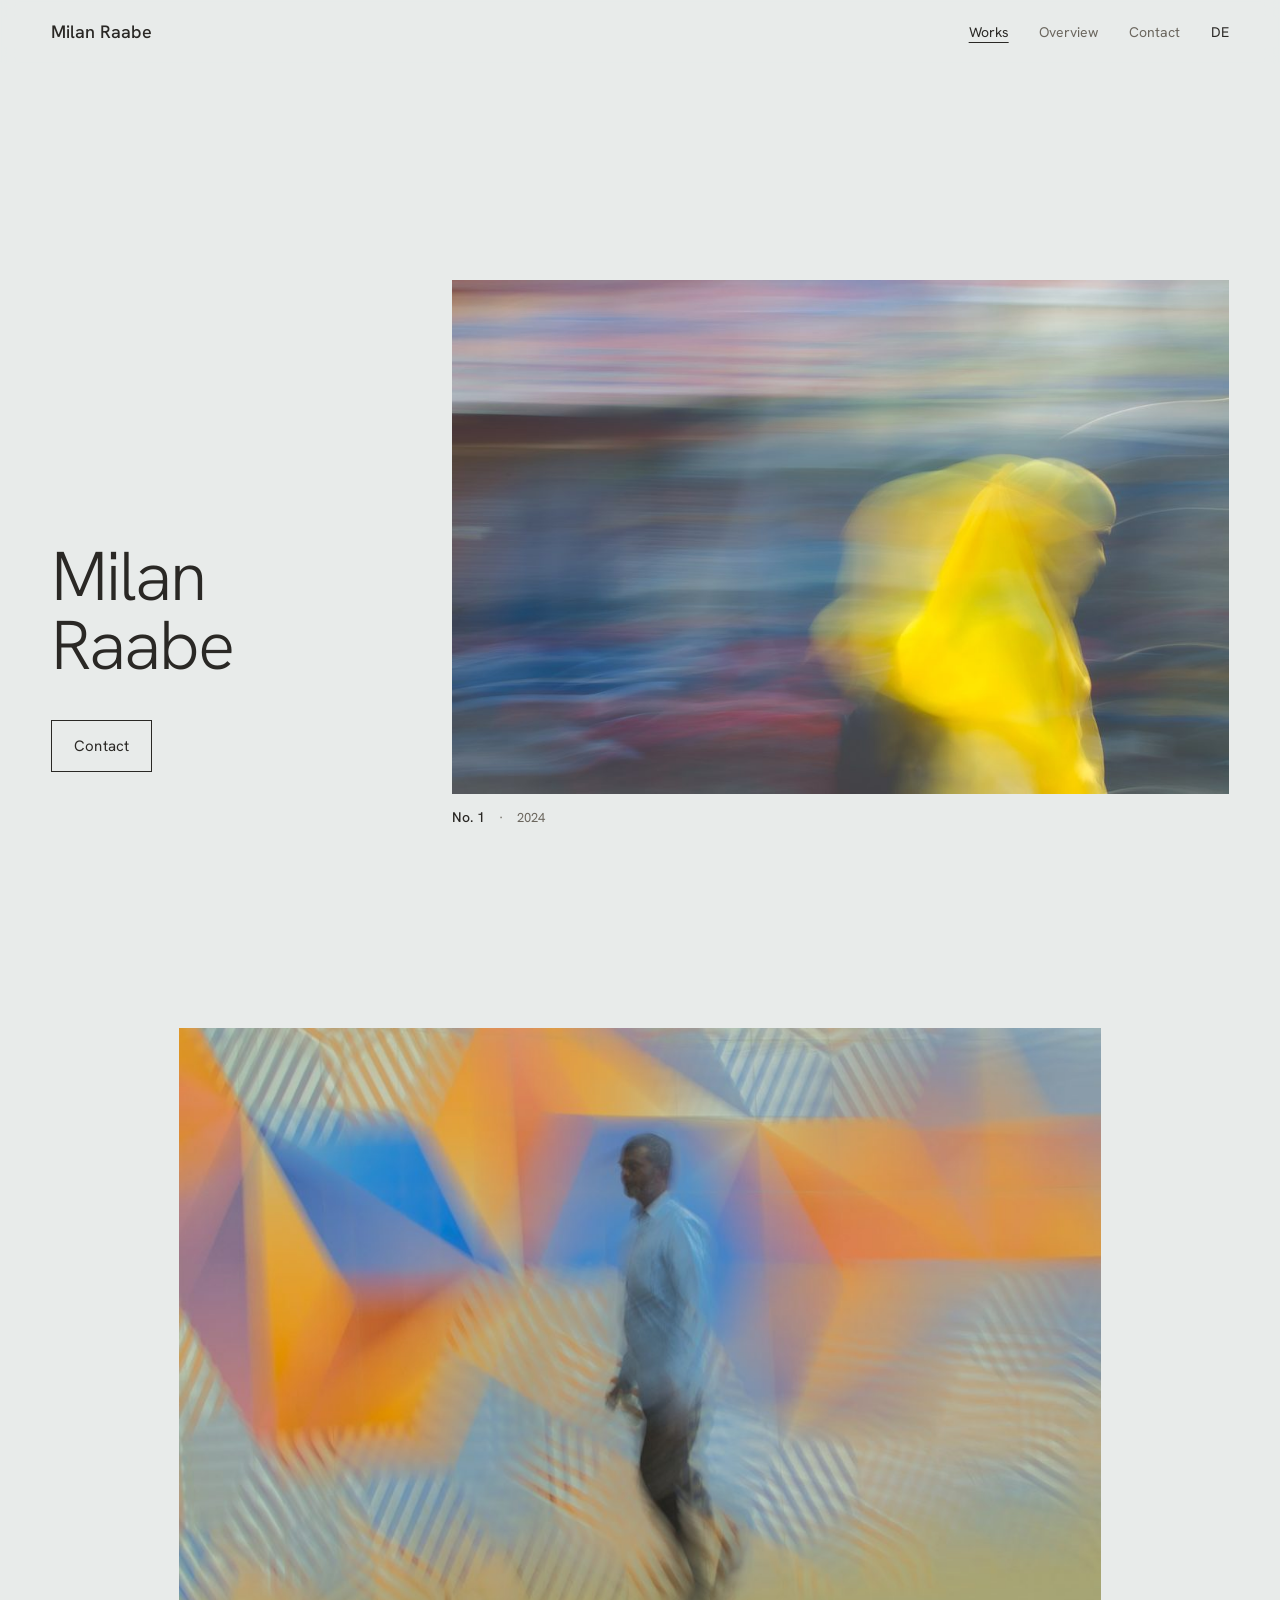
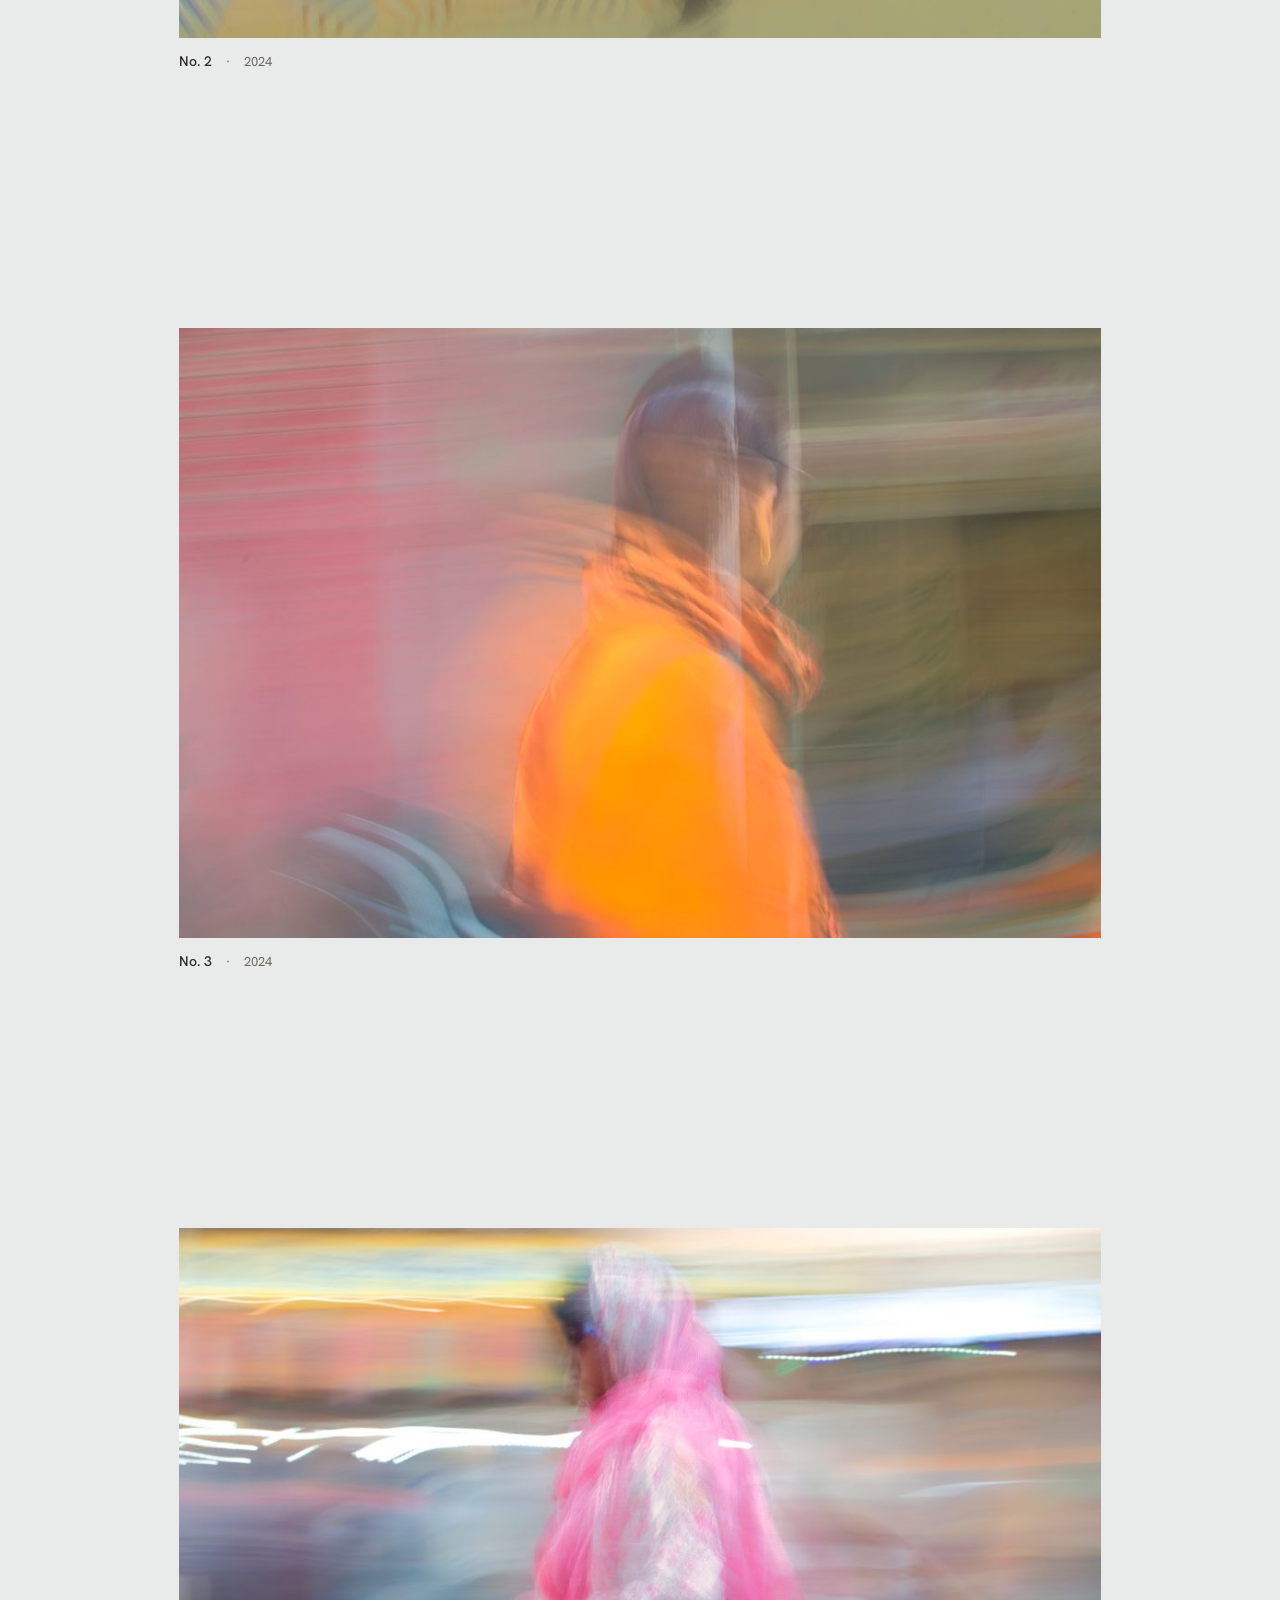
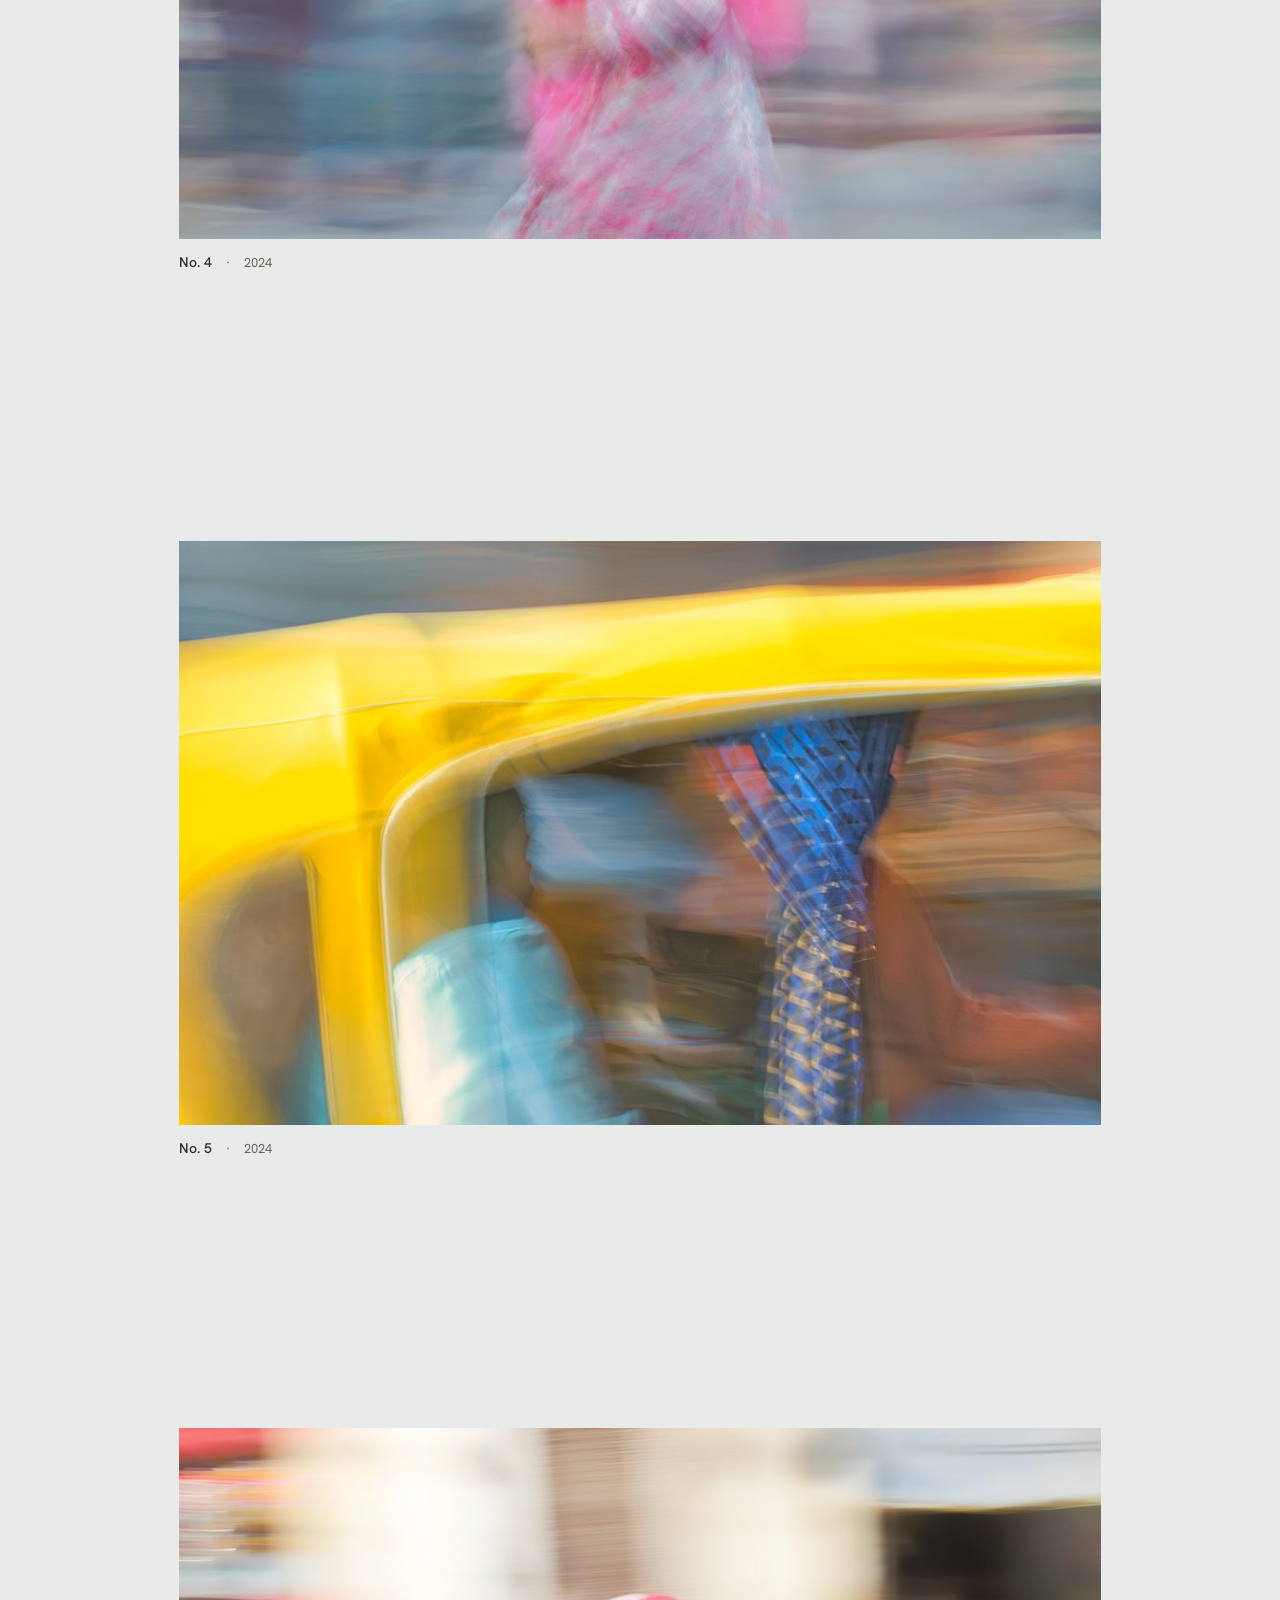
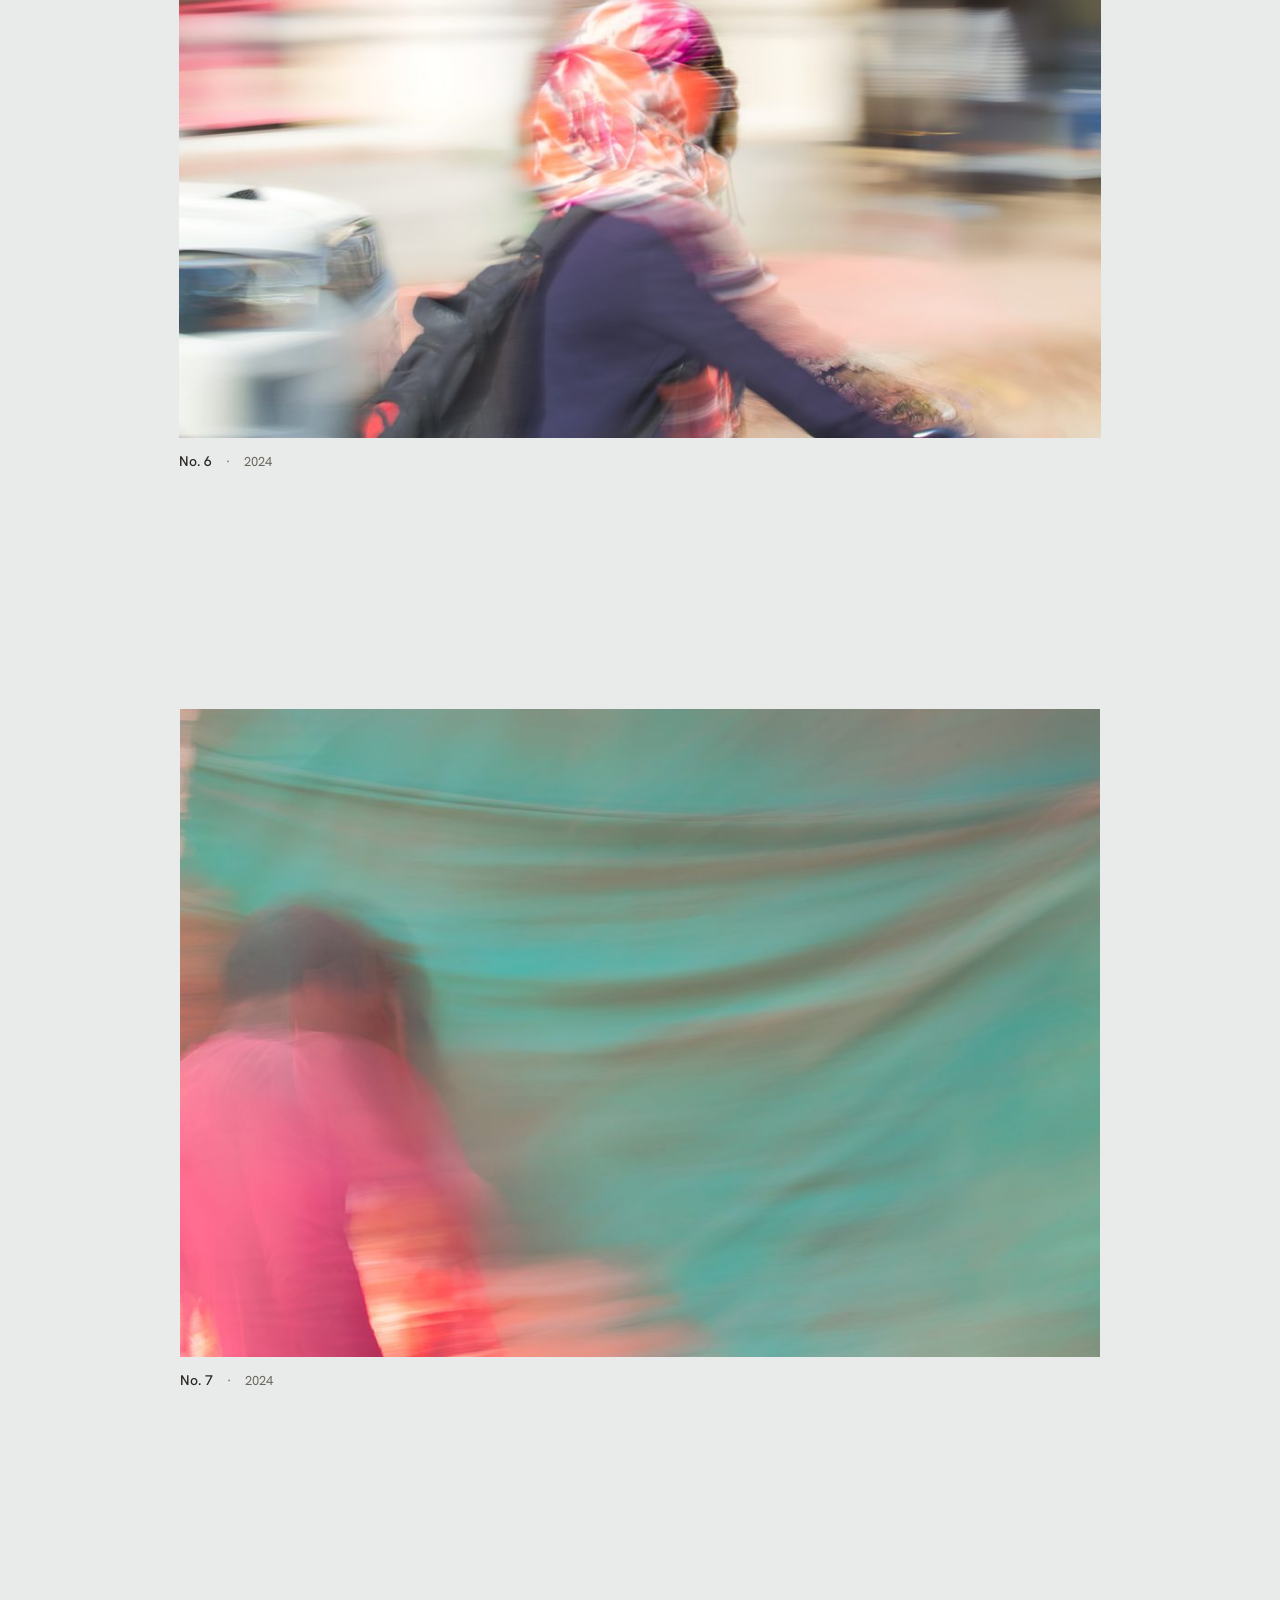
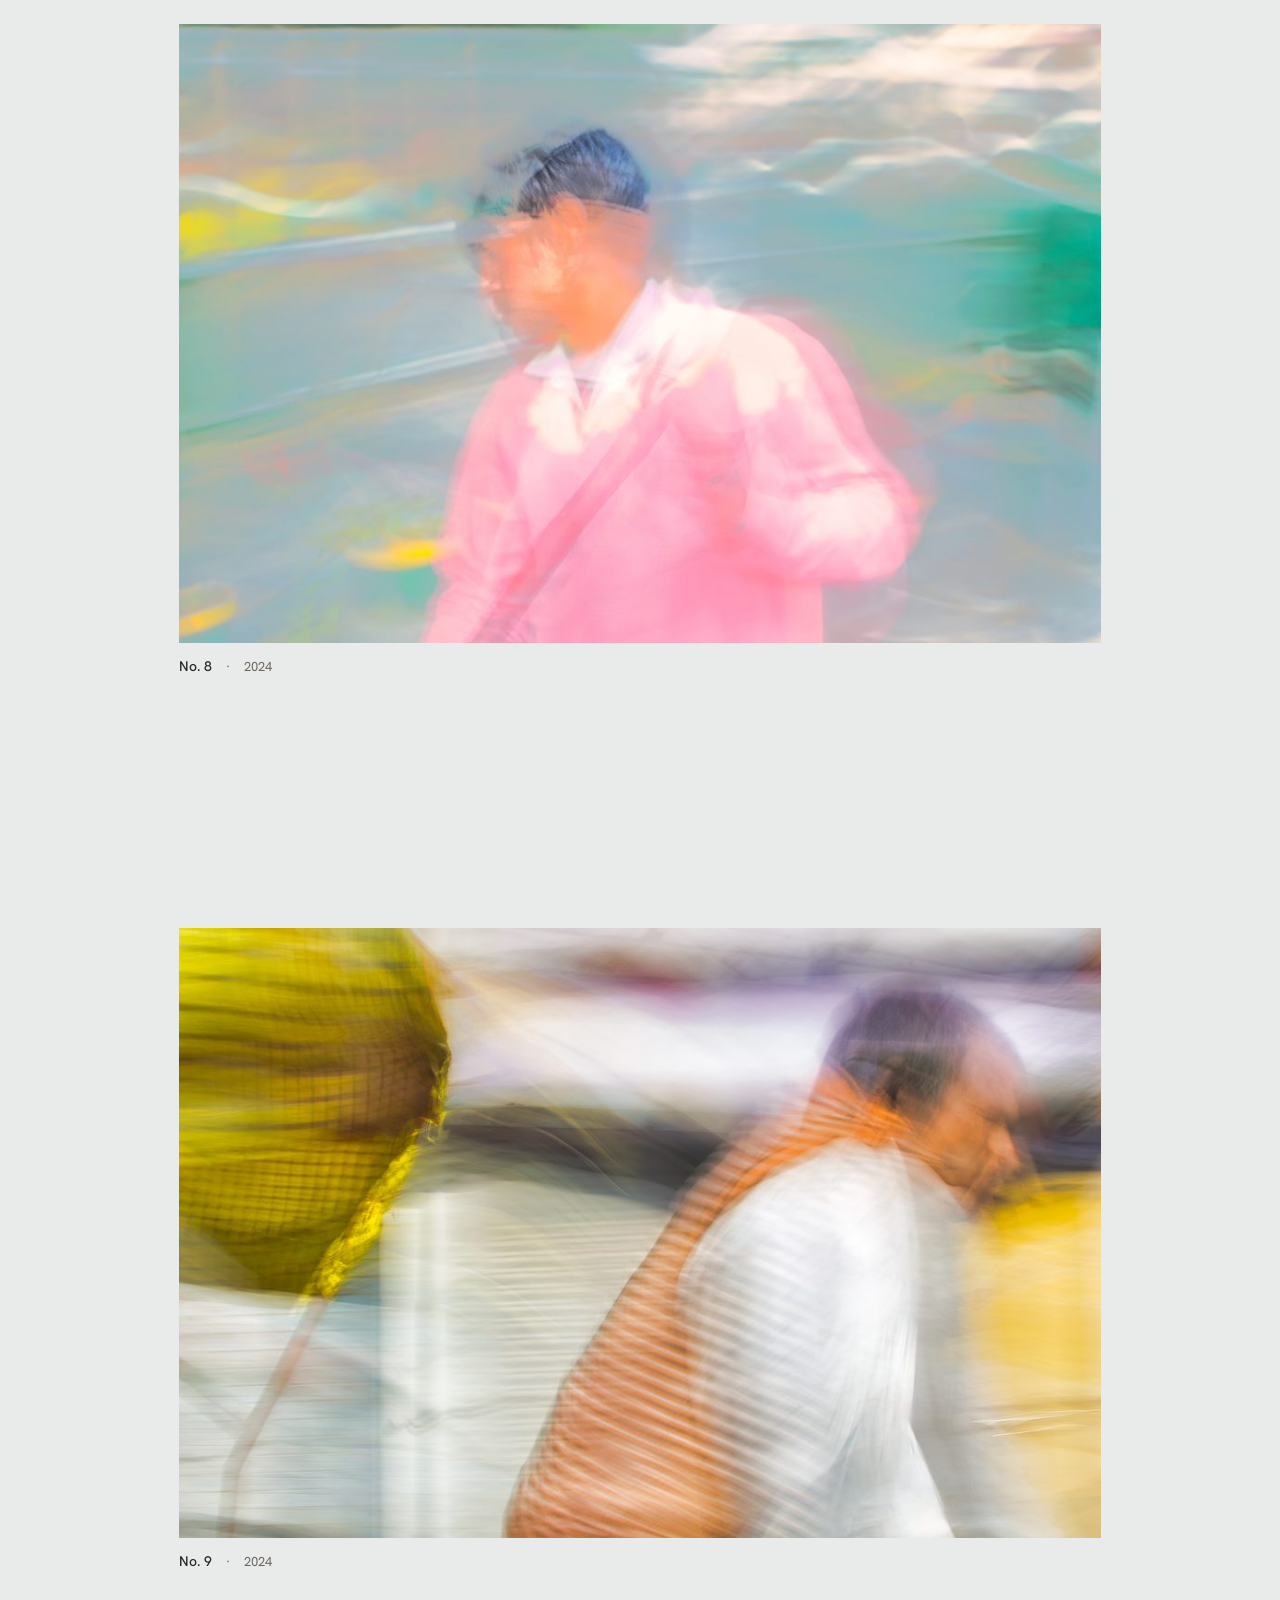
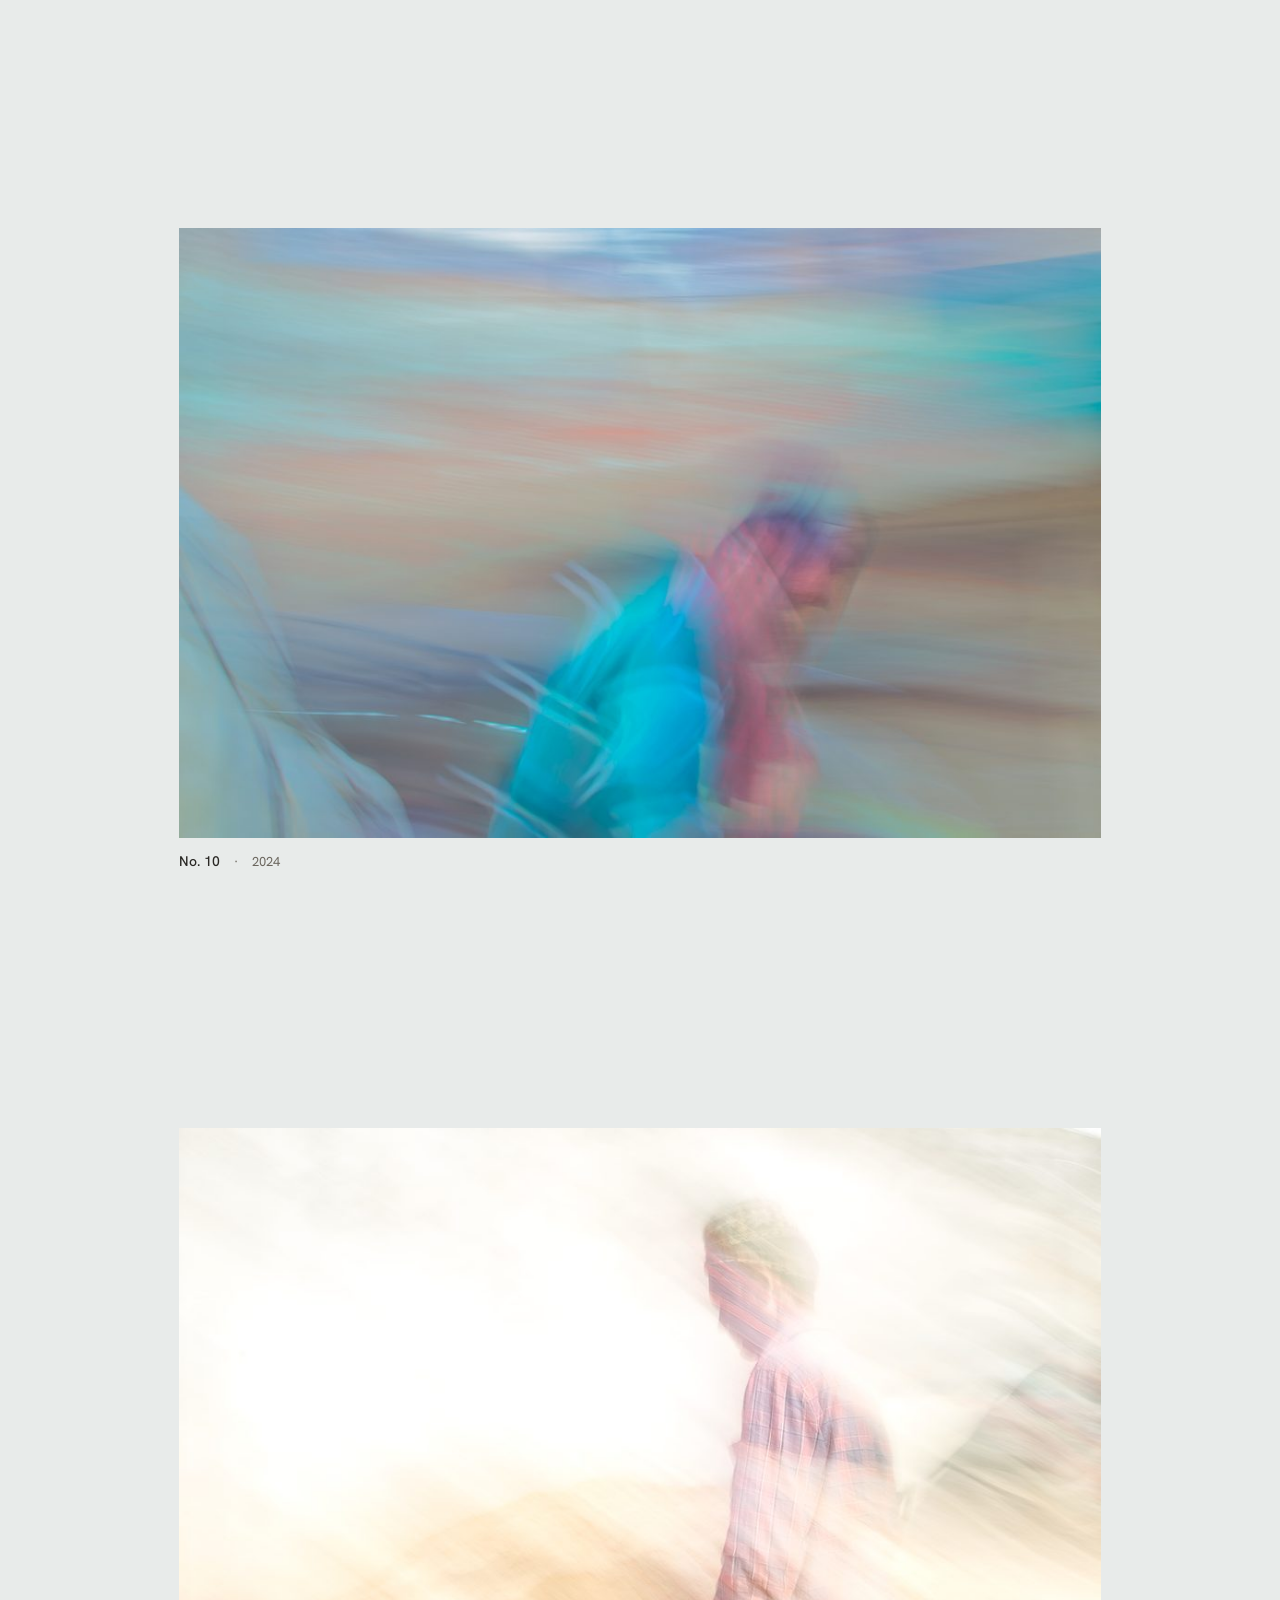
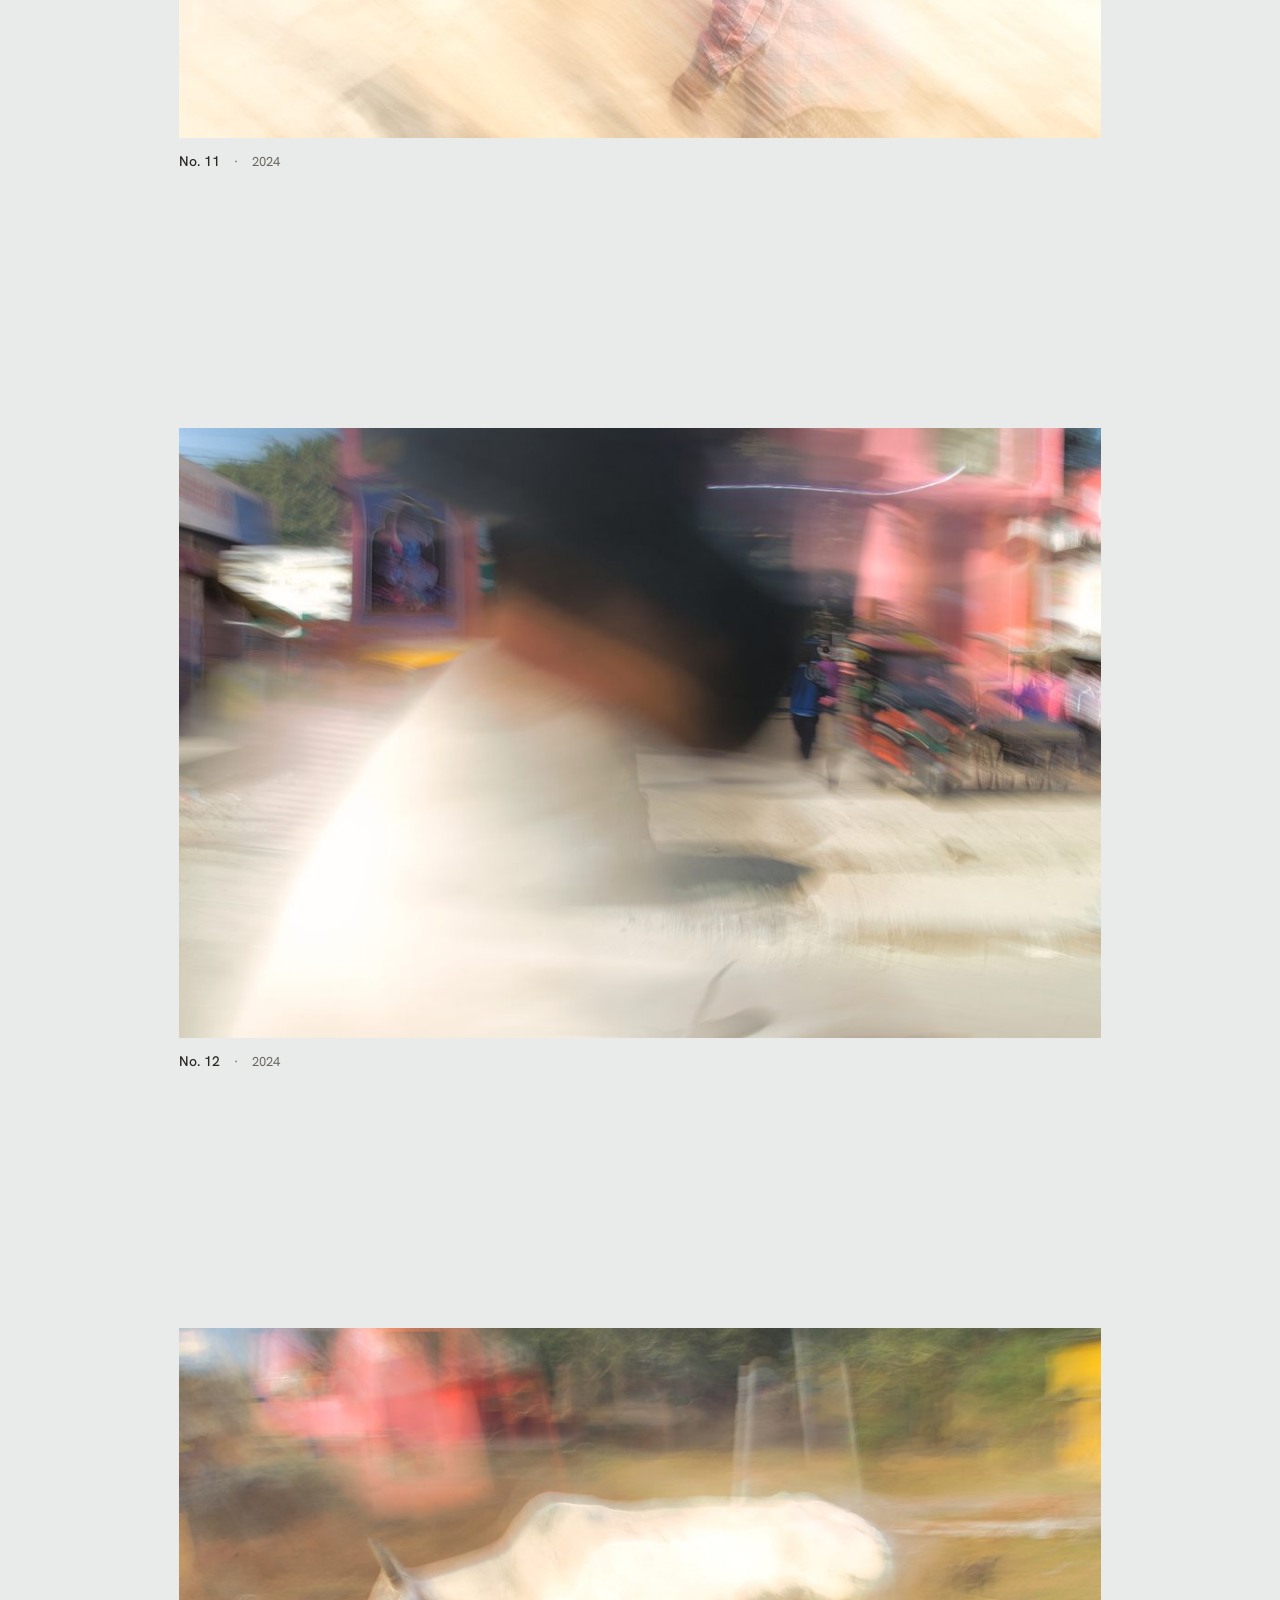
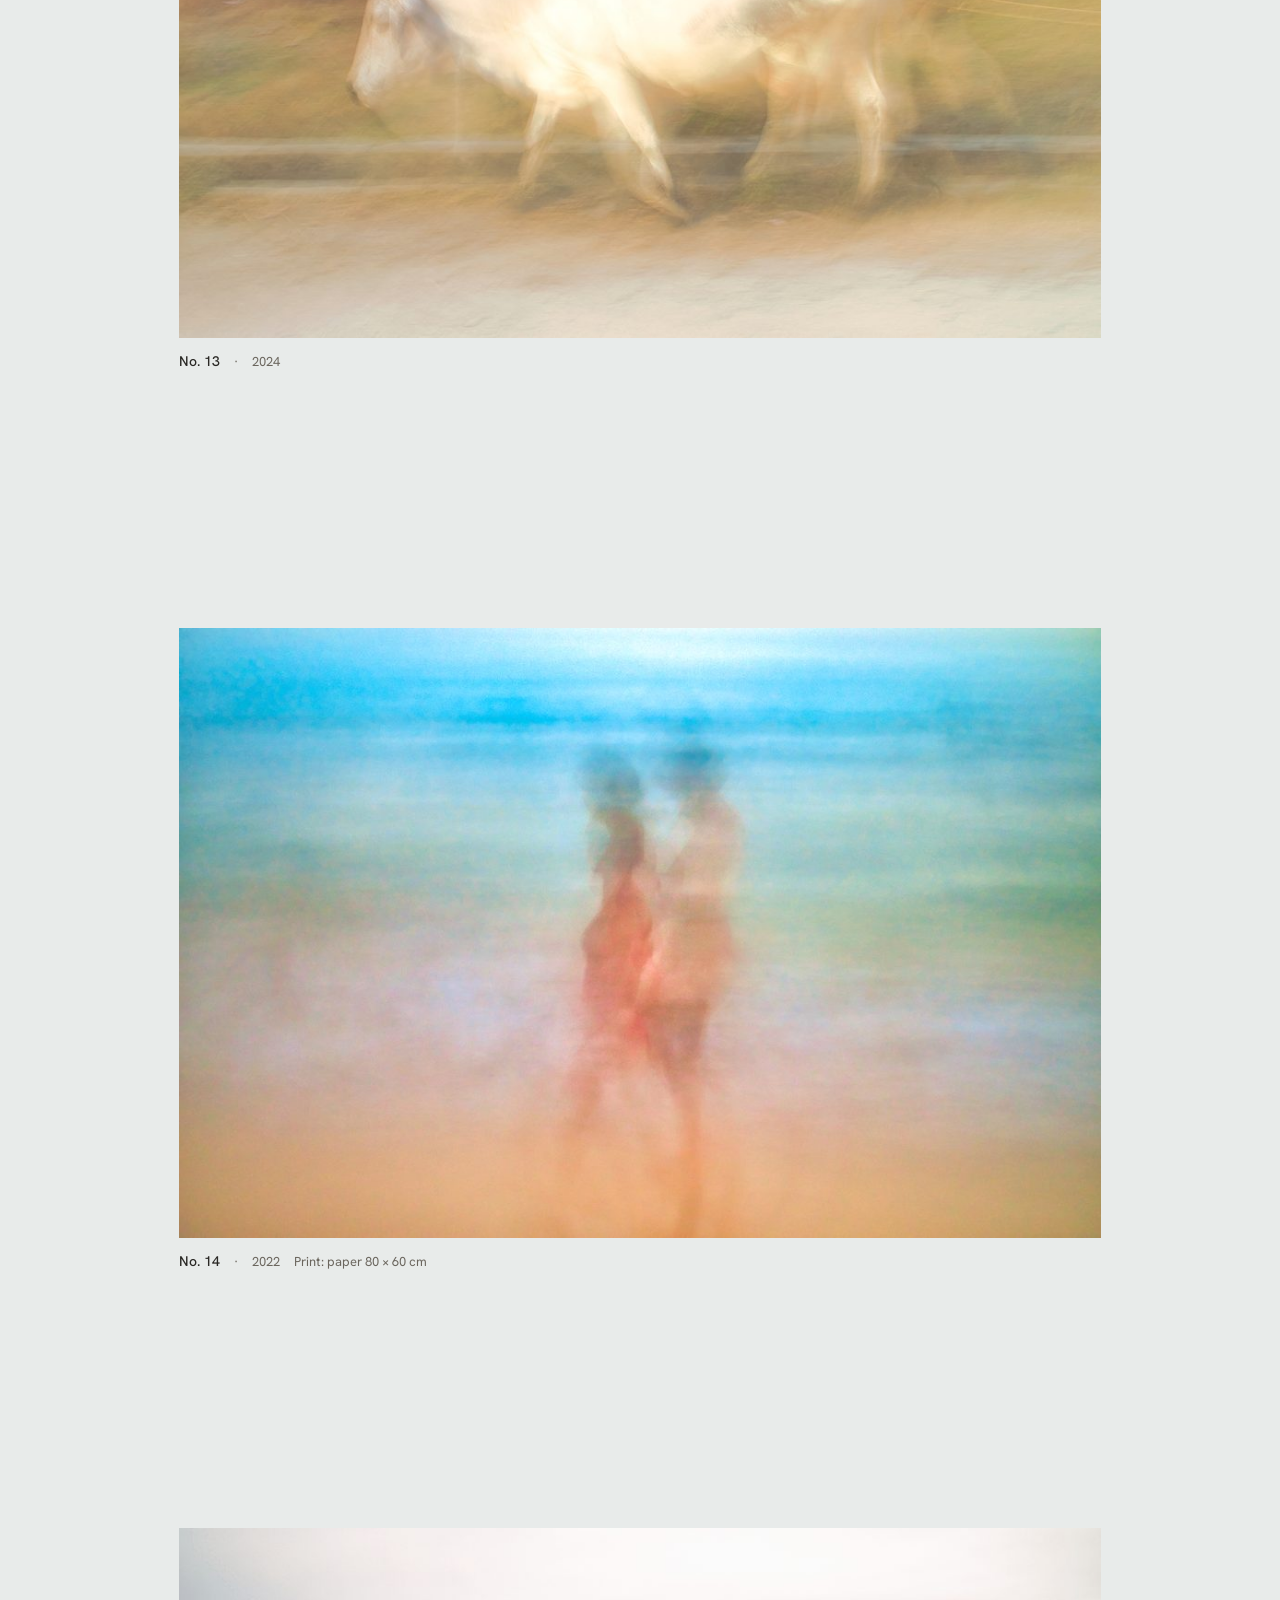
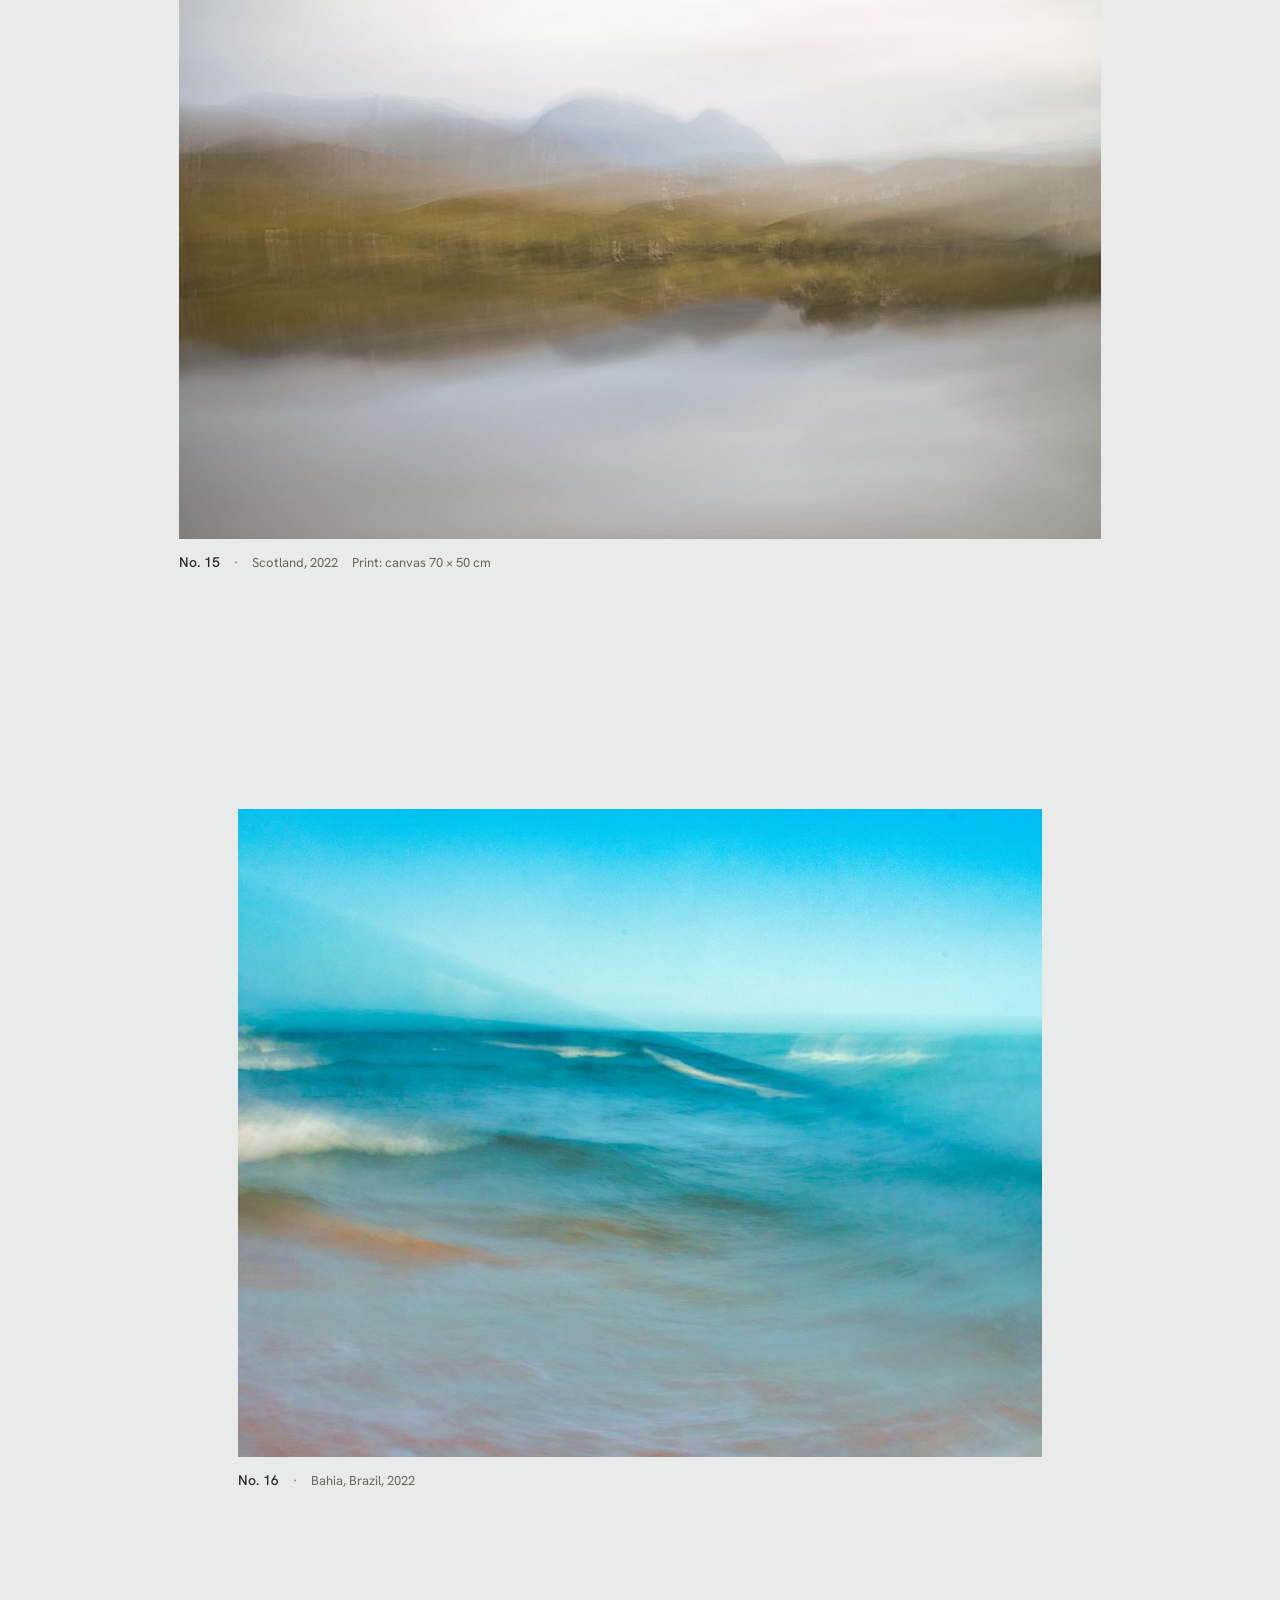
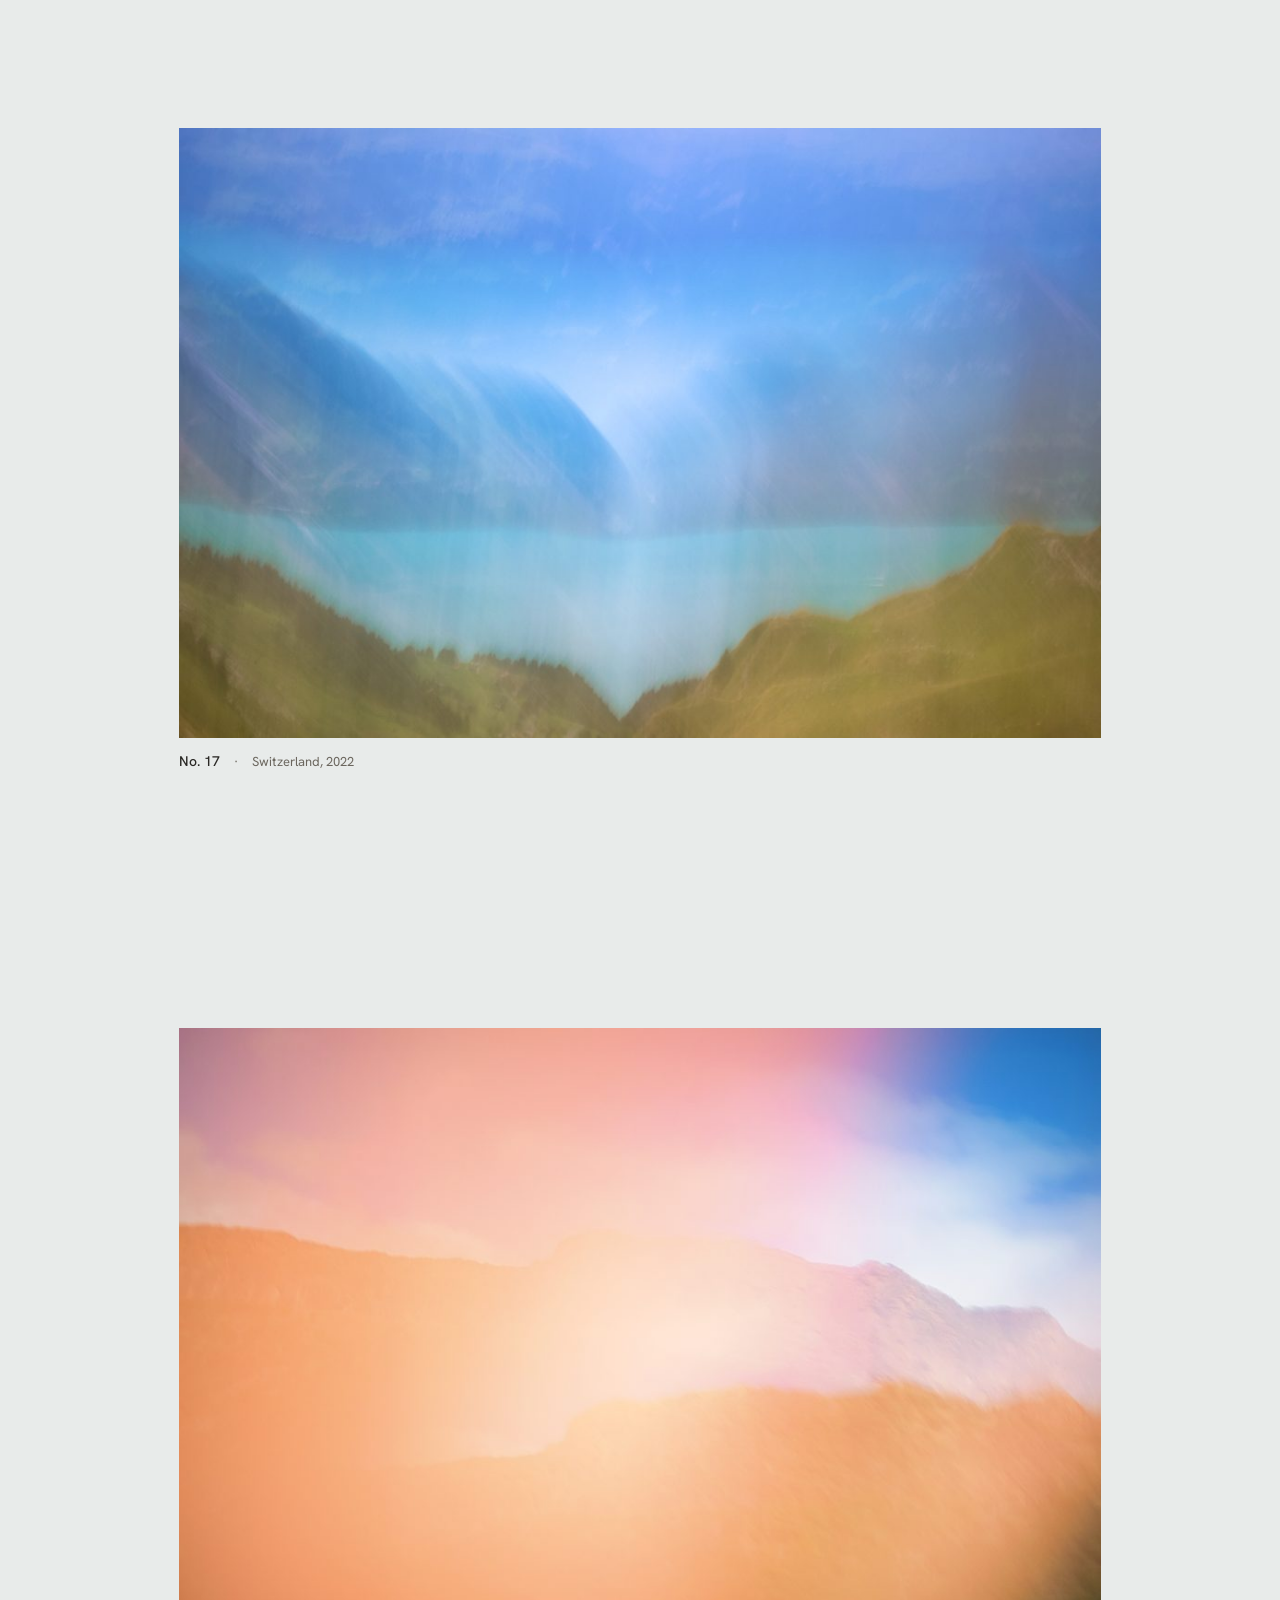
==== en/index.html @ 74ab8ef5 "Neue Reihenfolge, 8 neue Werke (36 statt 28) Neu: Unterwelt, Baum + Busch (Kreta), DSC_1311, DSC_143" ====
<!doctype html>
<html lang="en">
<head>
  <meta charset="utf-8">
  <meta name="viewport" content="width=device-width, initial-scale=1">
  <link rel="icon" href="../assets/icon-32.png?v=95fb1a4e" type="image/png" sizes="32x32">
  <link rel="apple-touch-icon" href="../assets/apple-touch-icon.png?v=d9a503a4">
  <title>Milan Raabe · Photography</title>
  <meta name="description" content="Milan Raabe – photographer from Leipzig. Images in motion.">
  <link rel="canonical" href="https://milanraabe.de/en/">
  <meta property="og:type" content="website">
  <meta property="og:site_name" content="Milan Raabe">
  <meta property="og:locale" content="en_GB">
  <meta property="og:title" content="Milan Raabe · Photography">
  <meta property="og:description" content="Photography">
  <meta property="og:url" content="https://milanraabe.de/en/">
  <meta property="og:image" content="https://milanraabe.de/bilder/vorschau.jpg?v=6bae0de2">
  <meta property="og:image:width" content="1200">
  <meta property="og:image:height" content="630">
  <meta name="twitter:card" content="summary_large_image">
  <link rel="alternate" hreflang="de" href="https://milanraabe.de/">
  <link rel="alternate" hreflang="en" href="https://milanraabe.de/en/">
  <link rel="alternate" hreflang="x-default" href="https://milanraabe.de/">
  <script type="application/ld+json">{"@context": "https://schema.org", "@type": "Person", "name": "Milan Raabe", "jobTitle": "Fotograf", "url": "https://milanraabe.de/", "address": {"@type": "PostalAddress", "addressLocality": "Leipzig", "addressCountry": "DE"}, "sameAs": ["https://www.instagram.com/milan_glatzer/"]}</script>
  <link rel="preload" href="../assets/fonts/hanken-grotesk-latin-300-normal.woff2" as="font" type="font/woff2" crossorigin>
  <link rel="stylesheet" href="../assets/stil.css?v=da9476ae">
</head>
<body>
  <a class="sprung" href="#werke">Skip to works</a>
  <header class="kopf">
    <a class="kopf-name" href="#start">Milan Raabe</a>
    <nav aria-label="Main navigation">
      <a class="nav-werke" href="#werke" aria-current="page">Works</a>
      <a class="nav-uebersicht" href="overview.html">Overview</a>
      <a class="nav-kontakt" href="#kontakt">Contact</a>
      <a class="sprache" href="../" lang="de" hreflang="de" title="Deutsche Version">DE</a>
    </nav>
  </header>
  <main>

  <section class="start" id="start">
    <div class="start-text">
      <h1>Milan Raabe</h1>
      <a class="knopf" href="#kontakt">Contact</a>
    </div>
    <figure class="start-bild" style="--ar:1.5106">
      <img src="../bilder/werk-01-1600.jpg?v=8932e3a2" srcset="../bilder/werk-01-1000.jpg?v=8932e3a2 1000w, ../bilder/werk-01-1600.jpg?v=8932e3a2 1600w, ../bilder/werk-01-2400.jpg?v=8932e3a2 2400w" sizes="(min-width: 900px) 64vw, 100vw" width="1600" height="1059" alt="Photograph No. 1, 2024" loading="eager" decoding="async" fetchpriority="high">
      <figcaption><span class="bu-nr">No. 1</span><span class="bu-meta">2024</span></figcaption>
    </figure>
  </section>
  <section class="werke" id="werke" aria-label="Works">
    
    <figure class="werk werk--mitte" id="werk-2" style="--ar:1.5106">
      <img src="../bilder/werk-02-1600.jpg?v=62897602" srcset="../bilder/werk-02-1000.jpg?v=62897602 1000w, ../bilder/werk-02-1600.jpg?v=62897602 1600w, ../bilder/werk-02-2400.jpg?v=62897602 2400w" sizes="(min-width: 900px) 70vw, 100vw" width="1600" height="1059" alt="Photograph No. 2, 2024" loading="lazy" decoding="async">
      <figcaption><span class="bu-nr">No. 2</span><span class="bu-meta">2024</span></figcaption>
    </figure>
    <figure class="werk werk--mitte" id="werk-3" style="--ar:1.5106">
      <img src="../bilder/werk-03-1600.jpg?v=a82a48ee" srcset="../bilder/werk-03-1000.jpg?v=a82a48ee 1000w, ../bilder/werk-03-1600.jpg?v=a82a48ee 1600w, ../bilder/werk-03-2400.jpg?v=a82a48ee 2400w" sizes="(min-width: 900px) 70vw, 100vw" width="1600" height="1059" alt="Photograph No. 3, 2024" loading="lazy" decoding="async">
      <figcaption><span class="bu-nr">No. 3</span><span class="bu-meta">2024</span></figcaption>
    </figure>
    <figure class="werk werk--mitte" id="werk-4" style="--ar:1.5083">
      <img src="../bilder/werk-04-1600.jpg?v=bfdd6270" srcset="../bilder/werk-04-1000.jpg?v=bfdd6270 1000w, ../bilder/werk-04-1600.jpg?v=bfdd6270 1600w, ../bilder/werk-04-2400.jpg?v=bfdd6270 2400w" sizes="(min-width: 900px) 70vw, 100vw" width="1600" height="1061" alt="Photograph No. 4, 2024" loading="lazy" decoding="async">
      <figcaption><span class="bu-nr">No. 4</span><span class="bu-meta">2024</span></figcaption>
    </figure>
    <figure class="werk werk--mitte" id="werk-5" style="--ar:1.5773">
      <img src="../bilder/werk-05-1600.jpg?v=be8df374" srcset="../bilder/werk-05-1000.jpg?v=be8df374 1000w, ../bilder/werk-05-1600.jpg?v=be8df374 1600w, ../bilder/werk-05-2400.jpg?v=be8df374 2400w" sizes="(min-width: 900px) 70vw, 100vw" width="1600" height="1014" alt="Photograph No. 5, 2024" loading="lazy" decoding="async">
      <figcaption><span class="bu-nr">No. 5</span><span class="bu-meta">2024</span></figcaption>
    </figure>
    <figure class="werk werk--mitte" id="werk-6" style="--ar:1.5106">
      <img src="../bilder/werk-06-1600.jpg?v=18d64680" srcset="../bilder/werk-06-1000.jpg?v=18d64680 1000w, ../bilder/werk-06-1600.jpg?v=18d64680 1600w, ../bilder/werk-06-2400.jpg?v=18d64680 2400w" sizes="(min-width: 900px) 70vw, 100vw" width="1600" height="1059" alt="Photograph No. 6, 2024" loading="lazy" decoding="async">
      <figcaption><span class="bu-nr">No. 6</span><span class="bu-meta">2024</span></figcaption>
    </figure>
    <figure class="werk werk--mitte" id="werk-7" style="--ar:1.4184">
      <img src="../bilder/werk-07-1600.jpg?v=e518cc33" srcset="../bilder/werk-07-1000.jpg?v=e518cc33 1000w, ../bilder/werk-07-1600.jpg?v=e518cc33 1600w, ../bilder/werk-07-2400.jpg?v=e518cc33 2400w" sizes="(min-width: 900px) 70vw, 100vw" width="1600" height="1128" alt="Photograph No. 7, 2024" loading="lazy" decoding="async">
      <figcaption><span class="bu-nr">No. 7</span><span class="bu-meta">2024</span></figcaption>
    </figure>
    <figure class="werk werk--mitte" id="werk-8" style="--ar:1.4881">
      <img src="../bilder/werk-08-1600.jpg?v=3fc90657" srcset="../bilder/werk-08-1000.jpg?v=3fc90657 1000w, ../bilder/werk-08-1600.jpg?v=3fc90657 1600w, ../bilder/werk-08-2400.jpg?v=3fc90657 2400w" sizes="(min-width: 900px) 70vw, 100vw" width="1600" height="1075" alt="Photograph No. 8, 2024" loading="lazy" decoding="async">
      <figcaption><span class="bu-nr">No. 8</span><span class="bu-meta">2024</span></figcaption>
    </figure>
    <figure class="werk werk--mitte" id="werk-9" style="--ar:1.5106">
      <img src="../bilder/werk-09-1600.jpg?v=8a07270a" srcset="../bilder/werk-09-1000.jpg?v=8a07270a 1000w, ../bilder/werk-09-1600.jpg?v=8a07270a 1600w, ../bilder/werk-09-2400.jpg?v=8a07270a 2400w" sizes="(min-width: 900px) 70vw, 100vw" width="1600" height="1059" alt="Photograph No. 9, 2024" loading="lazy" decoding="async">
      <figcaption><span class="bu-nr">No. 9</span><span class="bu-meta">2024</span></figcaption>
    </figure>
    <figure class="werk werk--mitte" id="werk-10" style="--ar:1.5106">
      <img src="../bilder/werk-10-1600.jpg?v=8da341ce" srcset="../bilder/werk-10-1000.jpg?v=8da341ce 1000w, ../bilder/werk-10-1600.jpg?v=8da341ce 1600w, ../bilder/werk-10-2400.jpg?v=8da341ce 2400w" sizes="(min-width: 900px) 70vw, 100vw" width="1600" height="1059" alt="Photograph No. 10, 2024" loading="lazy" decoding="async">
      <figcaption><span class="bu-nr">No. 10</span><span class="bu-meta">2024</span></figcaption>
    </figure>
    <figure class="werk werk--mitte" id="werk-11" style="--ar:1.5106">
      <img src="../bilder/werk-11-1600.jpg?v=5d80c003" srcset="../bilder/werk-11-1000.jpg?v=5d80c003 1000w, ../bilder/werk-11-1600.jpg?v=5d80c003 1600w, ../bilder/werk-11-2400.jpg?v=5d80c003 2400w" sizes="(min-width: 900px) 70vw, 100vw" width="1600" height="1059" alt="Photograph No. 11, 2024" loading="lazy" decoding="async">
      <figcaption><span class="bu-nr">No. 11</span><span class="bu-meta">2024</span></figcaption>
    </figure>
    <figure class="werk werk--mitte" id="werk-12" style="--ar:1.5106">
      <img src="../bilder/werk-12-1600.jpg?v=40446393" srcset="../bilder/werk-12-1000.jpg?v=40446393 1000w, ../bilder/werk-12-1600.jpg?v=40446393 1600w, ../bilder/werk-12-2400.jpg?v=40446393 2400w" sizes="(min-width: 900px) 70vw, 100vw" width="1600" height="1059" alt="Photograph No. 12, 2024" loading="lazy" decoding="async">
      <figcaption><span class="bu-nr">No. 12</span><span class="bu-meta">2024</span></figcaption>
    </figure>
    <figure class="werk werk--mitte" id="werk-13" style="--ar:1.5106">
      <img src="../bilder/werk-13-1600.jpg?v=afa7ebff" srcset="../bilder/werk-13-1000.jpg?v=afa7ebff 1000w, ../bilder/werk-13-1600.jpg?v=afa7ebff 1600w, ../bilder/werk-13-2400.jpg?v=afa7ebff 2400w" sizes="(min-width: 900px) 70vw, 100vw" width="1600" height="1059" alt="Photograph No. 13, 2024" loading="lazy" decoding="async">
      <figcaption><span class="bu-nr">No. 13</span><span class="bu-meta">2024</span></figcaption>
    </figure>
    <figure class="werk werk--mitte" id="werk-14" style="--ar:1.5106">
      <img src="../bilder/werk-14-1600.jpg?v=2a72c47a" srcset="../bilder/werk-14-1000.jpg?v=2a72c47a 1000w, ../bilder/werk-14-1600.jpg?v=2a72c47a 1600w, ../bilder/werk-14-2400.jpg?v=2a72c47a 2400w" sizes="(min-width: 900px) 70vw, 100vw" width="1600" height="1059" alt="Photograph No. 14, 2022" loading="lazy" decoding="async">
      <figcaption><span class="bu-nr">No. 14</span><span class="bu-meta">2022</span><span class="bu-meta">Print: paper 80 × 60 cm</span></figcaption>
    </figure>
    <figure class="werk werk--mitte" id="werk-15" style="--ar:1.5083">
      <img src="../bilder/werk-15-1600.jpg?v=c31e1276" srcset="../bilder/werk-15-1000.jpg?v=c31e1276 1000w, ../bilder/werk-15-1600.jpg?v=c31e1276 1600w, ../bilder/werk-15-2400.jpg?v=c31e1276 2400w" sizes="(min-width: 900px) 70vw, 100vw" width="1600" height="1061" alt="Photograph No. 15, Scotland, 2022" loading="lazy" decoding="async">
      <figcaption><span class="bu-nr">No. 15</span><span class="bu-meta">Scotland, 2022</span><span class="bu-meta">Print: canvas 70 × 50 cm</span></figcaption>
    </figure>
    <figure class="werk werk--mitte" id="werk-16" style="--ar:1.2407">
      <img src="../bilder/werk-16-1600.jpg?v=5716b65f" srcset="../bilder/werk-16-1000.jpg?v=5716b65f 1000w, ../bilder/werk-16-1600.jpg?v=5716b65f 1600w, ../bilder/werk-16-2400.jpg?v=5716b65f 2400w" sizes="(min-width: 900px) 70vw, 100vw" width="1600" height="1290" alt="Photograph No. 16, Bahia, Brazil, 2022" loading="lazy" decoding="async">
      <figcaption><span class="bu-nr">No. 16</span><span class="bu-meta">Bahia, Brazil, 2022</span></figcaption>
    </figure>
    <figure class="werk werk--mitte" id="werk-17" style="--ar:1.5106">
      <img src="../bilder/werk-17-1600.jpg?v=e291123b" srcset="../bilder/werk-17-1000.jpg?v=e291123b 1000w, ../bilder/werk-17-1600.jpg?v=e291123b 1600w, ../bilder/werk-17-2400.jpg?v=e291123b 2400w" sizes="(min-width: 900px) 70vw, 100vw" width="1600" height="1059" alt="Photograph No. 17, Switzerland, 2022" loading="lazy" decoding="async">
      <figcaption><span class="bu-nr">No. 17</span><span class="bu-meta">Switzerland, 2022</span></figcaption>
    </figure>
    <figure class="werk werk--mitte" id="werk-18" style="--ar:1.5106">
      <img src="../bilder/werk-18-1600.jpg?v=93564bbb" srcset="../bilder/werk-18-1000.jpg?v=93564bbb 1000w, ../bilder/werk-18-1600.jpg?v=93564bbb 1600w, ../bilder/werk-18-2400.jpg?v=93564bbb 2400w" sizes="(min-width: 900px) 70vw, 100vw" width="1600" height="1059" alt="Photograph No. 18, Edinburgh, 2022" loading="lazy" decoding="async">
      <figcaption><span class="bu-nr">No. 18</span><span class="bu-meta">Edinburgh, 2022</span></figcaption>
    </figure>
    <figure class="werk werk--mitte" id="werk-19" style="--ar:1.5106">
      <img src="../bilder/werk-19-1600.jpg?v=ad50a526" srcset="../bilder/werk-19-1000.jpg?v=ad50a526 1000w, ../bilder/werk-19-1600.jpg?v=ad50a526 1600w, ../bilder/werk-19-2400.jpg?v=ad50a526 2400w" sizes="(min-width: 900px) 70vw, 100vw" width="1600" height="1059" alt="Photograph No. 19, Scotland, 2022" loading="lazy" decoding="async">
      <figcaption><span class="bu-nr">No. 19</span><span class="bu-meta">Scotland, 2022</span><span class="bu-meta">Print: paper 50 × 40 cm</span></figcaption>
    </figure>
    <figure class="werk werk--mitte" id="werk-20" style="--ar:1.4085">
      <img src="../bilder/werk-20-1600.jpg?v=0132d1e9" srcset="../bilder/werk-20-1000.jpg?v=0132d1e9 1000w, ../bilder/werk-20-1600.jpg?v=0132d1e9 1600w, ../bilder/werk-20-2400.jpg?v=0132d1e9 2400w" sizes="(min-width: 900px) 70vw, 100vw" width="1600" height="1136" alt="Photograph No. 20, Crete, 2025" loading="lazy" decoding="async">
      <figcaption><span class="bu-nr">No. 20</span><span class="bu-meta">Crete, 2025</span></figcaption>
    </figure>
    <figure class="werk werk--mitte" id="werk-21" style="--ar:1.4265">
      <img src="../bilder/werk-21-1600.jpg?v=24803ae1" srcset="../bilder/werk-21-1000.jpg?v=24803ae1 1000w, ../bilder/werk-21-1600.jpg?v=24803ae1 1600w, ../bilder/werk-21-2400.jpg?v=24803ae1 2400w" sizes="(min-width: 900px) 70vw, 100vw" width="1600" height="1122" alt="Photograph No. 21, Crete, 2025" loading="lazy" decoding="async">
      <figcaption><span class="bu-nr">No. 21</span><span class="bu-meta">Crete, 2025</span></figcaption>
    </figure>
    <figure class="werk werk--mitte" id="werk-22" style="--ar:1.5106">
      <img src="../bilder/werk-22-1600.jpg?v=22597dfd" srcset="../bilder/werk-22-1000.jpg?v=22597dfd 1000w, ../bilder/werk-22-1600.jpg?v=22597dfd 1600w, ../bilder/werk-22-2400.jpg?v=22597dfd 2400w" sizes="(min-width: 900px) 70vw, 100vw" width="1600" height="1059" alt="Photograph No. 22, Scotland, 2022" loading="lazy" decoding="async">
      <figcaption><span class="bu-nr">No. 22</span><span class="bu-meta">Scotland, 2022</span></figcaption>
    </figure>
    <figure class="werk werk--mitte" id="werk-23" style="--ar:1.5221">
      <img src="../bilder/werk-23-1600.jpg?v=9ab4393f" srcset="../bilder/werk-23-1000.jpg?v=9ab4393f 1000w, ../bilder/werk-23-1600.jpg?v=9ab4393f 1600w, ../bilder/werk-23-2400.jpg?v=9ab4393f 2400w" sizes="(min-width: 900px) 70vw, 100vw" width="1600" height="1051" alt="Photograph No. 23, 2019" loading="lazy" decoding="async">
      <figcaption><span class="bu-nr">No. 23</span><span class="bu-meta">2019</span></figcaption>
    </figure>
    <figure class="werk werk--mitte" id="werk-24" style="--ar:1.5106">
      <img src="../bilder/werk-24-1600.jpg?v=0d27d765" srcset="../bilder/werk-24-1000.jpg?v=0d27d765 1000w, ../bilder/werk-24-1600.jpg?v=0d27d765 1600w, ../bilder/werk-24-2400.jpg?v=0d27d765 2400w" sizes="(min-width: 900px) 70vw, 100vw" width="1600" height="1059" alt="Photograph No. 24, 2024" loading="lazy" decoding="async">
      <figcaption><span class="bu-nr">No. 24</span><span class="bu-meta">2024</span><span class="bu-meta">Print: canvas 70.5 × 50.5 cm</span></figcaption>
    </figure>
    <figure class="werk werk--mitte" id="werk-25" style="--ar:1.2500">
      <img src="../bilder/werk-25-1600.jpg?v=0e9ec01f" srcset="../bilder/werk-25-1000.jpg?v=0e9ec01f 1000w, ../bilder/werk-25-1600.jpg?v=0e9ec01f 1600w, ../bilder/werk-25-2400.jpg?v=0e9ec01f 2400w" sizes="(min-width: 900px) 70vw, 100vw" width="1600" height="1280" alt="Photograph No. 25, 2024" loading="lazy" decoding="async">
      <figcaption><span class="bu-nr">No. 25</span><span class="bu-meta">2024</span></figcaption>
    </figure>
    <figure class="werk werk--mitte" id="werk-26" style="--ar:1.5083">
      <img src="../bilder/werk-26-1600.jpg?v=5583af35" srcset="../bilder/werk-26-1000.jpg?v=5583af35 1000w, ../bilder/werk-26-1600.jpg?v=5583af35 1600w, ../bilder/werk-26-2400.jpg?v=5583af35 2400w" sizes="(min-width: 900px) 70vw, 100vw" width="1600" height="1061" alt="Photograph No. 26, 2024" loading="lazy" decoding="async">
      <figcaption><span class="bu-nr">No. 26</span><span class="bu-meta">2024</span></figcaption>
    </figure>
    <figure class="werk werk--mitte" id="werk-27" style="--ar:1.5106">
      <img src="../bilder/werk-27-1600.jpg?v=84468ae5" srcset="../bilder/werk-27-1000.jpg?v=84468ae5 1000w, ../bilder/werk-27-1600.jpg?v=84468ae5 1600w, ../bilder/werk-27-2400.jpg?v=84468ae5 2400w" sizes="(min-width: 900px) 70vw, 100vw" width="1600" height="1059" alt="Photograph No. 27, 2024" loading="lazy" decoding="async">
      <figcaption><span class="bu-nr">No. 27</span><span class="bu-meta">2024</span></figcaption>
    </figure>
    <figure class="werk werk--mitte" id="werk-28" style="--ar:1.5106">
      <img src="../bilder/werk-28-1600.jpg?v=edc5dd33" srcset="../bilder/werk-28-1000.jpg?v=edc5dd33 1000w, ../bilder/werk-28-1600.jpg?v=edc5dd33 1600w, ../bilder/werk-28-2400.jpg?v=edc5dd33 2400w" sizes="(min-width: 900px) 70vw, 100vw" width="1600" height="1059" alt="Photograph No. 28, 2024" loading="lazy" decoding="async">
      <figcaption><span class="bu-nr">No. 28</span><span class="bu-meta">2024</span></figcaption>
    </figure>
    <figure class="werk werk--mitte" id="werk-29" style="--ar:1.5106">
      <img src="../bilder/werk-29-1600.jpg?v=29b3d1b3" srcset="../bilder/werk-29-1000.jpg?v=29b3d1b3 1000w, ../bilder/werk-29-1600.jpg?v=29b3d1b3 1600w, ../bilder/werk-29-2400.jpg?v=29b3d1b3 2400w" sizes="(min-width: 900px) 70vw, 100vw" width="1600" height="1059" alt="Photograph No. 29, 2024" loading="lazy" decoding="async">
      <figcaption><span class="bu-nr">No. 29</span><span class="bu-meta">2024</span></figcaption>
    </figure>
    <figure class="werk werk--mitte" id="werk-30" style="--ar:1.5314">
      <img src="../bilder/werk-30-1600.jpg?v=24633c62" srcset="../bilder/werk-30-1000.jpg?v=24633c62 1000w, ../bilder/werk-30-1600.jpg?v=24633c62 1600w, ../bilder/werk-30-2400.jpg?v=24633c62 2400w" sizes="(min-width: 900px) 70vw, 100vw" width="1600" height="1045" alt="Photograph No. 30, 2024" loading="lazy" decoding="async">
      <figcaption><span class="bu-nr">No. 30</span><span class="bu-meta">2024</span></figcaption>
    </figure>
    <figure class="werk werk--mitte" id="werk-31" style="--ar:1.5106">
      <img src="../bilder/werk-31-1600.jpg?v=536bf8c5" srcset="../bilder/werk-31-1000.jpg?v=536bf8c5 1000w, ../bilder/werk-31-1600.jpg?v=536bf8c5 1600w, ../bilder/werk-31-2400.jpg?v=536bf8c5 2400w" sizes="(min-width: 900px) 70vw, 100vw" width="1600" height="1059" alt="Photograph No. 31, 2024" loading="lazy" decoding="async">
      <figcaption><span class="bu-nr">No. 31</span><span class="bu-meta">2024</span></figcaption>
    </figure>
    <figure class="werk werk--mitte" id="werk-32" style="--ar:1.5106">
      <img src="../bilder/werk-32-1600.jpg?v=aebf9d6b" srcset="../bilder/werk-32-1000.jpg?v=aebf9d6b 1000w, ../bilder/werk-32-1600.jpg?v=aebf9d6b 1600w, ../bilder/werk-32-2400.jpg?v=aebf9d6b 2400w" sizes="(min-width: 900px) 70vw, 100vw" width="1600" height="1059" alt="Photograph No. 32, 2019" loading="lazy" decoding="async">
      <figcaption><span class="bu-nr">No. 32</span><span class="bu-meta">2019</span><span class="bu-meta">Print: canvas 97.5 × 75.5 cm</span></figcaption>
    </figure>
    <figure class="werk werk--mitte" id="werk-33" style="--ar:1.5106">
      <img src="../bilder/werk-33-1600.jpg?v=65b4c572" srcset="../bilder/werk-33-1000.jpg?v=65b4c572 1000w, ../bilder/werk-33-1600.jpg?v=65b4c572 1600w, ../bilder/werk-33-2400.jpg?v=65b4c572 2400w" sizes="(min-width: 900px) 70vw, 100vw" width="1600" height="1059" alt="Photograph No. 33, 2019" loading="lazy" decoding="async">
      <figcaption><span class="bu-nr">No. 33</span><span class="bu-meta">2019</span><span class="bu-meta">Print: canvas 98.5 × 79.5 cm</span></figcaption>
    </figure>
    <figure class="werk werk--mitte" id="werk-34" style="--ar:0.7508">
      <img src="../bilder/werk-34-1600.jpg?v=4c0ad257" srcset="../bilder/werk-34-1000.jpg?v=4c0ad257 1000w, ../bilder/werk-34-1600.jpg?v=4c0ad257 1600w, ../bilder/werk-34-2400.jpg?v=4c0ad257 2400w" sizes="(min-width: 900px) 70vw, 100vw" width="1600" height="2131" alt="Photograph No. 34, 2024" loading="lazy" decoding="async">
      <figcaption><span class="bu-nr">No. 34</span><span class="bu-meta">2024</span></figcaption>
    </figure>
    <figure class="werk werk--mitte" id="werk-35" style="--ar:0.8532">
      <img src="../bilder/werk-35-1600.jpg?v=739b55c8" srcset="../bilder/werk-35-1000.jpg?v=739b55c8 1000w, ../bilder/werk-35-1600.jpg?v=739b55c8 1600w, ../bilder/werk-35-2400.jpg?v=739b55c8 2400w" sizes="(min-width: 900px) 70vw, 100vw" width="1600" height="1875" alt="Photograph No. 35, 2024" loading="lazy" decoding="async">
      <figcaption><span class="bu-nr">No. 35</span><span class="bu-meta">2024</span></figcaption>
    </figure>
    <figure class="werk werk--mitte" id="werk-36" style="--ar:0.6623">
      <img src="../bilder/werk-36-1600.jpg?v=aff7f1fd" srcset="../bilder/werk-36-1000.jpg?v=aff7f1fd 1000w, ../bilder/werk-36-1600.jpg?v=aff7f1fd 1600w, ../bilder/werk-36-2400.jpg?v=aff7f1fd 2400w" sizes="(min-width: 900px) 70vw, 100vw" width="1600" height="2416" alt="Photograph No. 36, 2024" loading="lazy" decoding="async">
      <figcaption><span class="bu-nr">No. 36</span><span class="bu-meta">2024</span></figcaption>
    </figure>
  </section>

  <section class="ueber" id="ueber" aria-label="About Milan Raabe">
    <p class="ueber-text">I am drawn to images that look behind the sharp curtain of reality. I search for the moment when the surface turns soft and porous.</p>
    <p class="ueber-zeile">Milan Raabe · Leipzig</p>
  </section>

  <section class="ausstellung" id="kontakt">
    <div class="ausstellung-text">
      <h2>Contact</h2>
      
      <p class="kontakt-links"><a class="mail" href="mailto:milan.glatzer@gmail.com">milan.glatzer@gmail.com</a><a class="insta" href="https://www.instagram.com/milan_glatzer/" rel="me noopener">Instagram @milan_glatzer</a></p>
    </div>
    <div class="drucke-block">
      <p class="drucke-titel">Already available as prints</p>
      <ul class="drucke">
        <li>
          <a href="#werk-14">
            <img src="../bilder/werk-14-1600.jpg?v=2a72c47a" srcset="../bilder/werk-14-1000.jpg?v=2a72c47a 1000w, ../bilder/werk-14-1600.jpg?v=2a72c47a 1600w, ../bilder/werk-14-2400.jpg?v=2a72c47a 2400w" sizes="(min-width: 900px) 22vw, 45vw" width="1600" height="1059" alt="Photograph No. 14, 2022" loading="lazy" decoding="async">
          </a>
          <p><span class="bu-nr">No. 14</span>
             <span class="bu-meta">Paper 80 × 60 cm</span></p>
        </li>
        <li>
          <a href="#werk-15">
            <img src="../bilder/werk-15-1600.jpg?v=c31e1276" srcset="../bilder/werk-15-1000.jpg?v=c31e1276 1000w, ../bilder/werk-15-1600.jpg?v=c31e1276 1600w, ../bilder/werk-15-2400.jpg?v=c31e1276 2400w" sizes="(min-width: 900px) 22vw, 45vw" width="1600" height="1061" alt="Photograph No. 15, Scotland, 2022" loading="lazy" decoding="async">
          </a>
          <p><span class="bu-nr">No. 15</span>
             <span class="bu-meta">Canvas 70 × 50 cm</span></p>
        </li>
        <li>
          <a href="#werk-19">
            <img src="../bilder/werk-19-1600.jpg?v=ad50a526" srcset="../bilder/werk-19-1000.jpg?v=ad50a526 1000w, ../bilder/werk-19-1600.jpg?v=ad50a526 1600w, ../bilder/werk-19-2400.jpg?v=ad50a526 2400w" sizes="(min-width: 900px) 22vw, 45vw" width="1600" height="1059" alt="Photograph No. 19, Scotland, 2022" loading="lazy" decoding="async">
          </a>
          <p><span class="bu-nr">No. 19</span>
             <span class="bu-meta">Paper 50 × 40 cm</span></p>
        </li>
        <li>
          <a href="#werk-24">
            <img src="../bilder/werk-24-1600.jpg?v=0d27d765" srcset="../bilder/werk-24-1000.jpg?v=0d27d765 1000w, ../bilder/werk-24-1600.jpg?v=0d27d765 1600w, ../bilder/werk-24-2400.jpg?v=0d27d765 2400w" sizes="(min-width: 900px) 22vw, 45vw" width="1600" height="1059" alt="Photograph No. 24, 2024" loading="lazy" decoding="async">
          </a>
          <p><span class="bu-nr">No. 24</span>
             <span class="bu-meta">Canvas 70.5 × 50.5 cm</span></p>
        </li>
        <li>
          <a href="#werk-32">
            <img src="../bilder/werk-32-1600.jpg?v=aebf9d6b" srcset="../bilder/werk-32-1000.jpg?v=aebf9d6b 1000w, ../bilder/werk-32-1600.jpg?v=aebf9d6b 1600w, ../bilder/werk-32-2400.jpg?v=aebf9d6b 2400w" sizes="(min-width: 900px) 22vw, 45vw" width="1600" height="1059" alt="Photograph No. 32, 2019" loading="lazy" decoding="async">
          </a>
          <p><span class="bu-nr">No. 32</span>
             <span class="bu-meta">Canvas 97.5 × 75.5 cm</span></p>
        </li>
        <li>
          <a href="#werk-33">
            <img src="../bilder/werk-33-1600.jpg?v=65b4c572" srcset="../bilder/werk-33-1000.jpg?v=65b4c572 1000w, ../bilder/werk-33-1600.jpg?v=65b4c572 1600w, ../bilder/werk-33-2400.jpg?v=65b4c572 2400w" sizes="(min-width: 900px) 22vw, 45vw" width="1600" height="1059" alt="Photograph No. 33, 2019" loading="lazy" decoding="async">
          </a>
          <p><span class="bu-nr">No. 33</span>
             <span class="bu-meta">Canvas 98.5 × 79.5 cm</span></p>
        </li>
      </ul>
    </div>
  </section>
  </main>
  <footer class="fuss">
    <p>© 2026 Milan Raabe</p>
    <p class="fuss-links"><a href="legal-notice.html">Legal notice</a>
       <a href="privacy.html">Privacy</a></p>
  </footer>
</body>
</html>
---- assets/stil.css ----
/* ==========================================================================
   Milan Raabe · Fotografie
   Ruhige Galerie-Optik: kühles Hellgrau, dunkle Tinte, keine Akzentfarbe.
   Die Bilder tragen die Farbe, die Seite hält sich zurück.
   ========================================================================== */

/* --- Schrift (selbst gehostet, keine Google-Verbindung) -------------------
   Hanken Grotesk (SIL Open Font License, siehe fonts/OFL-Hanken-Grotesk.txt).
   Milan 19.11.: schlichte Schrift ohne Serifen, damit die Bilder sprechen
   (vorher Cormorant Garamond = dieselbe wie Martas Berlinando-Seite). */
@font-face {
  font-family: "Hanken Grotesk";
  src: url("fonts/hanken-grotesk-latin-300-normal.woff2") format("woff2");
  font-weight: 300; font-style: normal; font-display: swap;
}
@font-face {
  font-family: "Hanken Grotesk";
  src: url("fonts/hanken-grotesk-latin-400-normal.woff2") format("woff2");
  font-weight: 400; font-style: normal; font-display: swap;
}
@font-face {
  font-family: "Hanken Grotesk";
  src: url("fonts/hanken-grotesk-latin-500-normal.woff2") format("woff2");
  font-weight: 500; font-style: normal; font-display: swap;
}

/* --- Farben & Maße (einzige Stelle für Werte) ---------------------------- */
:root {
  --papier: #e8ebea;      /* Hintergrund: kühles Hellgrau – warme, helle Bilder heben sich ab (Milan 19.11., vorher #f1ede5) */
  --tinte: #2a2825;       /* Text */
  --leise: #6b665e;       /* Nebentext (Kontrast 4,75:1 auf #e8ebea) */
  --linie: rgba(42, 40, 37, 0.18);
  --rand: clamp(16px, 4vw, 56px);
  /* Eine Schrift für alles; --serif/--sans bleiben als Namen, zeigen aber auf dieselbe */
  --serif: "Hanken Grotesk", ui-sans-serif, -apple-system, "Helvetica Neue", Arial, sans-serif;
  --sans: var(--serif);
  --kopf-hoehe: 64px;
  color-scheme: light;
}

*, *::before, *::after { box-sizing: border-box; }
/* Kein weiches Scrollen: Sprünge (z. B. „Kontakt“) sollen sofort und ruhig sein,
   nicht über 24 Bilder hinweg rauschen (Milan 19.11.: wirkte hektisch) */
html { scroll-padding-top: var(--kopf-hoehe); }

body {
  margin: 0;
  background: var(--papier);
  color: var(--tinte);
  font-family: var(--serif);
  font-size: 1.125rem;
  line-height: 1.6;
  -webkit-font-smoothing: antialiased;
  text-rendering: optimizeLegibility;
}
img { display: block; max-width: 100%; height: auto; }
h1, h2 { font-weight: 300; margin: 0; }
p { margin: 0 0 1em; }

a { color: inherit; text-underline-offset: 0.2em; text-decoration-thickness: 1px; }
a:hover { text-decoration-color: var(--leise); }
a:focus-visible, .knopf:focus-visible {
  outline: 2px solid var(--tinte);
  outline-offset: 4px;
}

/* Sprunglink für Tastatur/Screenreader */
.sprung {
  position: absolute; left: var(--rand); top: -100px;
  background: var(--tinte); color: var(--papier); padding: 8px 14px; z-index: 20;
  font-family: var(--sans); font-size: 0.875rem;
}
.sprung:focus { top: 8px; }

/* --- Kopfzeile ------------------------------------------------------------ */
.kopf {
  position: sticky; top: 0; z-index: 10;
  height: var(--kopf-hoehe);
  display: flex; align-items: center; justify-content: space-between; gap: 24px;
  padding: 0 var(--rand);
  background: color-mix(in srgb, var(--papier) 92%, transparent);
  backdrop-filter: blur(8px);
  -webkit-backdrop-filter: blur(8px);
}
.kopf-name { font-size: 1.125rem; font-weight: 500; text-decoration: none; letter-spacing: 0; }
.kopf nav { display: flex; gap: clamp(14px, 2.4vw, 32px); font-family: var(--sans); font-size: 0.875rem; }
.kopf nav a { text-decoration: none; color: var(--leise); }
.kopf nav a:hover { color: var(--tinte); }
.kopf nav a:active { transform: translateY(1px); }
.kopf .sprache { color: var(--tinte); }
.kopf nav a[aria-current="page"] { color: var(--tinte); text-decoration: underline; text-underline-offset: 0.35em; }

/* --- Startbereich --------------------------------------------------------- */
.start {
  min-height: calc(100svh - var(--kopf-hoehe));
  display: grid;
  grid-template-columns: repeat(12, 1fr);
  column-gap: 24px;
  align-items: end;
  padding: 24px var(--rand) 8vh;
}
.start-text { grid-column: 1 / span 4; padding-bottom: 56px; }
.start h1 {
  font-size: clamp(2.75rem, 5.4vw, 5rem);
  line-height: 1;
  letter-spacing: -0.03em;
  max-width: 7ch; /* Vor- und Nachname untereinander, damit der Name nicht ans erste Bild stößt */
  margin-bottom: 40px;
}
.start-bild { grid-column: 5 / span 8; margin: 0; justify-self: end; }
.start-bild img { width: min(100%, calc((100svh - var(--kopf-hoehe) - 18vh) * var(--ar))); }

/* Knopf: Kontur, keine Fläche – füllt sich erst beim Darüberfahren */
.knopf {
  display: inline-block;
  font-family: var(--sans); font-size: 0.9375rem; letter-spacing: 0.01em;
  text-decoration: none; white-space: nowrap;
  padding: 13px 22px;
  border: 1px solid var(--tinte);
}
.knopf:hover { background: var(--tinte); color: var(--papier); }
.knopf:active { transform: translateY(1px); }

/* --- Bildunterschrift ----------------------------------------------------- */
figcaption, .drucke p {
  display: flex; flex-wrap: wrap; align-items: baseline; gap: 4px 14px;
  margin-top: 14px;
  font-family: var(--sans); font-size: 0.8125rem; line-height: 1.4;
}
.bu-nr { font-size: 0.875rem; font-weight: 500; color: var(--tinte); }
.bu-titel { font-size: 0.875rem; font-weight: 500; }
.bu-meta { color: var(--leise); }

/* --- Ausstellungs-Scroll: ein Werk pro Bildschirm ------------------------- */
.werke { padding: 0 var(--rand); }

.werk {
  margin: 0;
  min-height: 100svh;
  display: flex; flex-direction: column; justify-content: center;
  padding: 10vh 0;
}
.werk img { width: min(var(--breite, 72vw), calc(72svh * var(--ar))); }
.werk--mitte  { align-items: center; --breite: 72vw; }
/* Bildunterschrift bündig unter dem Bild, nicht unter der ganzen Zeile */
.werk figcaption { width: min(var(--breite, 72vw), calc(72svh * var(--ar))); }

/* --- Über Milan: ein Satz wie ein Wandtext, darunter die Signatur -------- */
.ueber {
  display: grid; grid-template-columns: repeat(12, 1fr); column-gap: 24px;
  padding: 16vh var(--rand) 18vh;
}
.ueber-text {
  grid-column: 3 / span 7;
  font-size: clamp(1.5rem, 2.2vw, 2rem); line-height: 1.42; font-weight: 300;
  letter-spacing: -0.005em; max-width: 30ch; margin-bottom: 28px;
}
.ueber-zeile { grid-column: 3 / span 7; font-family: var(--sans); font-size: 0.875rem; color: var(--leise); margin: 0; }

/* --- Ausstellung ---------------------------------------------------------- */
.ausstellung {
  display: grid; grid-template-columns: repeat(12, 1fr); column-gap: 24px;
  padding: 14vh var(--rand) 18vh;
  border-top: 1px solid var(--linie);
  margin: 0 var(--rand);
  padding-left: 0; padding-right: 0;
}
.ausstellung-text { grid-column: 1 / span 5; max-width: 36ch; }
.ausstellung h2 { white-space: nowrap; }
.ausstellung h2 { font-size: clamp(2rem, 3.6vw, 3rem); line-height: 1.1; margin-bottom: 28px; }
.drucke-block { grid-column: 7 / span 6; }
.drucke-titel { font-family: var(--sans); font-size: 0.8125rem; color: var(--leise); margin-bottom: 18px; }
.drucke {
  list-style: none; margin: 0; padding: 0;
  display: grid; grid-template-columns: repeat(3, 1fr); gap: 40px 24px; align-items: start;
}
.drucke a { display: block; }
.drucke a img { transition: opacity 0.4s ease; }
.drucke a:hover img { opacity: 0.85; }
.drucke p { margin-top: 10px; display: grid; gap: 2px; }

/* --- Kontakt (im Ausstellungs-Teil) --------------------------------------- */
.kontakt-links { display: grid; gap: 10px; justify-items: start; margin-top: 28px; }
.kontakt-links .mail { font-size: clamp(1.5rem, 2.2vw, 1.875rem); }
.kontakt-links .insta { font-family: var(--sans); font-size: 0.9375rem; color: var(--leise); }

.fuss {
  padding: 28px var(--rand);
  border-top: 1px solid var(--linie);
  font-family: var(--sans); font-size: 0.8125rem; color: var(--leise);
}
.fuss { display: flex; flex-wrap: wrap; justify-content: space-between; gap: 8px 24px; }
.fuss p { margin: 0; }
.fuss-links { display: flex; gap: 20px; }
.fuss a { color: var(--leise); text-decoration: none; }
.fuss a:hover { color: var(--tinte); text-decoration: underline; }
.fuss a:active { color: var(--tinte); }

/* --- Impressum & Datenschutz ---------------------------------------------- */
.rechtstext { max-width: calc(64ch + 2 * var(--rand)); padding: 9vh var(--rand) 14vh; font-size: 1rem; }
.rechtstext h1 { font-size: clamp(2rem, 3.6vw, 3rem); line-height: 1.1; margin-bottom: 5vh; }
.rechtstext h2 { font-size: 1rem; font-weight: 500; margin: 2.4em 0 0.6em; }
.rechtstext p { color: var(--tinte); }
.rechtstext .stand { margin-top: 2.4em; color: var(--leise); font-size: 0.875rem; }

/* --- Übersicht: alle Werke klein im Raster ------------------------------- */
.uebersicht { padding: 9vh var(--rand) 16vh; }
.uebersicht h1 { font-size: clamp(2rem, 3.6vw, 3rem); line-height: 1.1; margin-bottom: 7vh; }
.raster {
  list-style: none; margin: 0; padding: 0;
  display: grid; grid-template-columns: repeat(4, 1fr); gap: 56px 32px; align-items: end;
}
.raster a { display: block; text-decoration: none; }
.raster img { width: 100%; transition: opacity 0.35s ease; }
.raster a:hover img { opacity: 0.82; }
.raster a:active img { opacity: 0.7; }
.raster .bu-nr { display: block; margin-top: 10px; }
/* Abstand zwischen den Rastern (z. B. vor der Zeile mit Hochformaten) = Zeilenabstand im Raster */
.raster + .raster { margin-top: 56px; }
@media (max-width: 1099px) { .raster { grid-template-columns: repeat(3, 1fr); } }

/* --- Großansicht in der Übersicht (ruhiger Grund, kein Scrollen) --------- */
html.gross-offen { overflow: hidden; }
dialog.gross {
  width: 100vw; height: 100dvh; max-width: none; max-height: none;
  margin: 0; padding: 0; border: 0;
  background: var(--papier); color: var(--tinte);
}
dialog.gross::backdrop { background: var(--papier); }
dialog.gross[open] { display: grid; grid-template-columns: 72px 1fr 72px; align-items: center; }
dialog.gross figure { margin: 0; display: flex; flex-direction: column; align-items: center; justify-content: center; height: 100%; }
dialog.gross img {
  width: auto; height: auto;
  max-width: calc(100vw - 176px); max-height: calc(100dvh - 150px);
  opacity: 0; transition: opacity 0.35s ease;
}
dialog.gross img.geladen { opacity: 1; }
dialog.gross figcaption { margin-top: 16px; color: var(--leise); }
dialog.gross button {
  font-family: var(--sans); color: var(--leise); background: none; border: 0; cursor: pointer;
}
dialog.gross button:hover { color: var(--tinte); }
dialog.gross button:focus-visible { outline: 2px solid var(--tinte); outline-offset: 4px; }
dialog.gross button:active { transform: translateY(1px); }
.gross-zu { position: absolute; z-index: 2; top: 20px; right: var(--rand); font-size: 0.875rem; padding: 8px 0; }
/* Pfeilflächen nur im mittleren Bereich, damit oben rechts nur „Schließen“ reagiert */
/* Pfeile: feine, angedeutete Linien statt grober Zeichen (Milan 19.11.) */
.gross-pfeil { height: 60vh; width: 72px; align-self: center; display: flex; align-items: center; justify-content: center; opacity: 0.55; transition: opacity 0.25s ease; }
.gross-pfeil:hover, .gross-pfeil:focus-visible { opacity: 1; }
.gross-pfeil svg { display: block; }
.gross-zurueck { grid-column: 1; grid-row: 1; }
dialog.gross figure { grid-column: 2; grid-row: 1; }
.gross-weiter { grid-column: 3; grid-row: 1; }

/* --- Handy & schmale Fenster ---------------------------------------------- */
@media (max-width: 899px) {
  body { font-size: 1.0625rem; }
  .kopf nav .nav-werke { display: none; }
  .start { display: block; min-height: 0; padding-top: 12vh; padding-bottom: 0; }
  .start-text { padding-bottom: 48px; }
  .start-bild img, .werk img, .werk figcaption { width: 100%; }
  .werk { min-height: 0; padding: 72px 0 0; align-items: stretch; }
  .ueber { display: block; padding: 120px var(--rand) 104px; }
  .ueber-text { font-size: 1.375rem; }
  .ausstellung { display: block; padding: 120px 0 72px; }
  .ausstellung-text { margin-bottom: 40px; }
  .ausstellung h2 { white-space: normal; }
  .drucke { grid-template-columns: repeat(2, 1fr); gap: 32px 16px; }
  .ausstellung-text { margin-bottom: 56px; }
  .uebersicht { padding-top: 56px; }
  .start h1 { margin-bottom: 32px; max-width: none; }
  dialog.gross[open] { grid-template-columns: 1fr; }
  dialog.gross figure { grid-column: 1; }
  dialog.gross img { max-width: calc(100vw - 32px); max-height: calc(100dvh - 200px); }
  .gross-pfeil { position: absolute; bottom: 24px; height: 48px; width: 64px; }
  .gross-zurueck { left: 8px; } .gross-weiter { right: 8px; }
  .raster { grid-template-columns: repeat(2, 1fr); gap: 32px 16px; }
  .raster + .raster { margin-top: 32px; }
}

/* Trennpunkt zwischen Nummer (oder Titel) und Jahr – sonst stehen zwei Zahlen
   direkt nebeneinander („Nr. 22  2022“) */
figcaption .bu-nr + .bu-meta::before,
figcaption .bu-titel + .bu-meta::before { content: "·"; margin-right: 14px; color: var(--leise); }
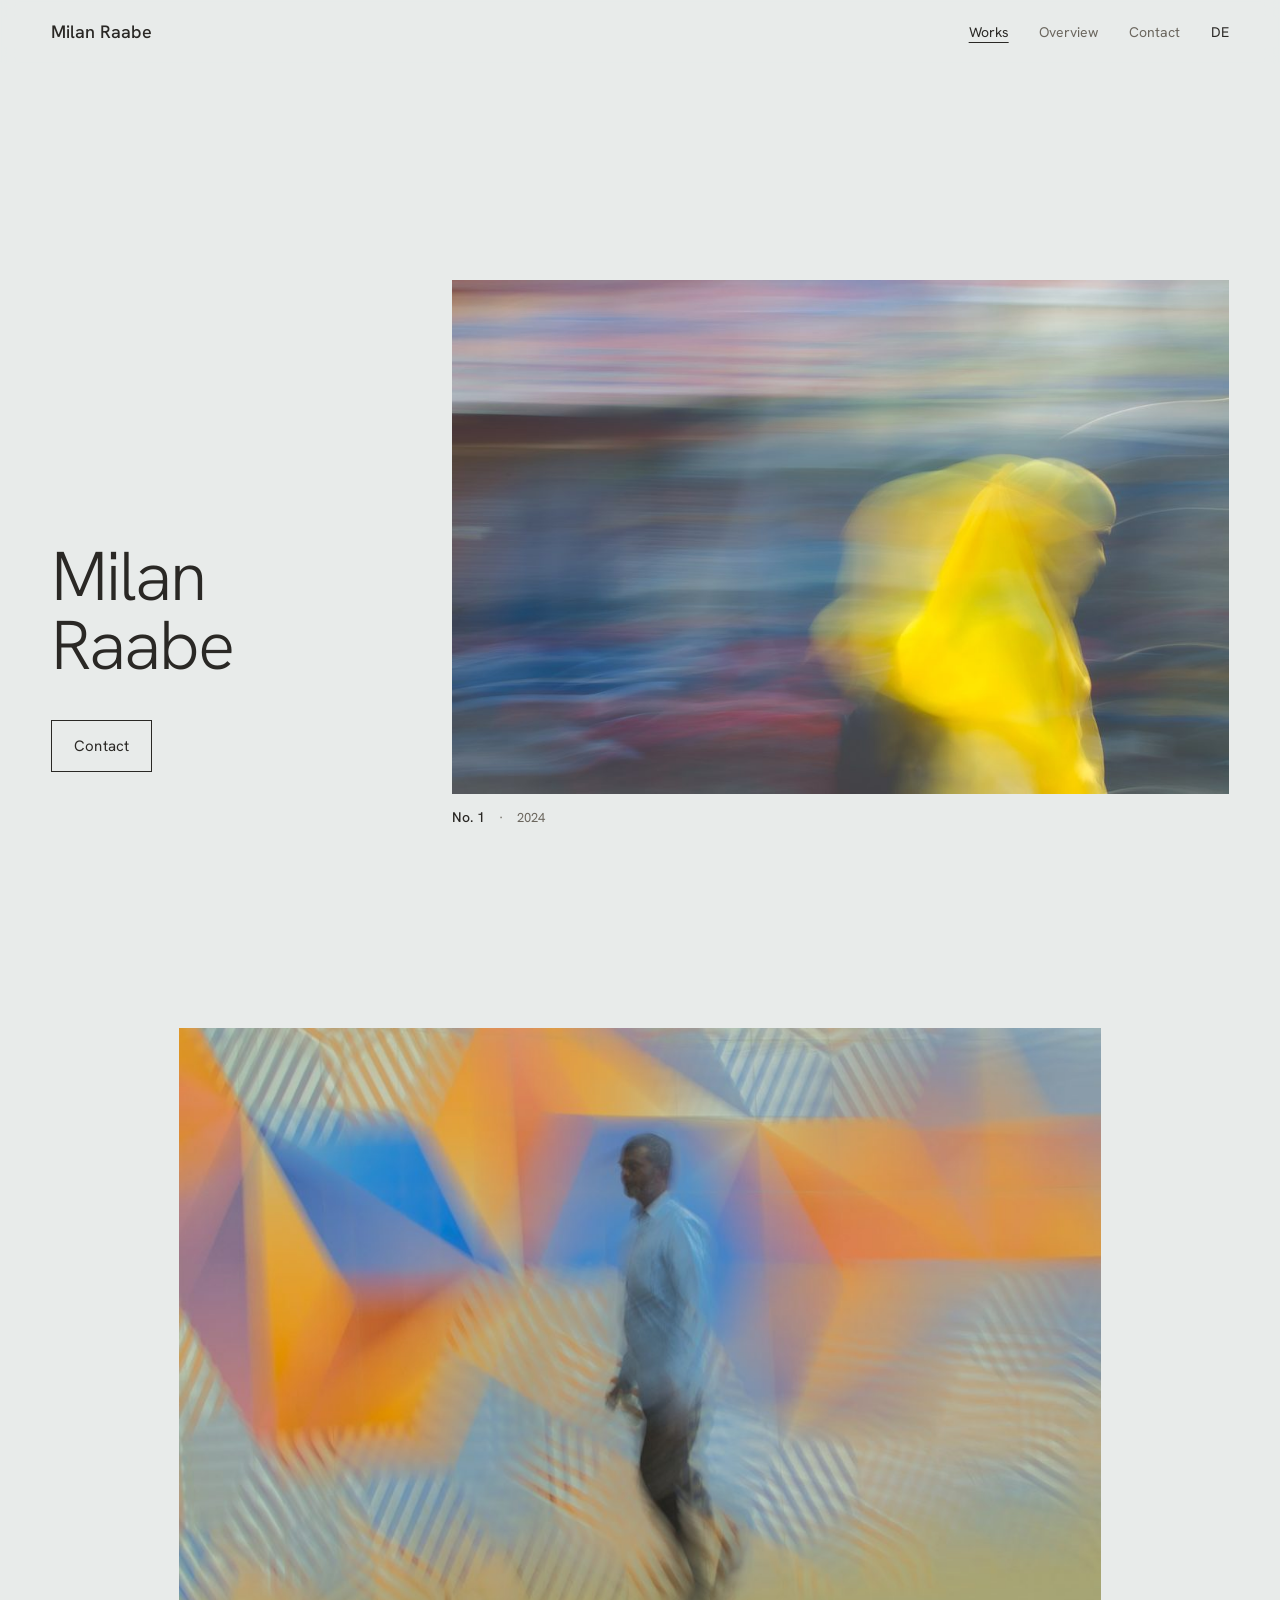
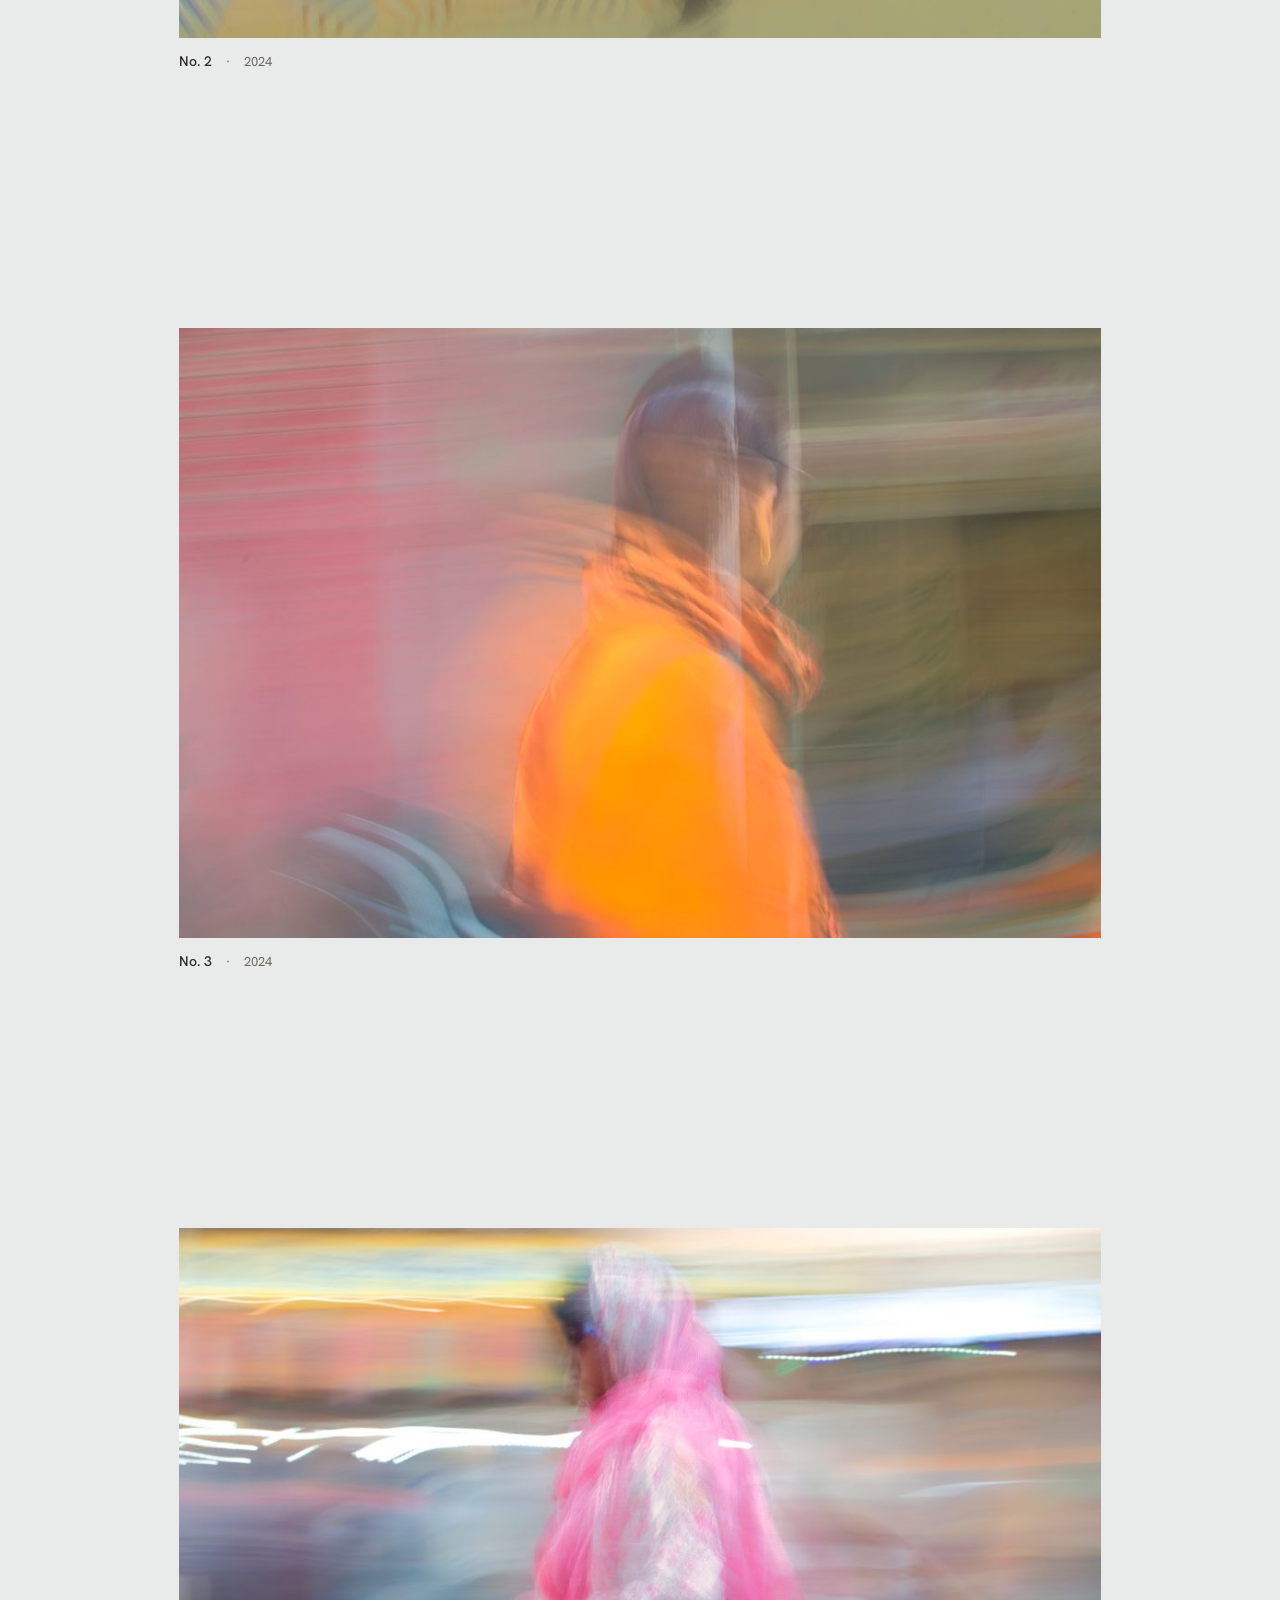
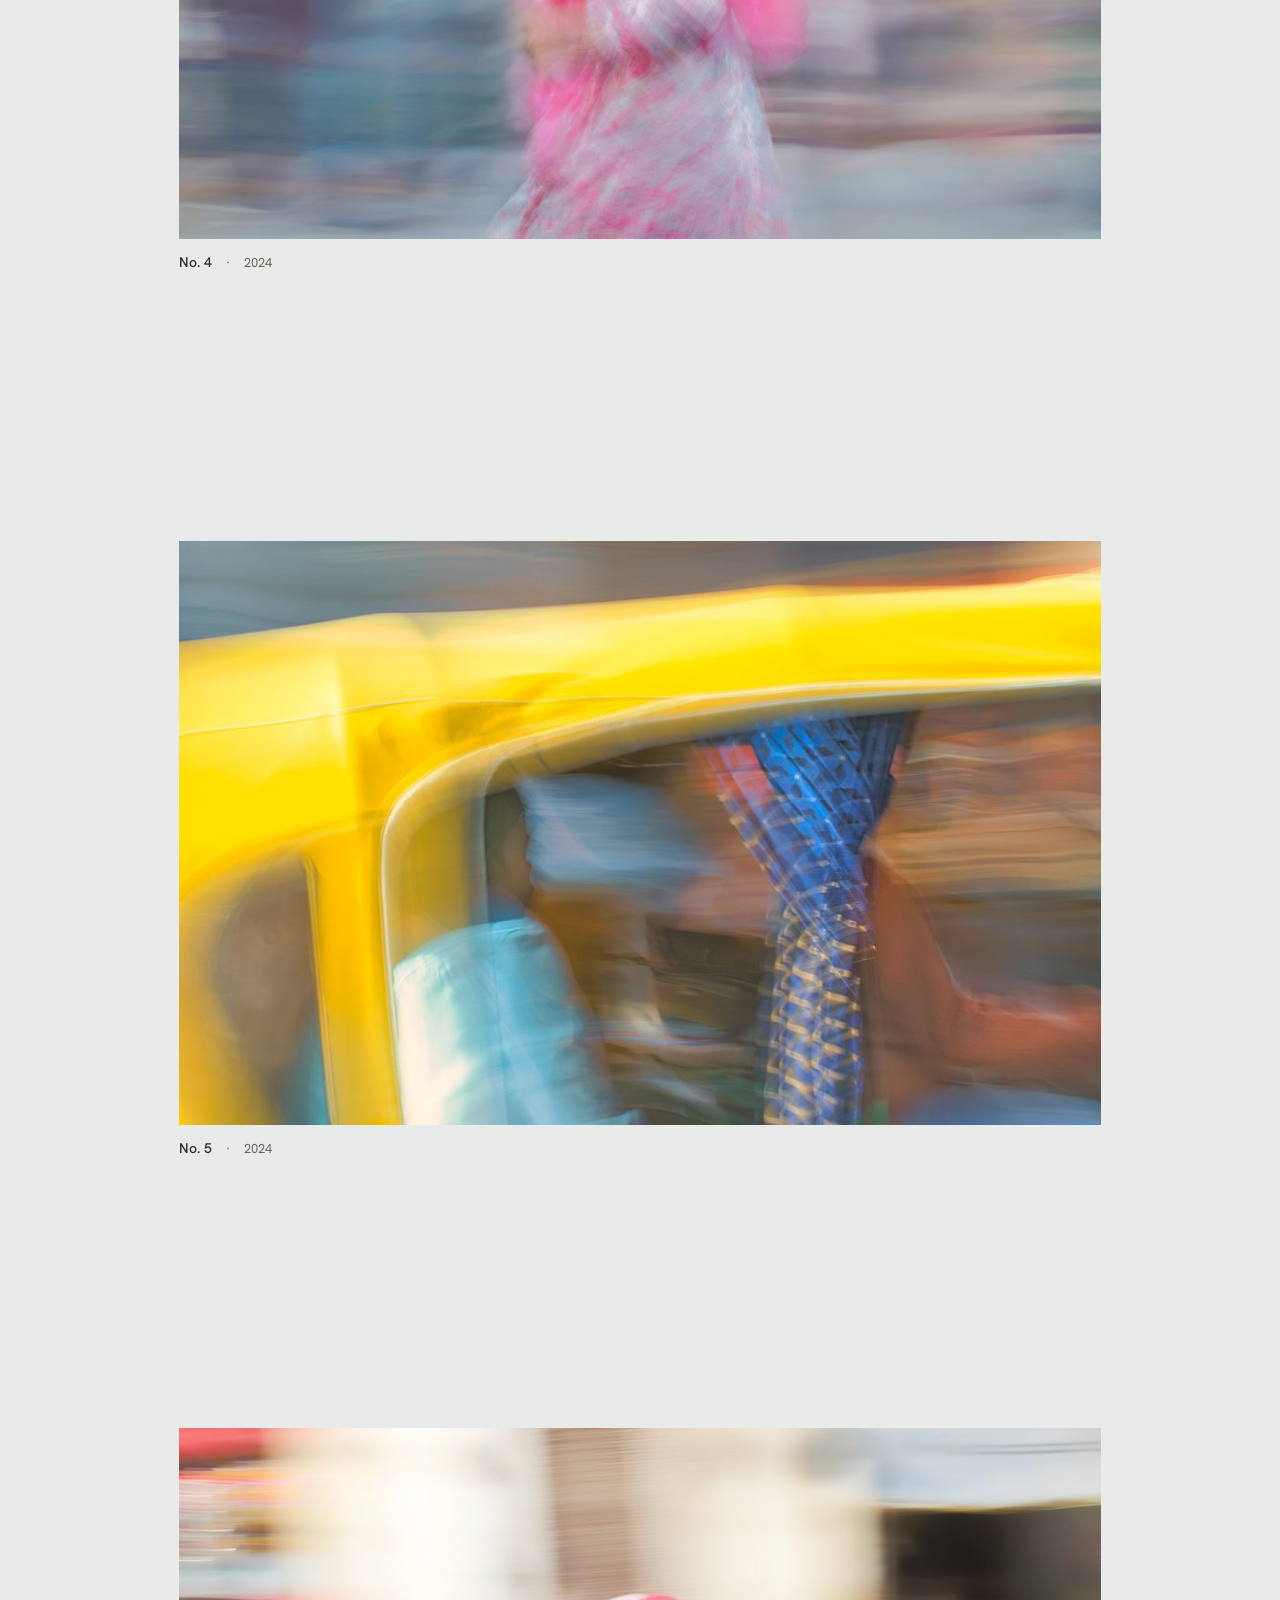
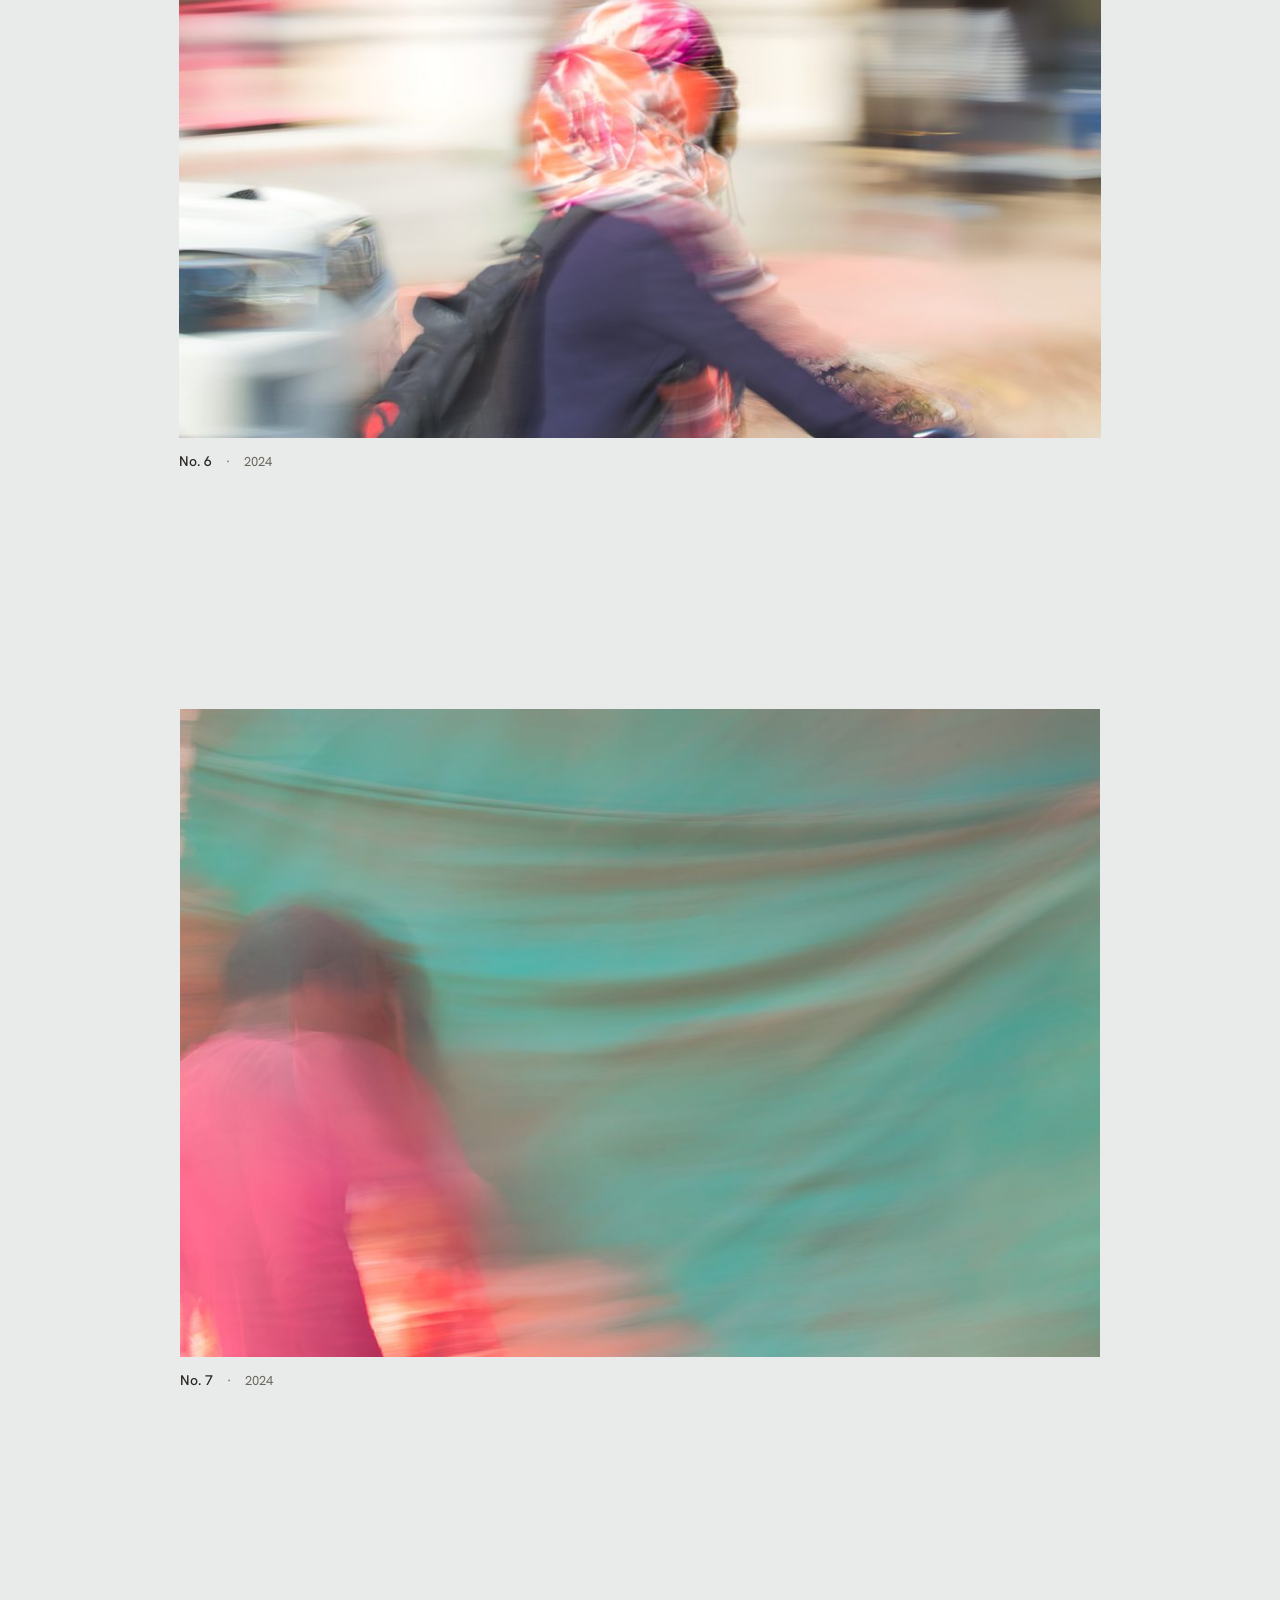
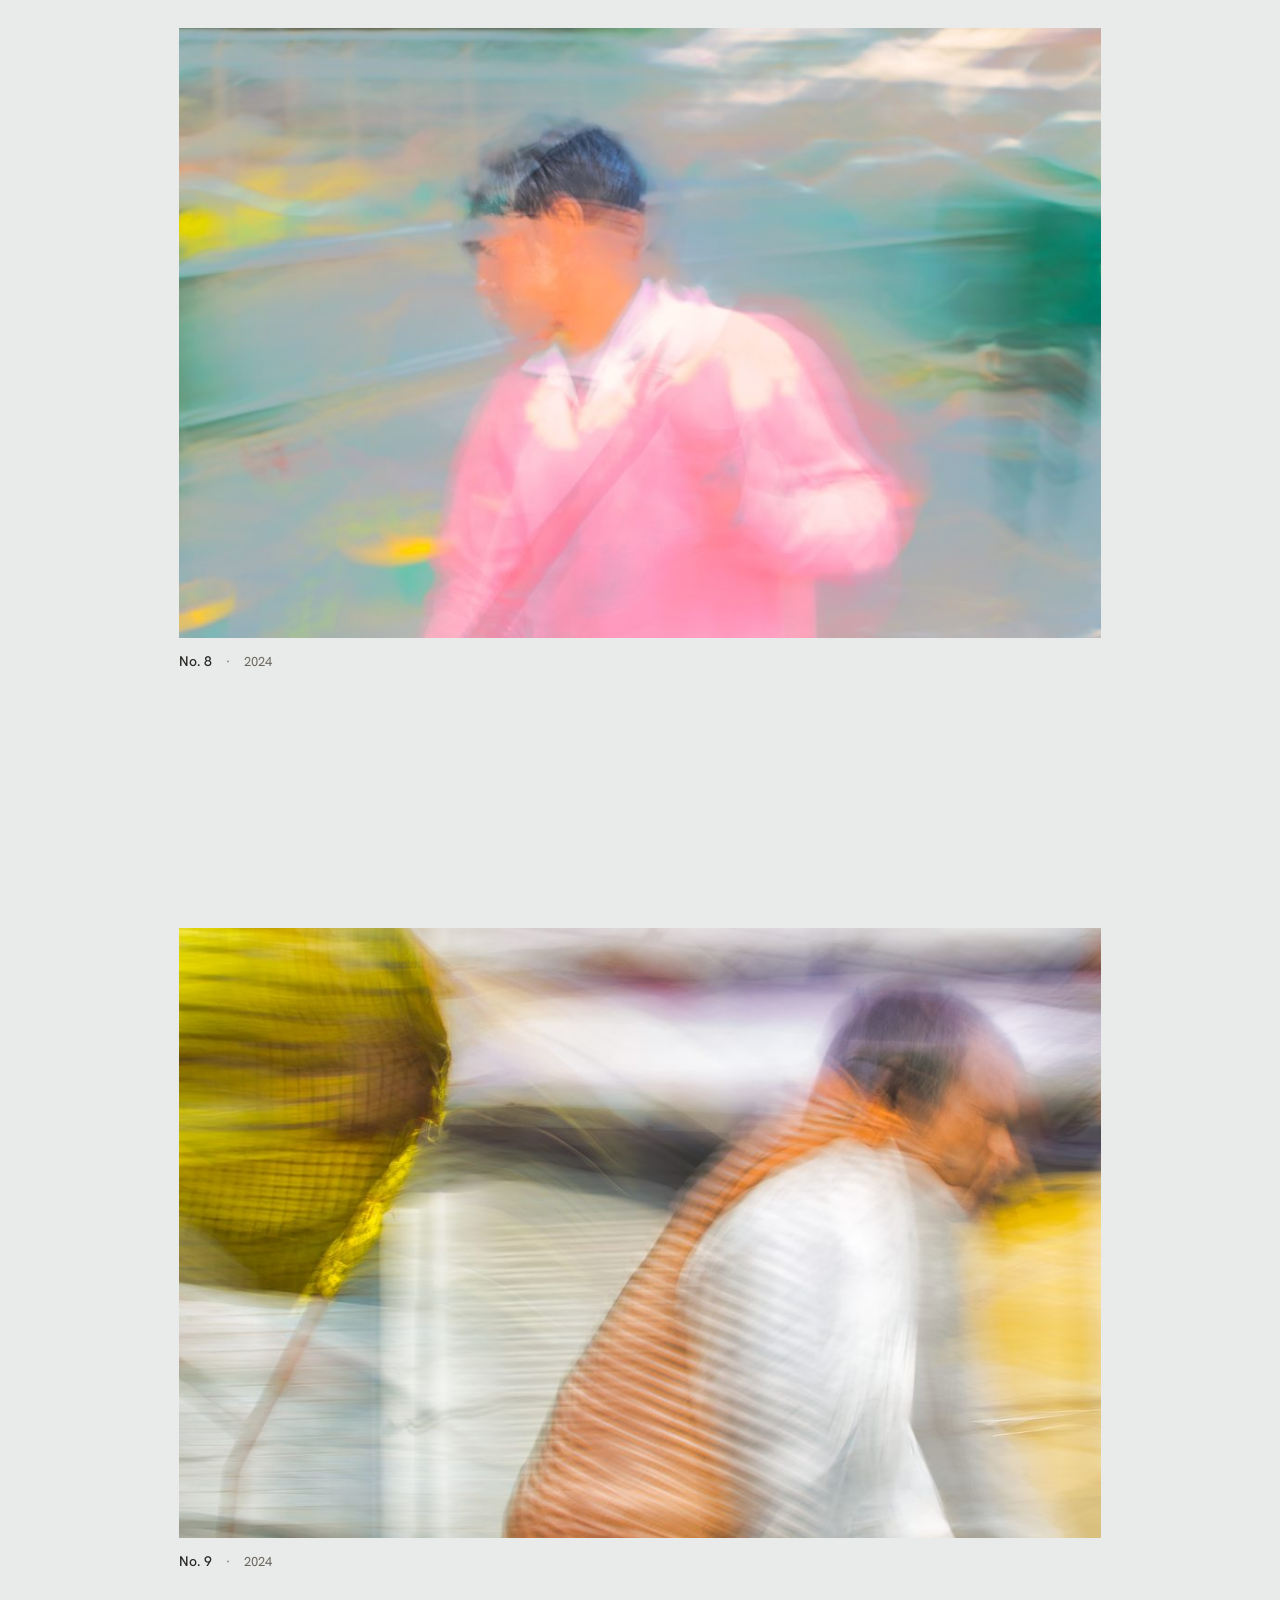
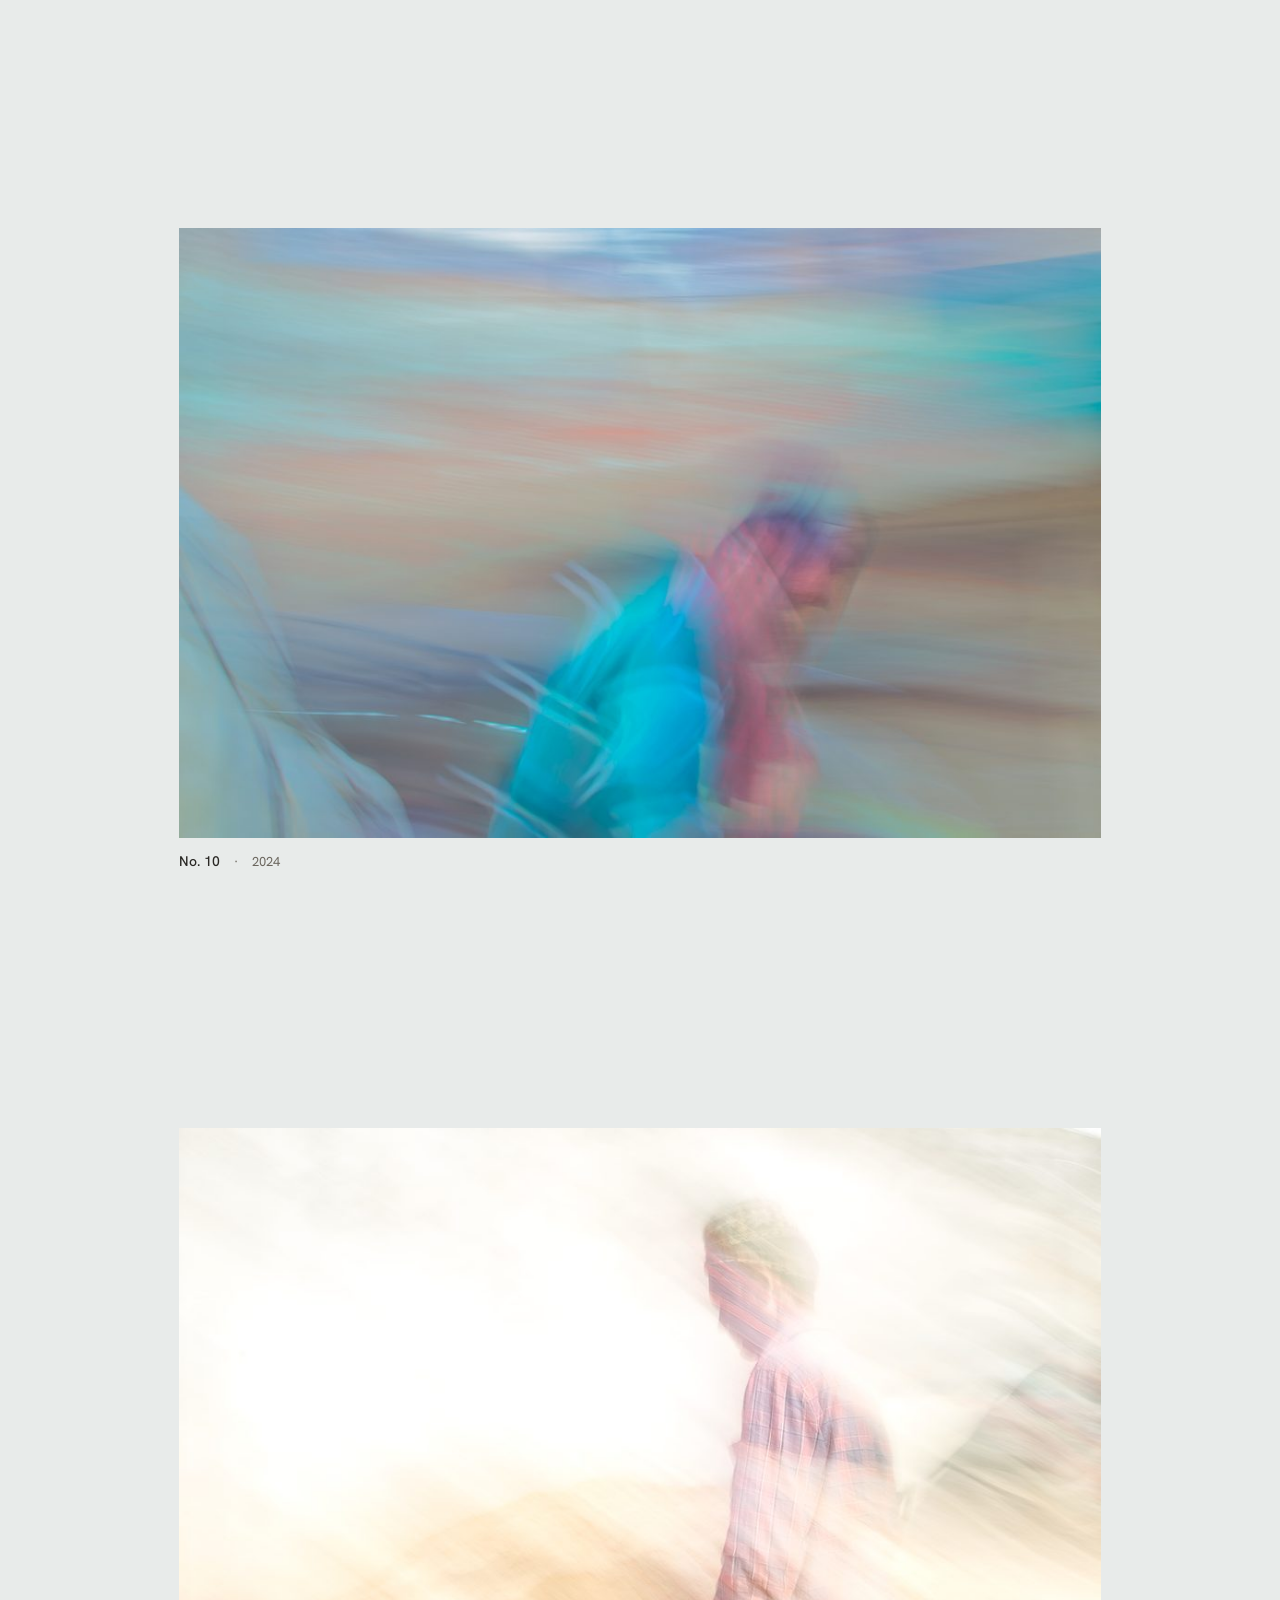
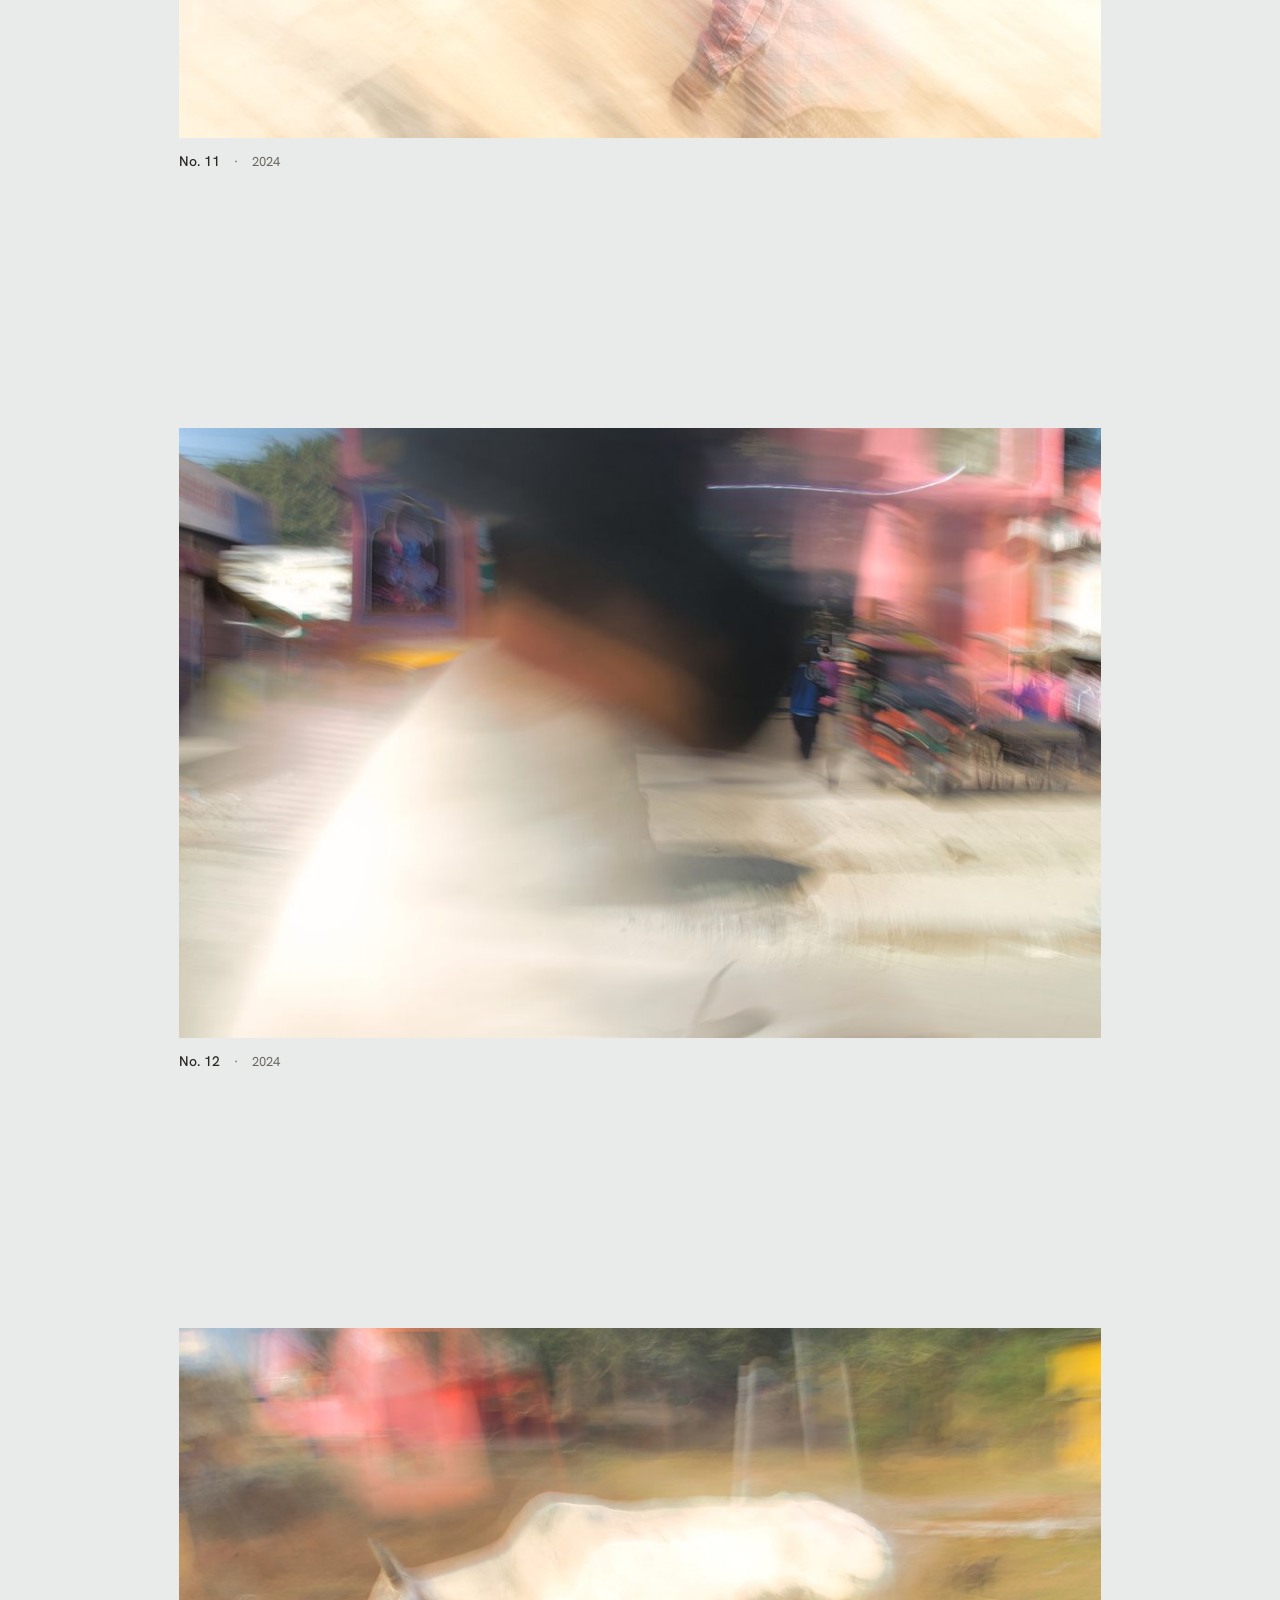
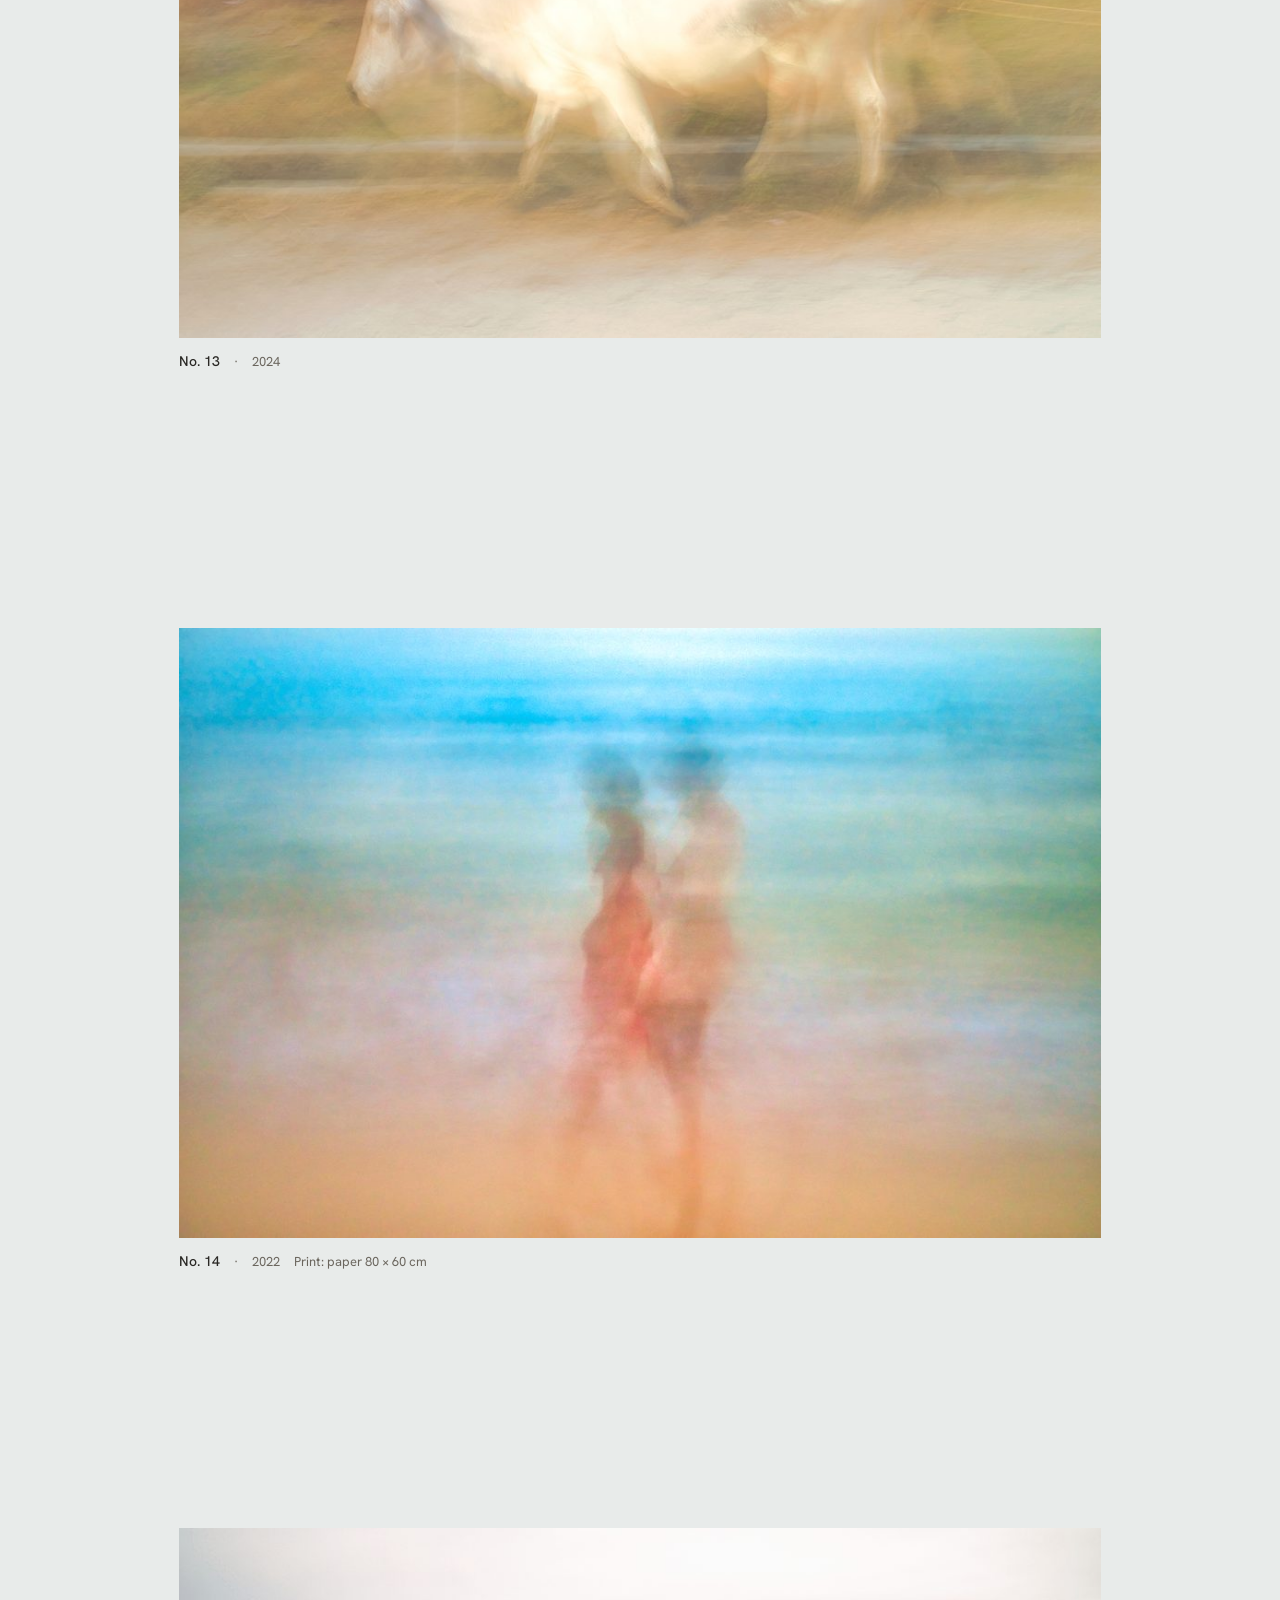
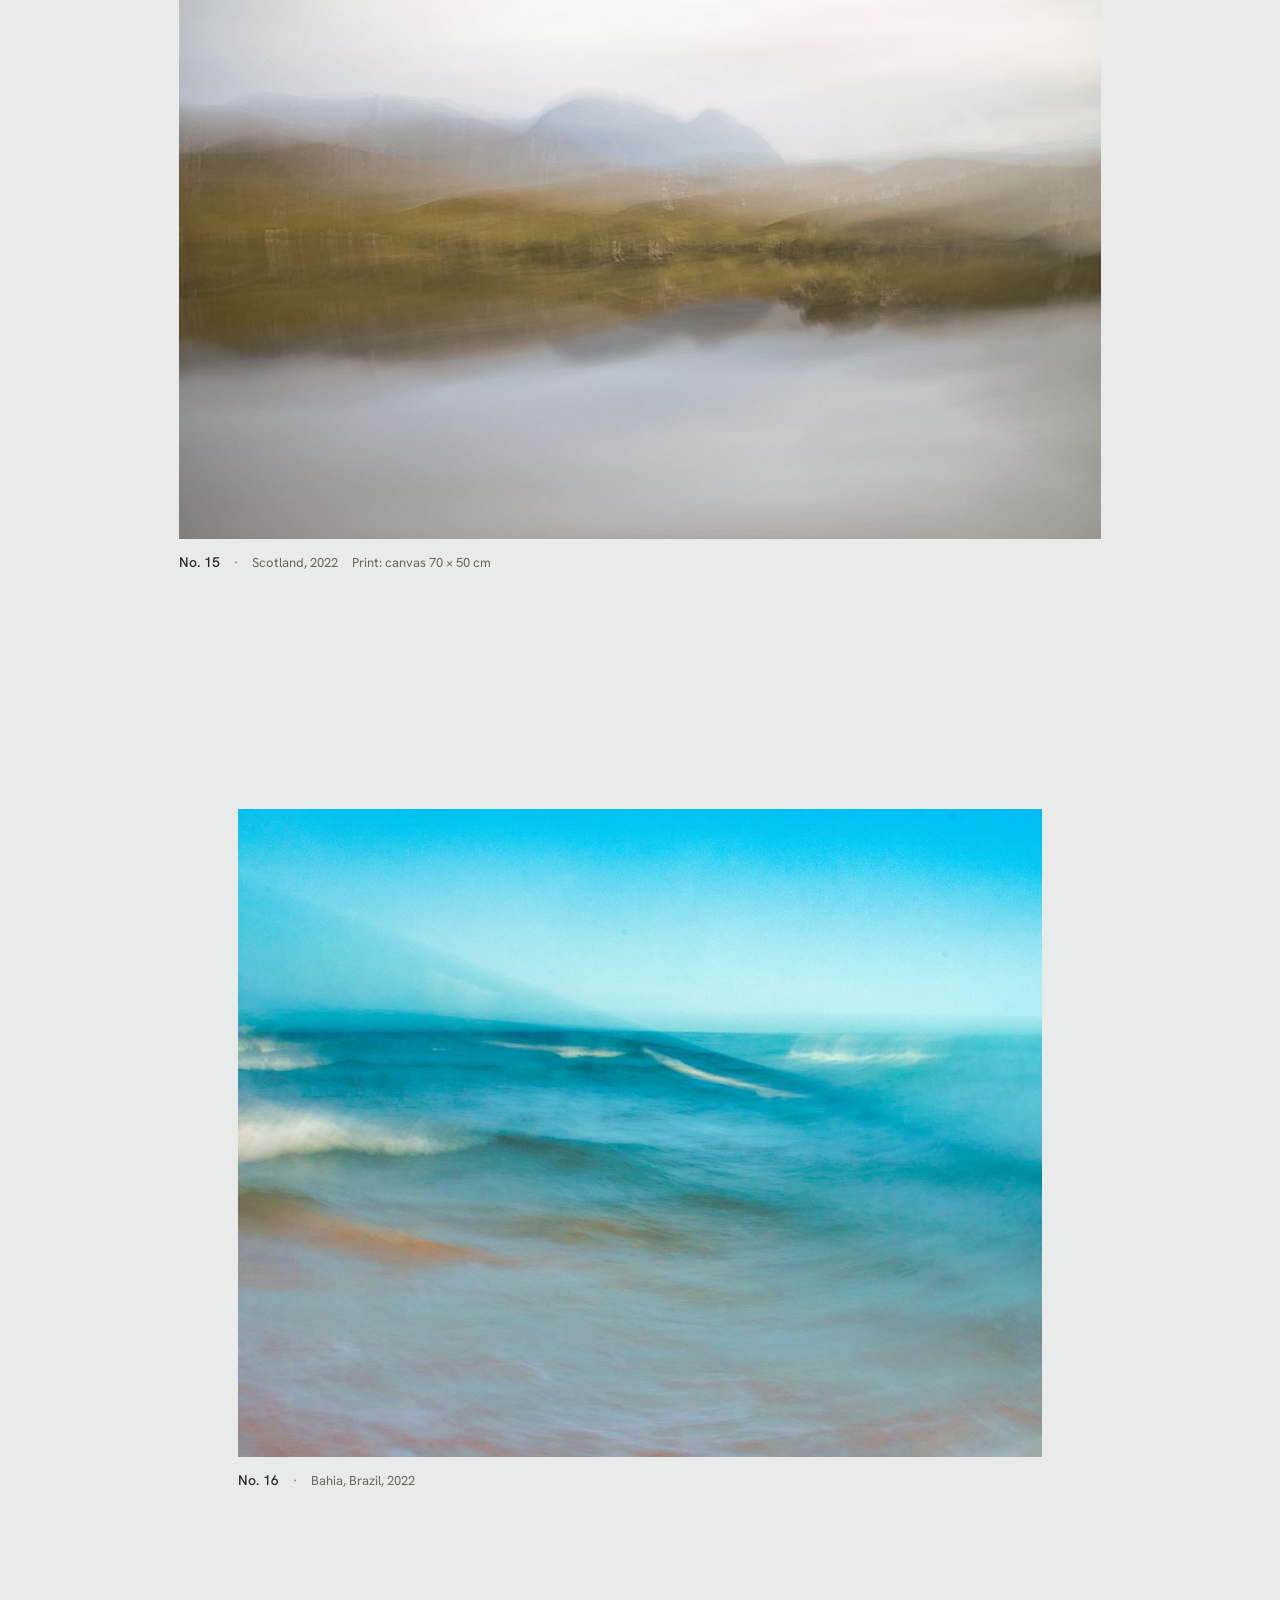
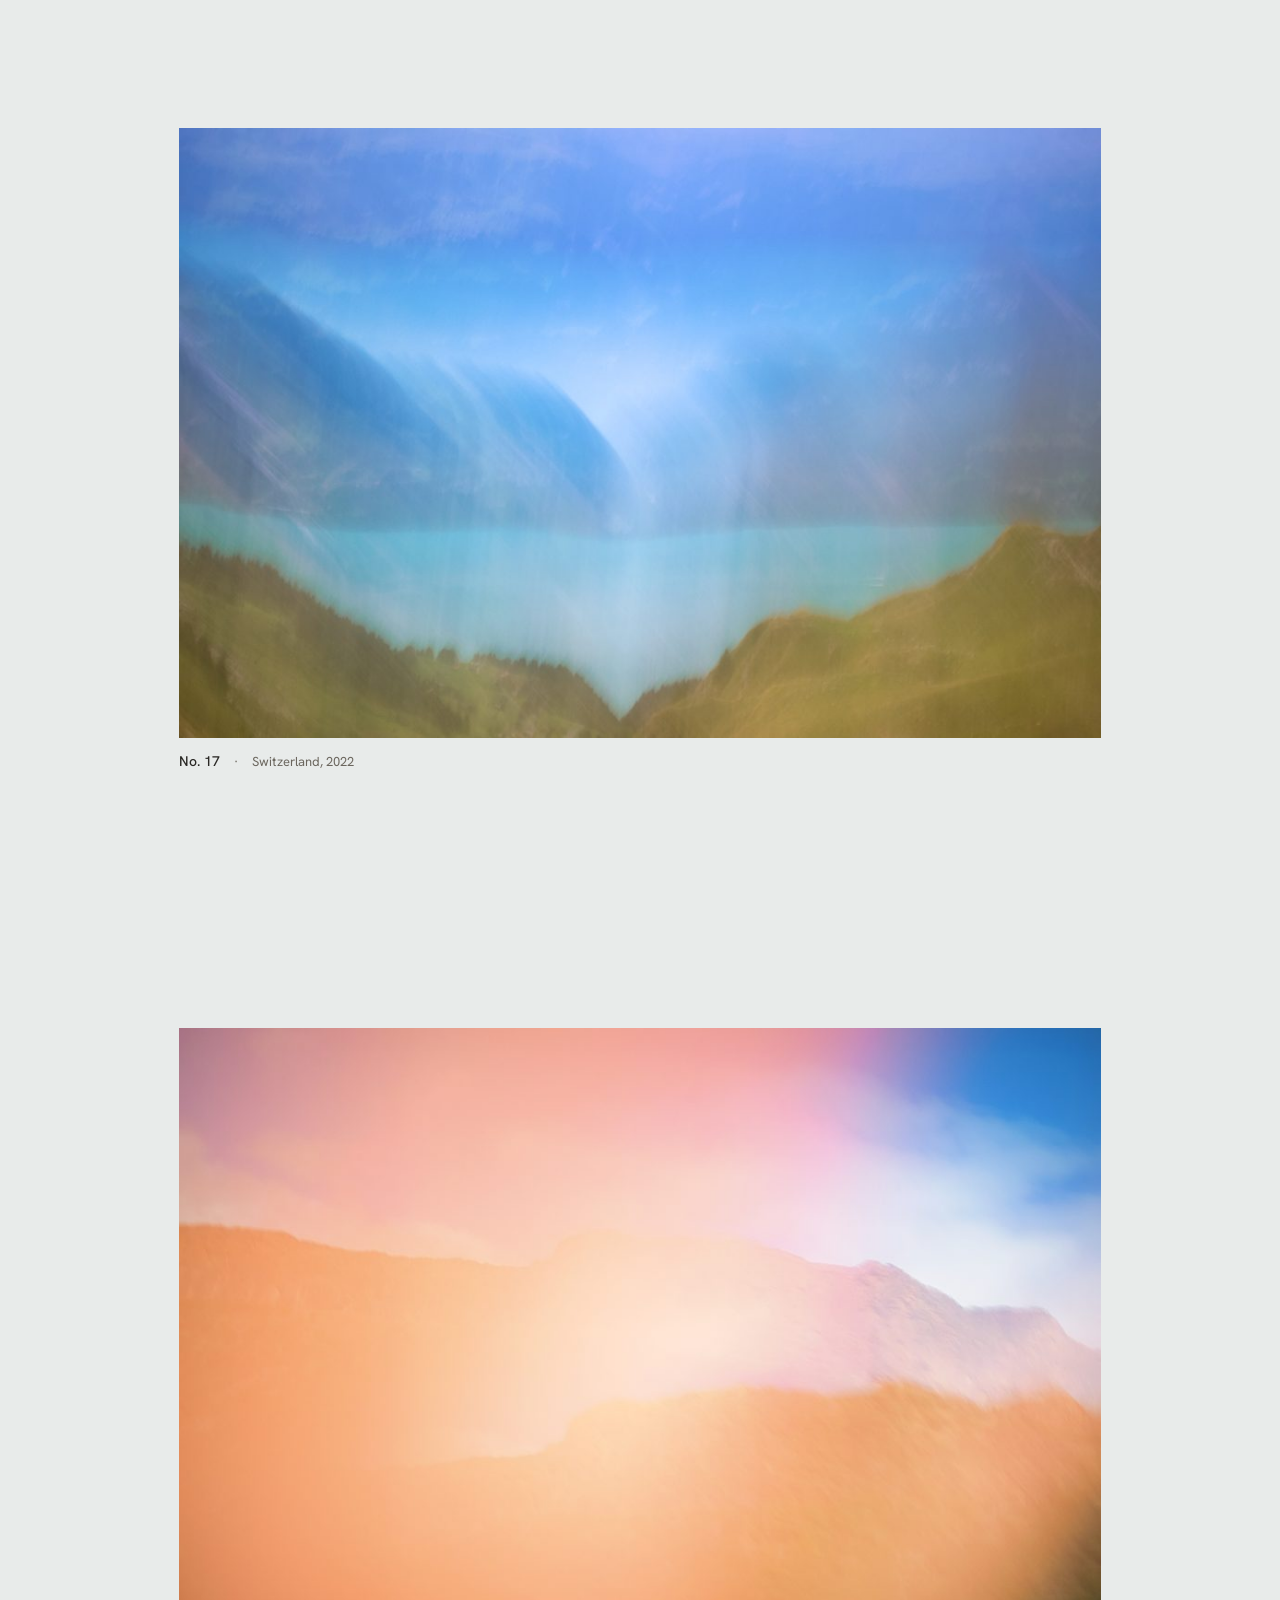
==== commit b6f99277: "Nr. 8 durch neue Fassung ersetzt Co-Authored-By: Claude Opus 5.5 <noreply@anthropic.com>" ====
--- a/en/index.html
+++ b/en/index.html
@@ -74,8 +74,8 @@
       <img src="../bilder/werk-07-1600.jpg?v=e518cc33" srcset="../bilder/werk-07-1000.jpg?v=e518cc33 1000w, ../bilder/werk-07-1600.jpg?v=e518cc33 1600w, ../bilder/werk-07-2400.jpg?v=e518cc33 2400w" sizes="(min-width: 900px) 70vw, 100vw" width="1600" height="1128" alt="Photograph No. 7, 2024" loading="lazy" decoding="async">
       <figcaption><span class="bu-nr">No. 7</span><span class="bu-meta">2024</span></figcaption>
     </figure>
-    <figure class="werk werk--mitte" id="werk-8" style="--ar:1.4881">
-      <img src="../bilder/werk-08-1600.jpg?v=3fc90657" srcset="../bilder/werk-08-1000.jpg?v=3fc90657 1000w, ../bilder/werk-08-1600.jpg?v=3fc90657 1600w, ../bilder/werk-08-2400.jpg?v=3fc90657 2400w" sizes="(min-width: 900px) 70vw, 100vw" width="1600" height="1075" alt="Photograph No. 8, 2024" loading="lazy" decoding="async">
+    <figure class="werk werk--mitte" id="werk-8" style="--ar:1.5106">
+      <img src="../bilder/werk-08-1600.jpg?v=46ea5eb6" srcset="../bilder/werk-08-1000.jpg?v=46ea5eb6 1000w, ../bilder/werk-08-1600.jpg?v=46ea5eb6 1600w, ../bilder/werk-08-2400.jpg?v=46ea5eb6 2400w" sizes="(min-width: 900px) 70vw, 100vw" width="1600" height="1059" alt="Photograph No. 8, 2024" loading="lazy" decoding="async">
       <figcaption><span class="bu-nr">No. 8</span><span class="bu-meta">2024</span></figcaption>
     </figure>
     <figure class="werk werk--mitte" id="werk-9" style="--ar:1.5106">
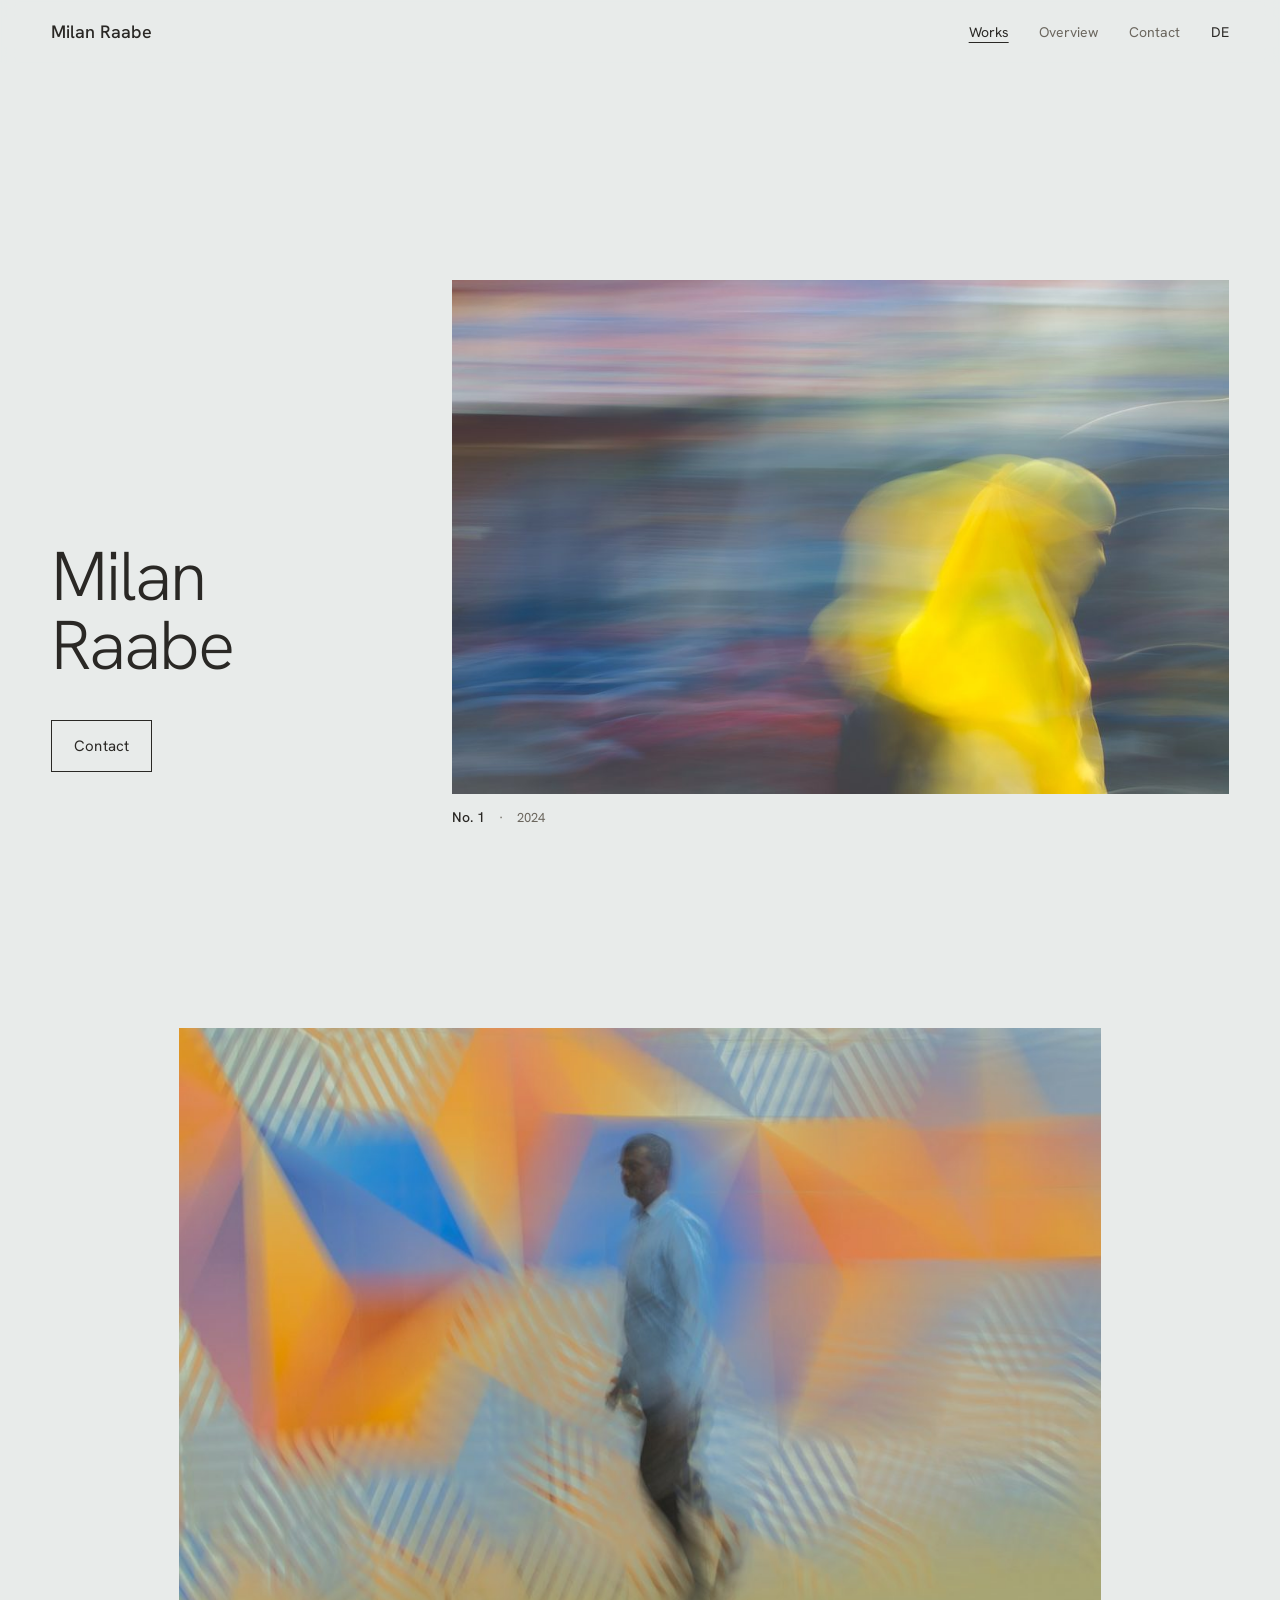
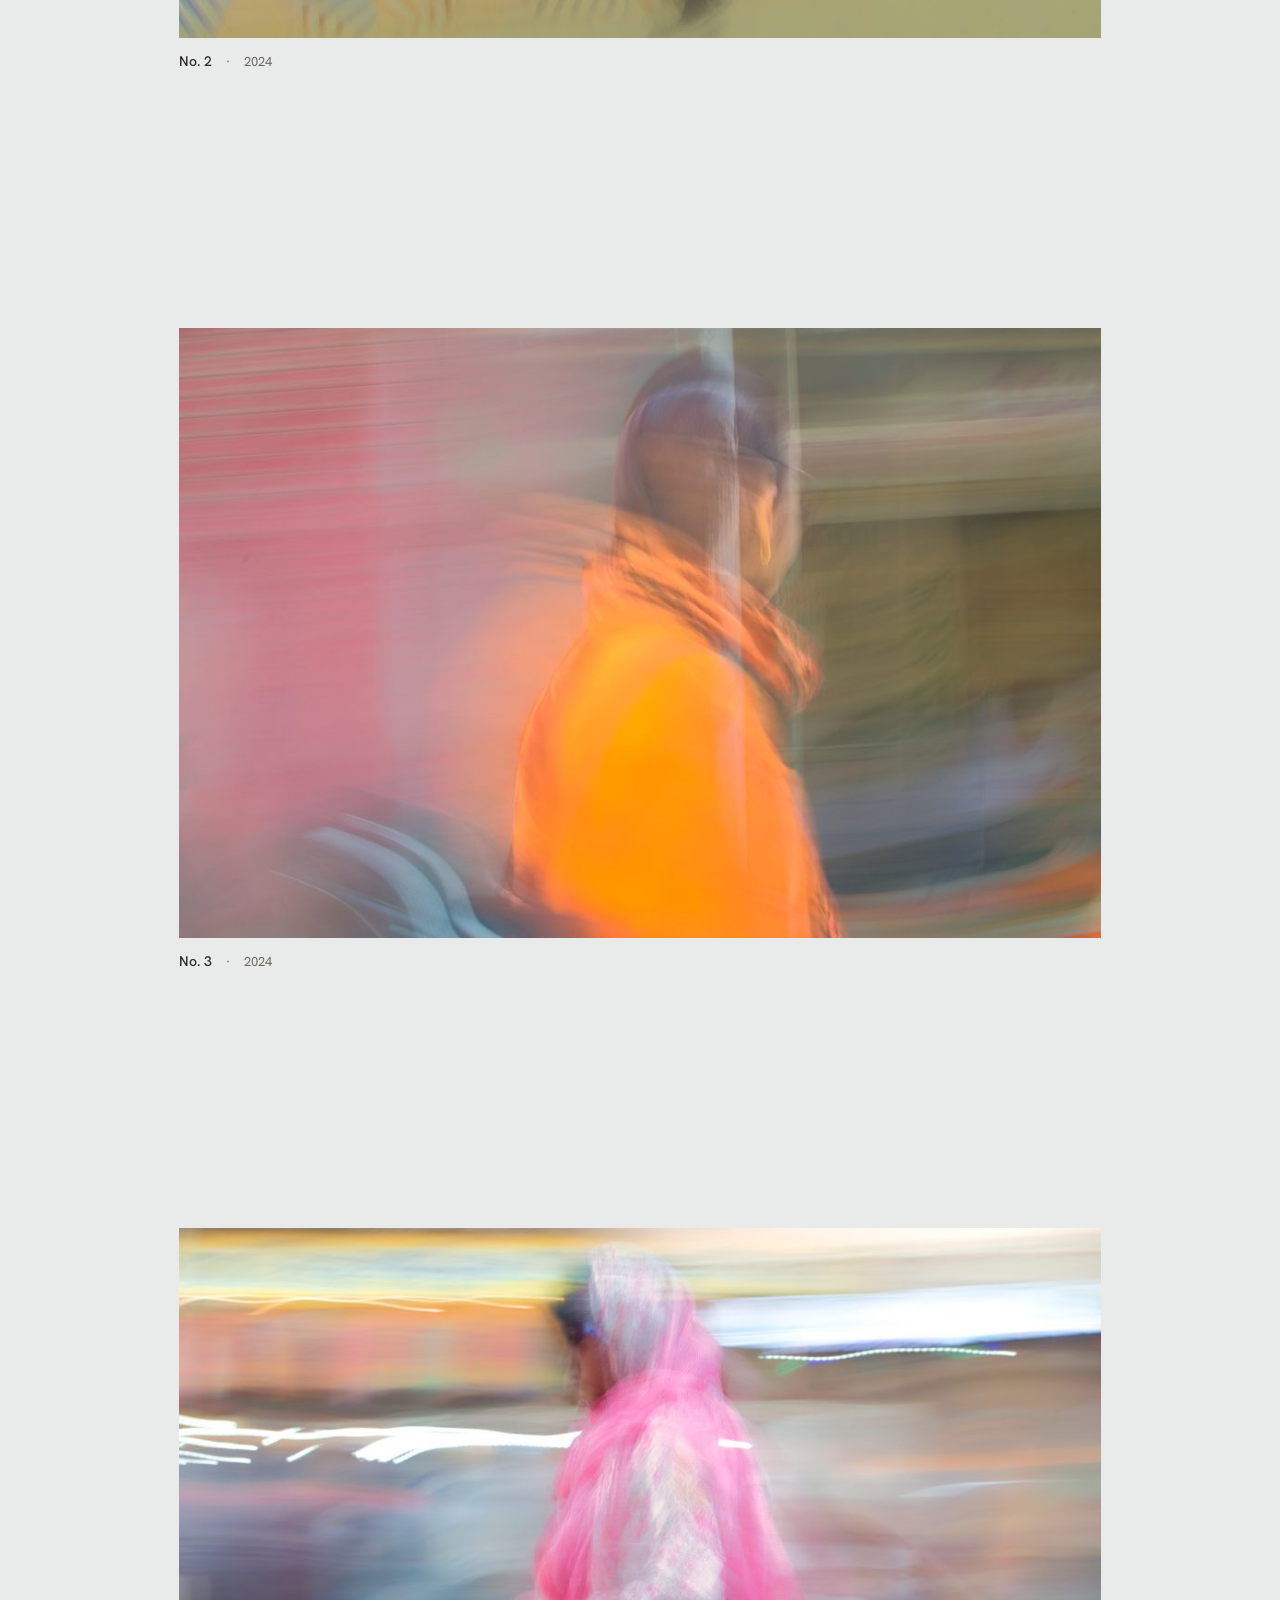
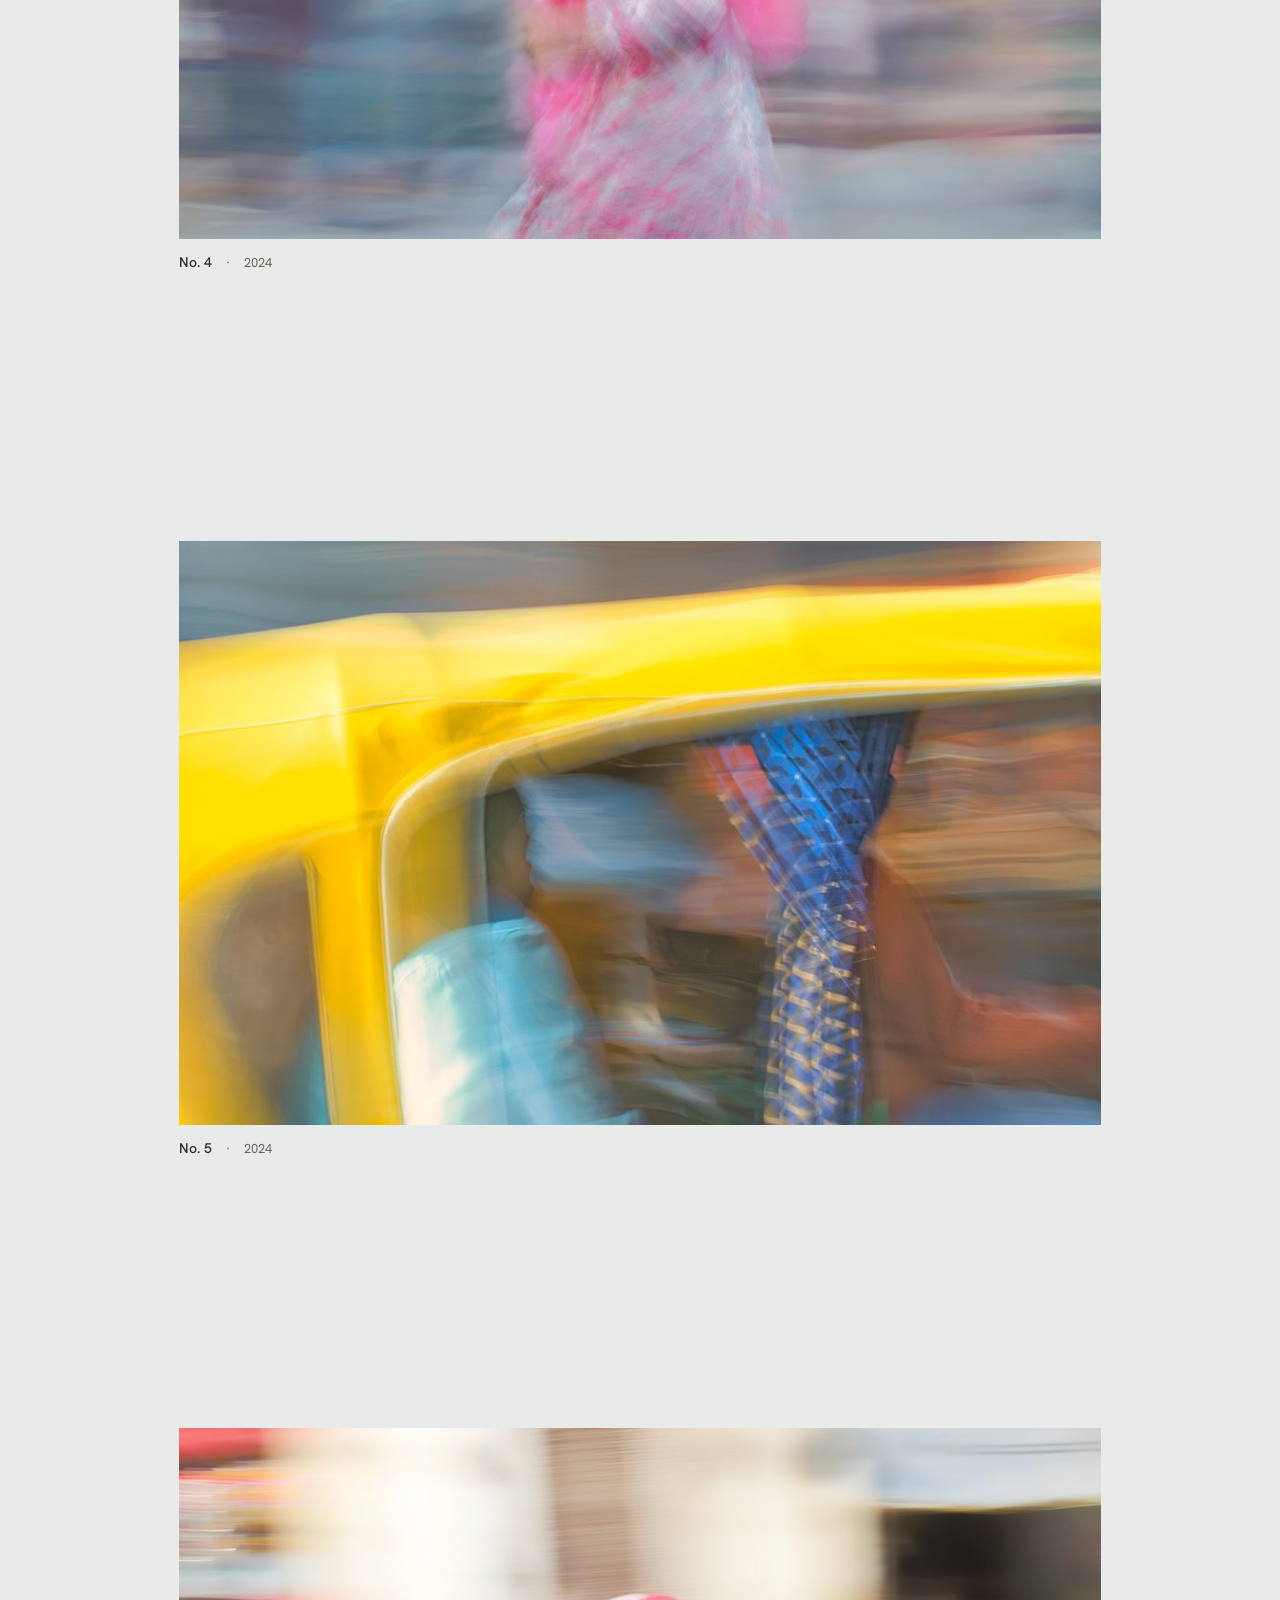
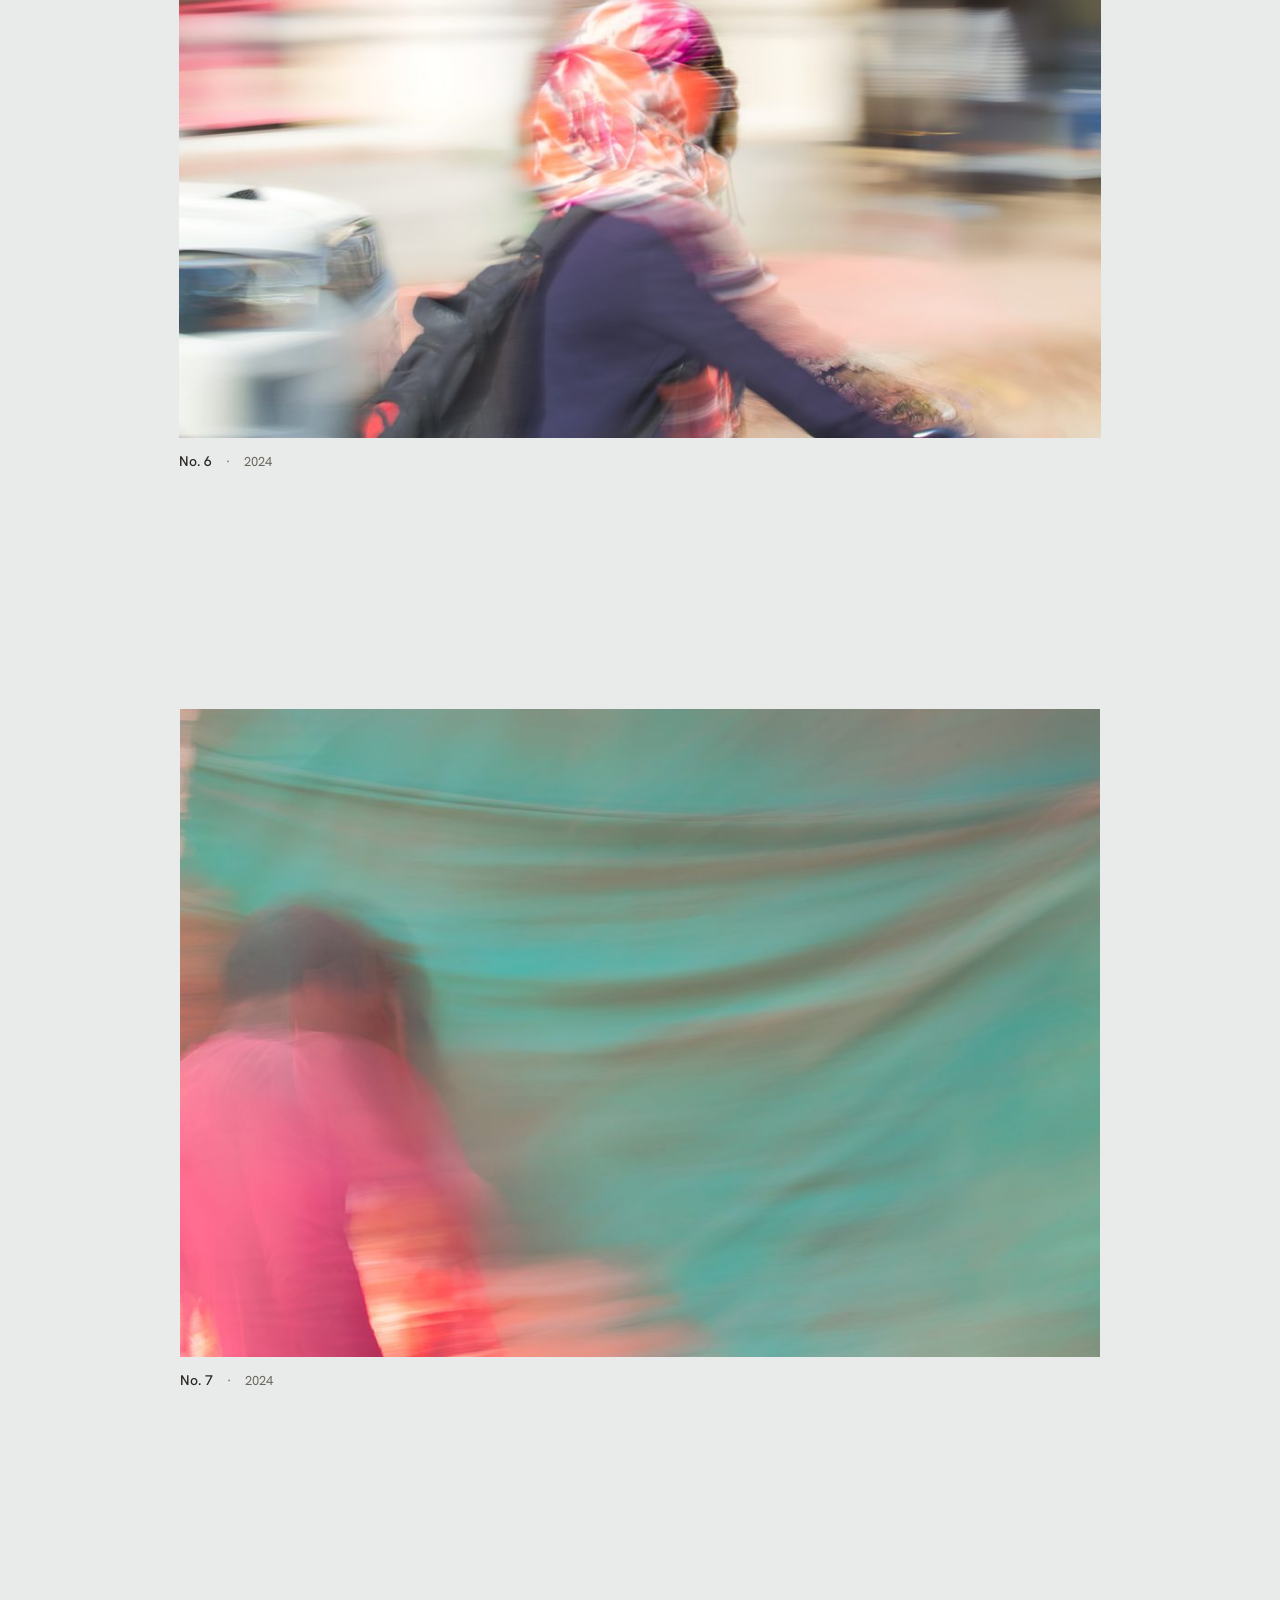
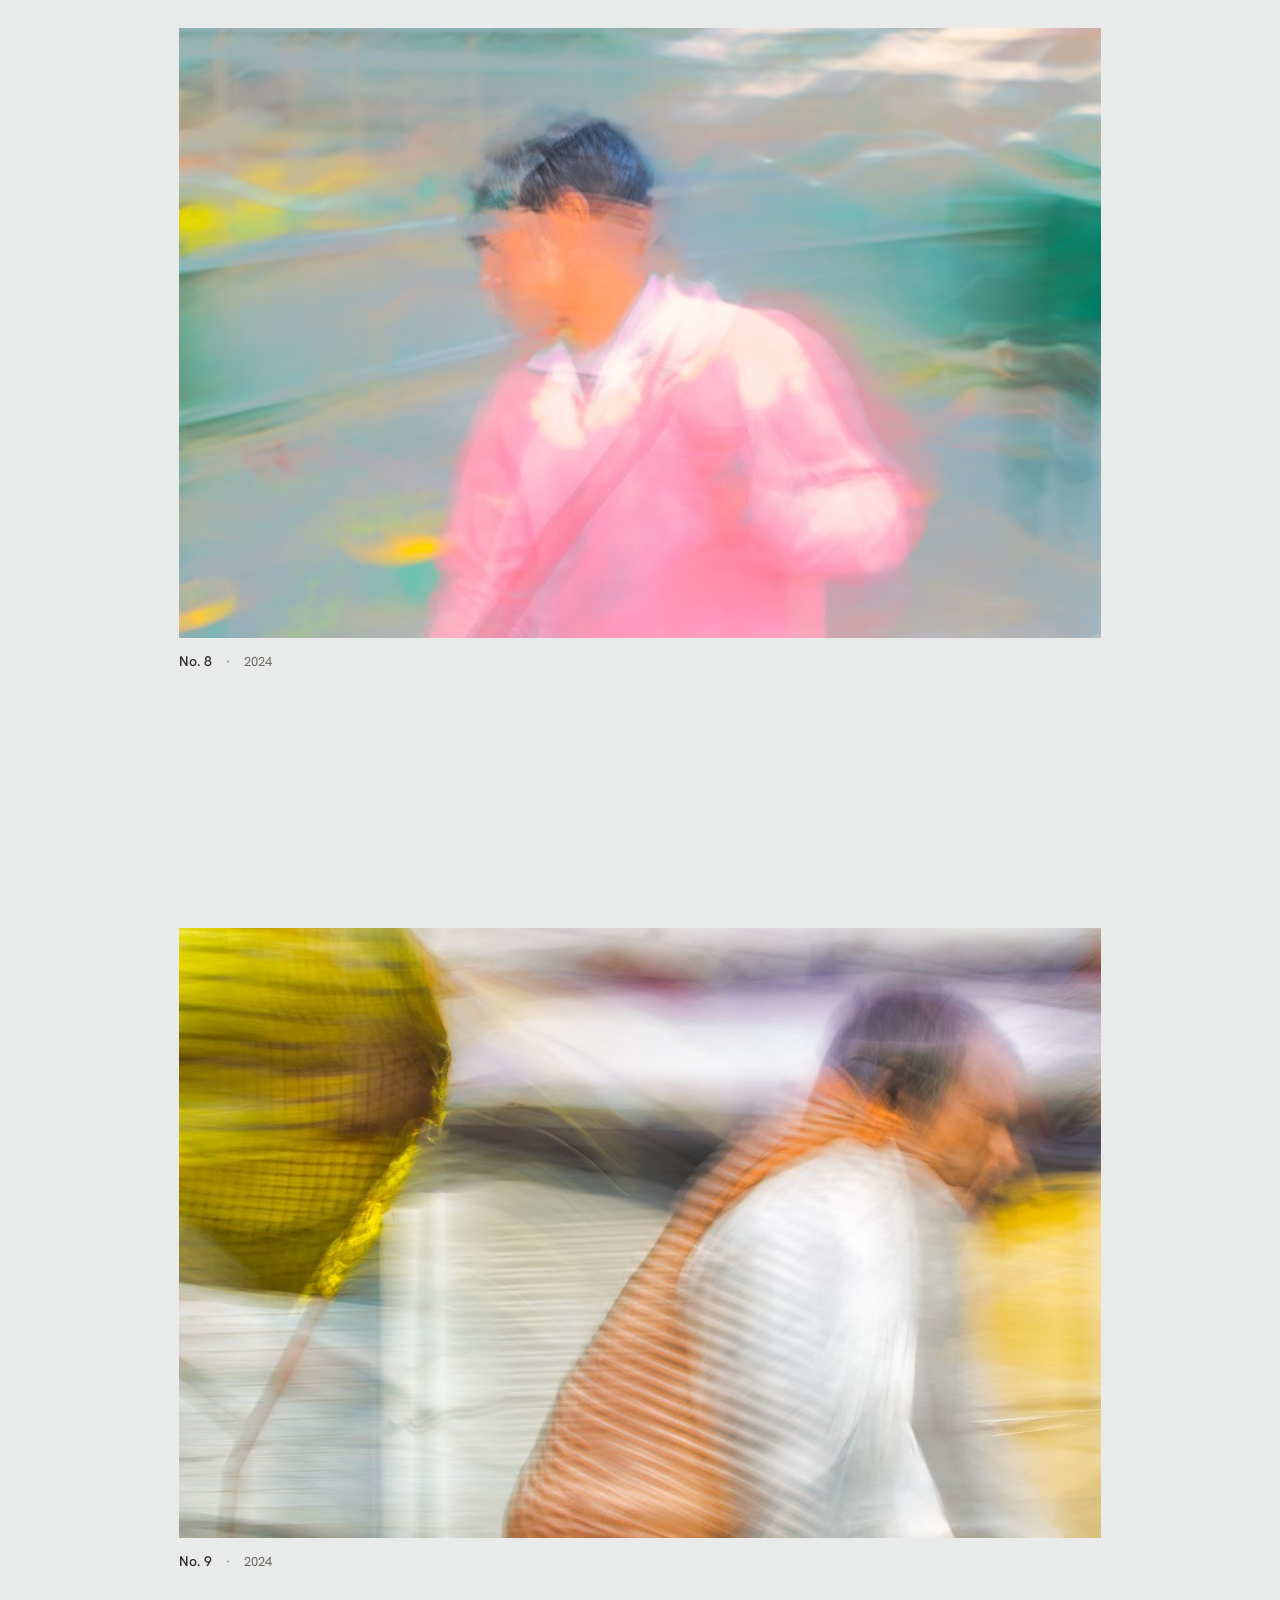
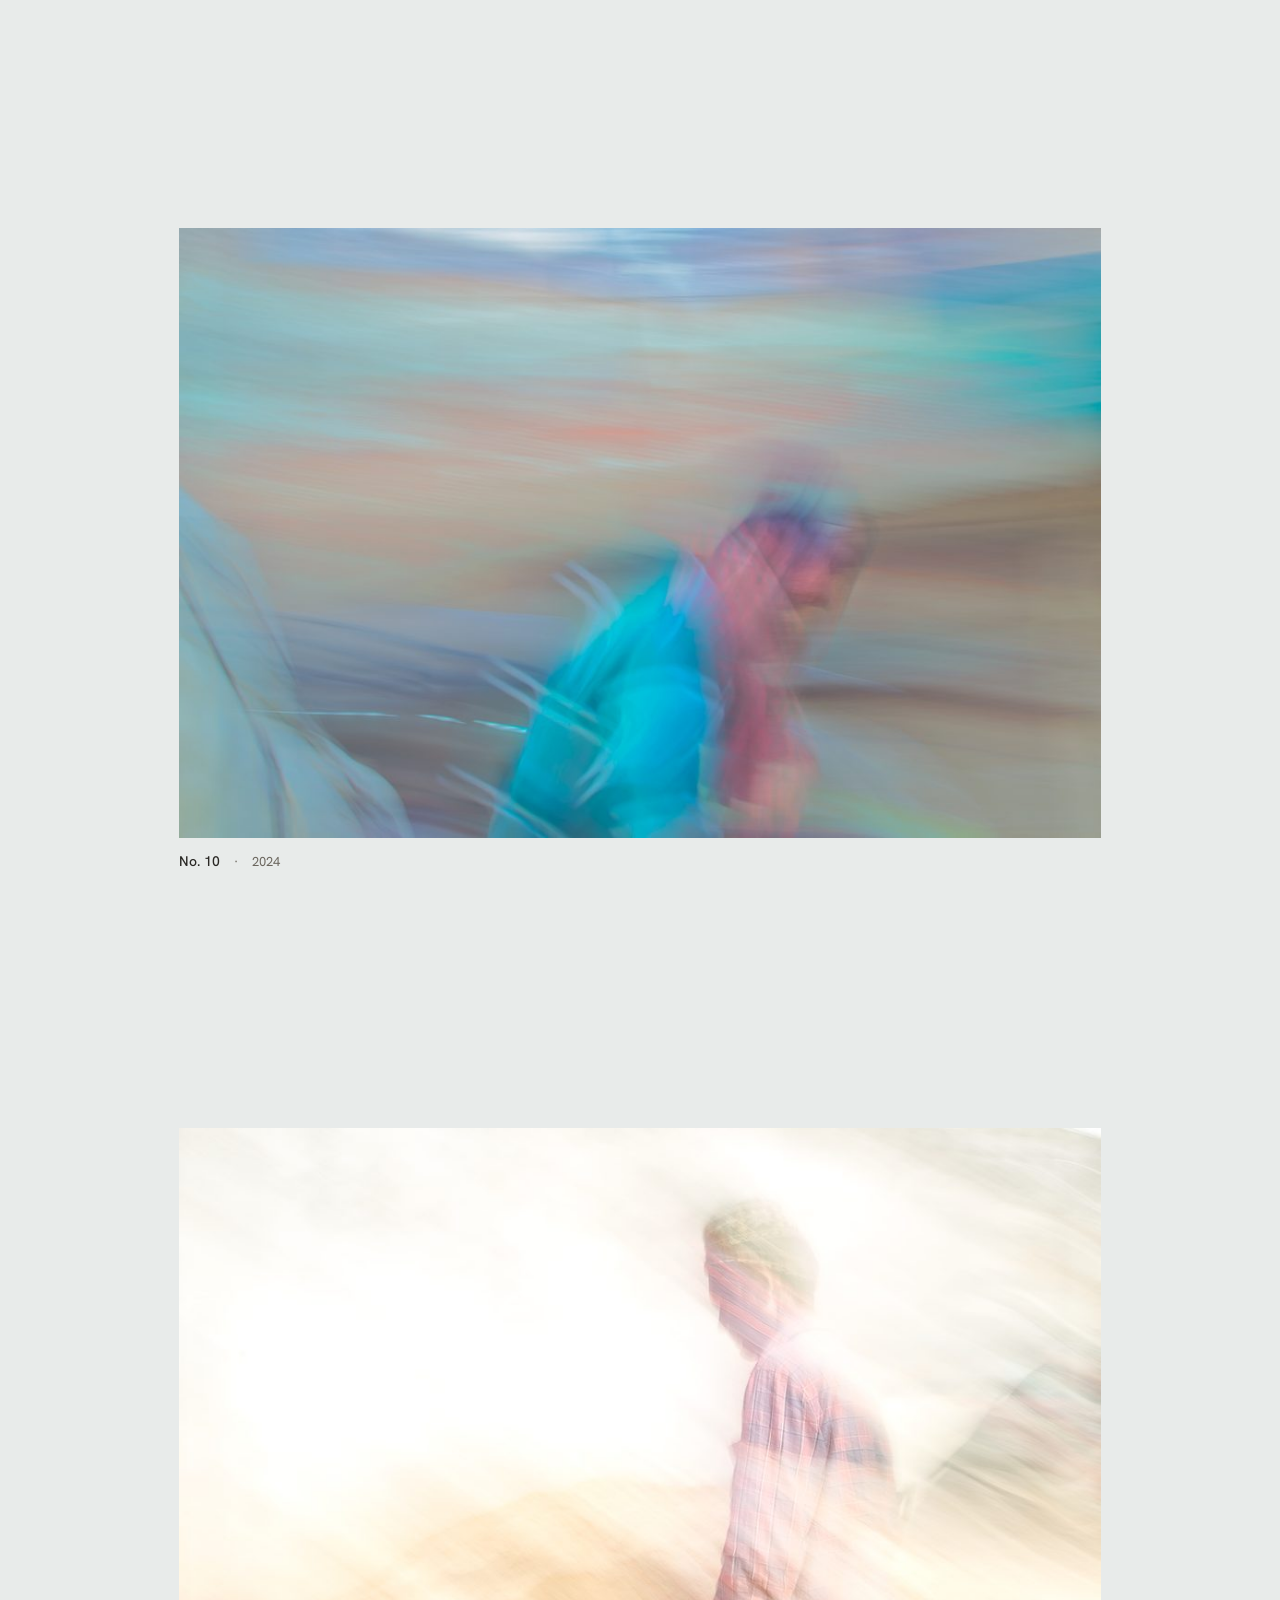
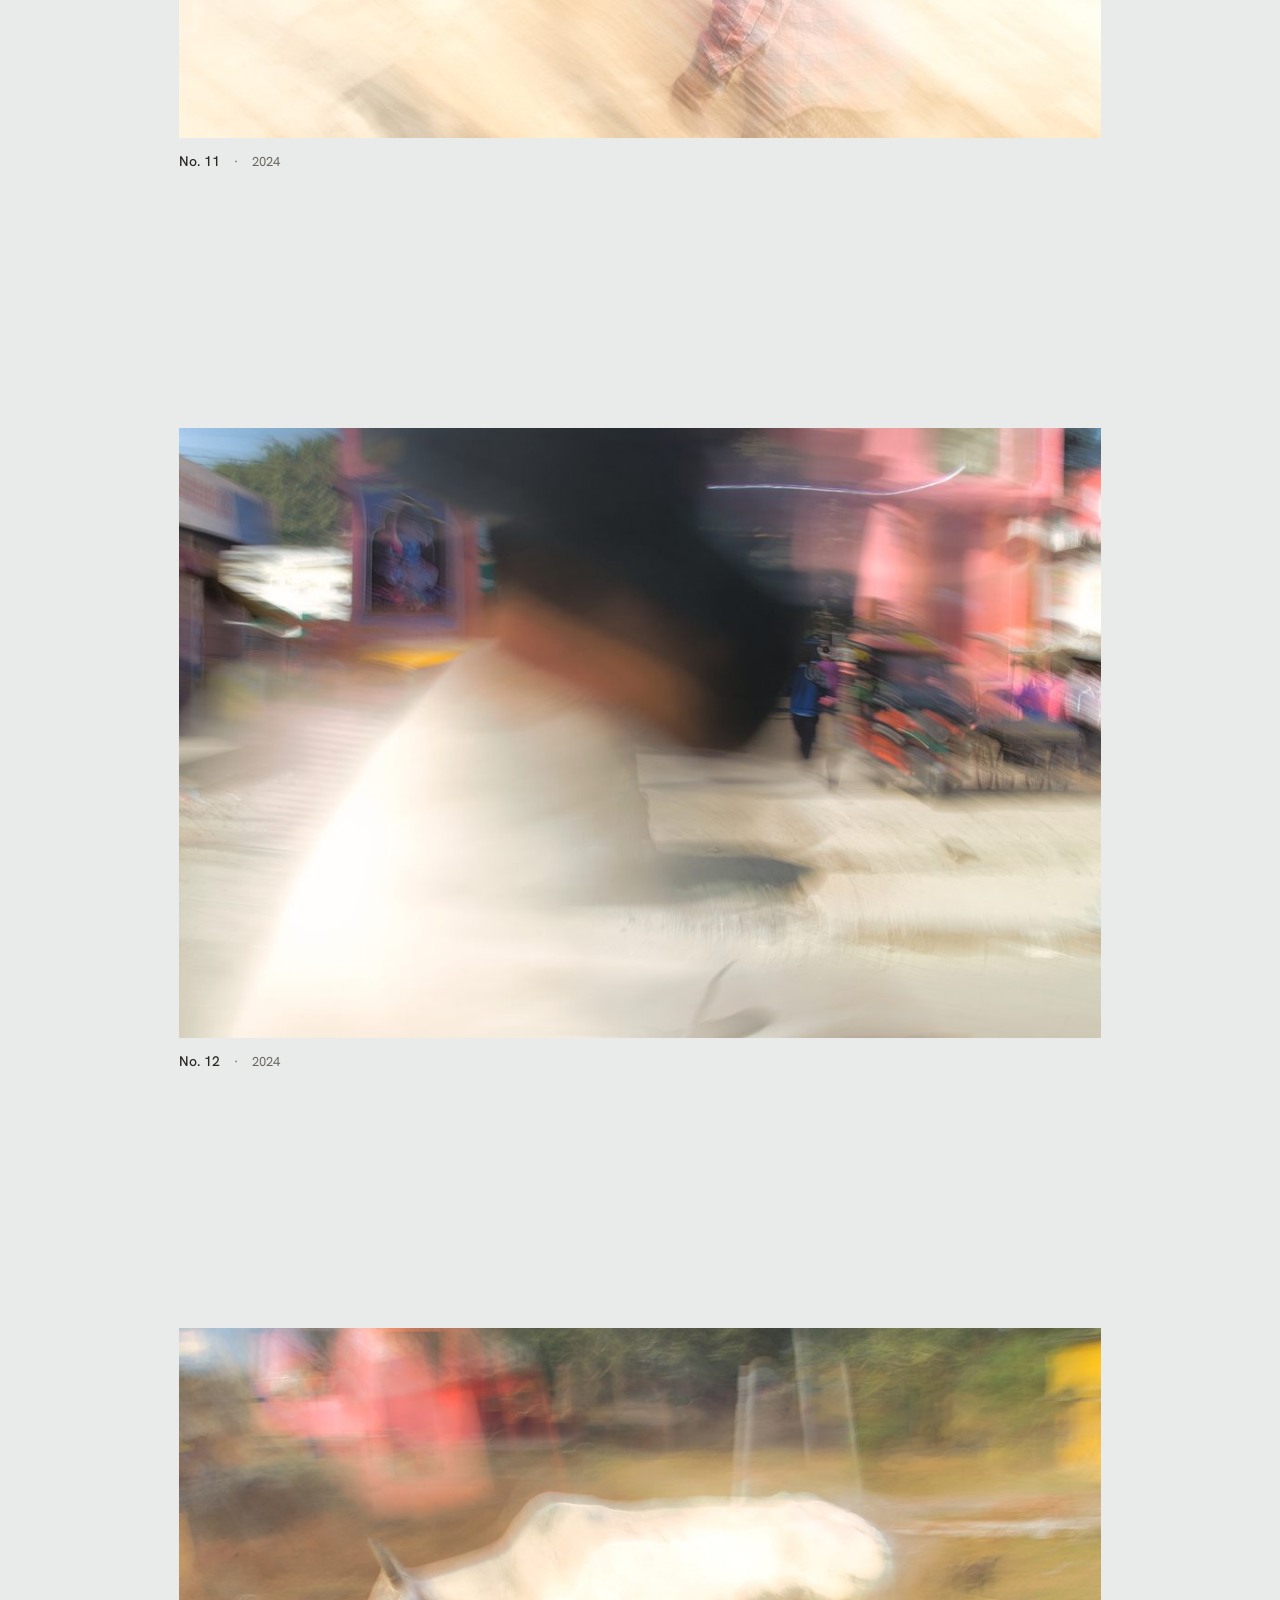
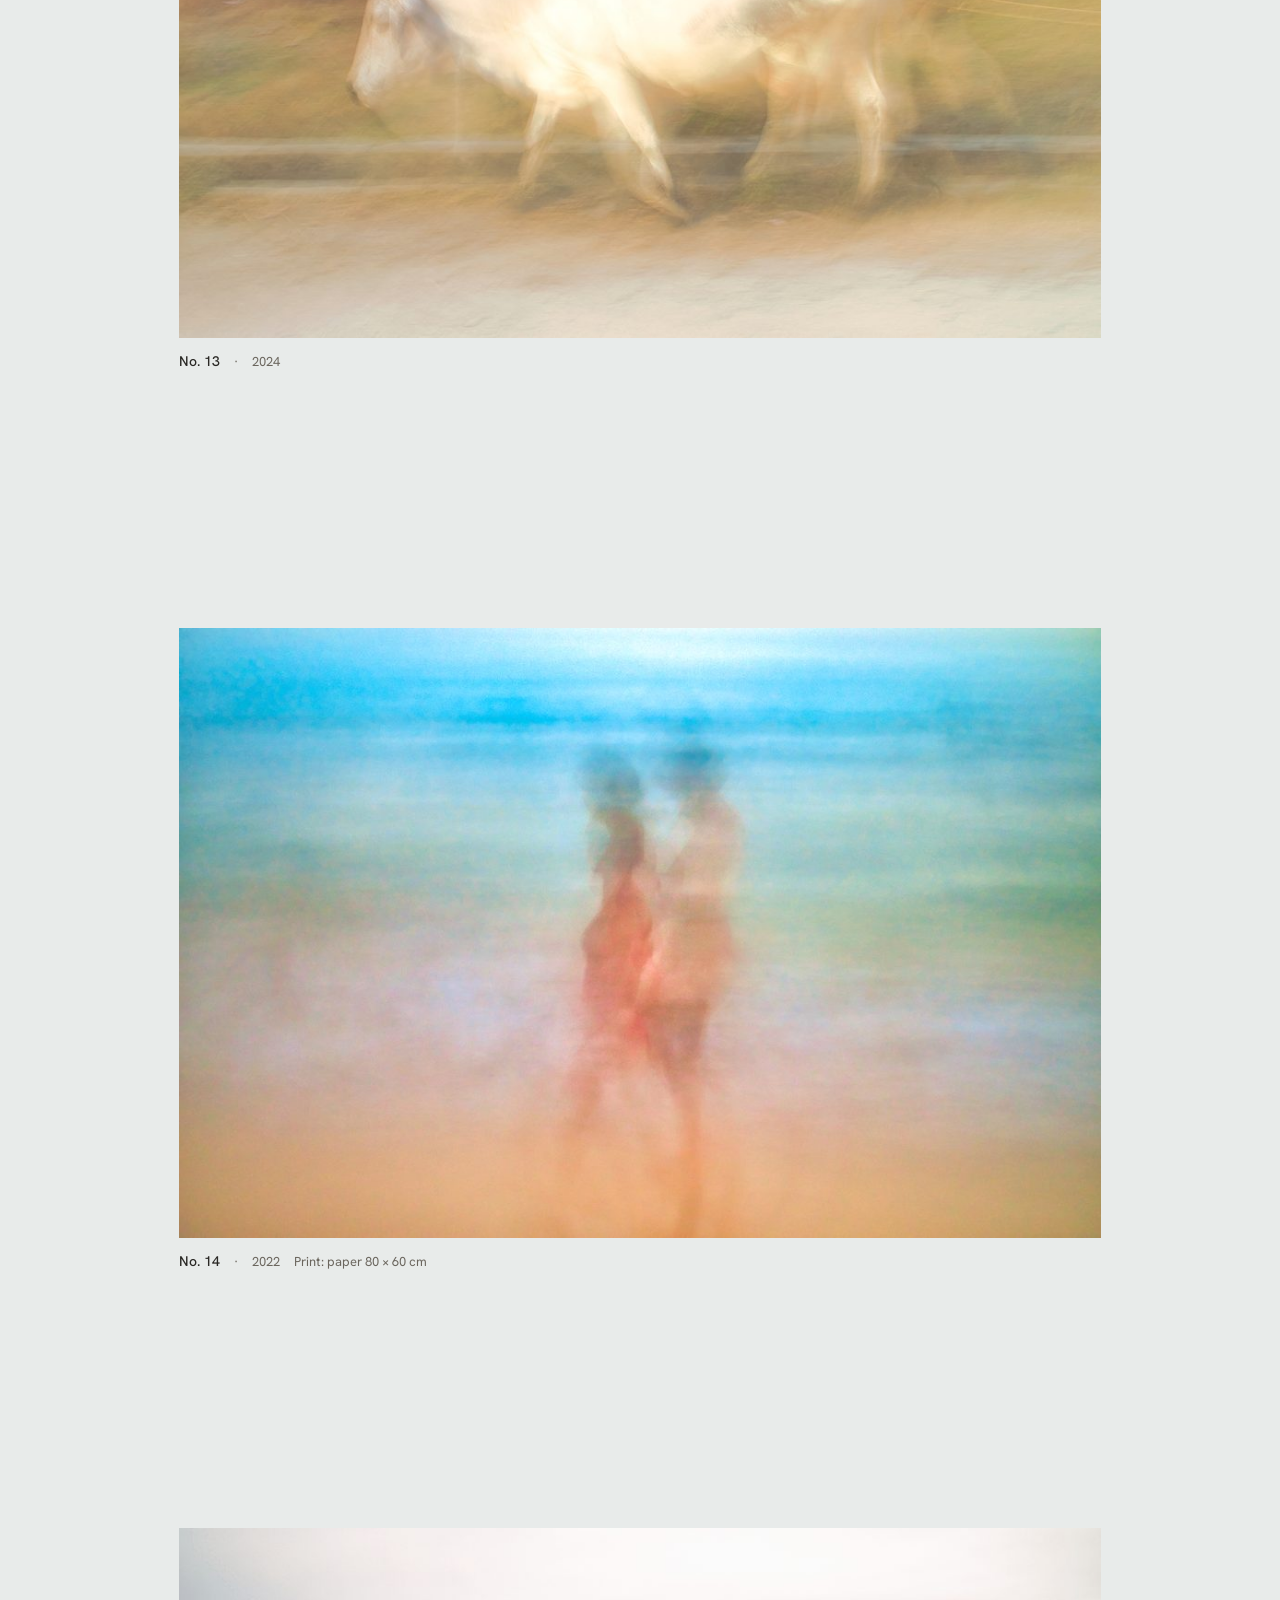
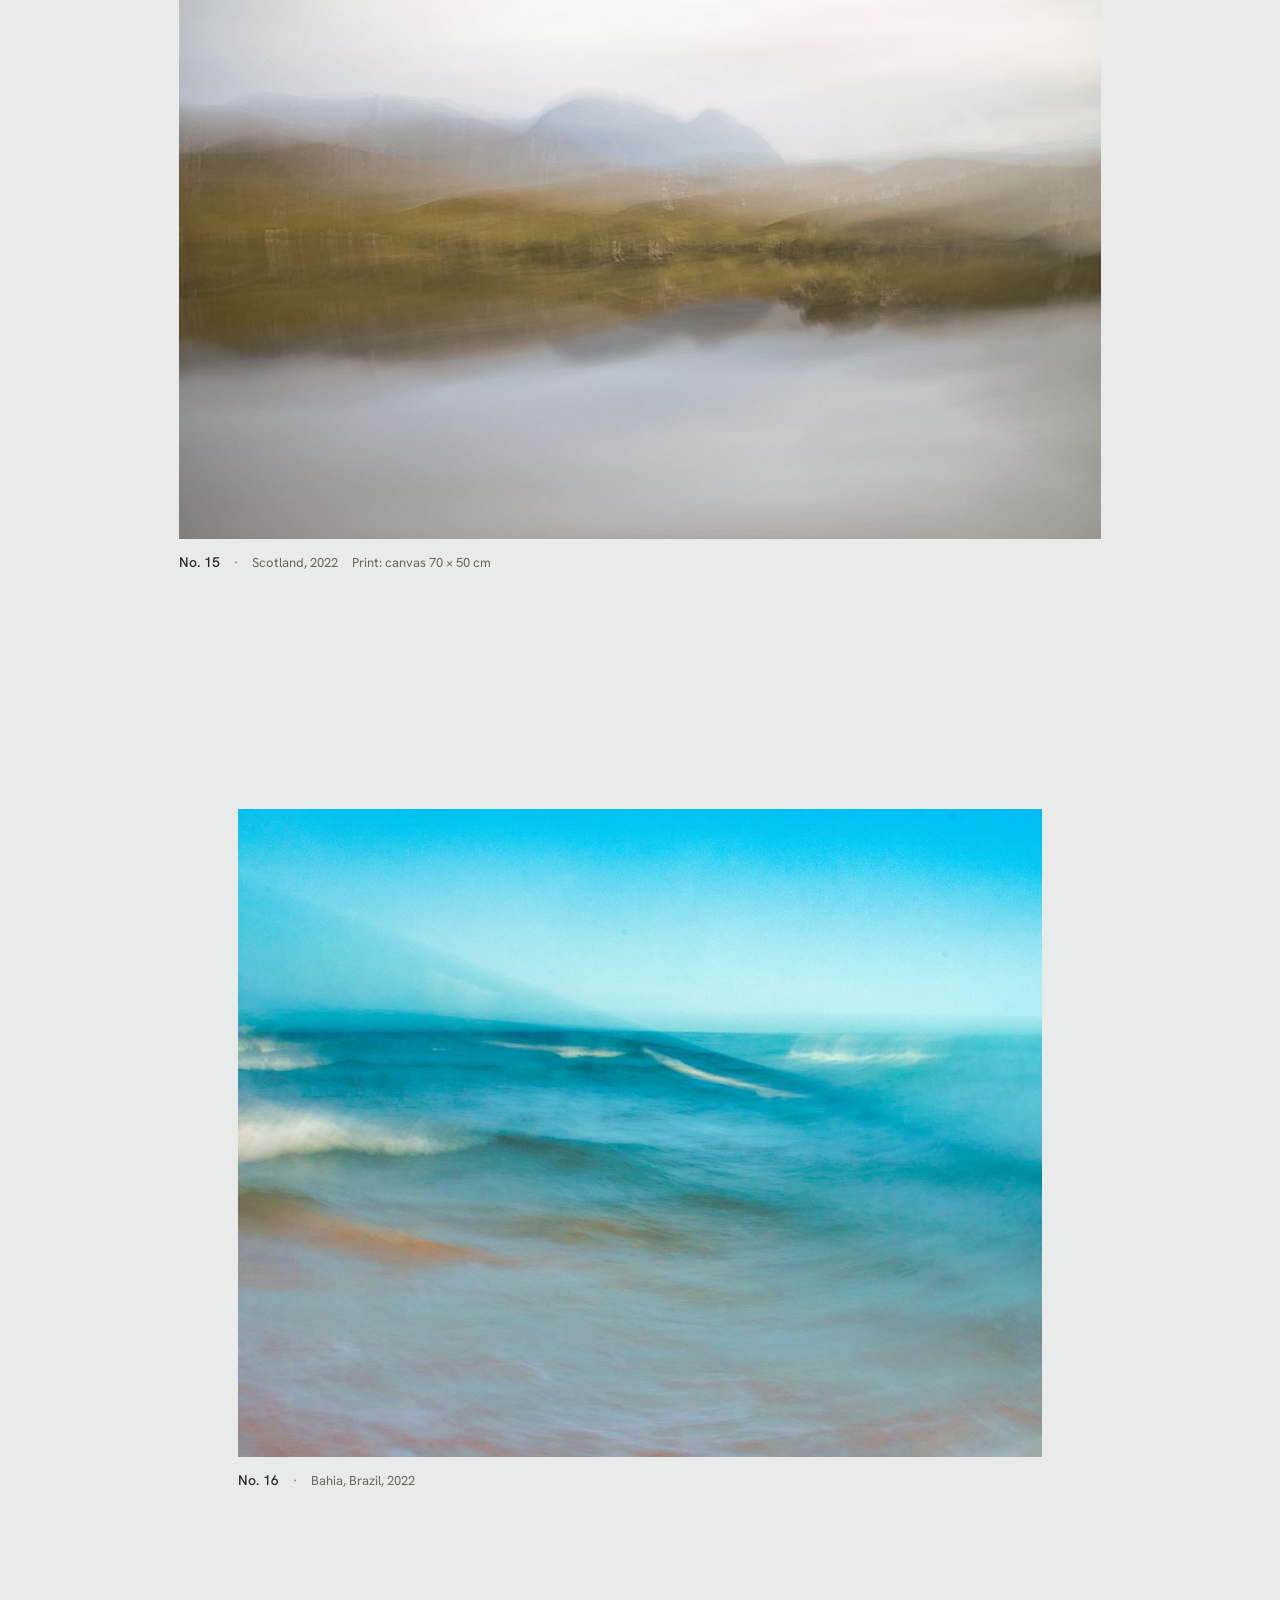
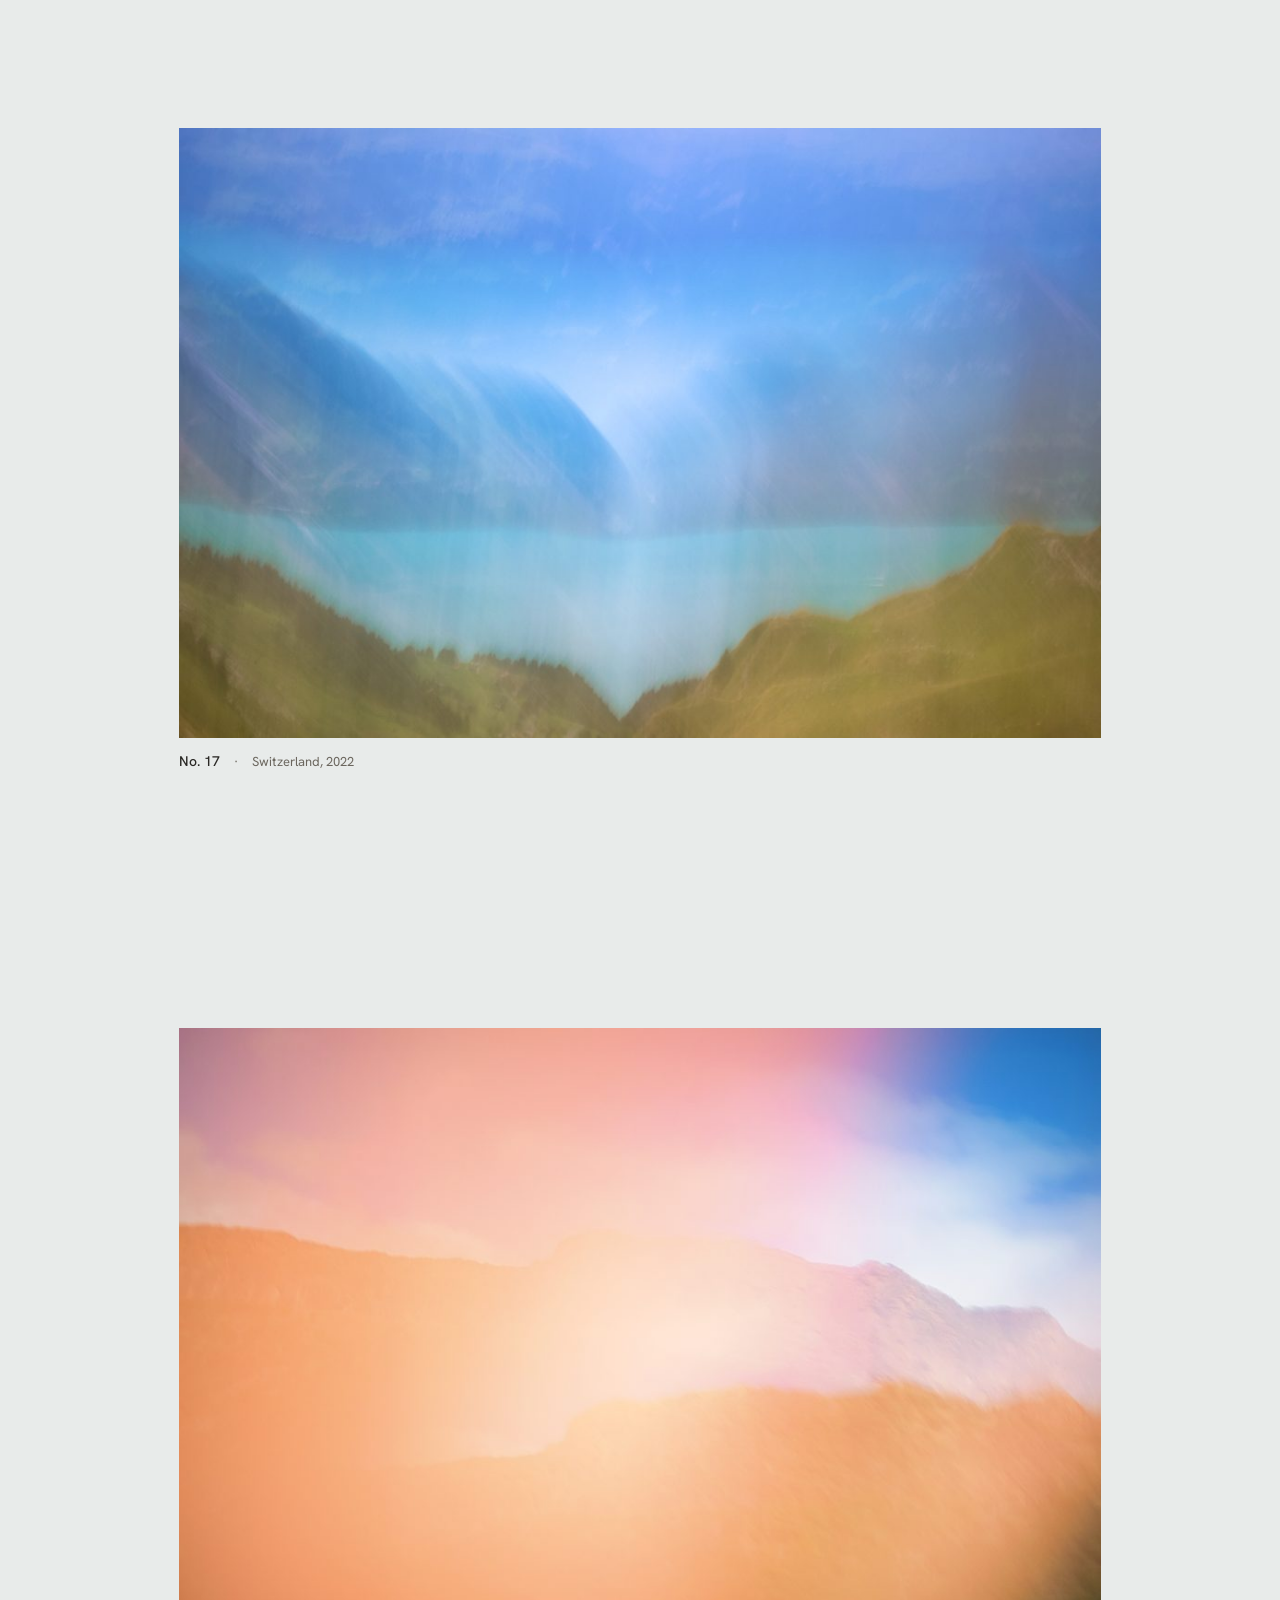
==== commit 9408cdfd: "Nr. 8: neueste Fassung Co-Authored-By: Claude Opus 5.5 <noreply@anthropic.com>" ====
--- a/en/index.html
+++ b/en/index.html
@@ -75,7 +75,7 @@
       <figcaption><span class="bu-nr">No. 7</span><span class="bu-meta">2024</span></figcaption>
     </figure>
     <figure class="werk werk--mitte" id="werk-8" style="--ar:1.5106">
-      <img src="../bilder/werk-08-1600.jpg?v=46ea5eb6" srcset="../bilder/werk-08-1000.jpg?v=46ea5eb6 1000w, ../bilder/werk-08-1600.jpg?v=46ea5eb6 1600w, ../bilder/werk-08-2400.jpg?v=46ea5eb6 2400w" sizes="(min-width: 900px) 70vw, 100vw" width="1600" height="1059" alt="Photograph No. 8, 2024" loading="lazy" decoding="async">
+      <img src="../bilder/werk-08-1600.jpg?v=af008b46" srcset="../bilder/werk-08-1000.jpg?v=af008b46 1000w, ../bilder/werk-08-1600.jpg?v=af008b46 1600w, ../bilder/werk-08-2400.jpg?v=af008b46 2400w" sizes="(min-width: 900px) 70vw, 100vw" width="1600" height="1059" alt="Photograph No. 8, 2024" loading="lazy" decoding="async">
       <figcaption><span class="bu-nr">No. 8</span><span class="bu-meta">2024</span></figcaption>
     </figure>
     <figure class="werk werk--mitte" id="werk-9" style="--ar:1.5106">
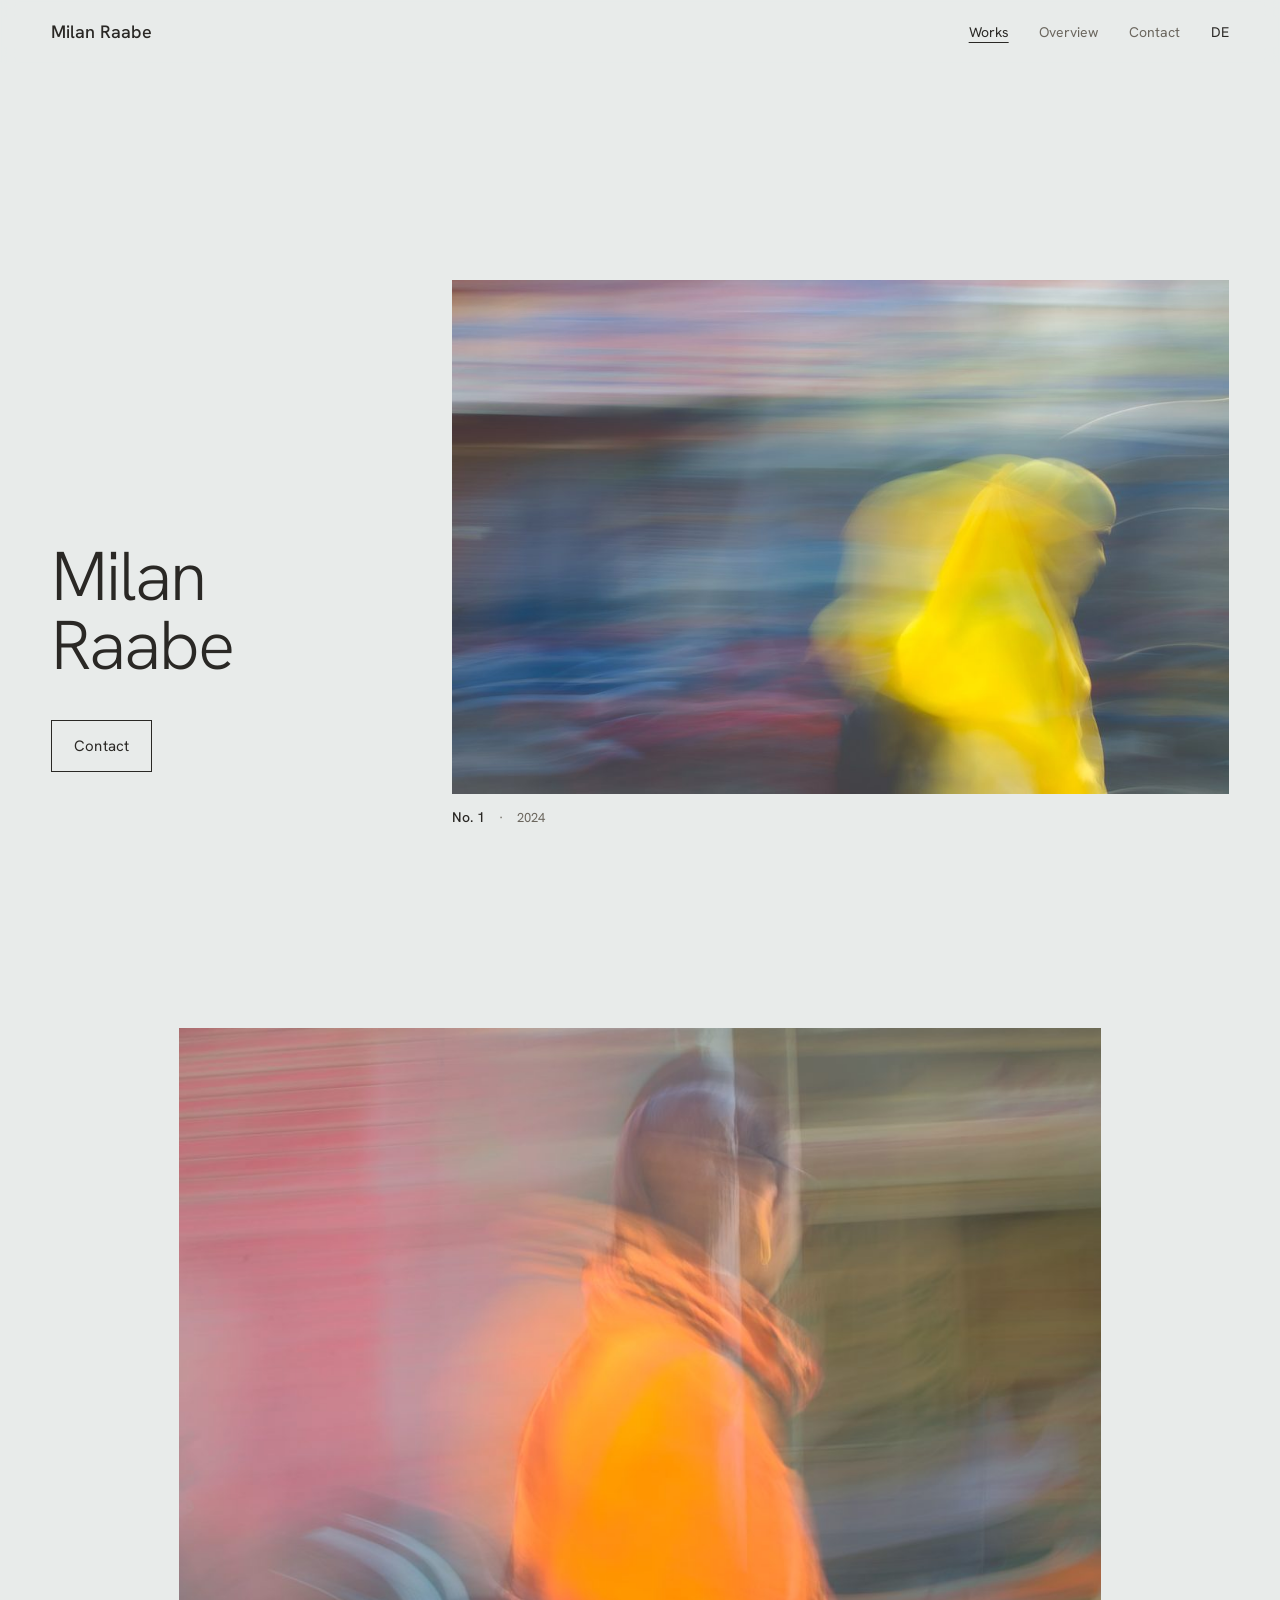
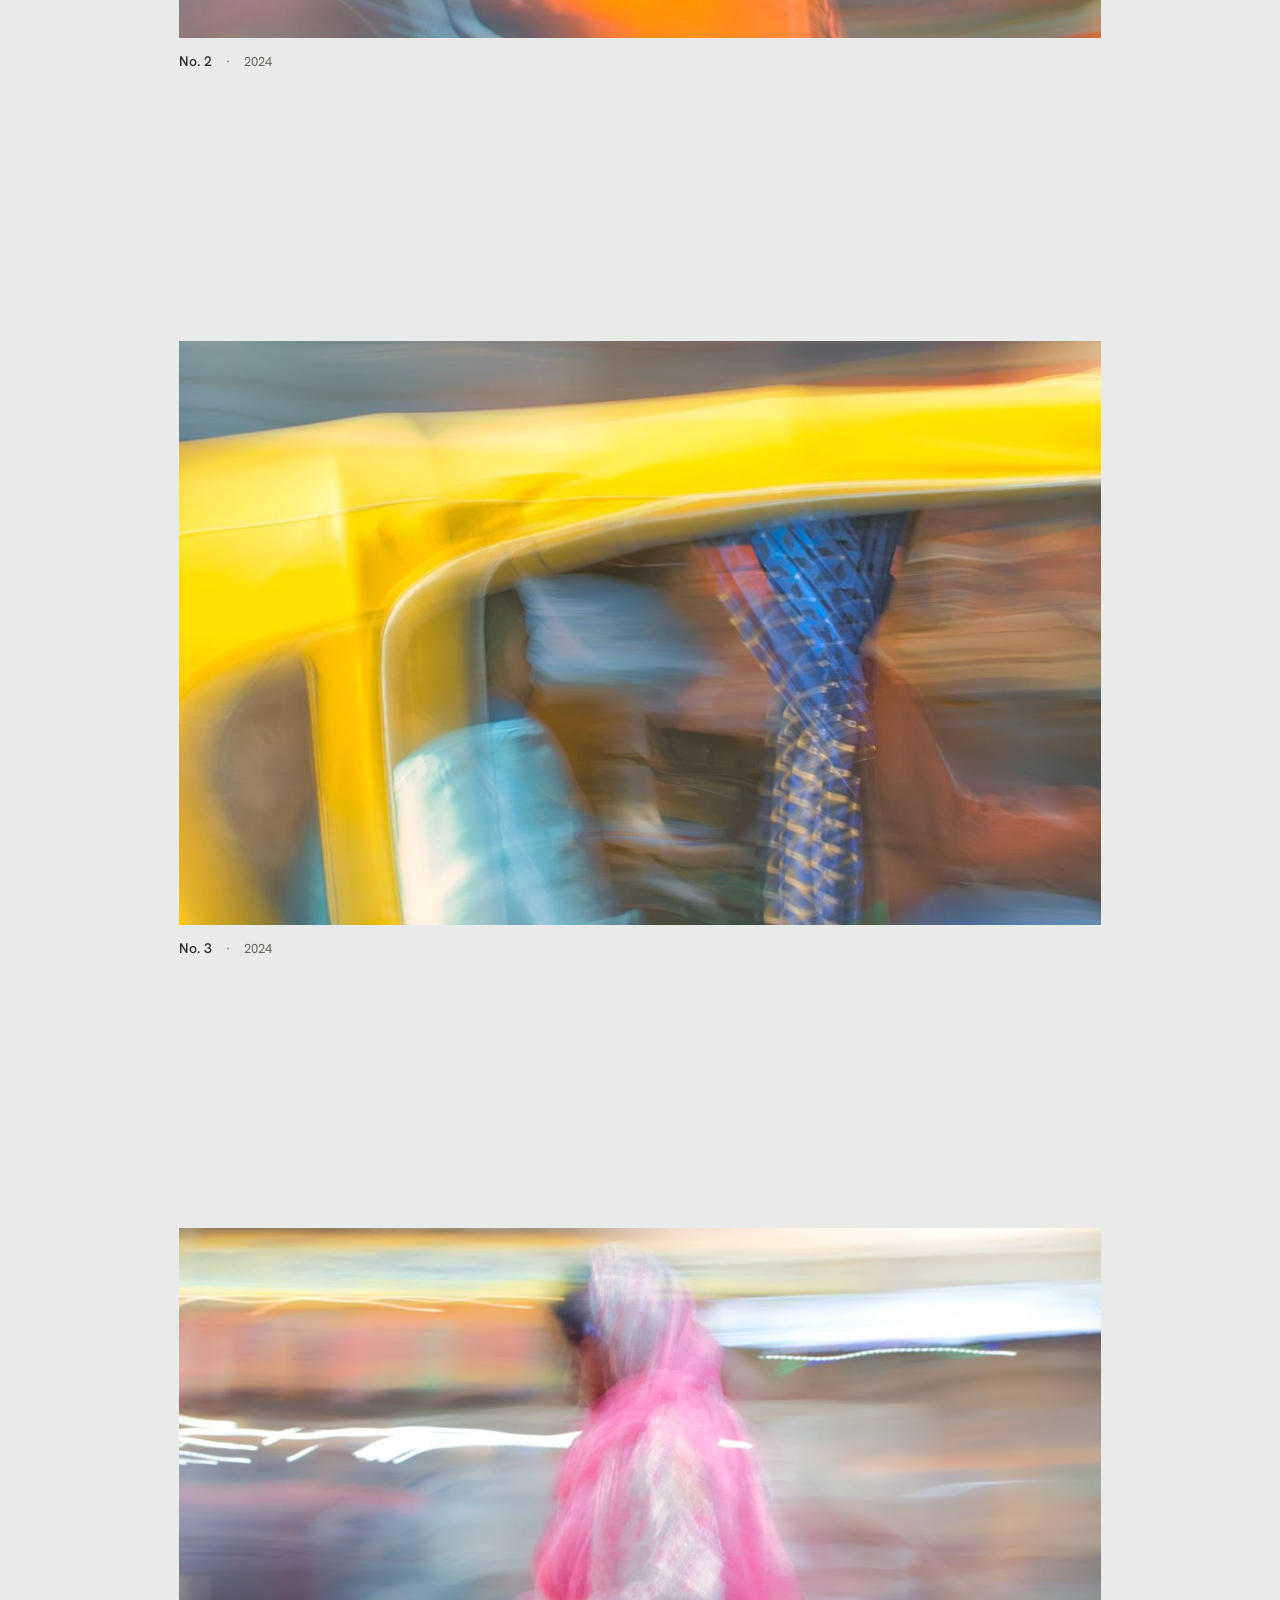
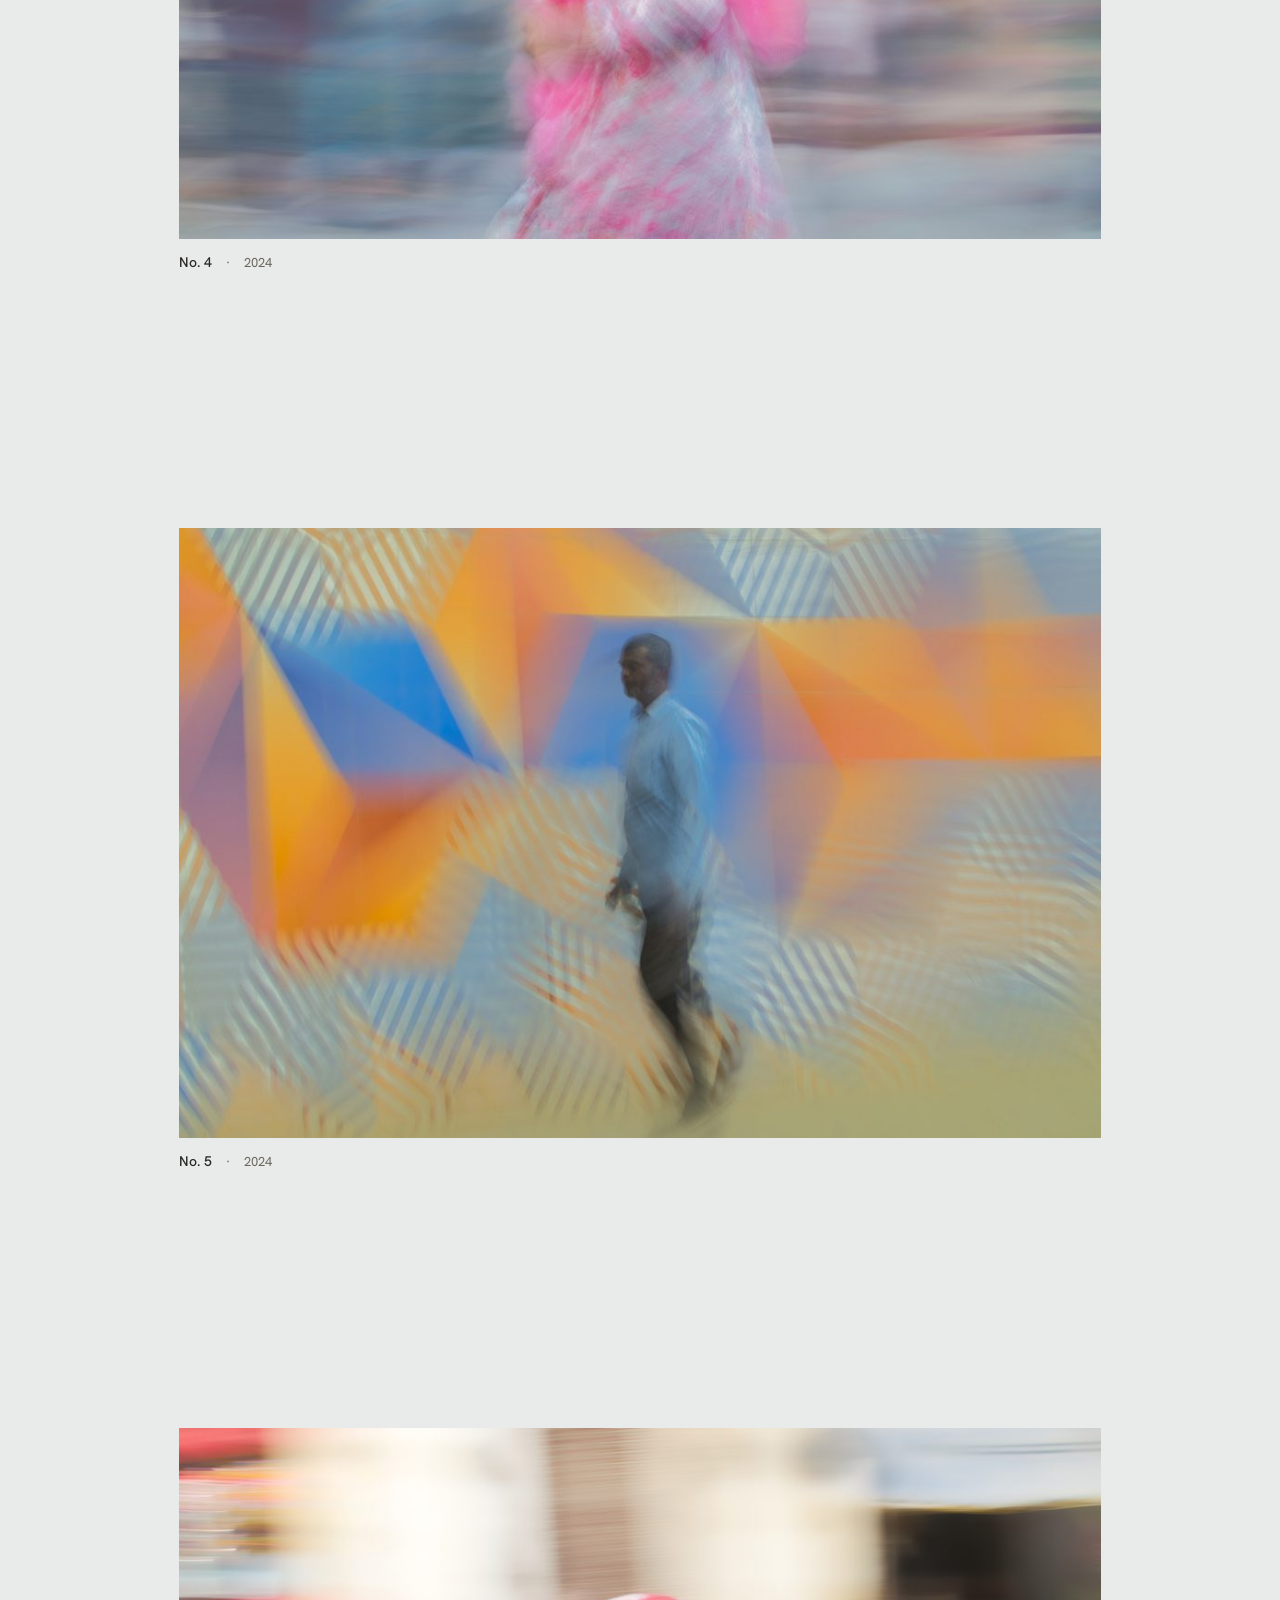
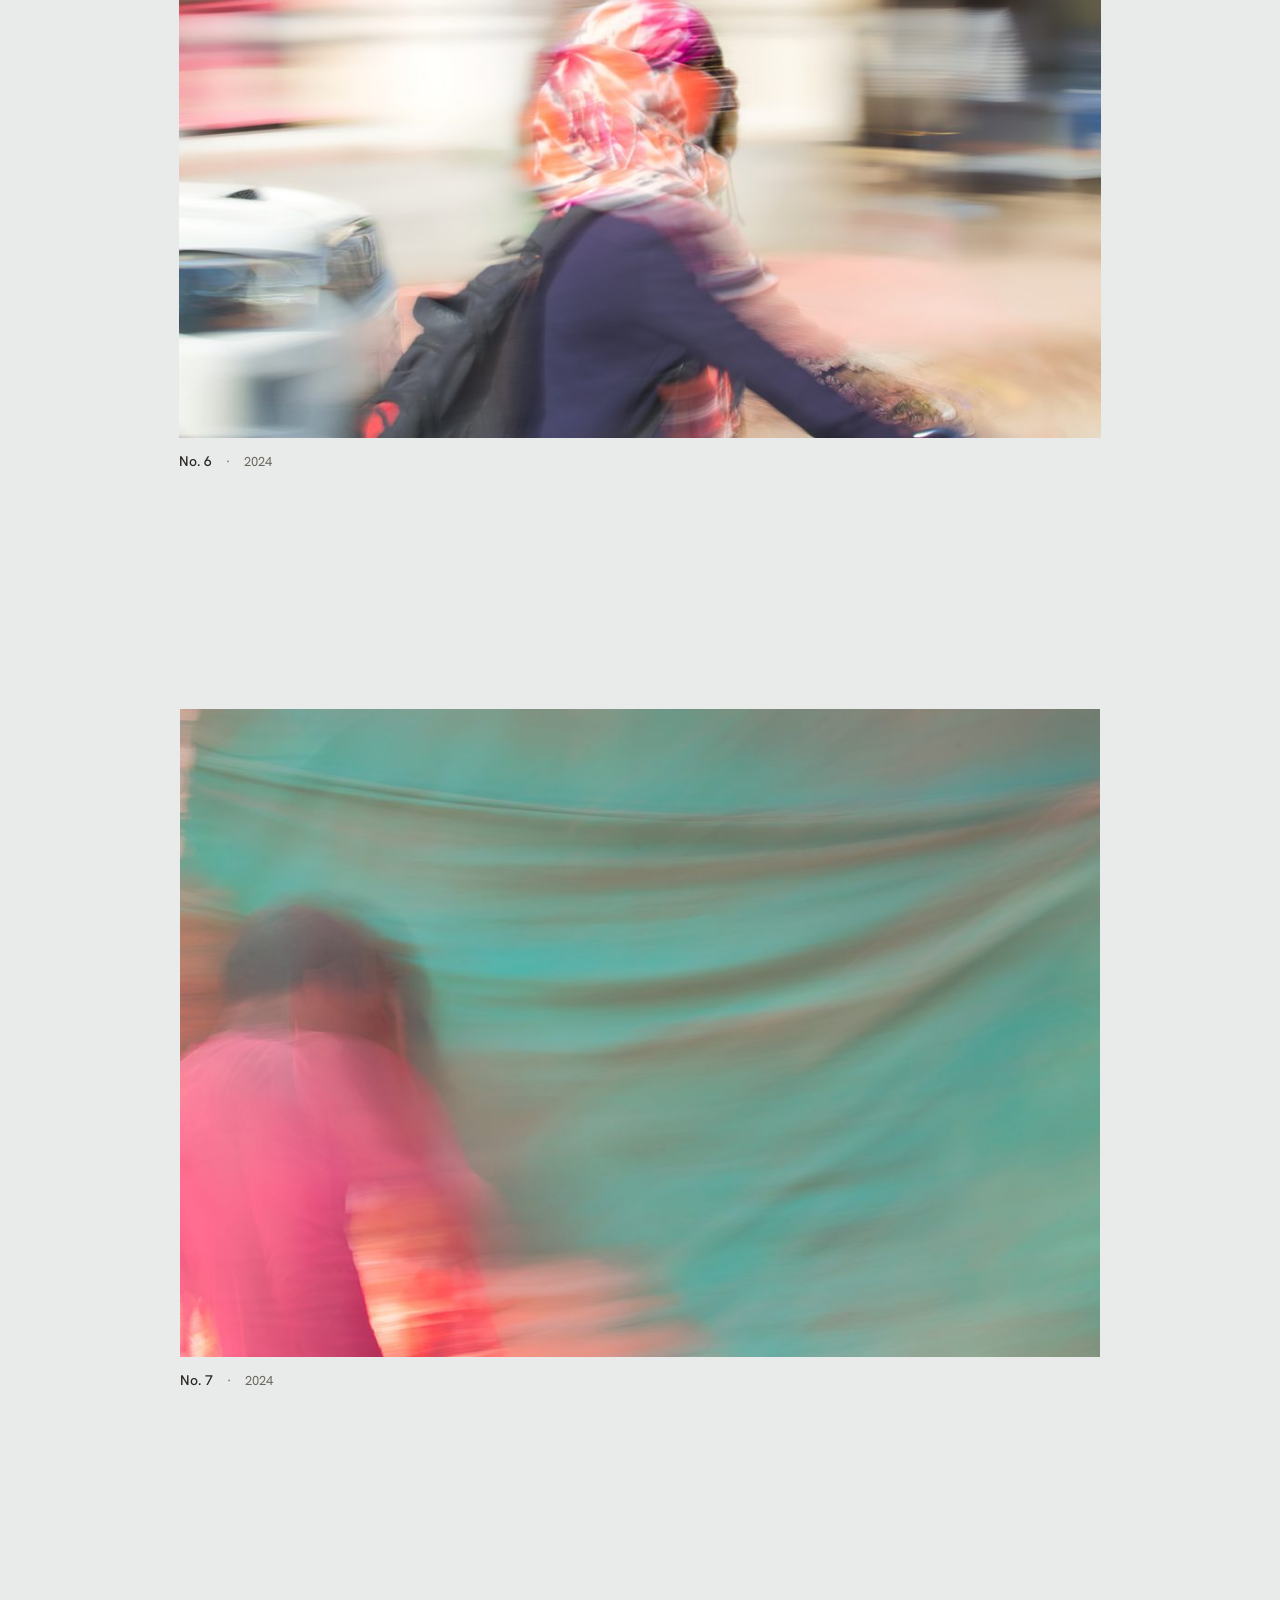
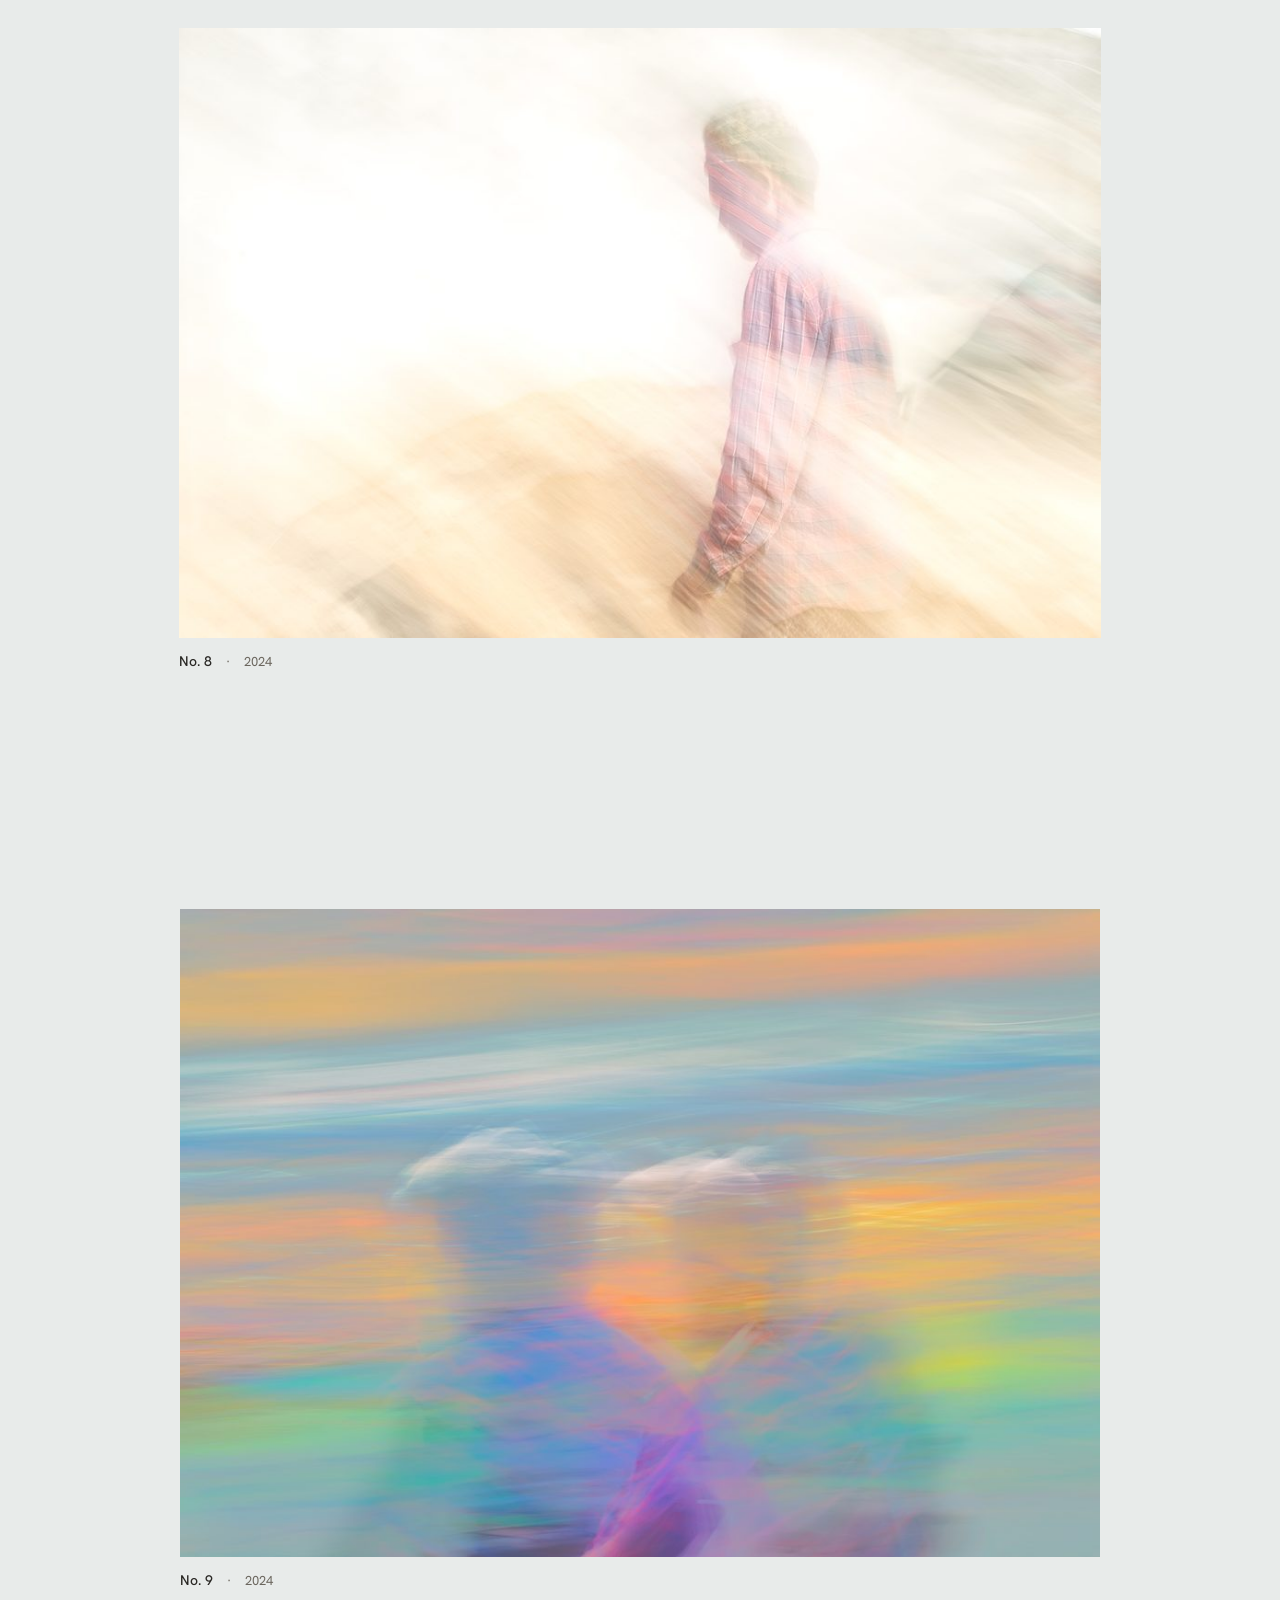
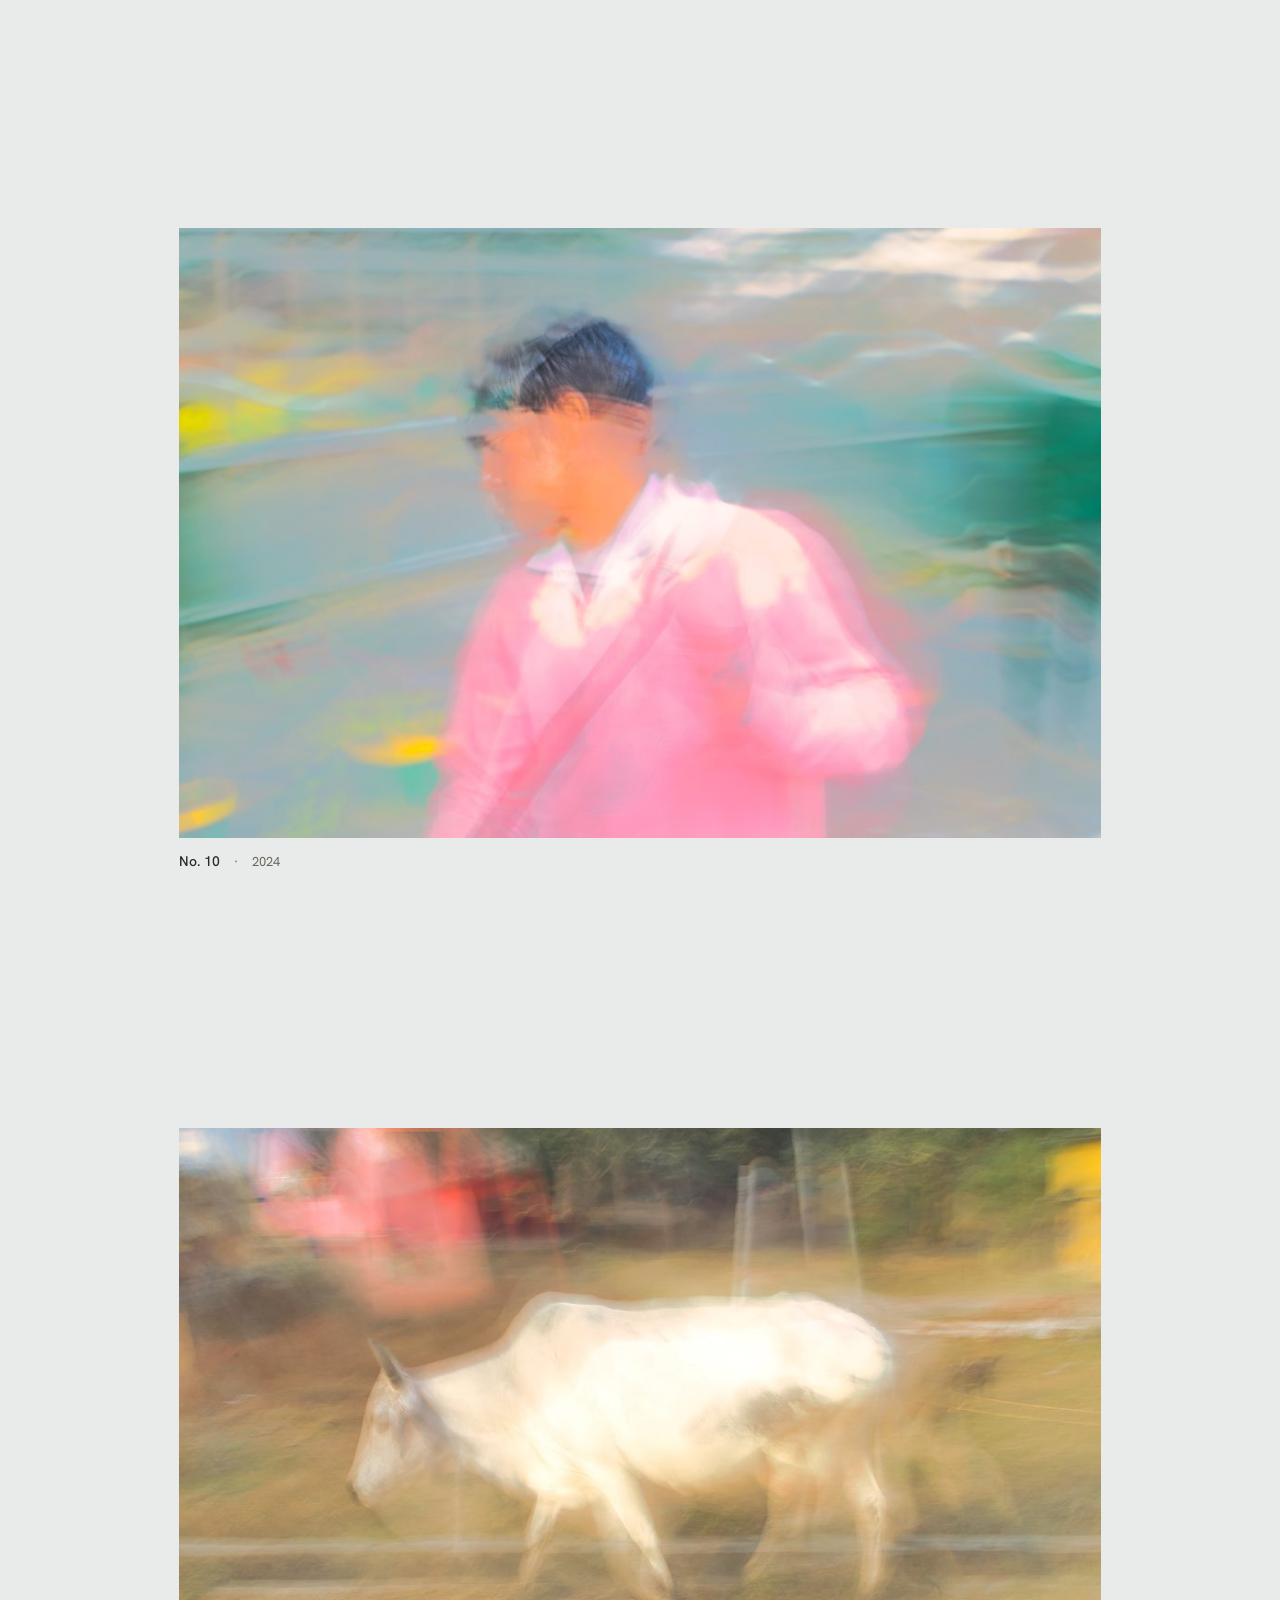
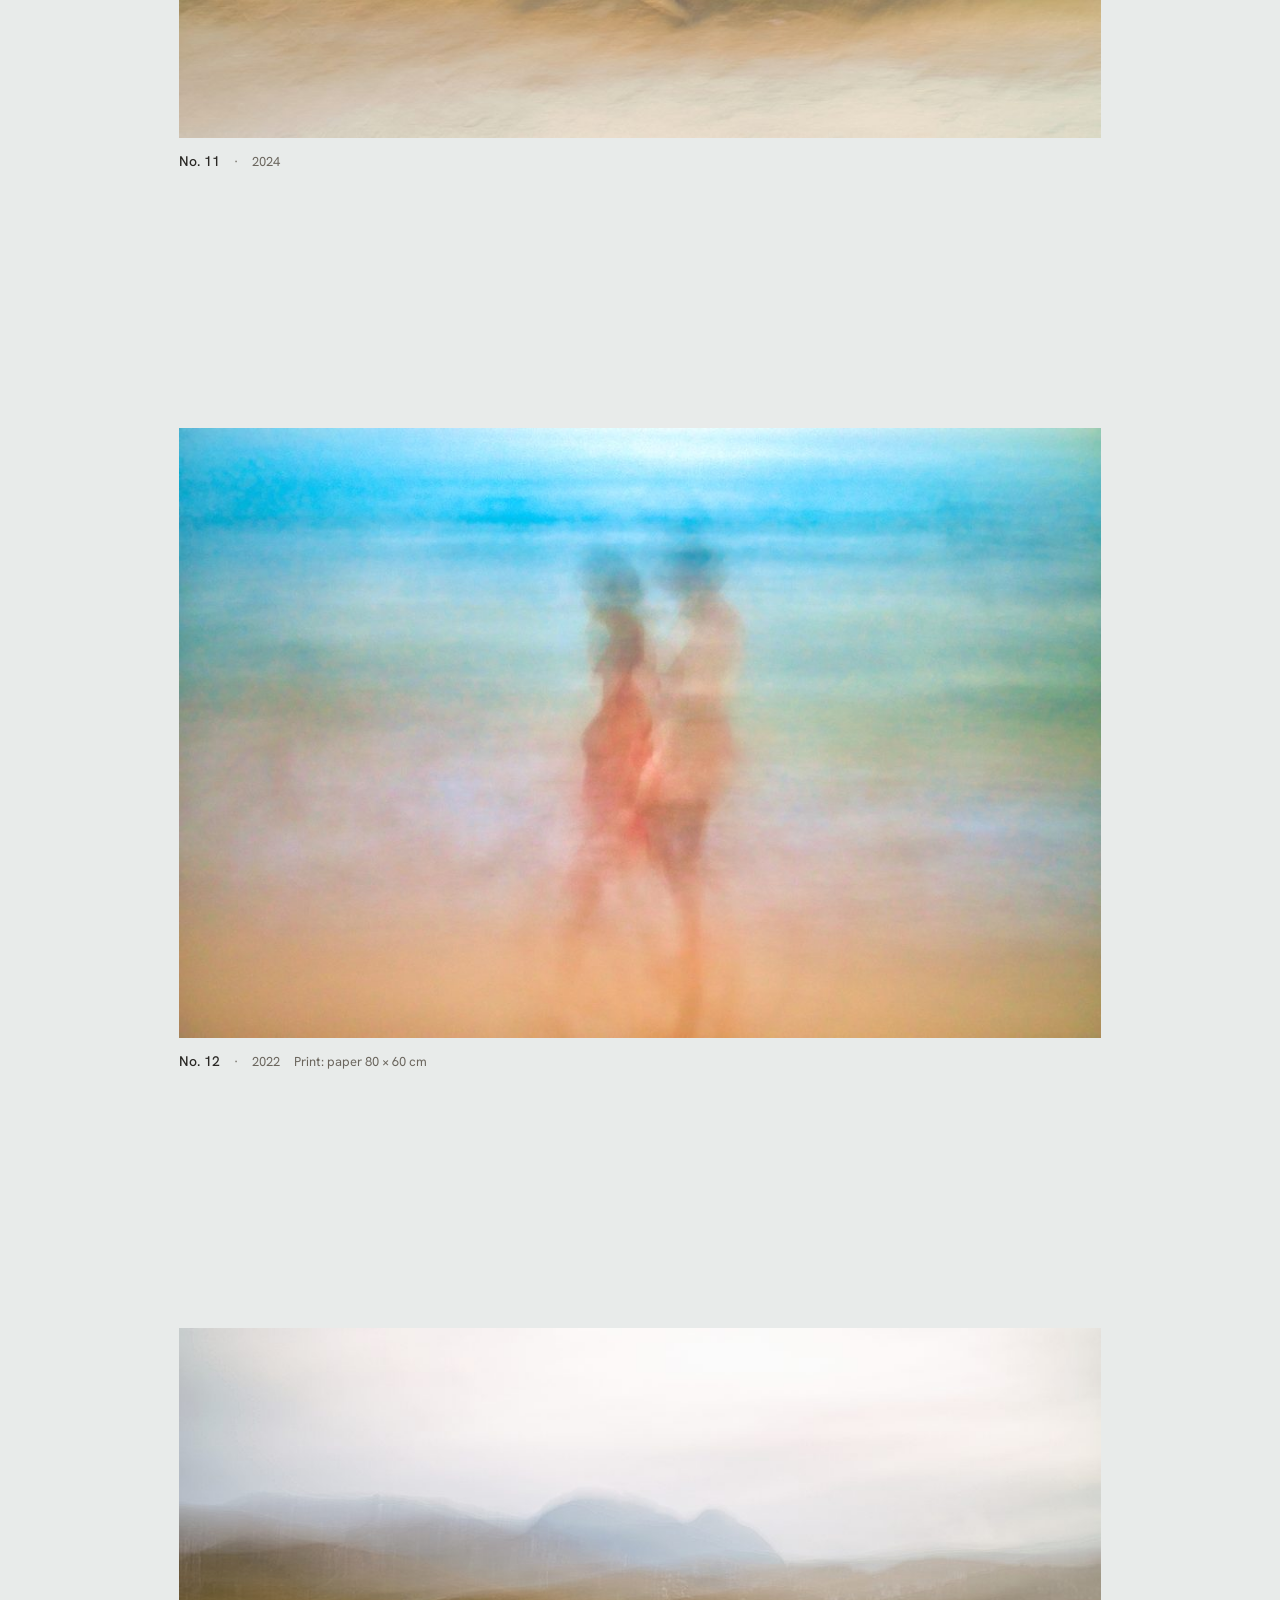
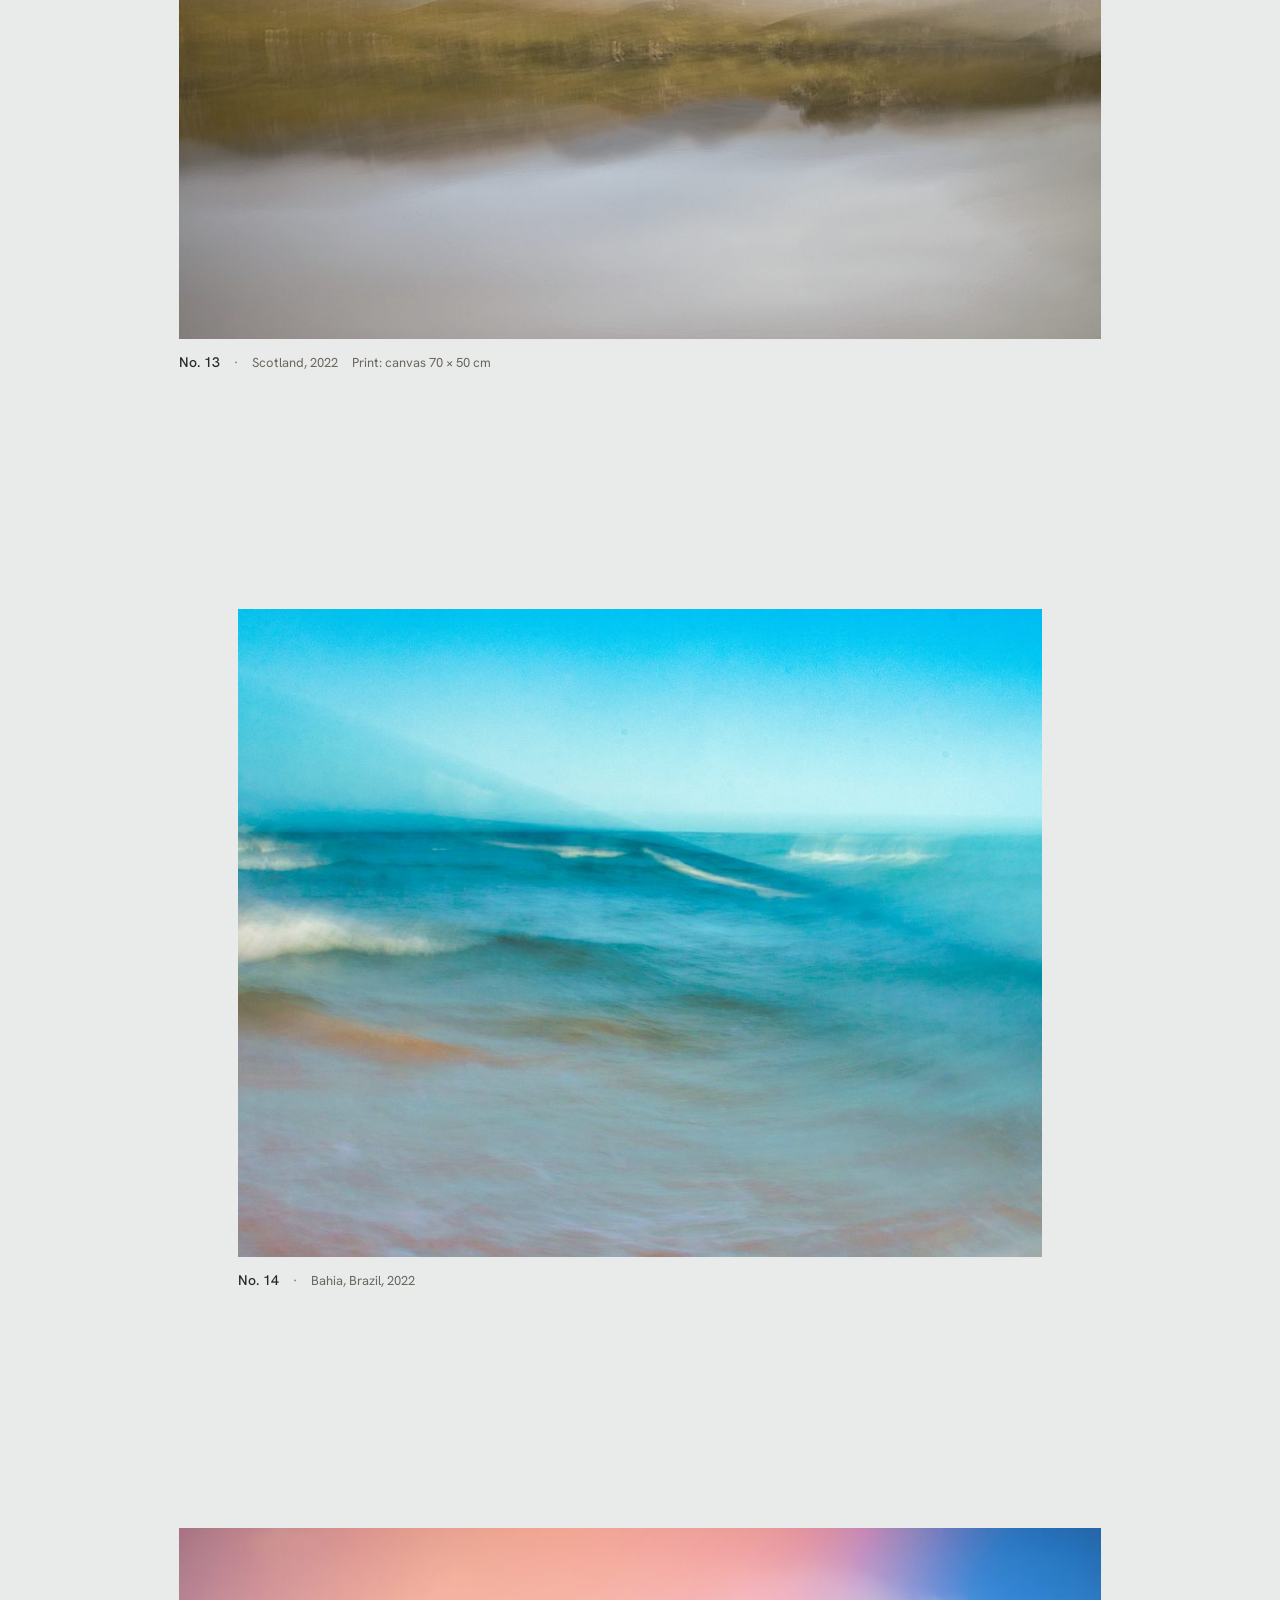
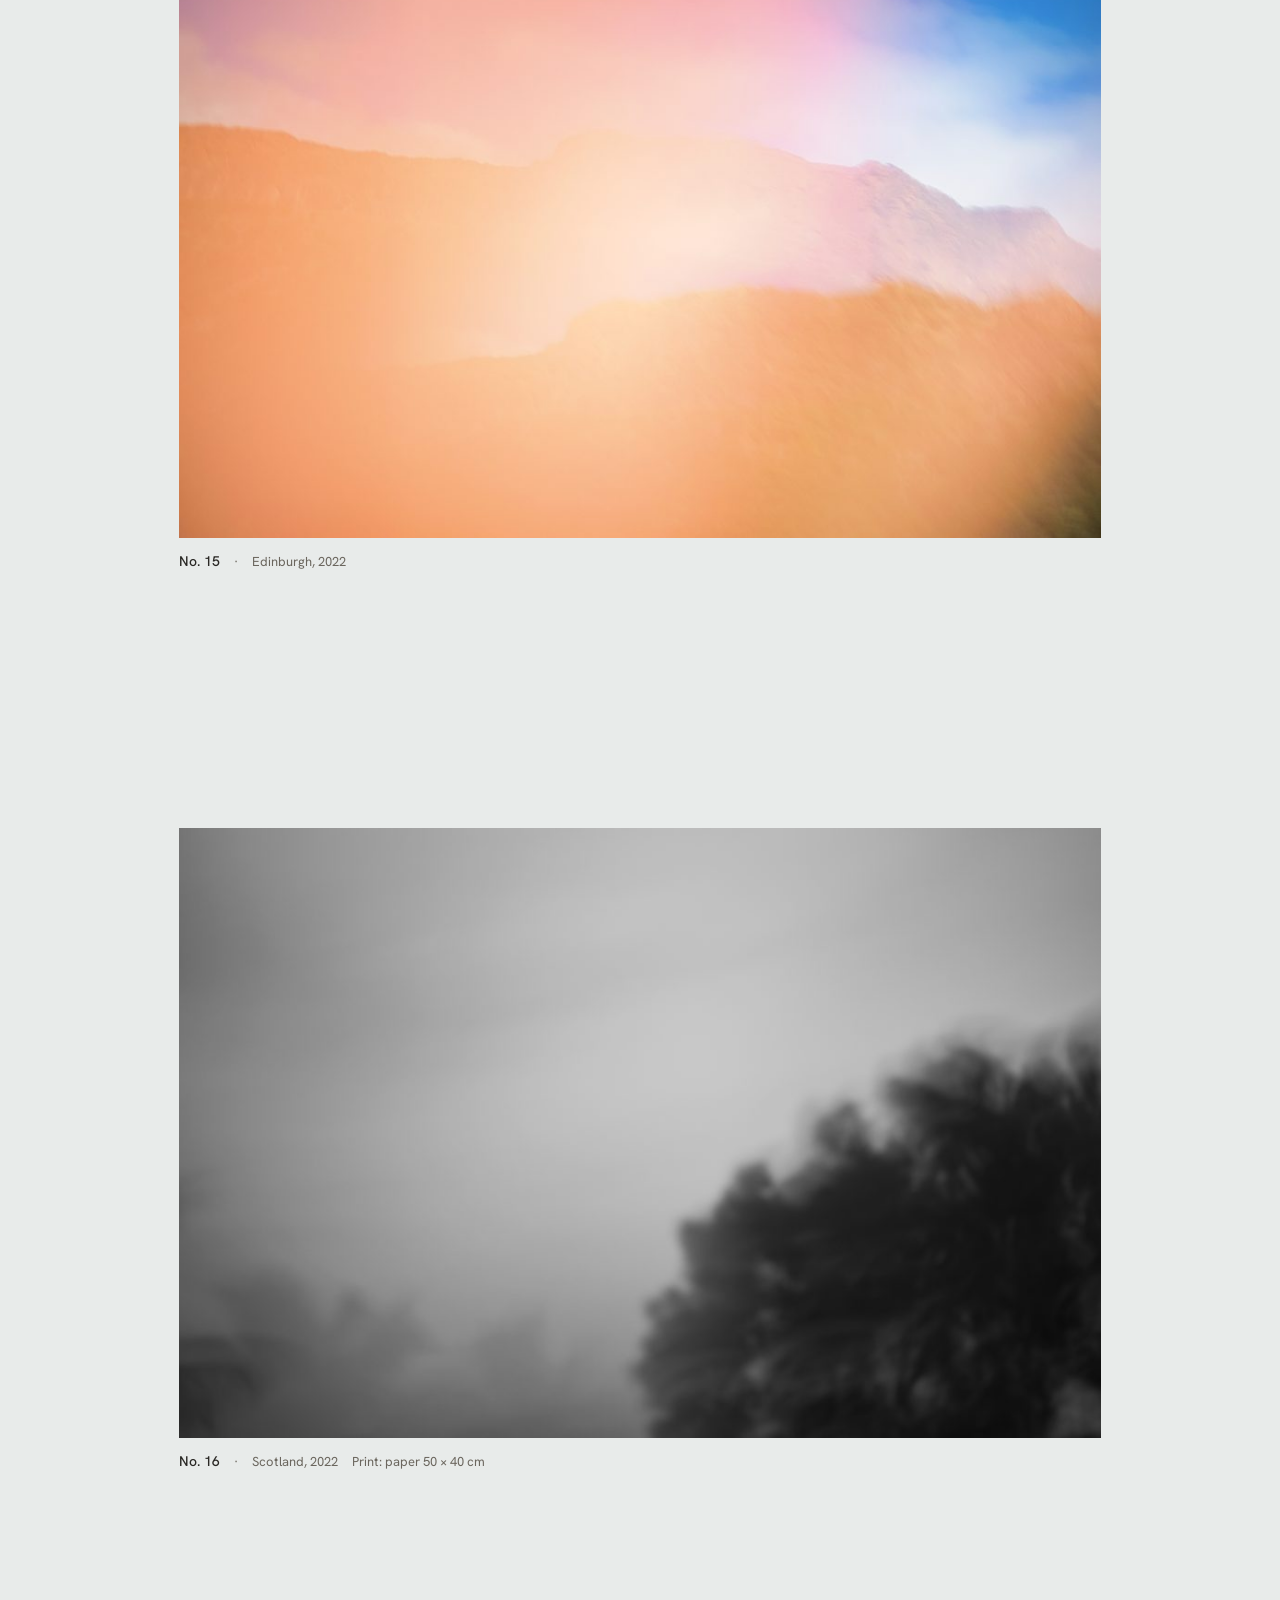
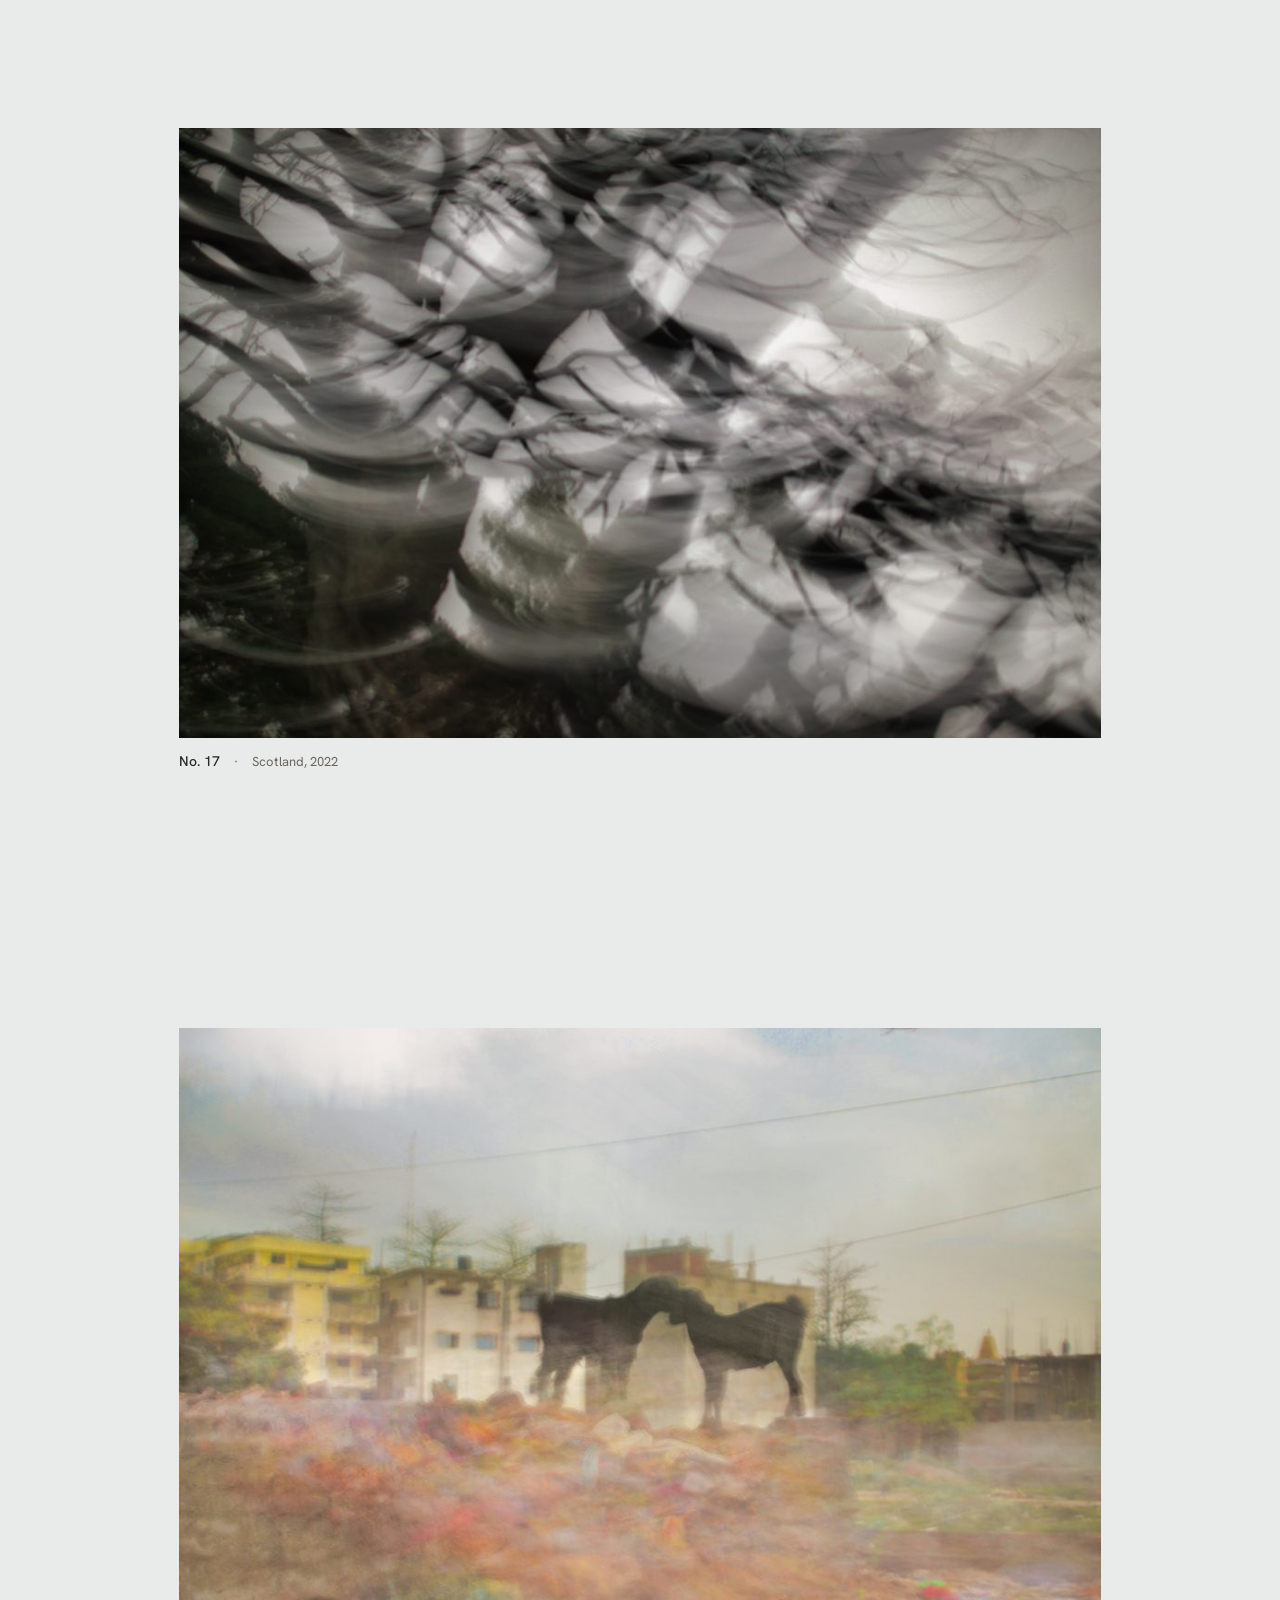
==== commit e5124573: "Übersicht mit Kategorien mensch · natur · leben, Werke neu kuratiert (25) - Übersicht: drei Kategori" ====
--- a/en/index.html
+++ b/en/index.html
@@ -23,7 +23,7 @@
   <link rel="alternate" hreflang="x-default" href="https://milanraabe.de/">
   <script type="application/ld+json">{"@context": "https://schema.org", "@type": "Person", "name": "Milan Raabe", "jobTitle": "Fotograf", "url": "https://milanraabe.de/", "address": {"@type": "PostalAddress", "addressLocality": "Leipzig", "addressCountry": "DE"}, "sameAs": ["https://www.instagram.com/milan_glatzer/"]}</script>
   <link rel="preload" href="../assets/fonts/hanken-grotesk-latin-300-normal.woff2" as="font" type="font/woff2" crossorigin>
-  <link rel="stylesheet" href="../assets/stil.css?v=da9476ae">
+  <link rel="stylesheet" href="../assets/stil.css?v=255c70b8">
 </head>
 <body>
   <a class="sprung" href="#werke">Skip to works</a>
@@ -51,19 +51,19 @@
   <section class="werke" id="werke" aria-label="Works">
     
     <figure class="werk werk--mitte" id="werk-2" style="--ar:1.5106">
-      <img src="../bilder/werk-02-1600.jpg?v=62897602" srcset="../bilder/werk-02-1000.jpg?v=62897602 1000w, ../bilder/werk-02-1600.jpg?v=62897602 1600w, ../bilder/werk-02-2400.jpg?v=62897602 2400w" sizes="(min-width: 900px) 70vw, 100vw" width="1600" height="1059" alt="Photograph No. 2, 2024" loading="lazy" decoding="async">
+      <img src="../bilder/werk-02-1600.jpg?v=a82a48ee" srcset="../bilder/werk-02-1000.jpg?v=a82a48ee 1000w, ../bilder/werk-02-1600.jpg?v=a82a48ee 1600w, ../bilder/werk-02-2400.jpg?v=a82a48ee 2400w" sizes="(min-width: 900px) 70vw, 100vw" width="1600" height="1059" alt="Photograph No. 2, 2024" loading="lazy" decoding="async">
       <figcaption><span class="bu-nr">No. 2</span><span class="bu-meta">2024</span></figcaption>
     </figure>
-    <figure class="werk werk--mitte" id="werk-3" style="--ar:1.5106">
-      <img src="../bilder/werk-03-1600.jpg?v=a82a48ee" srcset="../bilder/werk-03-1000.jpg?v=a82a48ee 1000w, ../bilder/werk-03-1600.jpg?v=a82a48ee 1600w, ../bilder/werk-03-2400.jpg?v=a82a48ee 2400w" sizes="(min-width: 900px) 70vw, 100vw" width="1600" height="1059" alt="Photograph No. 3, 2024" loading="lazy" decoding="async">
+    <figure class="werk werk--mitte" id="werk-3" style="--ar:1.5773">
+      <img src="../bilder/werk-03-1600.jpg?v=be8df374" srcset="../bilder/werk-03-1000.jpg?v=be8df374 1000w, ../bilder/werk-03-1600.jpg?v=be8df374 1600w, ../bilder/werk-03-2400.jpg?v=be8df374 2400w" sizes="(min-width: 900px) 70vw, 100vw" width="1600" height="1014" alt="Photograph No. 3, 2024" loading="lazy" decoding="async">
       <figcaption><span class="bu-nr">No. 3</span><span class="bu-meta">2024</span></figcaption>
     </figure>
     <figure class="werk werk--mitte" id="werk-4" style="--ar:1.5083">
       <img src="../bilder/werk-04-1600.jpg?v=bfdd6270" srcset="../bilder/werk-04-1000.jpg?v=bfdd6270 1000w, ../bilder/werk-04-1600.jpg?v=bfdd6270 1600w, ../bilder/werk-04-2400.jpg?v=bfdd6270 2400w" sizes="(min-width: 900px) 70vw, 100vw" width="1600" height="1061" alt="Photograph No. 4, 2024" loading="lazy" decoding="async">
       <figcaption><span class="bu-nr">No. 4</span><span class="bu-meta">2024</span></figcaption>
     </figure>
-    <figure class="werk werk--mitte" id="werk-5" style="--ar:1.5773">
-      <img src="../bilder/werk-05-1600.jpg?v=be8df374" srcset="../bilder/werk-05-1000.jpg?v=be8df374 1000w, ../bilder/werk-05-1600.jpg?v=be8df374 1600w, ../bilder/werk-05-2400.jpg?v=be8df374 2400w" sizes="(min-width: 900px) 70vw, 100vw" width="1600" height="1014" alt="Photograph No. 5, 2024" loading="lazy" decoding="async">
+    <figure class="werk werk--mitte" id="werk-5" style="--ar:1.5106">
+      <img src="../bilder/werk-05-1600.jpg?v=62897602" srcset="../bilder/werk-05-1000.jpg?v=62897602 1000w, ../bilder/werk-05-1600.jpg?v=62897602 1600w, ../bilder/werk-05-2400.jpg?v=62897602 2400w" sizes="(min-width: 900px) 70vw, 100vw" width="1600" height="1059" alt="Photograph No. 5, 2024" loading="lazy" decoding="async">
       <figcaption><span class="bu-nr">No. 5</span><span class="bu-meta">2024</span></figcaption>
     </figure>
     <figure class="werk werk--mitte" id="werk-6" style="--ar:1.5106">
@@ -75,120 +75,76 @@
       <figcaption><span class="bu-nr">No. 7</span><span class="bu-meta">2024</span></figcaption>
     </figure>
     <figure class="werk werk--mitte" id="werk-8" style="--ar:1.5106">
-      <img src="../bilder/werk-08-1600.jpg?v=af008b46" srcset="../bilder/werk-08-1000.jpg?v=af008b46 1000w, ../bilder/werk-08-1600.jpg?v=af008b46 1600w, ../bilder/werk-08-2400.jpg?v=af008b46 2400w" sizes="(min-width: 900px) 70vw, 100vw" width="1600" height="1059" alt="Photograph No. 8, 2024" loading="lazy" decoding="async">
+      <img src="../bilder/werk-08-1600.jpg?v=5d80c003" srcset="../bilder/werk-08-1000.jpg?v=5d80c003 1000w, ../bilder/werk-08-1600.jpg?v=5d80c003 1600w, ../bilder/werk-08-2400.jpg?v=5d80c003 2400w" sizes="(min-width: 900px) 70vw, 100vw" width="1600" height="1059" alt="Photograph No. 8, 2024" loading="lazy" decoding="async">
       <figcaption><span class="bu-nr">No. 8</span><span class="bu-meta">2024</span></figcaption>
     </figure>
-    <figure class="werk werk--mitte" id="werk-9" style="--ar:1.5106">
-      <img src="../bilder/werk-09-1600.jpg?v=8a07270a" srcset="../bilder/werk-09-1000.jpg?v=8a07270a 1000w, ../bilder/werk-09-1600.jpg?v=8a07270a 1600w, ../bilder/werk-09-2400.jpg?v=8a07270a 2400w" sizes="(min-width: 900px) 70vw, 100vw" width="1600" height="1059" alt="Photograph No. 9, 2024" loading="lazy" decoding="async">
+    <figure class="werk werk--mitte" id="werk-9" style="--ar:1.4184">
+      <img src="../bilder/werk-09-1600.jpg?v=a4d811c8" srcset="../bilder/werk-09-1000.jpg?v=a4d811c8 1000w, ../bilder/werk-09-1600.jpg?v=a4d811c8 1600w, ../bilder/werk-09-2400.jpg?v=a4d811c8 2400w" sizes="(min-width: 900px) 70vw, 100vw" width="1600" height="1128" alt="Photograph No. 9, 2024" loading="lazy" decoding="async">
       <figcaption><span class="bu-nr">No. 9</span><span class="bu-meta">2024</span></figcaption>
     </figure>
     <figure class="werk werk--mitte" id="werk-10" style="--ar:1.5106">
-      <img src="../bilder/werk-10-1600.jpg?v=8da341ce" srcset="../bilder/werk-10-1000.jpg?v=8da341ce 1000w, ../bilder/werk-10-1600.jpg?v=8da341ce 1600w, ../bilder/werk-10-2400.jpg?v=8da341ce 2400w" sizes="(min-width: 900px) 70vw, 100vw" width="1600" height="1059" alt="Photograph No. 10, 2024" loading="lazy" decoding="async">
+      <img src="../bilder/werk-10-1600.jpg?v=af008b46" srcset="../bilder/werk-10-1000.jpg?v=af008b46 1000w, ../bilder/werk-10-1600.jpg?v=af008b46 1600w, ../bilder/werk-10-2400.jpg?v=af008b46 2400w" sizes="(min-width: 900px) 70vw, 100vw" width="1600" height="1059" alt="Photograph No. 10, 2024" loading="lazy" decoding="async">
       <figcaption><span class="bu-nr">No. 10</span><span class="bu-meta">2024</span></figcaption>
     </figure>
     <figure class="werk werk--mitte" id="werk-11" style="--ar:1.5106">
-      <img src="../bilder/werk-11-1600.jpg?v=5d80c003" srcset="../bilder/werk-11-1000.jpg?v=5d80c003 1000w, ../bilder/werk-11-1600.jpg?v=5d80c003 1600w, ../bilder/werk-11-2400.jpg?v=5d80c003 2400w" sizes="(min-width: 900px) 70vw, 100vw" width="1600" height="1059" alt="Photograph No. 11, 2024" loading="lazy" decoding="async">
+      <img src="../bilder/werk-11-1600.jpg?v=afa7ebff" srcset="../bilder/werk-11-1000.jpg?v=afa7ebff 1000w, ../bilder/werk-11-1600.jpg?v=afa7ebff 1600w, ../bilder/werk-11-2400.jpg?v=afa7ebff 2400w" sizes="(min-width: 900px) 70vw, 100vw" width="1600" height="1059" alt="Photograph No. 11, 2024" loading="lazy" decoding="async">
       <figcaption><span class="bu-nr">No. 11</span><span class="bu-meta">2024</span></figcaption>
     </figure>
     <figure class="werk werk--mitte" id="werk-12" style="--ar:1.5106">
-      <img src="../bilder/werk-12-1600.jpg?v=40446393" srcset="../bilder/werk-12-1000.jpg?v=40446393 1000w, ../bilder/werk-12-1600.jpg?v=40446393 1600w, ../bilder/werk-12-2400.jpg?v=40446393 2400w" sizes="(min-width: 900px) 70vw, 100vw" width="1600" height="1059" alt="Photograph No. 12, 2024" loading="lazy" decoding="async">
-      <figcaption><span class="bu-nr">No. 12</span><span class="bu-meta">2024</span></figcaption>
-    </figure>
-    <figure class="werk werk--mitte" id="werk-13" style="--ar:1.5106">
-      <img src="../bilder/werk-13-1600.jpg?v=afa7ebff" srcset="../bilder/werk-13-1000.jpg?v=afa7ebff 1000w, ../bilder/werk-13-1600.jpg?v=afa7ebff 1600w, ../bilder/werk-13-2400.jpg?v=afa7ebff 2400w" sizes="(min-width: 900px) 70vw, 100vw" width="1600" height="1059" alt="Photograph No. 13, 2024" loading="lazy" decoding="async">
-      <figcaption><span class="bu-nr">No. 13</span><span class="bu-meta">2024</span></figcaption>
-    </figure>
-    <figure class="werk werk--mitte" id="werk-14" style="--ar:1.5106">
-      <img src="../bilder/werk-14-1600.jpg?v=2a72c47a" srcset="../bilder/werk-14-1000.jpg?v=2a72c47a 1000w, ../bilder/werk-14-1600.jpg?v=2a72c47a 1600w, ../bilder/werk-14-2400.jpg?v=2a72c47a 2400w" sizes="(min-width: 900px) 70vw, 100vw" width="1600" height="1059" alt="Photograph No. 14, 2022" loading="lazy" decoding="async">
-      <figcaption><span class="bu-nr">No. 14</span><span class="bu-meta">2022</span><span class="bu-meta">Print: paper 80 × 60 cm</span></figcaption>
-    </figure>
-    <figure class="werk werk--mitte" id="werk-15" style="--ar:1.5083">
-      <img src="../bilder/werk-15-1600.jpg?v=c31e1276" srcset="../bilder/werk-15-1000.jpg?v=c31e1276 1000w, ../bilder/werk-15-1600.jpg?v=c31e1276 1600w, ../bilder/werk-15-2400.jpg?v=c31e1276 2400w" sizes="(min-width: 900px) 70vw, 100vw" width="1600" height="1061" alt="Photograph No. 15, Scotland, 2022" loading="lazy" decoding="async">
-      <figcaption><span class="bu-nr">No. 15</span><span class="bu-meta">Scotland, 2022</span><span class="bu-meta">Print: canvas 70 × 50 cm</span></figcaption>
-    </figure>
-    <figure class="werk werk--mitte" id="werk-16" style="--ar:1.2407">
-      <img src="../bilder/werk-16-1600.jpg?v=5716b65f" srcset="../bilder/werk-16-1000.jpg?v=5716b65f 1000w, ../bilder/werk-16-1600.jpg?v=5716b65f 1600w, ../bilder/werk-16-2400.jpg?v=5716b65f 2400w" sizes="(min-width: 900px) 70vw, 100vw" width="1600" height="1290" alt="Photograph No. 16, Bahia, Brazil, 2022" loading="lazy" decoding="async">
-      <figcaption><span class="bu-nr">No. 16</span><span class="bu-meta">Bahia, Brazil, 2022</span></figcaption>
+      <img src="../bilder/werk-12-1600.jpg?v=2a72c47a" srcset="../bilder/werk-12-1000.jpg?v=2a72c47a 1000w, ../bilder/werk-12-1600.jpg?v=2a72c47a 1600w, ../bilder/werk-12-2400.jpg?v=2a72c47a 2400w" sizes="(min-width: 900px) 70vw, 100vw" width="1600" height="1059" alt="Photograph No. 12, 2022" loading="lazy" decoding="async">
+      <figcaption><span class="bu-nr">No. 12</span><span class="bu-meta">2022</span><span class="bu-meta">Print: paper 80 × 60 cm</span></figcaption>
+    </figure>
+    <figure class="werk werk--mitte" id="werk-13" style="--ar:1.5083">
+      <img src="../bilder/werk-13-1600.jpg?v=c31e1276" srcset="../bilder/werk-13-1000.jpg?v=c31e1276 1000w, ../bilder/werk-13-1600.jpg?v=c31e1276 1600w, ../bilder/werk-13-2400.jpg?v=c31e1276 2400w" sizes="(min-width: 900px) 70vw, 100vw" width="1600" height="1061" alt="Photograph No. 13, Scotland, 2022" loading="lazy" decoding="async">
+      <figcaption><span class="bu-nr">No. 13</span><span class="bu-meta">Scotland, 2022</span><span class="bu-meta">Print: canvas 70 × 50 cm</span></figcaption>
+    </figure>
+    <figure class="werk werk--mitte" id="werk-14" style="--ar:1.2407">
+      <img src="../bilder/werk-14-1600.jpg?v=5716b65f" srcset="../bilder/werk-14-1000.jpg?v=5716b65f 1000w, ../bilder/werk-14-1600.jpg?v=5716b65f 1600w, ../bilder/werk-14-2400.jpg?v=5716b65f 2400w" sizes="(min-width: 900px) 70vw, 100vw" width="1600" height="1290" alt="Photograph No. 14, Bahia, Brazil, 2022" loading="lazy" decoding="async">
+      <figcaption><span class="bu-nr">No. 14</span><span class="bu-meta">Bahia, Brazil, 2022</span></figcaption>
+    </figure>
+    <figure class="werk werk--mitte" id="werk-15" style="--ar:1.5106">
+      <img src="../bilder/werk-15-1600.jpg?v=93564bbb" srcset="../bilder/werk-15-1000.jpg?v=93564bbb 1000w, ../bilder/werk-15-1600.jpg?v=93564bbb 1600w, ../bilder/werk-15-2400.jpg?v=93564bbb 2400w" sizes="(min-width: 900px) 70vw, 100vw" width="1600" height="1059" alt="Photograph No. 15, Edinburgh, 2022" loading="lazy" decoding="async">
+      <figcaption><span class="bu-nr">No. 15</span><span class="bu-meta">Edinburgh, 2022</span></figcaption>
+    </figure>
+    <figure class="werk werk--mitte" id="werk-16" style="--ar:1.5106">
+      <img src="../bilder/werk-16-1600.jpg?v=ad50a526" srcset="../bilder/werk-16-1000.jpg?v=ad50a526 1000w, ../bilder/werk-16-1600.jpg?v=ad50a526 1600w, ../bilder/werk-16-2400.jpg?v=ad50a526 2400w" sizes="(min-width: 900px) 70vw, 100vw" width="1600" height="1059" alt="Photograph No. 16, Scotland, 2022" loading="lazy" decoding="async">
+      <figcaption><span class="bu-nr">No. 16</span><span class="bu-meta">Scotland, 2022</span><span class="bu-meta">Print: paper 50 × 40 cm</span></figcaption>
     </figure>
     <figure class="werk werk--mitte" id="werk-17" style="--ar:1.5106">
-      <img src="../bilder/werk-17-1600.jpg?v=e291123b" srcset="../bilder/werk-17-1000.jpg?v=e291123b 1000w, ../bilder/werk-17-1600.jpg?v=e291123b 1600w, ../bilder/werk-17-2400.jpg?v=e291123b 2400w" sizes="(min-width: 900px) 70vw, 100vw" width="1600" height="1059" alt="Photograph No. 17, Switzerland, 2022" loading="lazy" decoding="async">
-      <figcaption><span class="bu-nr">No. 17</span><span class="bu-meta">Switzerland, 2022</span></figcaption>
+      <img src="../bilder/werk-17-1600.jpg?v=22597dfd" srcset="../bilder/werk-17-1000.jpg?v=22597dfd 1000w, ../bilder/werk-17-1600.jpg?v=22597dfd 1600w, ../bilder/werk-17-2400.jpg?v=22597dfd 2400w" sizes="(min-width: 900px) 70vw, 100vw" width="1600" height="1059" alt="Photograph No. 17, Scotland, 2022" loading="lazy" decoding="async">
+      <figcaption><span class="bu-nr">No. 17</span><span class="bu-meta">Scotland, 2022</span></figcaption>
     </figure>
     <figure class="werk werk--mitte" id="werk-18" style="--ar:1.5106">
-      <img src="../bilder/werk-18-1600.jpg?v=93564bbb" srcset="../bilder/werk-18-1000.jpg?v=93564bbb 1000w, ../bilder/werk-18-1600.jpg?v=93564bbb 1600w, ../bilder/werk-18-2400.jpg?v=93564bbb 2400w" sizes="(min-width: 900px) 70vw, 100vw" width="1600" height="1059" alt="Photograph No. 18, Edinburgh, 2022" loading="lazy" decoding="async">
-      <figcaption><span class="bu-nr">No. 18</span><span class="bu-meta">Edinburgh, 2022</span></figcaption>
-    </figure>
-    <figure class="werk werk--mitte" id="werk-19" style="--ar:1.5106">
-      <img src="../bilder/werk-19-1600.jpg?v=ad50a526" srcset="../bilder/werk-19-1000.jpg?v=ad50a526 1000w, ../bilder/werk-19-1600.jpg?v=ad50a526 1600w, ../bilder/werk-19-2400.jpg?v=ad50a526 2400w" sizes="(min-width: 900px) 70vw, 100vw" width="1600" height="1059" alt="Photograph No. 19, Scotland, 2022" loading="lazy" decoding="async">
-      <figcaption><span class="bu-nr">No. 19</span><span class="bu-meta">Scotland, 2022</span><span class="bu-meta">Print: paper 50 × 40 cm</span></figcaption>
-    </figure>
-    <figure class="werk werk--mitte" id="werk-20" style="--ar:1.4085">
-      <img src="../bilder/werk-20-1600.jpg?v=0132d1e9" srcset="../bilder/werk-20-1000.jpg?v=0132d1e9 1000w, ../bilder/werk-20-1600.jpg?v=0132d1e9 1600w, ../bilder/werk-20-2400.jpg?v=0132d1e9 2400w" sizes="(min-width: 900px) 70vw, 100vw" width="1600" height="1136" alt="Photograph No. 20, Crete, 2025" loading="lazy" decoding="async">
-      <figcaption><span class="bu-nr">No. 20</span><span class="bu-meta">Crete, 2025</span></figcaption>
-    </figure>
-    <figure class="werk werk--mitte" id="werk-21" style="--ar:1.4265">
-      <img src="../bilder/werk-21-1600.jpg?v=24803ae1" srcset="../bilder/werk-21-1000.jpg?v=24803ae1 1000w, ../bilder/werk-21-1600.jpg?v=24803ae1 1600w, ../bilder/werk-21-2400.jpg?v=24803ae1 2400w" sizes="(min-width: 900px) 70vw, 100vw" width="1600" height="1122" alt="Photograph No. 21, Crete, 2025" loading="lazy" decoding="async">
-      <figcaption><span class="bu-nr">No. 21</span><span class="bu-meta">Crete, 2025</span></figcaption>
+      <img src="../bilder/werk-18-1600.jpg?v=0d27d765" srcset="../bilder/werk-18-1000.jpg?v=0d27d765 1000w, ../bilder/werk-18-1600.jpg?v=0d27d765 1600w, ../bilder/werk-18-2400.jpg?v=0d27d765 2400w" sizes="(min-width: 900px) 70vw, 100vw" width="1600" height="1059" alt="Photograph No. 18, 2024" loading="lazy" decoding="async">
+      <figcaption><span class="bu-nr">No. 18</span><span class="bu-meta">2024</span><span class="bu-meta">Print: canvas 70.5 × 50.5 cm</span></figcaption>
+    </figure>
+    <figure class="werk werk--mitte" id="werk-19" style="--ar:1.5083">
+      <img src="../bilder/werk-19-1600.jpg?v=5583af35" srcset="../bilder/werk-19-1000.jpg?v=5583af35 1000w, ../bilder/werk-19-1600.jpg?v=5583af35 1600w, ../bilder/werk-19-2400.jpg?v=5583af35 2400w" sizes="(min-width: 900px) 70vw, 100vw" width="1600" height="1061" alt="Photograph No. 19, 2024" loading="lazy" decoding="async">
+      <figcaption><span class="bu-nr">No. 19</span><span class="bu-meta">2024</span></figcaption>
+    </figure>
+    <figure class="werk werk--mitte" id="werk-20" style="--ar:1.5106">
+      <img src="../bilder/werk-20-1600.jpg?v=84468ae5" srcset="../bilder/werk-20-1000.jpg?v=84468ae5 1000w, ../bilder/werk-20-1600.jpg?v=84468ae5 1600w, ../bilder/werk-20-2400.jpg?v=84468ae5 2400w" sizes="(min-width: 900px) 70vw, 100vw" width="1600" height="1059" alt="Photograph No. 20, 2024" loading="lazy" decoding="async">
+      <figcaption><span class="bu-nr">No. 20</span><span class="bu-meta">2024</span></figcaption>
+    </figure>
+    <figure class="werk werk--mitte" id="werk-21" style="--ar:1.5314">
+      <img src="../bilder/werk-21-1600.jpg?v=24633c62" srcset="../bilder/werk-21-1000.jpg?v=24633c62 1000w, ../bilder/werk-21-1600.jpg?v=24633c62 1600w, ../bilder/werk-21-2400.jpg?v=24633c62 2400w" sizes="(min-width: 900px) 70vw, 100vw" width="1600" height="1045" alt="Photograph No. 21, 2024" loading="lazy" decoding="async">
+      <figcaption><span class="bu-nr">No. 21</span><span class="bu-meta">2024</span></figcaption>
     </figure>
     <figure class="werk werk--mitte" id="werk-22" style="--ar:1.5106">
-      <img src="../bilder/werk-22-1600.jpg?v=22597dfd" srcset="../bilder/werk-22-1000.jpg?v=22597dfd 1000w, ../bilder/werk-22-1600.jpg?v=22597dfd 1600w, ../bilder/werk-22-2400.jpg?v=22597dfd 2400w" sizes="(min-width: 900px) 70vw, 100vw" width="1600" height="1059" alt="Photograph No. 22, Scotland, 2022" loading="lazy" decoding="async">
-      <figcaption><span class="bu-nr">No. 22</span><span class="bu-meta">Scotland, 2022</span></figcaption>
-    </figure>
-    <figure class="werk werk--mitte" id="werk-23" style="--ar:1.5221">
-      <img src="../bilder/werk-23-1600.jpg?v=9ab4393f" srcset="../bilder/werk-23-1000.jpg?v=9ab4393f 1000w, ../bilder/werk-23-1600.jpg?v=9ab4393f 1600w, ../bilder/werk-23-2400.jpg?v=9ab4393f 2400w" sizes="(min-width: 900px) 70vw, 100vw" width="1600" height="1051" alt="Photograph No. 23, 2019" loading="lazy" decoding="async">
-      <figcaption><span class="bu-nr">No. 23</span><span class="bu-meta">2019</span></figcaption>
-    </figure>
-    <figure class="werk werk--mitte" id="werk-24" style="--ar:1.5106">
-      <img src="../bilder/werk-24-1600.jpg?v=0d27d765" srcset="../bilder/werk-24-1000.jpg?v=0d27d765 1000w, ../bilder/werk-24-1600.jpg?v=0d27d765 1600w, ../bilder/werk-24-2400.jpg?v=0d27d765 2400w" sizes="(min-width: 900px) 70vw, 100vw" width="1600" height="1059" alt="Photograph No. 24, 2024" loading="lazy" decoding="async">
-      <figcaption><span class="bu-nr">No. 24</span><span class="bu-meta">2024</span><span class="bu-meta">Print: canvas 70.5 × 50.5 cm</span></figcaption>
-    </figure>
-    <figure class="werk werk--mitte" id="werk-25" style="--ar:1.2500">
-      <img src="../bilder/werk-25-1600.jpg?v=0e9ec01f" srcset="../bilder/werk-25-1000.jpg?v=0e9ec01f 1000w, ../bilder/werk-25-1600.jpg?v=0e9ec01f 1600w, ../bilder/werk-25-2400.jpg?v=0e9ec01f 2400w" sizes="(min-width: 900px) 70vw, 100vw" width="1600" height="1280" alt="Photograph No. 25, 2024" loading="lazy" decoding="async">
+      <img src="../bilder/werk-22-1600.jpg?v=aebf9d6b" srcset="../bilder/werk-22-1000.jpg?v=aebf9d6b 1000w, ../bilder/werk-22-1600.jpg?v=aebf9d6b 1600w, ../bilder/werk-22-2400.jpg?v=aebf9d6b 2400w" sizes="(min-width: 900px) 70vw, 100vw" width="1600" height="1059" alt="Photograph No. 22, 2019" loading="lazy" decoding="async">
+      <figcaption><span class="bu-nr">No. 22</span><span class="bu-meta">2019</span><span class="bu-meta">Print: canvas 97.5 × 75.5 cm</span></figcaption>
+    </figure>
+    <figure class="werk werk--mitte" id="werk-23" style="--ar:1.5106">
+      <img src="../bilder/werk-23-1600.jpg?v=65b4c572" srcset="../bilder/werk-23-1000.jpg?v=65b4c572 1000w, ../bilder/werk-23-1600.jpg?v=65b4c572 1600w, ../bilder/werk-23-2400.jpg?v=65b4c572 2400w" sizes="(min-width: 900px) 70vw, 100vw" width="1600" height="1059" alt="Photograph No. 23, 2019" loading="lazy" decoding="async">
+      <figcaption><span class="bu-nr">No. 23</span><span class="bu-meta">2019</span><span class="bu-meta">Print: canvas 98.5 × 79.5 cm</span></figcaption>
+    </figure>
+    <figure class="werk werk--mitte" id="werk-24" style="--ar:0.7508">
+      <img src="../bilder/werk-24-1600.jpg?v=4c0ad257" srcset="../bilder/werk-24-1000.jpg?v=4c0ad257 1000w, ../bilder/werk-24-1600.jpg?v=4c0ad257 1600w, ../bilder/werk-24-2400.jpg?v=4c0ad257 2400w" sizes="(min-width: 900px) 70vw, 100vw" width="1600" height="2131" alt="Photograph No. 24, 2024" loading="lazy" decoding="async">
+      <figcaption><span class="bu-nr">No. 24</span><span class="bu-meta">2024</span></figcaption>
+    </figure>
+    <figure class="werk werk--mitte" id="werk-25" style="--ar:0.8532">
+      <img src="../bilder/werk-25-1600.jpg?v=739b55c8" srcset="../bilder/werk-25-1000.jpg?v=739b55c8 1000w, ../bilder/werk-25-1600.jpg?v=739b55c8 1600w, ../bilder/werk-25-2400.jpg?v=739b55c8 2400w" sizes="(min-width: 900px) 70vw, 100vw" width="1600" height="1875" alt="Photograph No. 25, 2024" loading="lazy" decoding="async">
       <figcaption><span class="bu-nr">No. 25</span><span class="bu-meta">2024</span></figcaption>
-    </figure>
-    <figure class="werk werk--mitte" id="werk-26" style="--ar:1.5083">
-      <img src="../bilder/werk-26-1600.jpg?v=5583af35" srcset="../bilder/werk-26-1000.jpg?v=5583af35 1000w, ../bilder/werk-26-1600.jpg?v=5583af35 1600w, ../bilder/werk-26-2400.jpg?v=5583af35 2400w" sizes="(min-width: 900px) 70vw, 100vw" width="1600" height="1061" alt="Photograph No. 26, 2024" loading="lazy" decoding="async">
-      <figcaption><span class="bu-nr">No. 26</span><span class="bu-meta">2024</span></figcaption>
-    </figure>
-    <figure class="werk werk--mitte" id="werk-27" style="--ar:1.5106">
-      <img src="../bilder/werk-27-1600.jpg?v=84468ae5" srcset="../bilder/werk-27-1000.jpg?v=84468ae5 1000w, ../bilder/werk-27-1600.jpg?v=84468ae5 1600w, ../bilder/werk-27-2400.jpg?v=84468ae5 2400w" sizes="(min-width: 900px) 70vw, 100vw" width="1600" height="1059" alt="Photograph No. 27, 2024" loading="lazy" decoding="async">
-      <figcaption><span class="bu-nr">No. 27</span><span class="bu-meta">2024</span></figcaption>
-    </figure>
-    <figure class="werk werk--mitte" id="werk-28" style="--ar:1.5106">
-      <img src="../bilder/werk-28-1600.jpg?v=edc5dd33" srcset="../bilder/werk-28-1000.jpg?v=edc5dd33 1000w, ../bilder/werk-28-1600.jpg?v=edc5dd33 1600w, ../bilder/werk-28-2400.jpg?v=edc5dd33 2400w" sizes="(min-width: 900px) 70vw, 100vw" width="1600" height="1059" alt="Photograph No. 28, 2024" loading="lazy" decoding="async">
-      <figcaption><span class="bu-nr">No. 28</span><span class="bu-meta">2024</span></figcaption>
-    </figure>
-    <figure class="werk werk--mitte" id="werk-29" style="--ar:1.5106">
-      <img src="../bilder/werk-29-1600.jpg?v=29b3d1b3" srcset="../bilder/werk-29-1000.jpg?v=29b3d1b3 1000w, ../bilder/werk-29-1600.jpg?v=29b3d1b3 1600w, ../bilder/werk-29-2400.jpg?v=29b3d1b3 2400w" sizes="(min-width: 900px) 70vw, 100vw" width="1600" height="1059" alt="Photograph No. 29, 2024" loading="lazy" decoding="async">
-      <figcaption><span class="bu-nr">No. 29</span><span class="bu-meta">2024</span></figcaption>
-    </figure>
-    <figure class="werk werk--mitte" id="werk-30" style="--ar:1.5314">
-      <img src="../bilder/werk-30-1600.jpg?v=24633c62" srcset="../bilder/werk-30-1000.jpg?v=24633c62 1000w, ../bilder/werk-30-1600.jpg?v=24633c62 1600w, ../bilder/werk-30-2400.jpg?v=24633c62 2400w" sizes="(min-width: 900px) 70vw, 100vw" width="1600" height="1045" alt="Photograph No. 30, 2024" loading="lazy" decoding="async">
-      <figcaption><span class="bu-nr">No. 30</span><span class="bu-meta">2024</span></figcaption>
-    </figure>
-    <figure class="werk werk--mitte" id="werk-31" style="--ar:1.5106">
-      <img src="../bilder/werk-31-1600.jpg?v=536bf8c5" srcset="../bilder/werk-31-1000.jpg?v=536bf8c5 1000w, ../bilder/werk-31-1600.jpg?v=536bf8c5 1600w, ../bilder/werk-31-2400.jpg?v=536bf8c5 2400w" sizes="(min-width: 900px) 70vw, 100vw" width="1600" height="1059" alt="Photograph No. 31, 2024" loading="lazy" decoding="async">
-      <figcaption><span class="bu-nr">No. 31</span><span class="bu-meta">2024</span></figcaption>
-    </figure>
-    <figure class="werk werk--mitte" id="werk-32" style="--ar:1.5106">
-      <img src="../bilder/werk-32-1600.jpg?v=aebf9d6b" srcset="../bilder/werk-32-1000.jpg?v=aebf9d6b 1000w, ../bilder/werk-32-1600.jpg?v=aebf9d6b 1600w, ../bilder/werk-32-2400.jpg?v=aebf9d6b 2400w" sizes="(min-width: 900px) 70vw, 100vw" width="1600" height="1059" alt="Photograph No. 32, 2019" loading="lazy" decoding="async">
-      <figcaption><span class="bu-nr">No. 32</span><span class="bu-meta">2019</span><span class="bu-meta">Print: canvas 97.5 × 75.5 cm</span></figcaption>
-    </figure>
-    <figure class="werk werk--mitte" id="werk-33" style="--ar:1.5106">
-      <img src="../bilder/werk-33-1600.jpg?v=65b4c572" srcset="../bilder/werk-33-1000.jpg?v=65b4c572 1000w, ../bilder/werk-33-1600.jpg?v=65b4c572 1600w, ../bilder/werk-33-2400.jpg?v=65b4c572 2400w" sizes="(min-width: 900px) 70vw, 100vw" width="1600" height="1059" alt="Photograph No. 33, 2019" loading="lazy" decoding="async">
-      <figcaption><span class="bu-nr">No. 33</span><span class="bu-meta">2019</span><span class="bu-meta">Print: canvas 98.5 × 79.5 cm</span></figcaption>
-    </figure>
-    <figure class="werk werk--mitte" id="werk-34" style="--ar:0.7508">
-      <img src="../bilder/werk-34-1600.jpg?v=4c0ad257" srcset="../bilder/werk-34-1000.jpg?v=4c0ad257 1000w, ../bilder/werk-34-1600.jpg?v=4c0ad257 1600w, ../bilder/werk-34-2400.jpg?v=4c0ad257 2400w" sizes="(min-width: 900px) 70vw, 100vw" width="1600" height="2131" alt="Photograph No. 34, 2024" loading="lazy" decoding="async">
-      <figcaption><span class="bu-nr">No. 34</span><span class="bu-meta">2024</span></figcaption>
-    </figure>
-    <figure class="werk werk--mitte" id="werk-35" style="--ar:0.8532">
-      <img src="../bilder/werk-35-1600.jpg?v=739b55c8" srcset="../bilder/werk-35-1000.jpg?v=739b55c8 1000w, ../bilder/werk-35-1600.jpg?v=739b55c8 1600w, ../bilder/werk-35-2400.jpg?v=739b55c8 2400w" sizes="(min-width: 900px) 70vw, 100vw" width="1600" height="1875" alt="Photograph No. 35, 2024" loading="lazy" decoding="async">
-      <figcaption><span class="bu-nr">No. 35</span><span class="bu-meta">2024</span></figcaption>
-    </figure>
-    <figure class="werk werk--mitte" id="werk-36" style="--ar:0.6623">
-      <img src="../bilder/werk-36-1600.jpg?v=aff7f1fd" srcset="../bilder/werk-36-1000.jpg?v=aff7f1fd 1000w, ../bilder/werk-36-1600.jpg?v=aff7f1fd 1600w, ../bilder/werk-36-2400.jpg?v=aff7f1fd 2400w" sizes="(min-width: 900px) 70vw, 100vw" width="1600" height="2416" alt="Photograph No. 36, 2024" loading="lazy" decoding="async">
-      <figcaption><span class="bu-nr">No. 36</span><span class="bu-meta">2024</span></figcaption>
     </figure>
   </section>
 
@@ -207,45 +163,45 @@
       <p class="drucke-titel">Already available as prints</p>
       <ul class="drucke">
         <li>
-          <a href="#werk-14">
-            <img src="../bilder/werk-14-1600.jpg?v=2a72c47a" srcset="../bilder/werk-14-1000.jpg?v=2a72c47a 1000w, ../bilder/werk-14-1600.jpg?v=2a72c47a 1600w, ../bilder/werk-14-2400.jpg?v=2a72c47a 2400w" sizes="(min-width: 900px) 22vw, 45vw" width="1600" height="1059" alt="Photograph No. 14, 2022" loading="lazy" decoding="async">
-          </a>
-          <p><span class="bu-nr">No. 14</span>
+          <a href="#werk-12">
+            <img src="../bilder/werk-12-1600.jpg?v=2a72c47a" srcset="../bilder/werk-12-1000.jpg?v=2a72c47a 1000w, ../bilder/werk-12-1600.jpg?v=2a72c47a 1600w, ../bilder/werk-12-2400.jpg?v=2a72c47a 2400w" sizes="(min-width: 900px) 22vw, 45vw" width="1600" height="1059" alt="Photograph No. 12, 2022" loading="lazy" decoding="async">
+          </a>
+          <p><span class="bu-nr">No. 12</span>
              <span class="bu-meta">Paper 80 × 60 cm</span></p>
         </li>
         <li>
-          <a href="#werk-15">
-            <img src="../bilder/werk-15-1600.jpg?v=c31e1276" srcset="../bilder/werk-15-1000.jpg?v=c31e1276 1000w, ../bilder/werk-15-1600.jpg?v=c31e1276 1600w, ../bilder/werk-15-2400.jpg?v=c31e1276 2400w" sizes="(min-width: 900px) 22vw, 45vw" width="1600" height="1061" alt="Photograph No. 15, Scotland, 2022" loading="lazy" decoding="async">
-          </a>
-          <p><span class="bu-nr">No. 15</span>
+          <a href="#werk-13">
+            <img src="../bilder/werk-13-1600.jpg?v=c31e1276" srcset="../bilder/werk-13-1000.jpg?v=c31e1276 1000w, ../bilder/werk-13-1600.jpg?v=c31e1276 1600w, ../bilder/werk-13-2400.jpg?v=c31e1276 2400w" sizes="(min-width: 900px) 22vw, 45vw" width="1600" height="1061" alt="Photograph No. 13, Scotland, 2022" loading="lazy" decoding="async">
+          </a>
+          <p><span class="bu-nr">No. 13</span>
              <span class="bu-meta">Canvas 70 × 50 cm</span></p>
         </li>
         <li>
-          <a href="#werk-19">
-            <img src="../bilder/werk-19-1600.jpg?v=ad50a526" srcset="../bilder/werk-19-1000.jpg?v=ad50a526 1000w, ../bilder/werk-19-1600.jpg?v=ad50a526 1600w, ../bilder/werk-19-2400.jpg?v=ad50a526 2400w" sizes="(min-width: 900px) 22vw, 45vw" width="1600" height="1059" alt="Photograph No. 19, Scotland, 2022" loading="lazy" decoding="async">
-          </a>
-          <p><span class="bu-nr">No. 19</span>
+          <a href="#werk-16">
+            <img src="../bilder/werk-16-1600.jpg?v=ad50a526" srcset="../bilder/werk-16-1000.jpg?v=ad50a526 1000w, ../bilder/werk-16-1600.jpg?v=ad50a526 1600w, ../bilder/werk-16-2400.jpg?v=ad50a526 2400w" sizes="(min-width: 900px) 22vw, 45vw" width="1600" height="1059" alt="Photograph No. 16, Scotland, 2022" loading="lazy" decoding="async">
+          </a>
+          <p><span class="bu-nr">No. 16</span>
              <span class="bu-meta">Paper 50 × 40 cm</span></p>
         </li>
         <li>
-          <a href="#werk-24">
-            <img src="../bilder/werk-24-1600.jpg?v=0d27d765" srcset="../bilder/werk-24-1000.jpg?v=0d27d765 1000w, ../bilder/werk-24-1600.jpg?v=0d27d765 1600w, ../bilder/werk-24-2400.jpg?v=0d27d765 2400w" sizes="(min-width: 900px) 22vw, 45vw" width="1600" height="1059" alt="Photograph No. 24, 2024" loading="lazy" decoding="async">
-          </a>
-          <p><span class="bu-nr">No. 24</span>
+          <a href="#werk-18">
+            <img src="../bilder/werk-18-1600.jpg?v=0d27d765" srcset="../bilder/werk-18-1000.jpg?v=0d27d765 1000w, ../bilder/werk-18-1600.jpg?v=0d27d765 1600w, ../bilder/werk-18-2400.jpg?v=0d27d765 2400w" sizes="(min-width: 900px) 22vw, 45vw" width="1600" height="1059" alt="Photograph No. 18, 2024" loading="lazy" decoding="async">
+          </a>
+          <p><span class="bu-nr">No. 18</span>
              <span class="bu-meta">Canvas 70.5 × 50.5 cm</span></p>
         </li>
         <li>
-          <a href="#werk-32">
-            <img src="../bilder/werk-32-1600.jpg?v=aebf9d6b" srcset="../bilder/werk-32-1000.jpg?v=aebf9d6b 1000w, ../bilder/werk-32-1600.jpg?v=aebf9d6b 1600w, ../bilder/werk-32-2400.jpg?v=aebf9d6b 2400w" sizes="(min-width: 900px) 22vw, 45vw" width="1600" height="1059" alt="Photograph No. 32, 2019" loading="lazy" decoding="async">
-          </a>
-          <p><span class="bu-nr">No. 32</span>
+          <a href="#werk-22">
+            <img src="../bilder/werk-22-1600.jpg?v=aebf9d6b" srcset="../bilder/werk-22-1000.jpg?v=aebf9d6b 1000w, ../bilder/werk-22-1600.jpg?v=aebf9d6b 1600w, ../bilder/werk-22-2400.jpg?v=aebf9d6b 2400w" sizes="(min-width: 900px) 22vw, 45vw" width="1600" height="1059" alt="Photograph No. 22, 2019" loading="lazy" decoding="async">
+          </a>
+          <p><span class="bu-nr">No. 22</span>
              <span class="bu-meta">Canvas 97.5 × 75.5 cm</span></p>
         </li>
         <li>
-          <a href="#werk-33">
-            <img src="../bilder/werk-33-1600.jpg?v=65b4c572" srcset="../bilder/werk-33-1000.jpg?v=65b4c572 1000w, ../bilder/werk-33-1600.jpg?v=65b4c572 1600w, ../bilder/werk-33-2400.jpg?v=65b4c572 2400w" sizes="(min-width: 900px) 22vw, 45vw" width="1600" height="1059" alt="Photograph No. 33, 2019" loading="lazy" decoding="async">
-          </a>
-          <p><span class="bu-nr">No. 33</span>
+          <a href="#werk-23">
+            <img src="../bilder/werk-23-1600.jpg?v=65b4c572" srcset="../bilder/werk-23-1000.jpg?v=65b4c572 1000w, ../bilder/werk-23-1600.jpg?v=65b4c572 1600w, ../bilder/werk-23-2400.jpg?v=65b4c572 2400w" sizes="(min-width: 900px) 22vw, 45vw" width="1600" height="1059" alt="Photograph No. 23, 2019" loading="lazy" decoding="async">
+          </a>
+          <p><span class="bu-nr">No. 23</span>
              <span class="bu-meta">Canvas 98.5 × 79.5 cm</span></p>
         </li>
       </ul>
--- a/assets/stil.css
+++ b/assets/stil.css
@@ -218,6 +218,16 @@
 /* Abstand zwischen den Rastern (z. B. vor der Zeile mit Hochformaten) = Zeilenabstand im Raster */
 .raster + .raster { margin-top: 56px; }
 @media (max-width: 1099px) { .raster { grid-template-columns: repeat(3, 1fr); } }
+
+/* Kategorien (Milan 20.11.: mensch · natur · leben, bewusst klein geschrieben) */
+.uebersicht h1 { margin-bottom: 3vh; }
+.kategorien-nav { display: flex; flex-wrap: wrap; gap: 8px 28px; margin-bottom: 9vh; font-size: 1.0625rem; }
+.kategorien-nav a { color: var(--leise); text-decoration: none; padding: 4px 0; }
+.kategorien-nav a:hover { color: var(--tinte); text-decoration: underline; text-underline-offset: 0.35em; }
+.kategorien-nav a:active { color: var(--tinte); }
+.kategorie + .kategorie { margin-top: 16vh; }
+.kategorie { scroll-margin-top: 40px; } /* nach dem Sprung etwas Luft unter der Kopfzeile */
+.kategorie h2 { font-size: clamp(1.5rem, 2.4vw, 2rem); font-weight: 300; line-height: 1.1; margin-bottom: 5vh; }
 
 /* --- Großansicht in der Übersicht (ruhiger Grund, kein Scrollen) --------- */
 html.gross-offen { overflow: hidden; }
@@ -276,6 +286,9 @@
   .gross-zurueck { left: 8px; } .gross-weiter { right: 8px; }
   .raster { grid-template-columns: repeat(2, 1fr); gap: 32px 16px; }
   .raster + .raster { margin-top: 32px; }
+  .kategorien-nav { margin-bottom: 56px; }
+  .kategorie + .kategorie { margin-top: 96px; }
+  .kategorie h2 { margin-bottom: 28px; }
 }
 
 /* Trennpunkt zwischen Nummer (oder Titel) und Jahr – sonst stehen zwei Zahlen
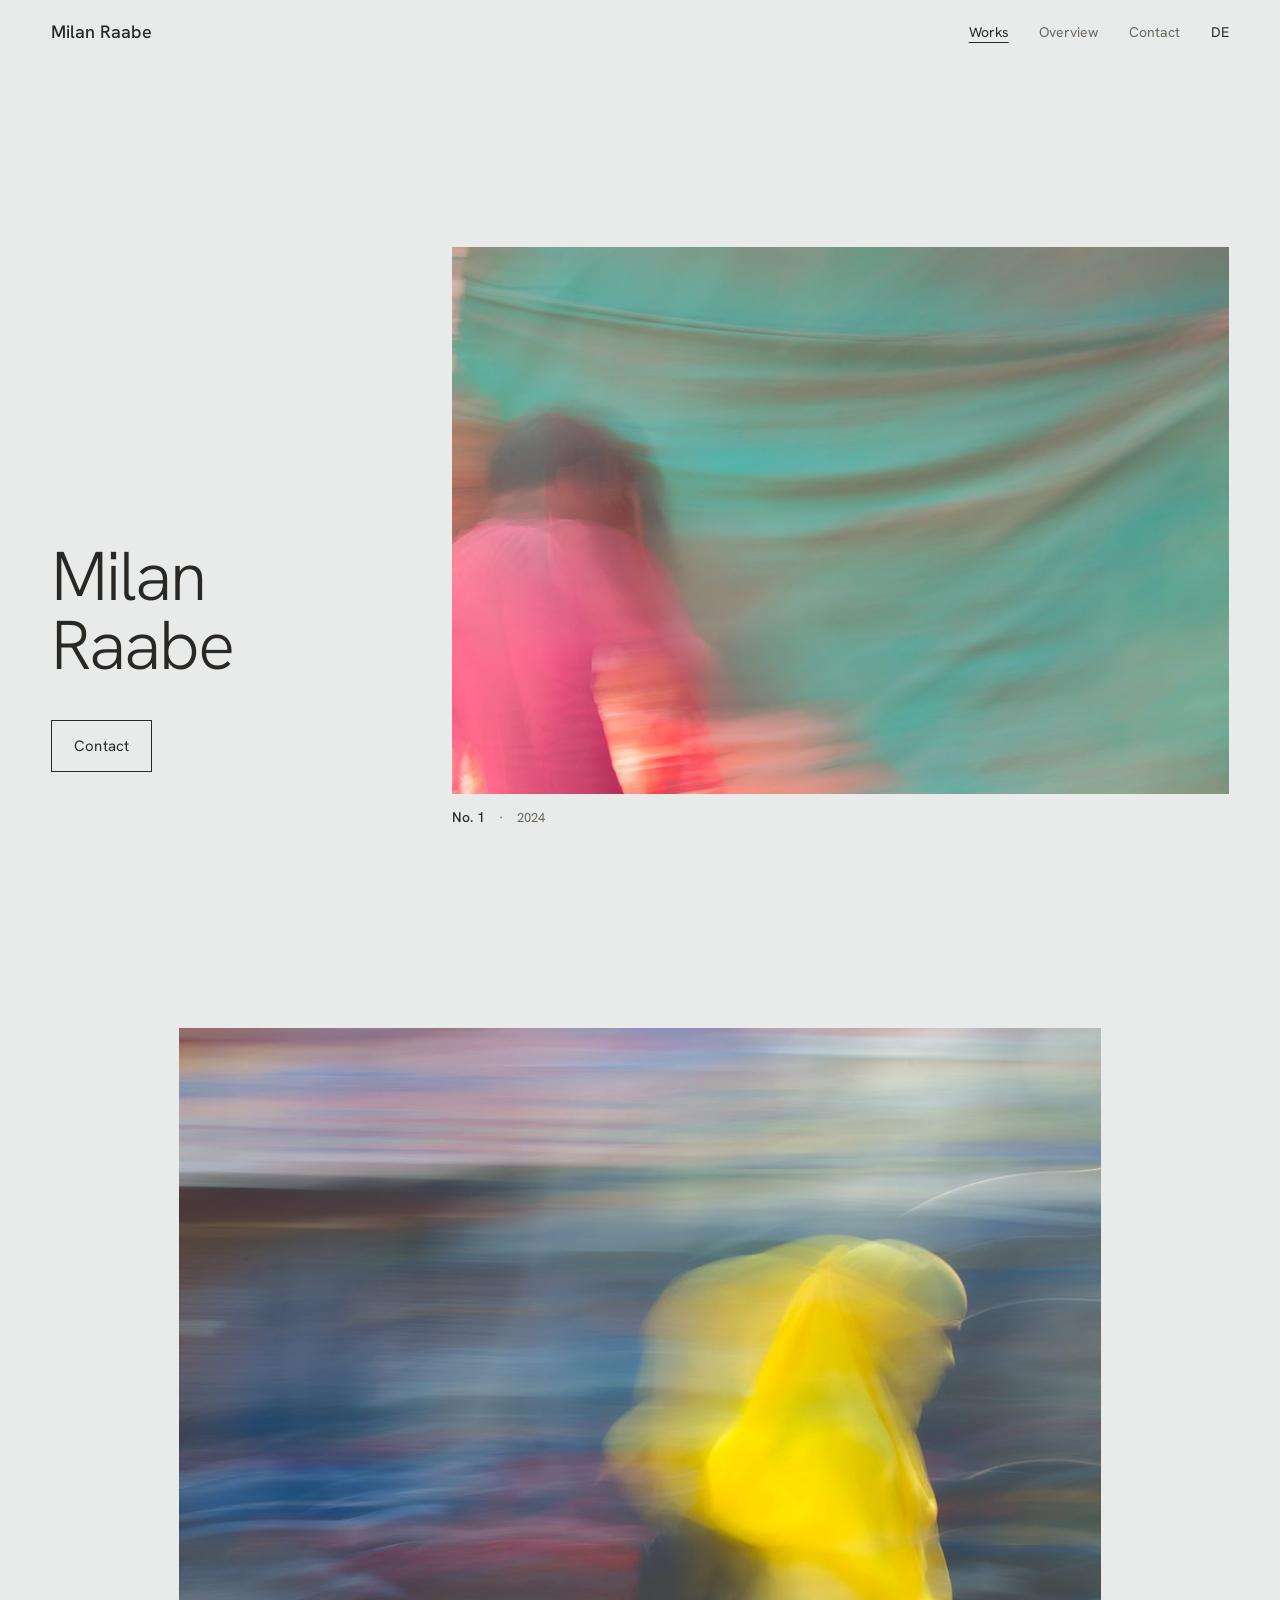
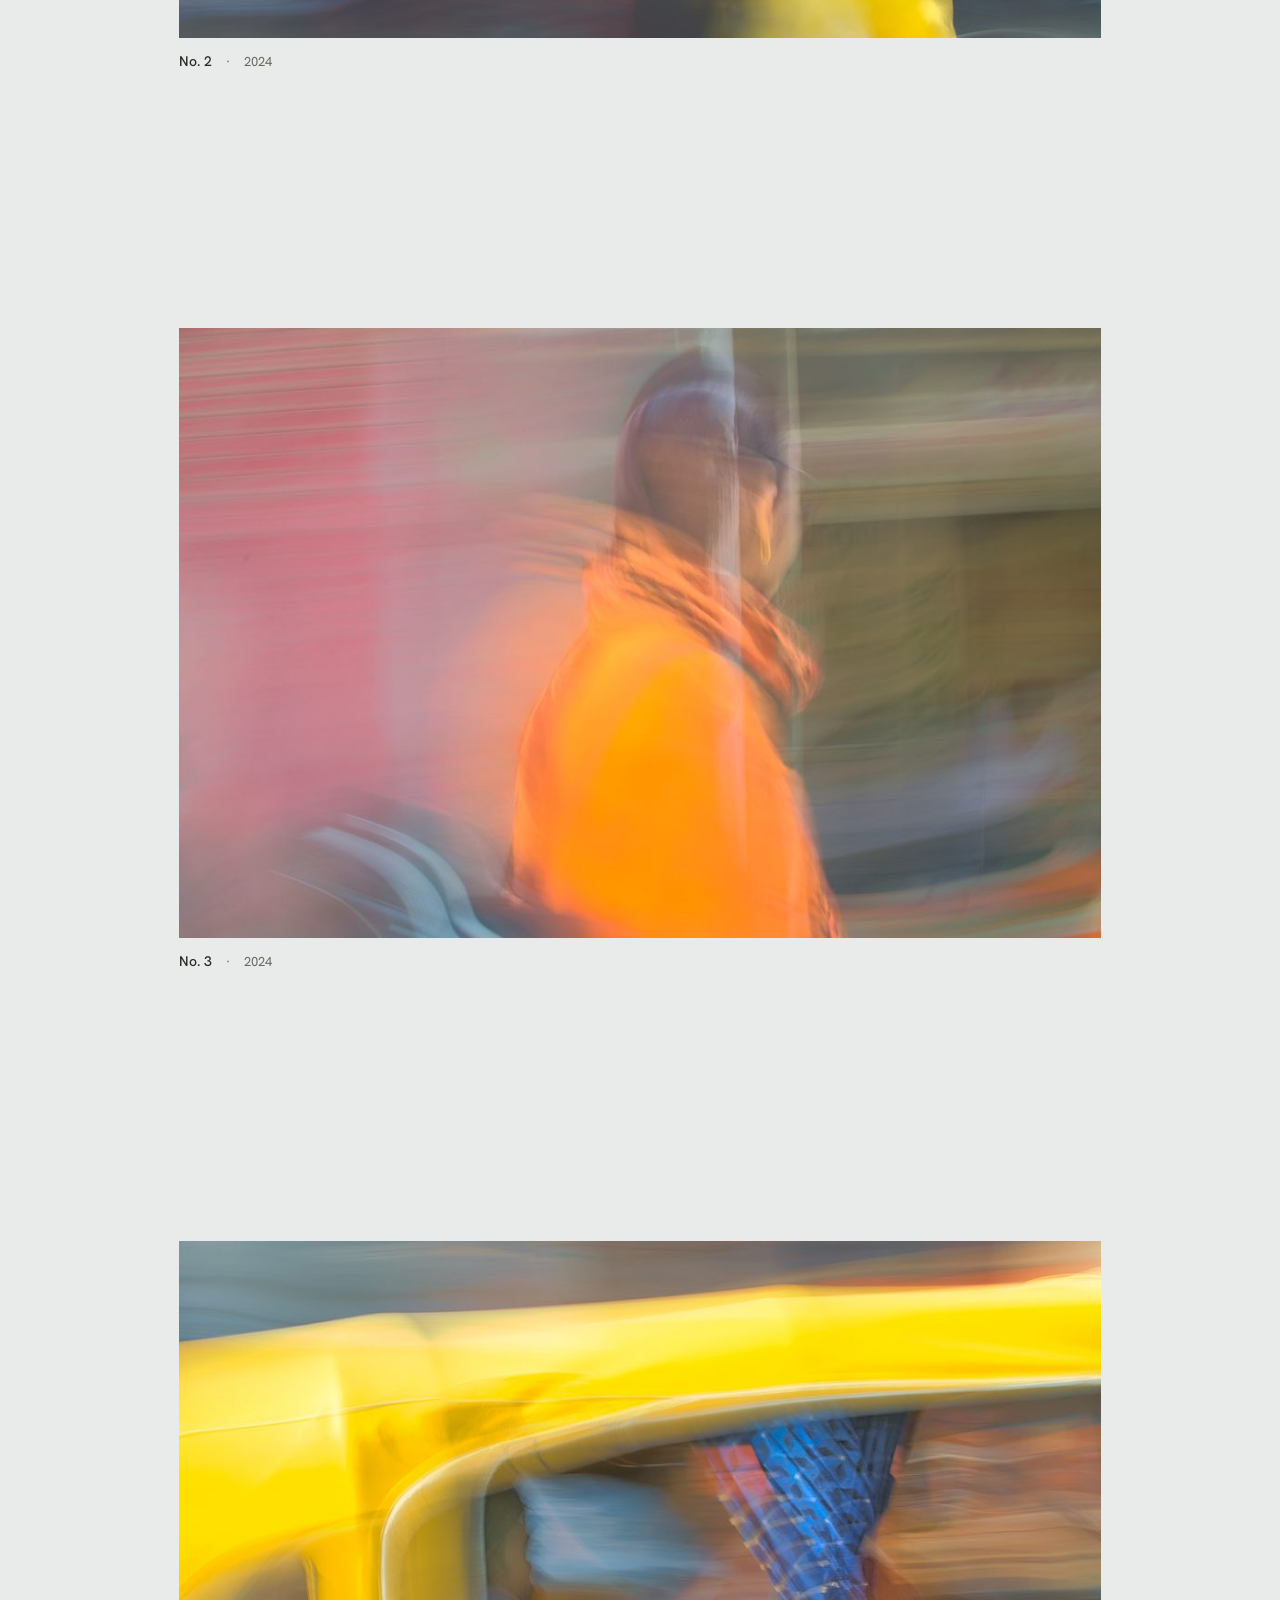
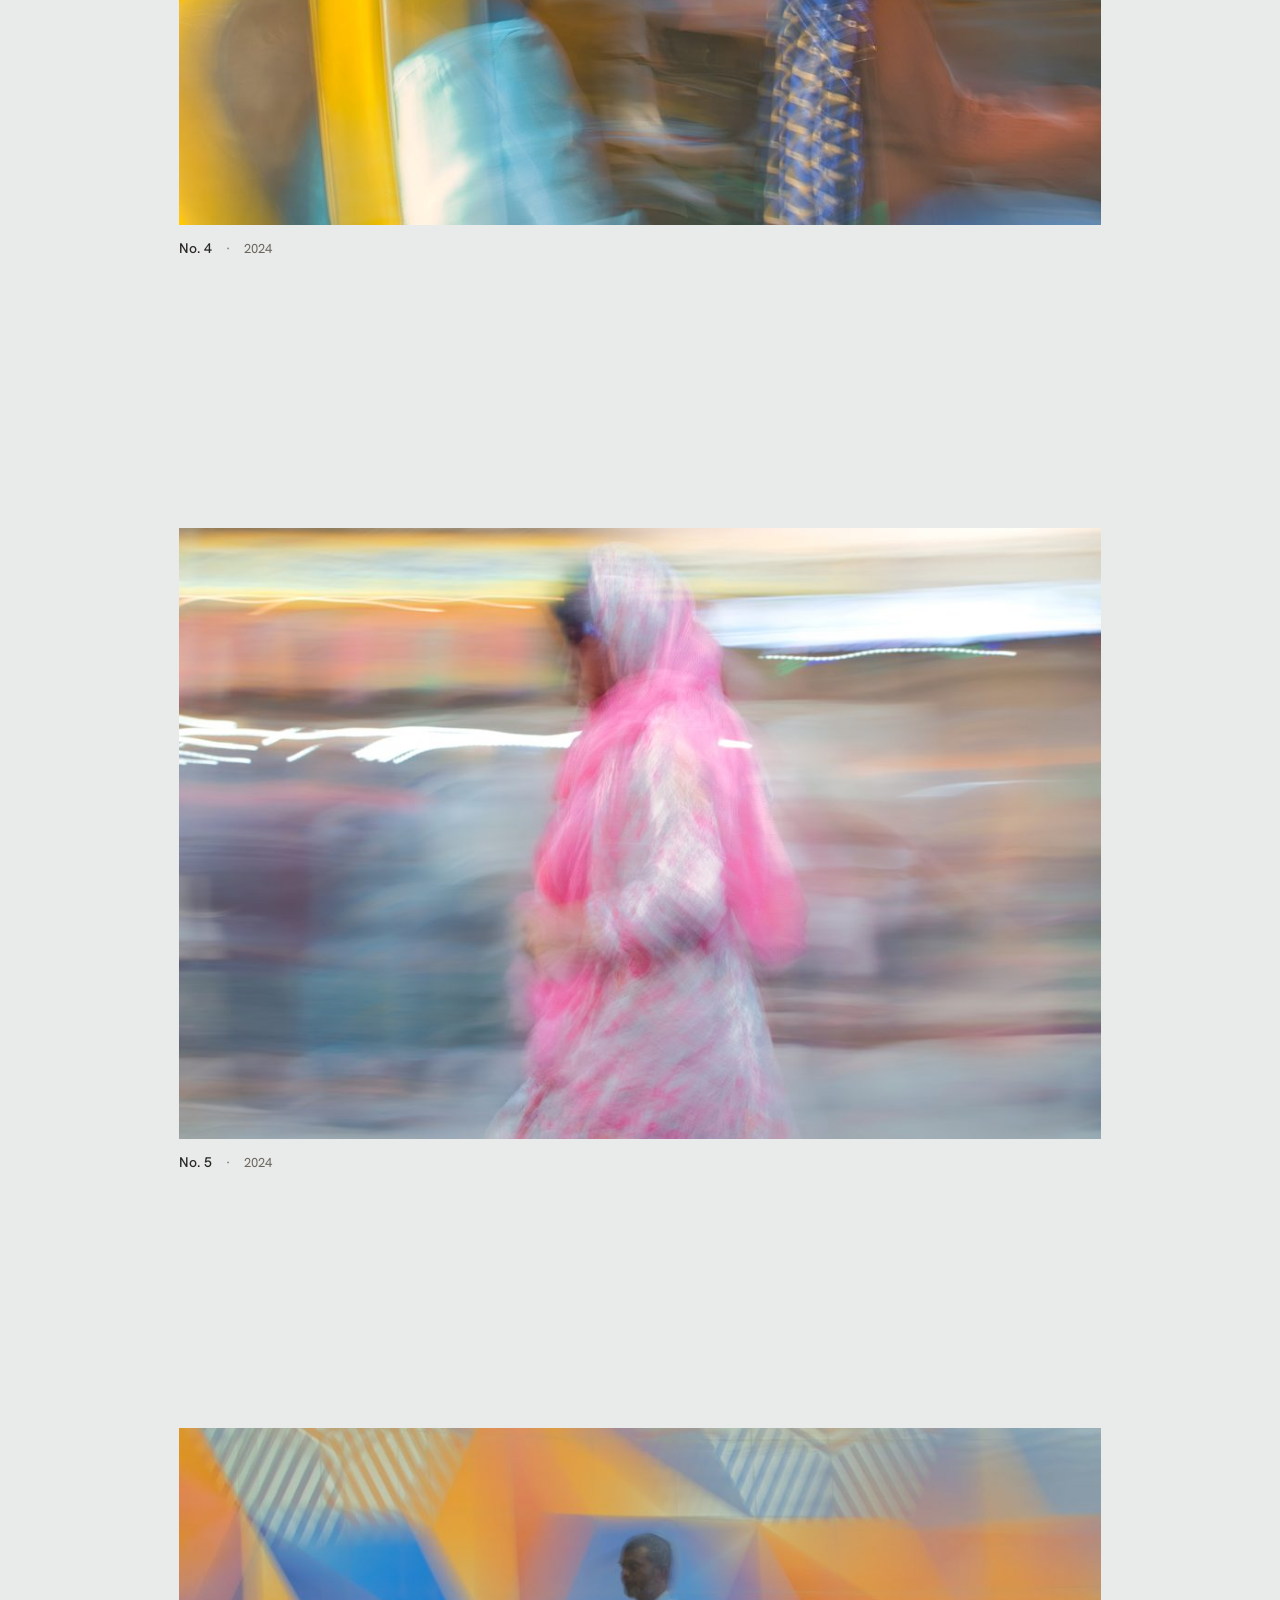
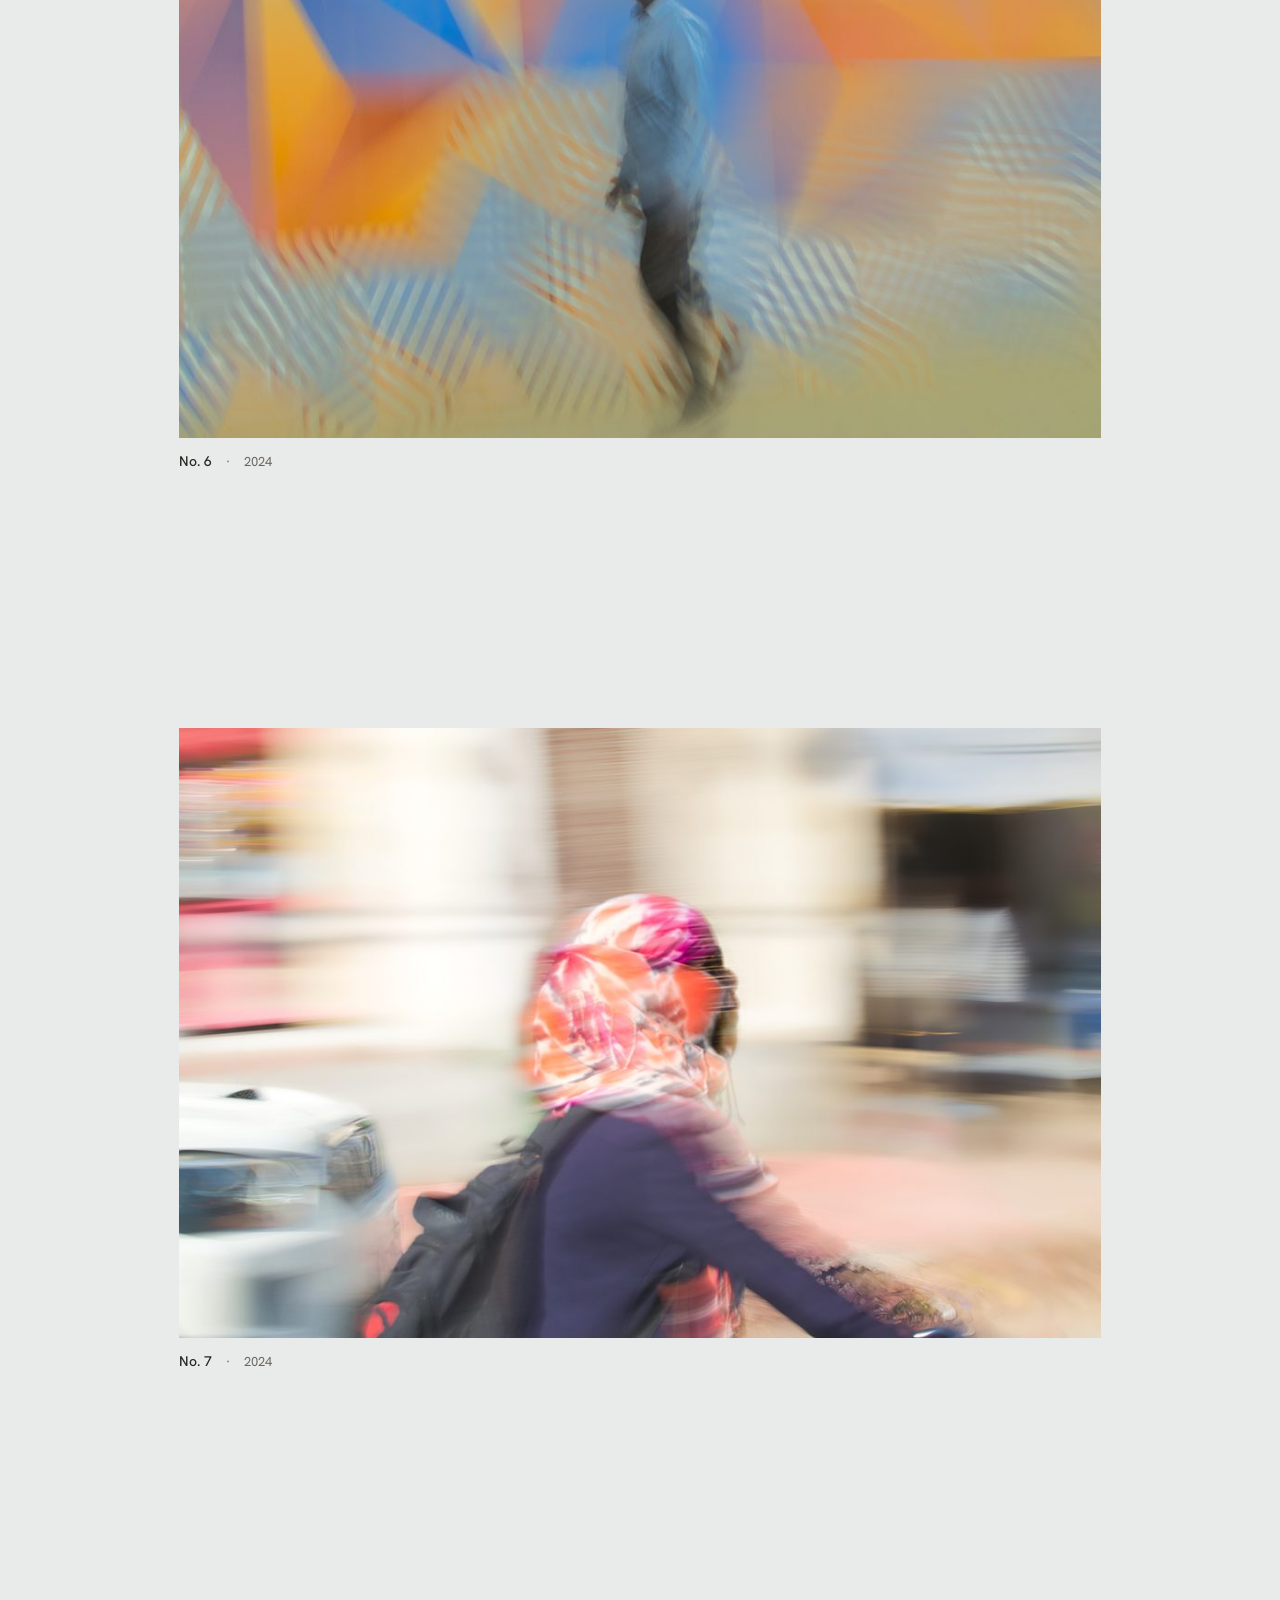
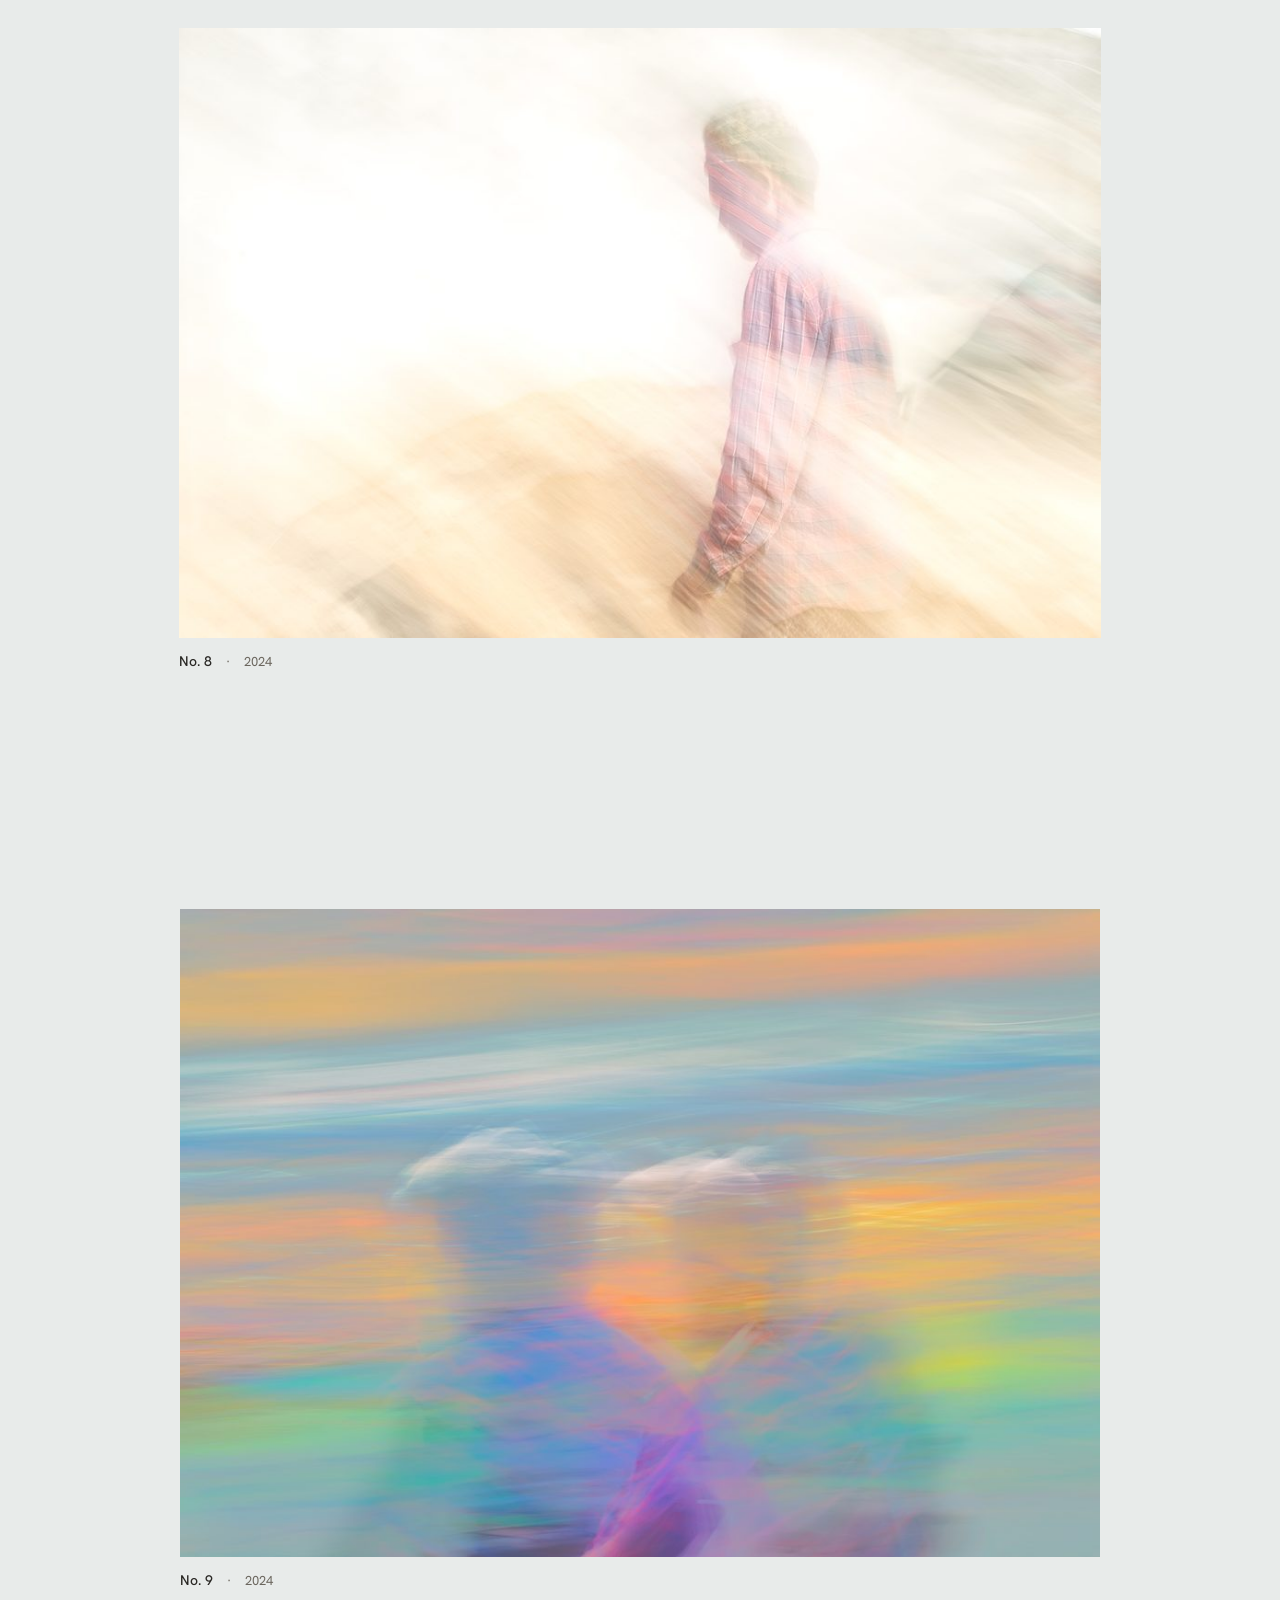
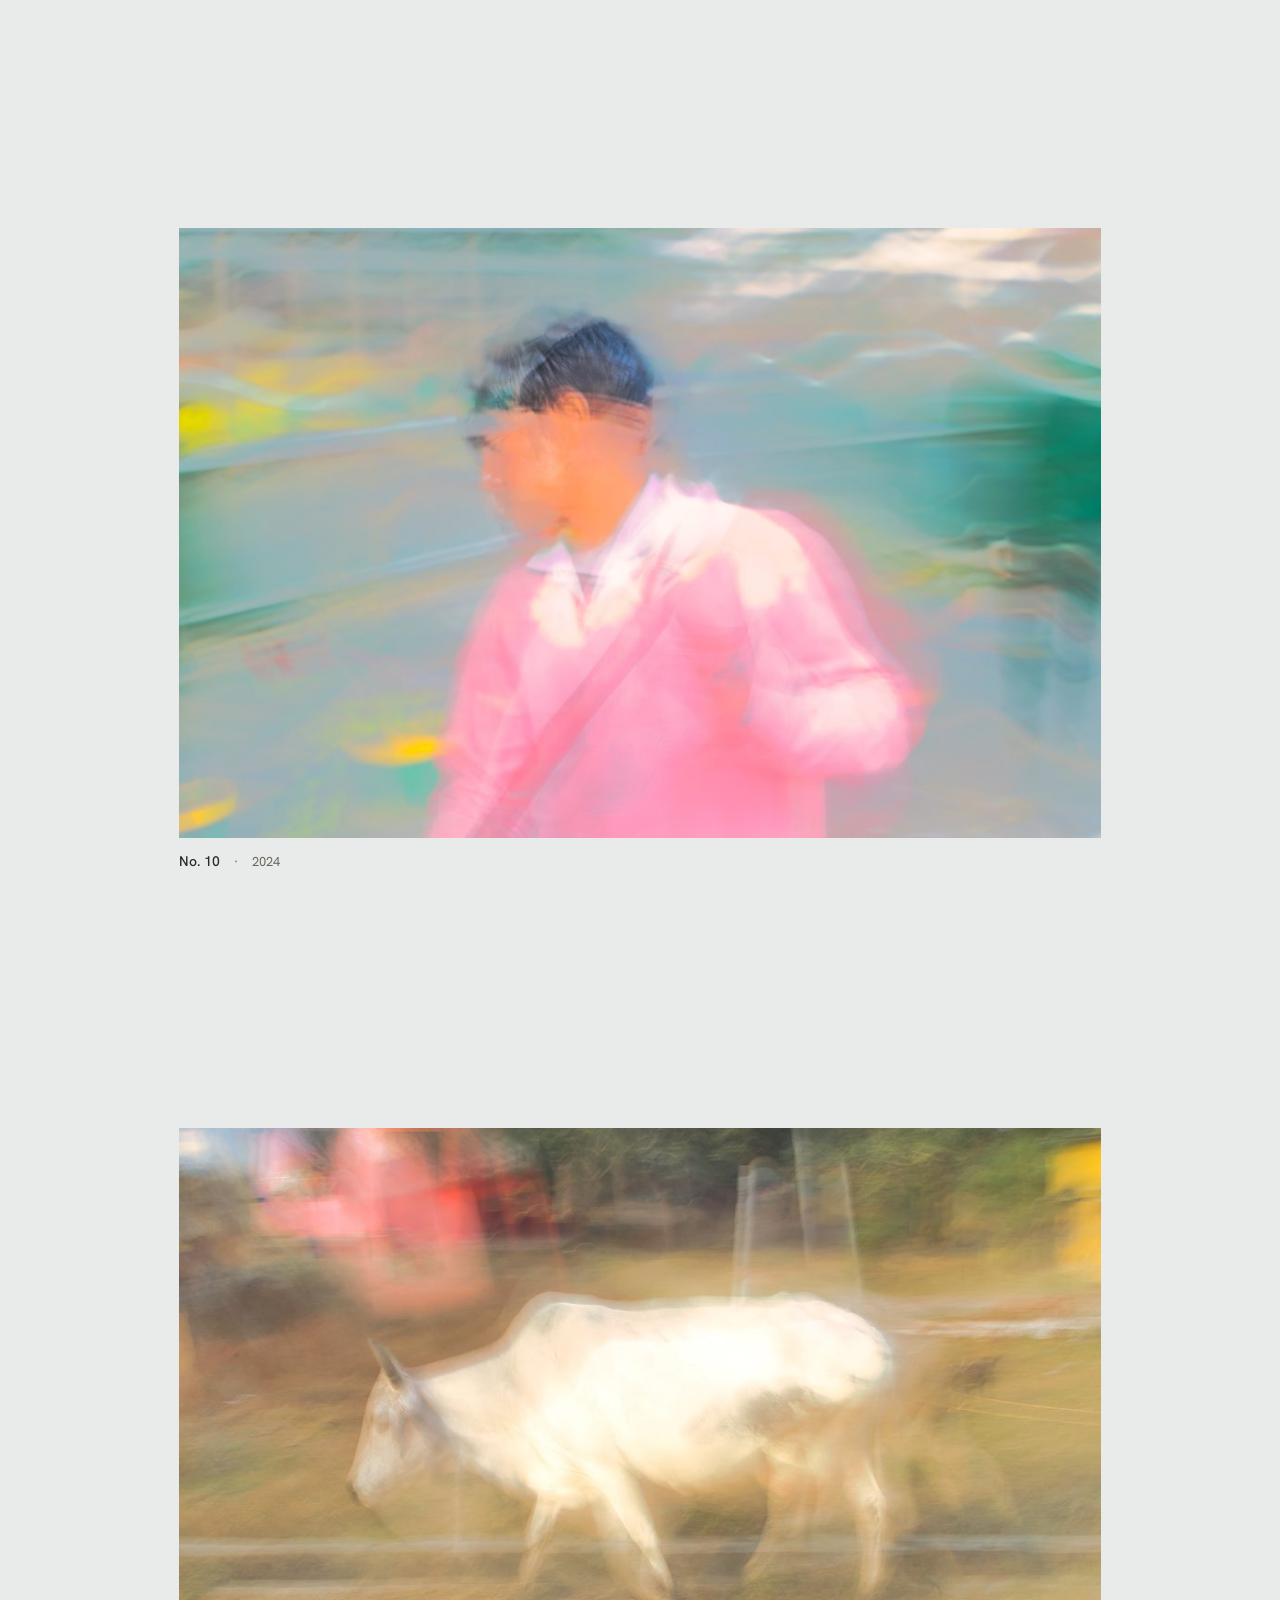
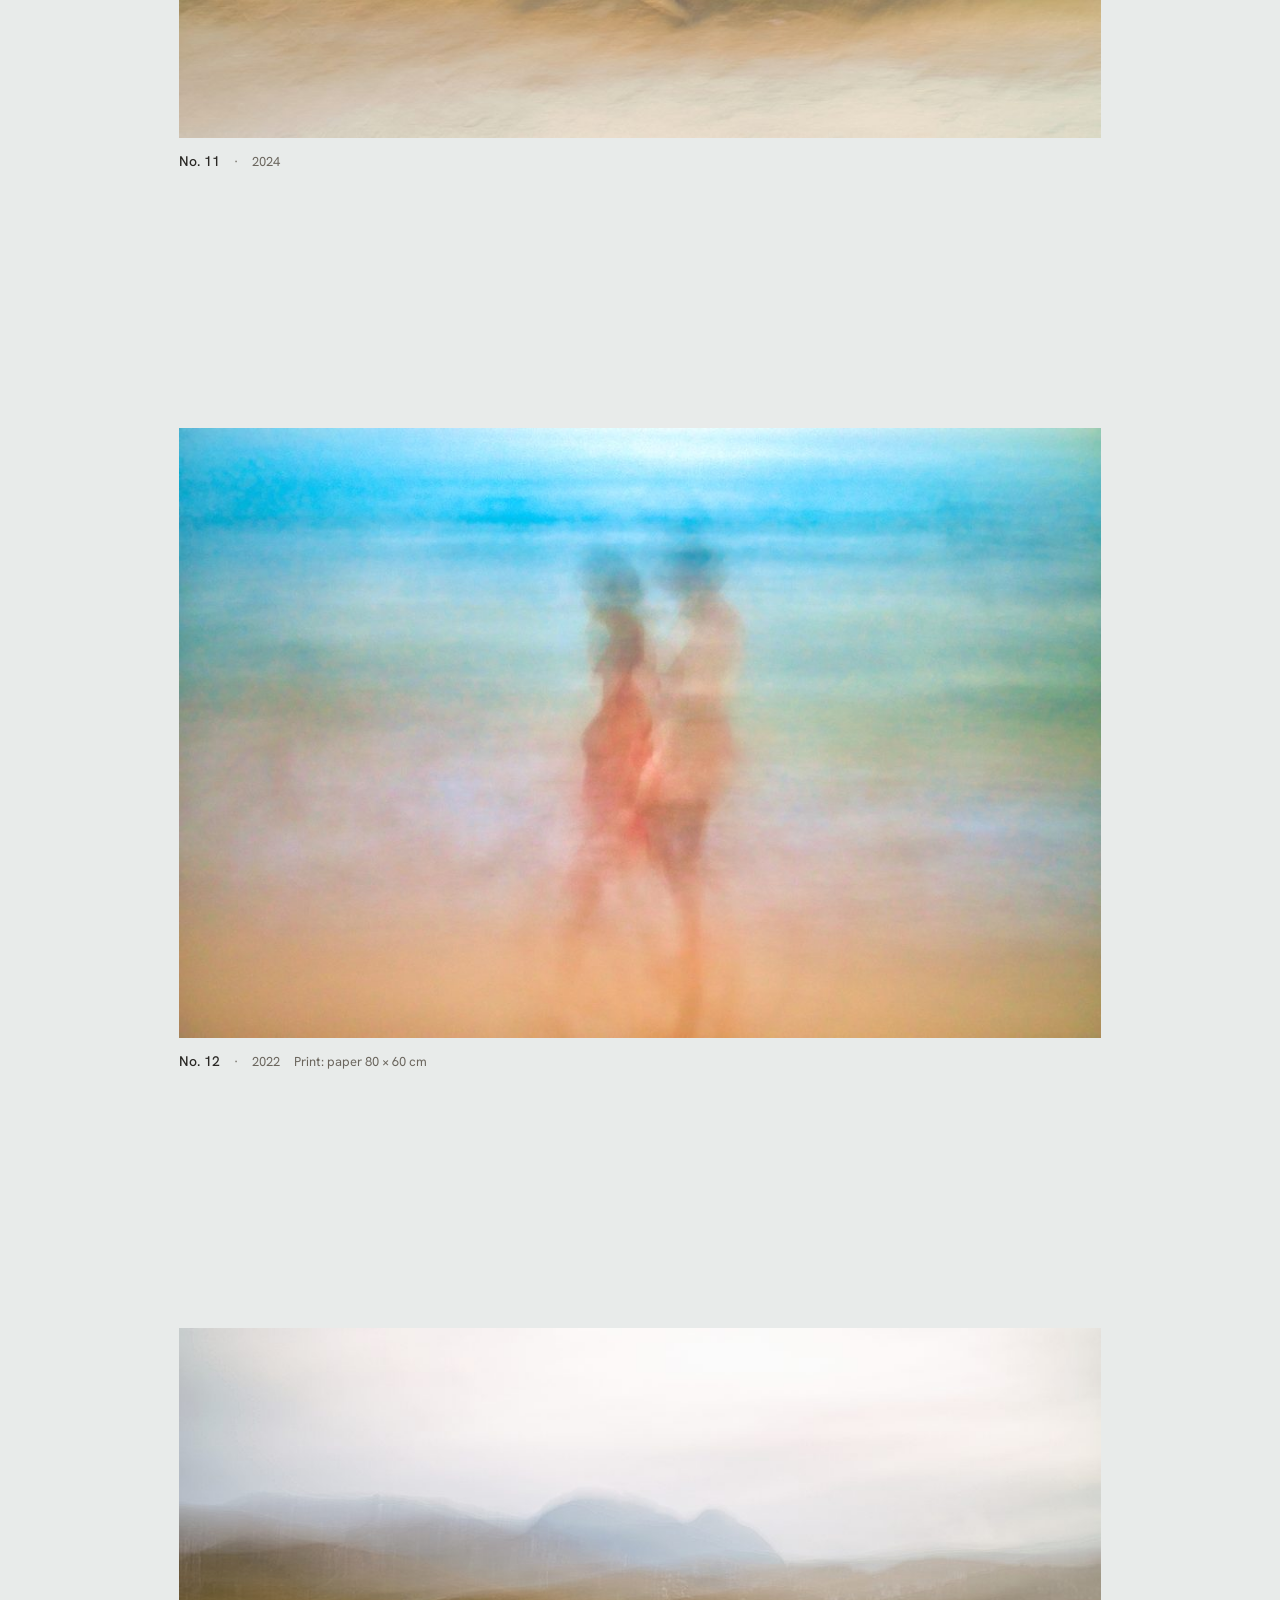
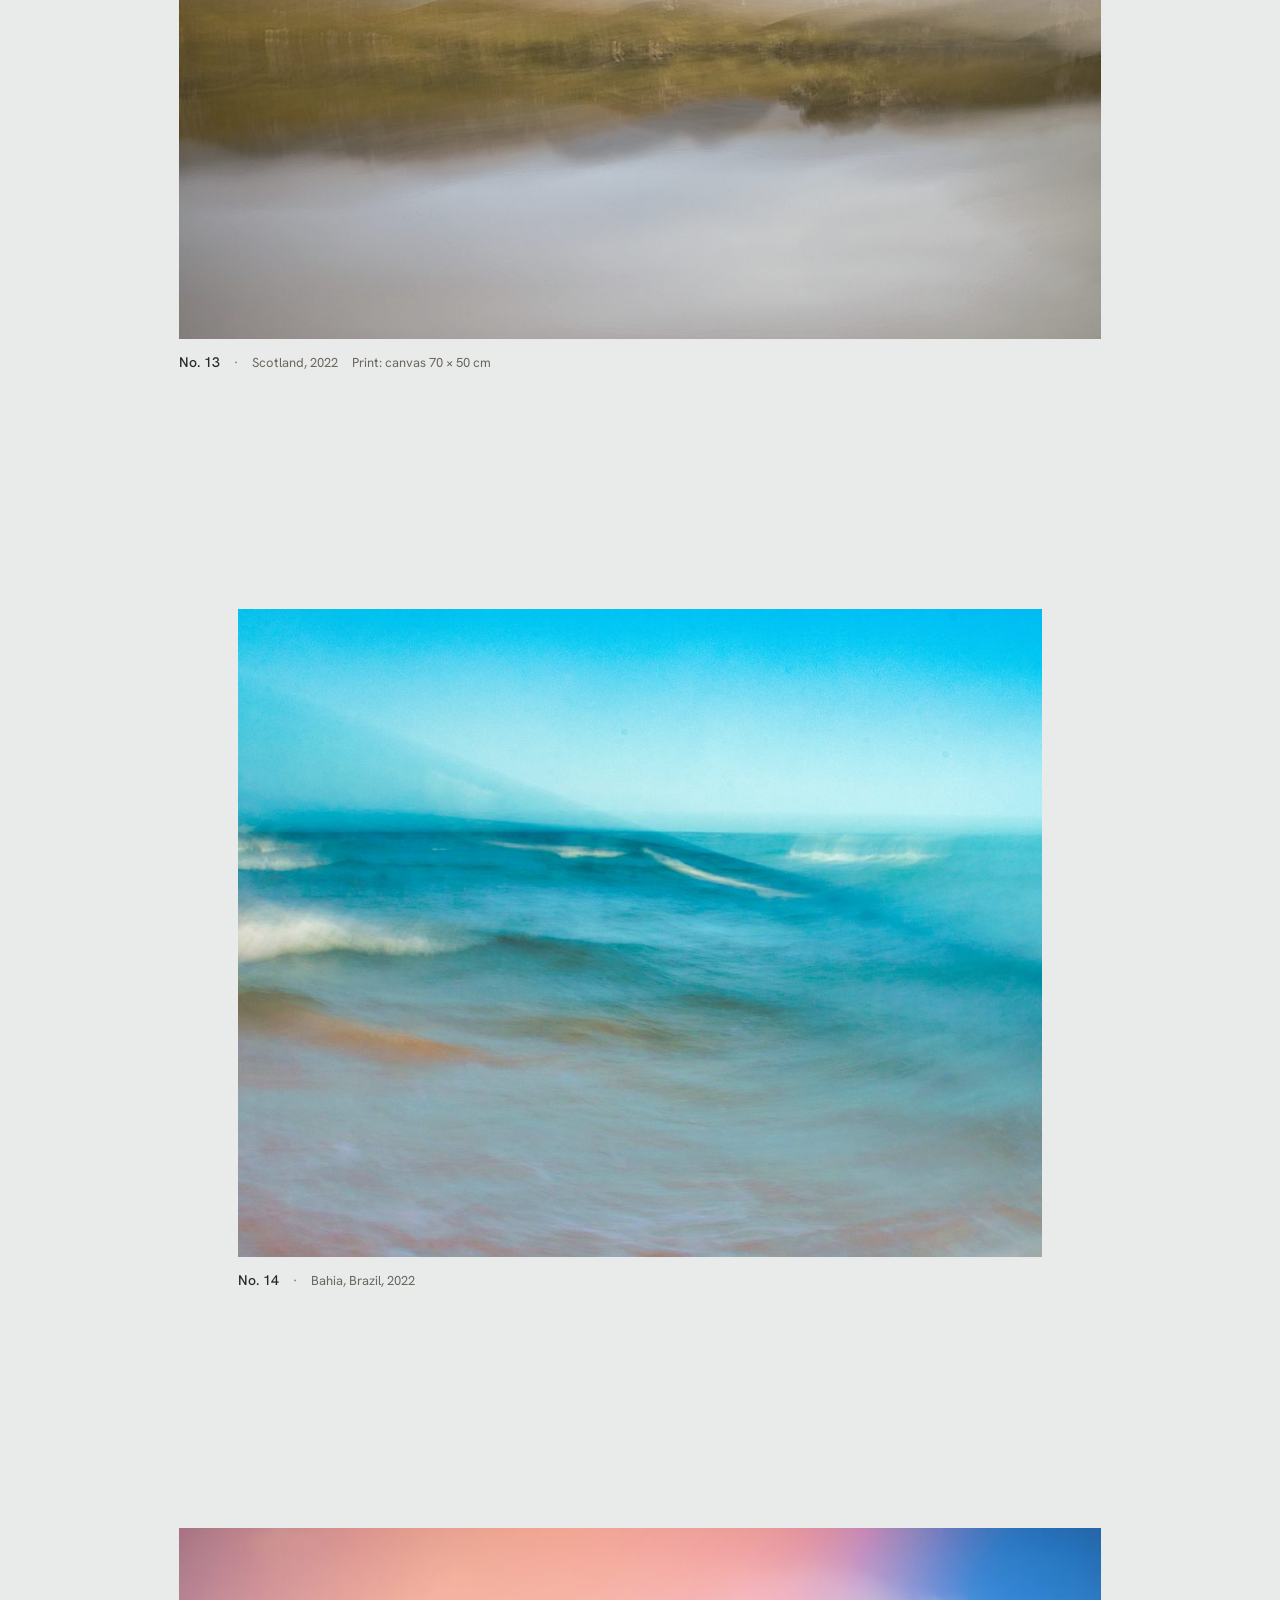
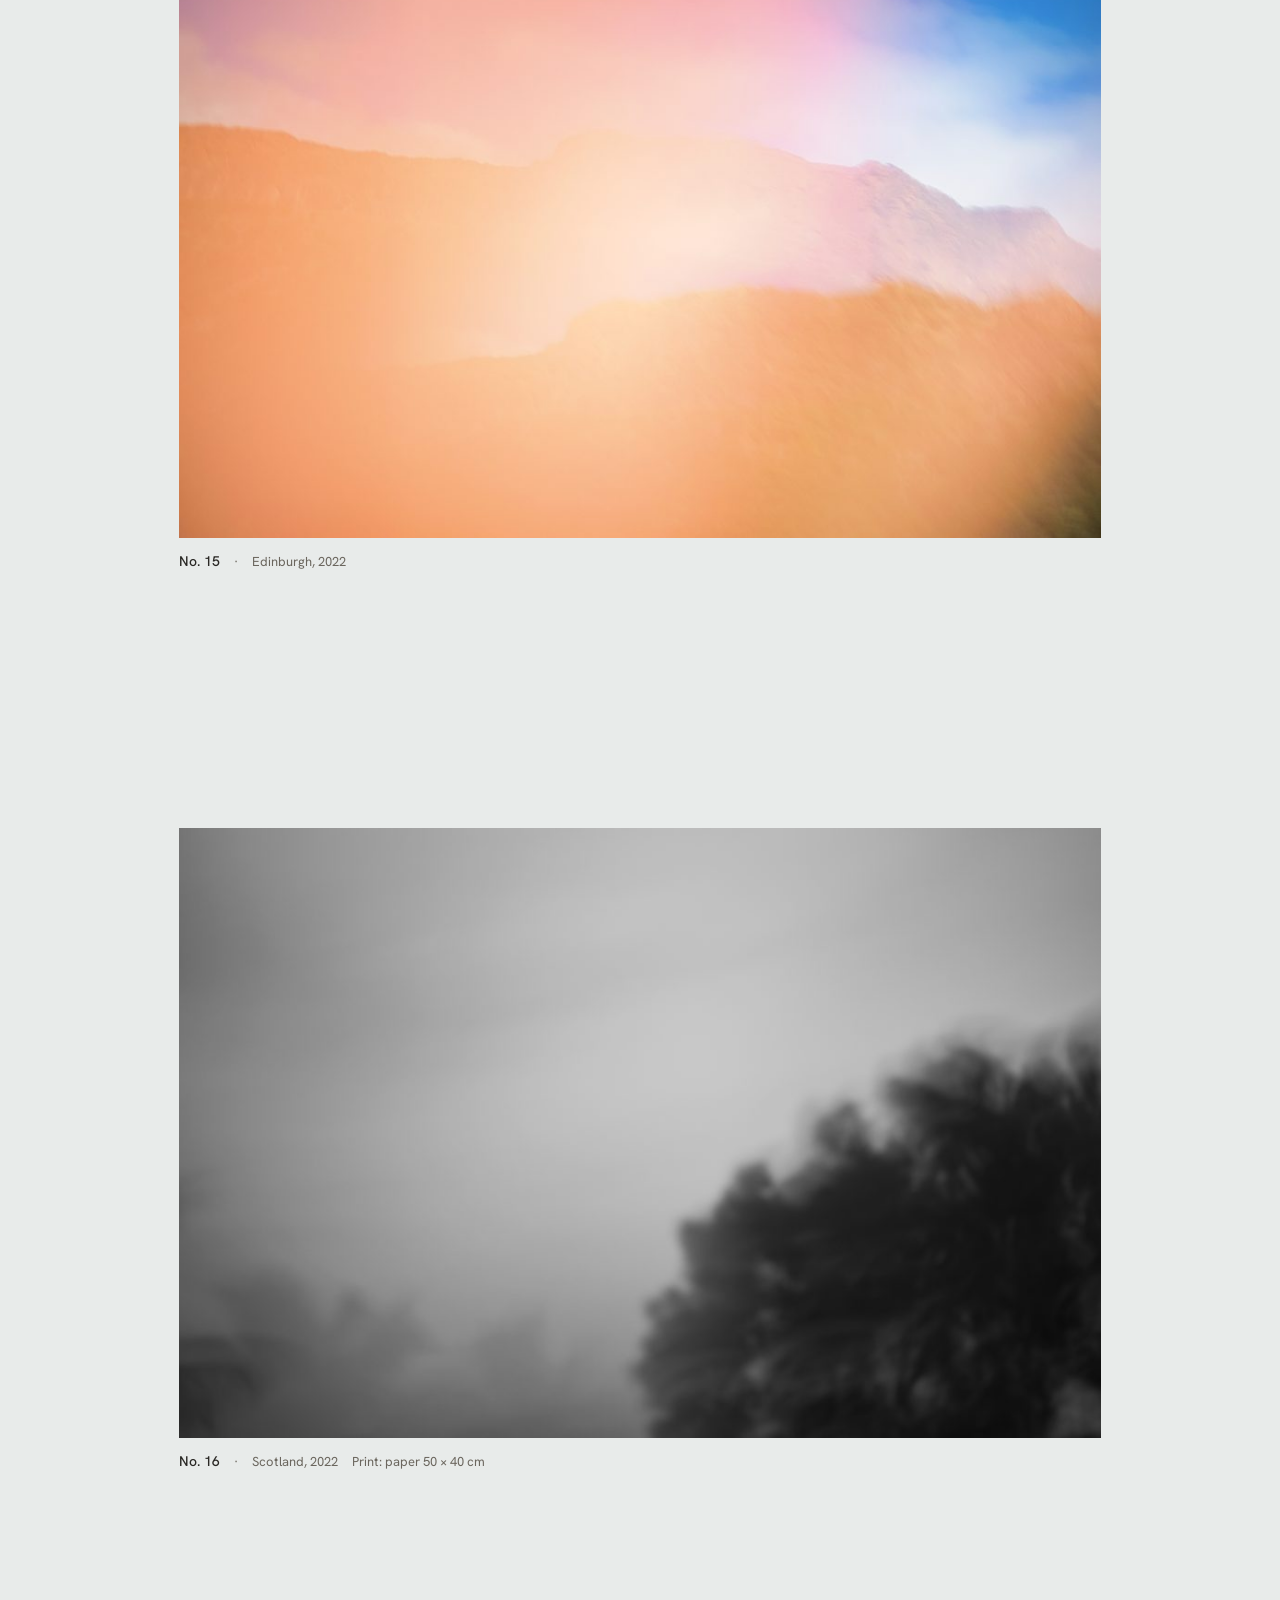
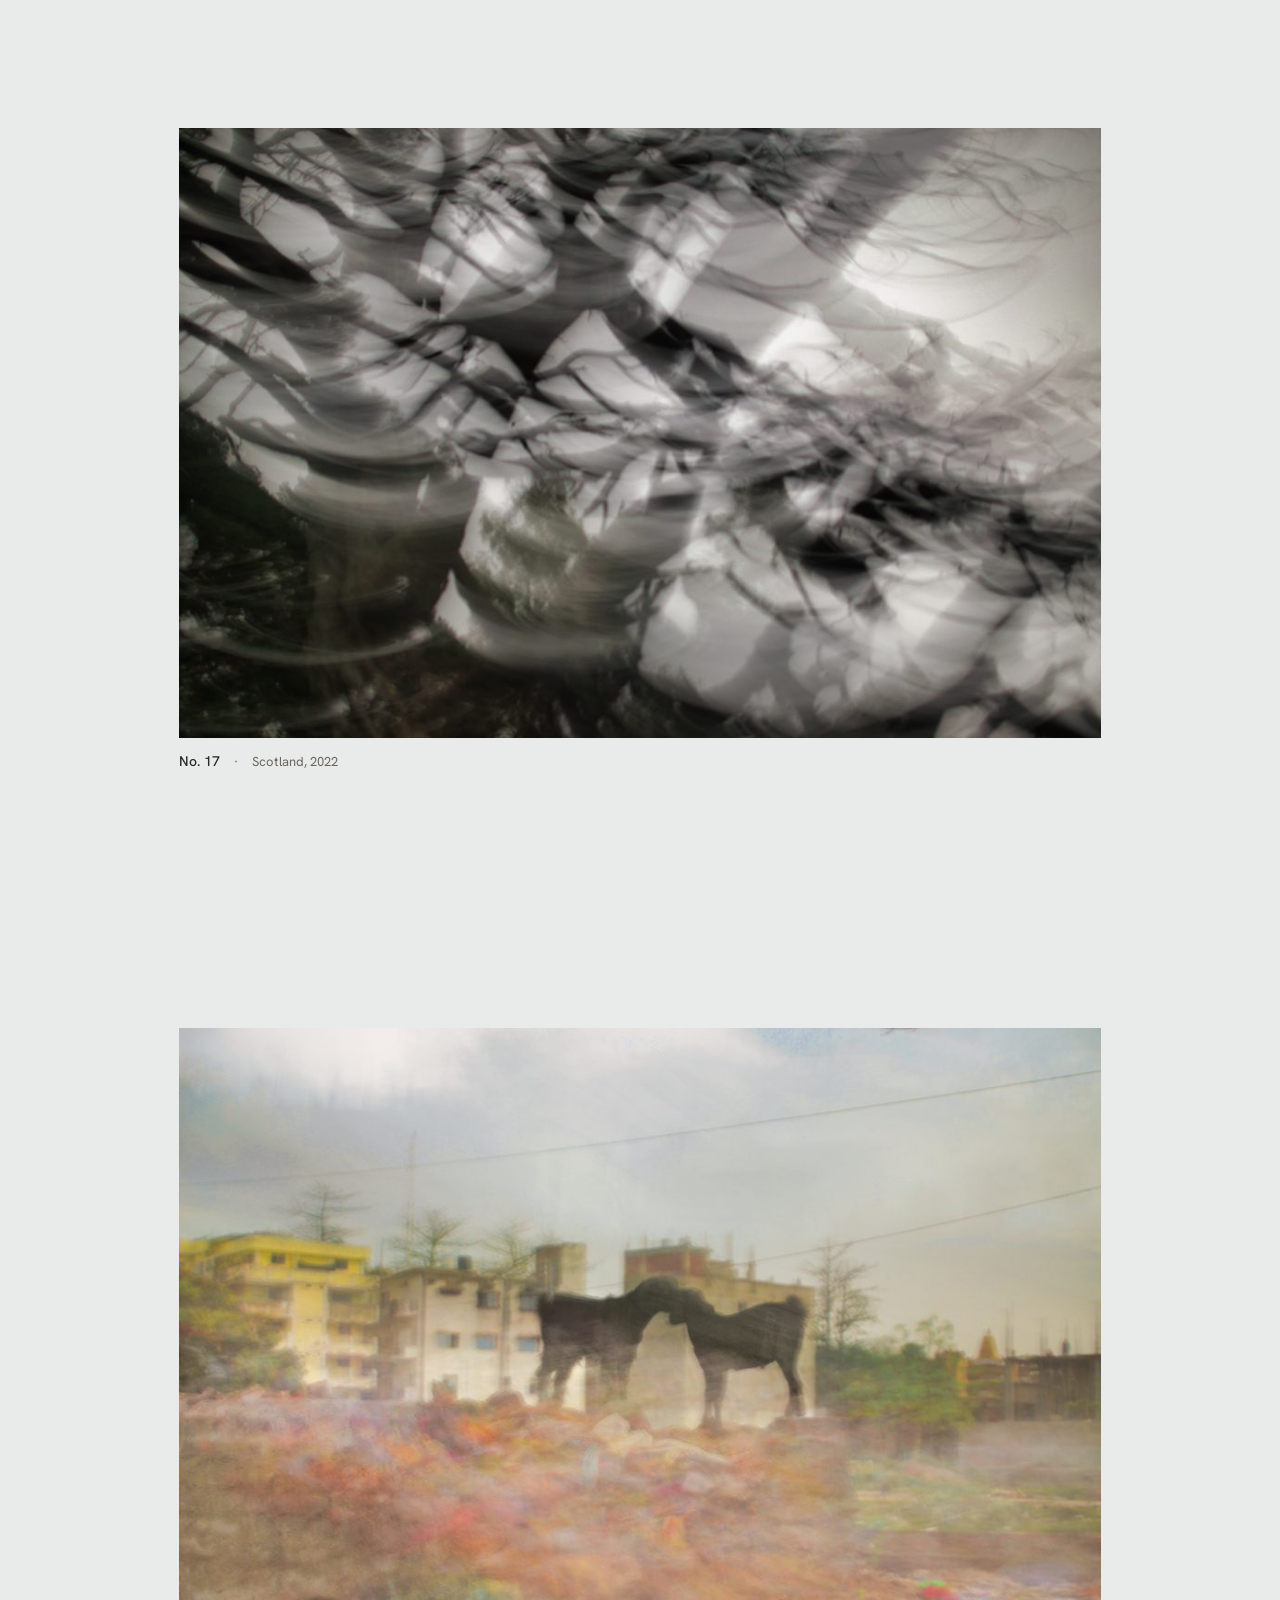
==== commit 552d4f5a: "Neues erstes Werk: rosa Figur vor türkisem Tuch, gelbe Gestalt jetzt Nr. 2 Co-Authored-By: Claude Op" ====
--- a/en/index.html
+++ b/en/index.html
@@ -43,35 +43,35 @@
       <h1>Milan Raabe</h1>
       <a class="knopf" href="#kontakt">Contact</a>
     </div>
-    <figure class="start-bild" style="--ar:1.5106">
-      <img src="../bilder/werk-01-1600.jpg?v=8932e3a2" srcset="../bilder/werk-01-1000.jpg?v=8932e3a2 1000w, ../bilder/werk-01-1600.jpg?v=8932e3a2 1600w, ../bilder/werk-01-2400.jpg?v=8932e3a2 2400w" sizes="(min-width: 900px) 64vw, 100vw" width="1600" height="1059" alt="Photograph No. 1, 2024" loading="eager" decoding="async" fetchpriority="high">
+    <figure class="start-bild" style="--ar:1.4184">
+      <img src="../bilder/werk-01-1600.jpg?v=e518cc33" srcset="../bilder/werk-01-1000.jpg?v=e518cc33 1000w, ../bilder/werk-01-1600.jpg?v=e518cc33 1600w, ../bilder/werk-01-2400.jpg?v=e518cc33 2400w" sizes="(min-width: 900px) 64vw, 100vw" width="1600" height="1128" alt="Photograph No. 1, 2024" loading="eager" decoding="async" fetchpriority="high">
       <figcaption><span class="bu-nr">No. 1</span><span class="bu-meta">2024</span></figcaption>
     </figure>
   </section>
   <section class="werke" id="werke" aria-label="Works">
     
     <figure class="werk werk--mitte" id="werk-2" style="--ar:1.5106">
-      <img src="../bilder/werk-02-1600.jpg?v=a82a48ee" srcset="../bilder/werk-02-1000.jpg?v=a82a48ee 1000w, ../bilder/werk-02-1600.jpg?v=a82a48ee 1600w, ../bilder/werk-02-2400.jpg?v=a82a48ee 2400w" sizes="(min-width: 900px) 70vw, 100vw" width="1600" height="1059" alt="Photograph No. 2, 2024" loading="lazy" decoding="async">
+      <img src="../bilder/werk-02-1600.jpg?v=8932e3a2" srcset="../bilder/werk-02-1000.jpg?v=8932e3a2 1000w, ../bilder/werk-02-1600.jpg?v=8932e3a2 1600w, ../bilder/werk-02-2400.jpg?v=8932e3a2 2400w" sizes="(min-width: 900px) 70vw, 100vw" width="1600" height="1059" alt="Photograph No. 2, 2024" loading="lazy" decoding="async">
       <figcaption><span class="bu-nr">No. 2</span><span class="bu-meta">2024</span></figcaption>
     </figure>
-    <figure class="werk werk--mitte" id="werk-3" style="--ar:1.5773">
-      <img src="../bilder/werk-03-1600.jpg?v=be8df374" srcset="../bilder/werk-03-1000.jpg?v=be8df374 1000w, ../bilder/werk-03-1600.jpg?v=be8df374 1600w, ../bilder/werk-03-2400.jpg?v=be8df374 2400w" sizes="(min-width: 900px) 70vw, 100vw" width="1600" height="1014" alt="Photograph No. 3, 2024" loading="lazy" decoding="async">
+    <figure class="werk werk--mitte" id="werk-3" style="--ar:1.5106">
+      <img src="../bilder/werk-03-1600.jpg?v=a82a48ee" srcset="../bilder/werk-03-1000.jpg?v=a82a48ee 1000w, ../bilder/werk-03-1600.jpg?v=a82a48ee 1600w, ../bilder/werk-03-2400.jpg?v=a82a48ee 2400w" sizes="(min-width: 900px) 70vw, 100vw" width="1600" height="1059" alt="Photograph No. 3, 2024" loading="lazy" decoding="async">
       <figcaption><span class="bu-nr">No. 3</span><span class="bu-meta">2024</span></figcaption>
     </figure>
-    <figure class="werk werk--mitte" id="werk-4" style="--ar:1.5083">
-      <img src="../bilder/werk-04-1600.jpg?v=bfdd6270" srcset="../bilder/werk-04-1000.jpg?v=bfdd6270 1000w, ../bilder/werk-04-1600.jpg?v=bfdd6270 1600w, ../bilder/werk-04-2400.jpg?v=bfdd6270 2400w" sizes="(min-width: 900px) 70vw, 100vw" width="1600" height="1061" alt="Photograph No. 4, 2024" loading="lazy" decoding="async">
+    <figure class="werk werk--mitte" id="werk-4" style="--ar:1.5773">
+      <img src="../bilder/werk-04-1600.jpg?v=be8df374" srcset="../bilder/werk-04-1000.jpg?v=be8df374 1000w, ../bilder/werk-04-1600.jpg?v=be8df374 1600w, ../bilder/werk-04-2400.jpg?v=be8df374 2400w" sizes="(min-width: 900px) 70vw, 100vw" width="1600" height="1014" alt="Photograph No. 4, 2024" loading="lazy" decoding="async">
       <figcaption><span class="bu-nr">No. 4</span><span class="bu-meta">2024</span></figcaption>
     </figure>
-    <figure class="werk werk--mitte" id="werk-5" style="--ar:1.5106">
-      <img src="../bilder/werk-05-1600.jpg?v=62897602" srcset="../bilder/werk-05-1000.jpg?v=62897602 1000w, ../bilder/werk-05-1600.jpg?v=62897602 1600w, ../bilder/werk-05-2400.jpg?v=62897602 2400w" sizes="(min-width: 900px) 70vw, 100vw" width="1600" height="1059" alt="Photograph No. 5, 2024" loading="lazy" decoding="async">
+    <figure class="werk werk--mitte" id="werk-5" style="--ar:1.5083">
+      <img src="../bilder/werk-05-1600.jpg?v=bfdd6270" srcset="../bilder/werk-05-1000.jpg?v=bfdd6270 1000w, ../bilder/werk-05-1600.jpg?v=bfdd6270 1600w, ../bilder/werk-05-2400.jpg?v=bfdd6270 2400w" sizes="(min-width: 900px) 70vw, 100vw" width="1600" height="1061" alt="Photograph No. 5, 2024" loading="lazy" decoding="async">
       <figcaption><span class="bu-nr">No. 5</span><span class="bu-meta">2024</span></figcaption>
     </figure>
     <figure class="werk werk--mitte" id="werk-6" style="--ar:1.5106">
-      <img src="../bilder/werk-06-1600.jpg?v=18d64680" srcset="../bilder/werk-06-1000.jpg?v=18d64680 1000w, ../bilder/werk-06-1600.jpg?v=18d64680 1600w, ../bilder/werk-06-2400.jpg?v=18d64680 2400w" sizes="(min-width: 900px) 70vw, 100vw" width="1600" height="1059" alt="Photograph No. 6, 2024" loading="lazy" decoding="async">
+      <img src="../bilder/werk-06-1600.jpg?v=62897602" srcset="../bilder/werk-06-1000.jpg?v=62897602 1000w, ../bilder/werk-06-1600.jpg?v=62897602 1600w, ../bilder/werk-06-2400.jpg?v=62897602 2400w" sizes="(min-width: 900px) 70vw, 100vw" width="1600" height="1059" alt="Photograph No. 6, 2024" loading="lazy" decoding="async">
       <figcaption><span class="bu-nr">No. 6</span><span class="bu-meta">2024</span></figcaption>
     </figure>
-    <figure class="werk werk--mitte" id="werk-7" style="--ar:1.4184">
-      <img src="../bilder/werk-07-1600.jpg?v=e518cc33" srcset="../bilder/werk-07-1000.jpg?v=e518cc33 1000w, ../bilder/werk-07-1600.jpg?v=e518cc33 1600w, ../bilder/werk-07-2400.jpg?v=e518cc33 2400w" sizes="(min-width: 900px) 70vw, 100vw" width="1600" height="1128" alt="Photograph No. 7, 2024" loading="lazy" decoding="async">
+    <figure class="werk werk--mitte" id="werk-7" style="--ar:1.5106">
+      <img src="../bilder/werk-07-1600.jpg?v=18d64680" srcset="../bilder/werk-07-1000.jpg?v=18d64680 1000w, ../bilder/werk-07-1600.jpg?v=18d64680 1600w, ../bilder/werk-07-2400.jpg?v=18d64680 2400w" sizes="(min-width: 900px) 70vw, 100vw" width="1600" height="1059" alt="Photograph No. 7, 2024" loading="lazy" decoding="async">
       <figcaption><span class="bu-nr">No. 7</span><span class="bu-meta">2024</span></figcaption>
     </figure>
     <figure class="werk werk--mitte" id="werk-8" style="--ar:1.5106">
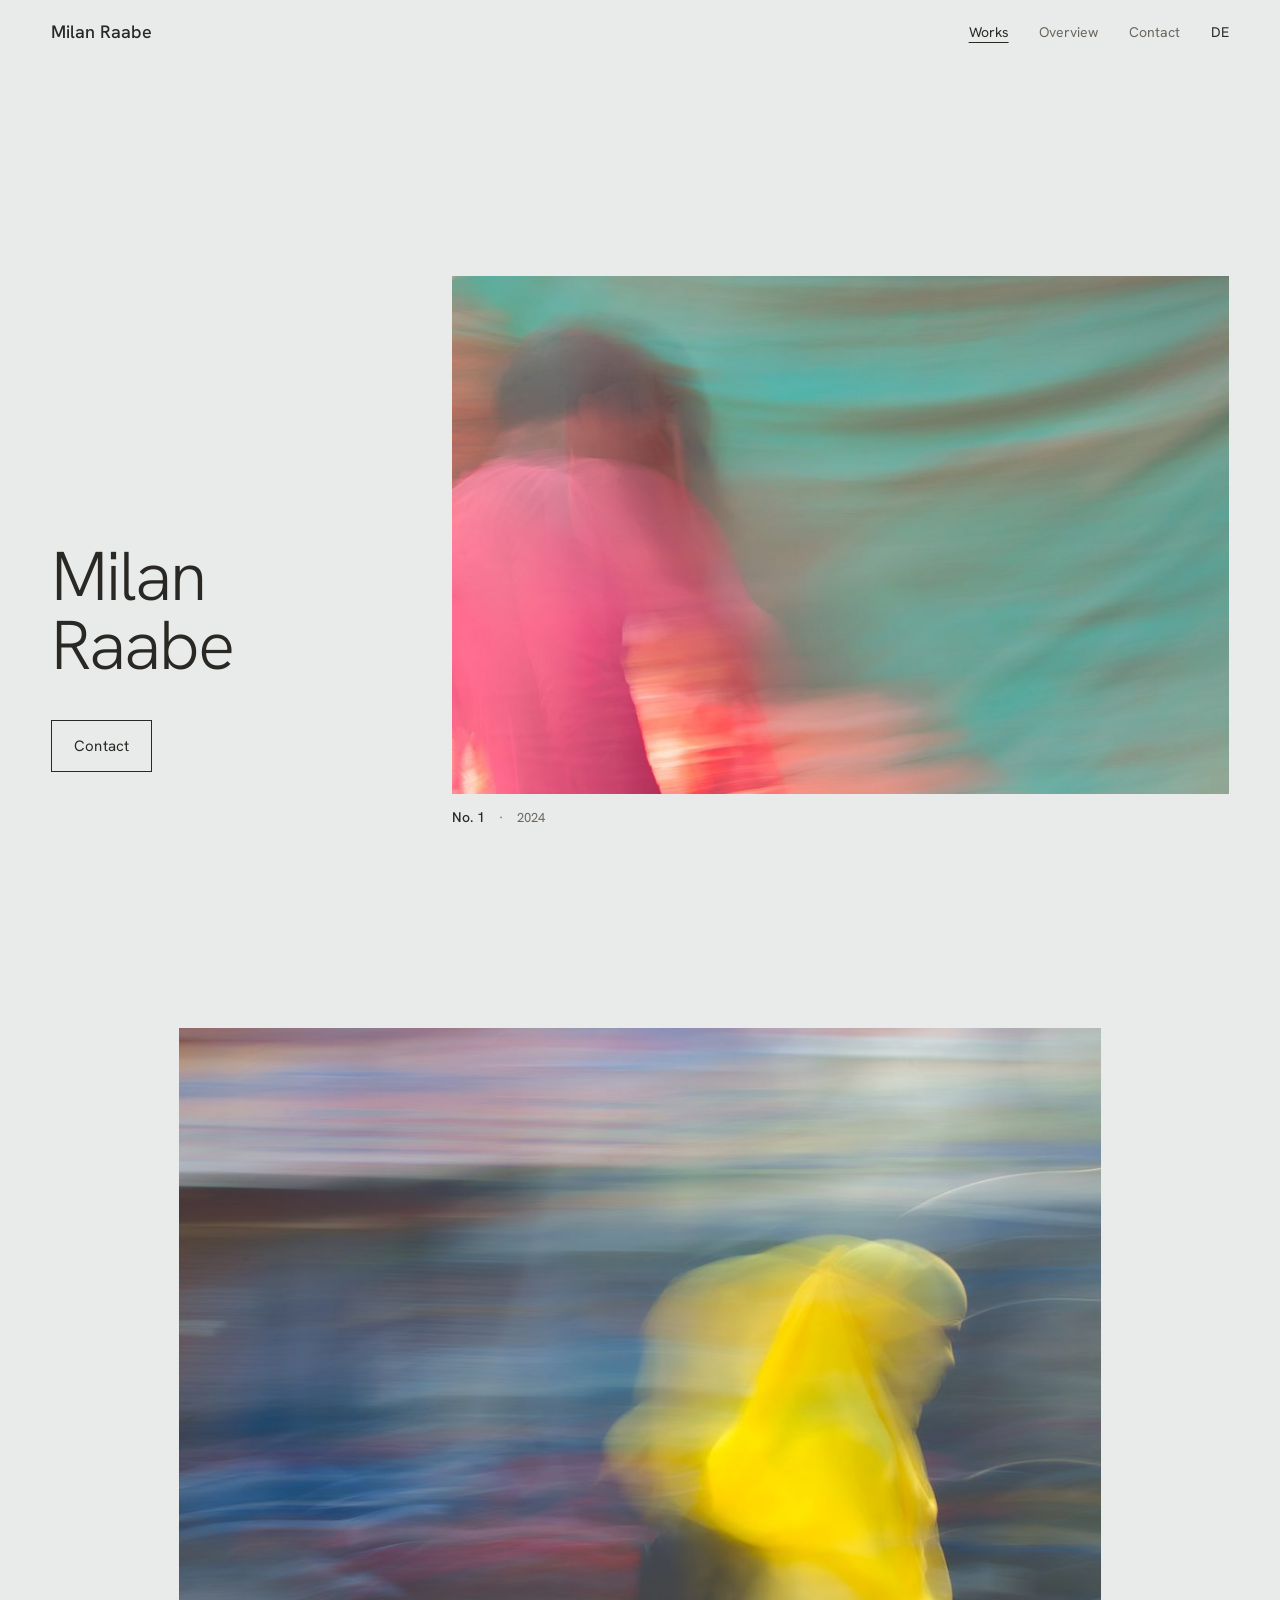
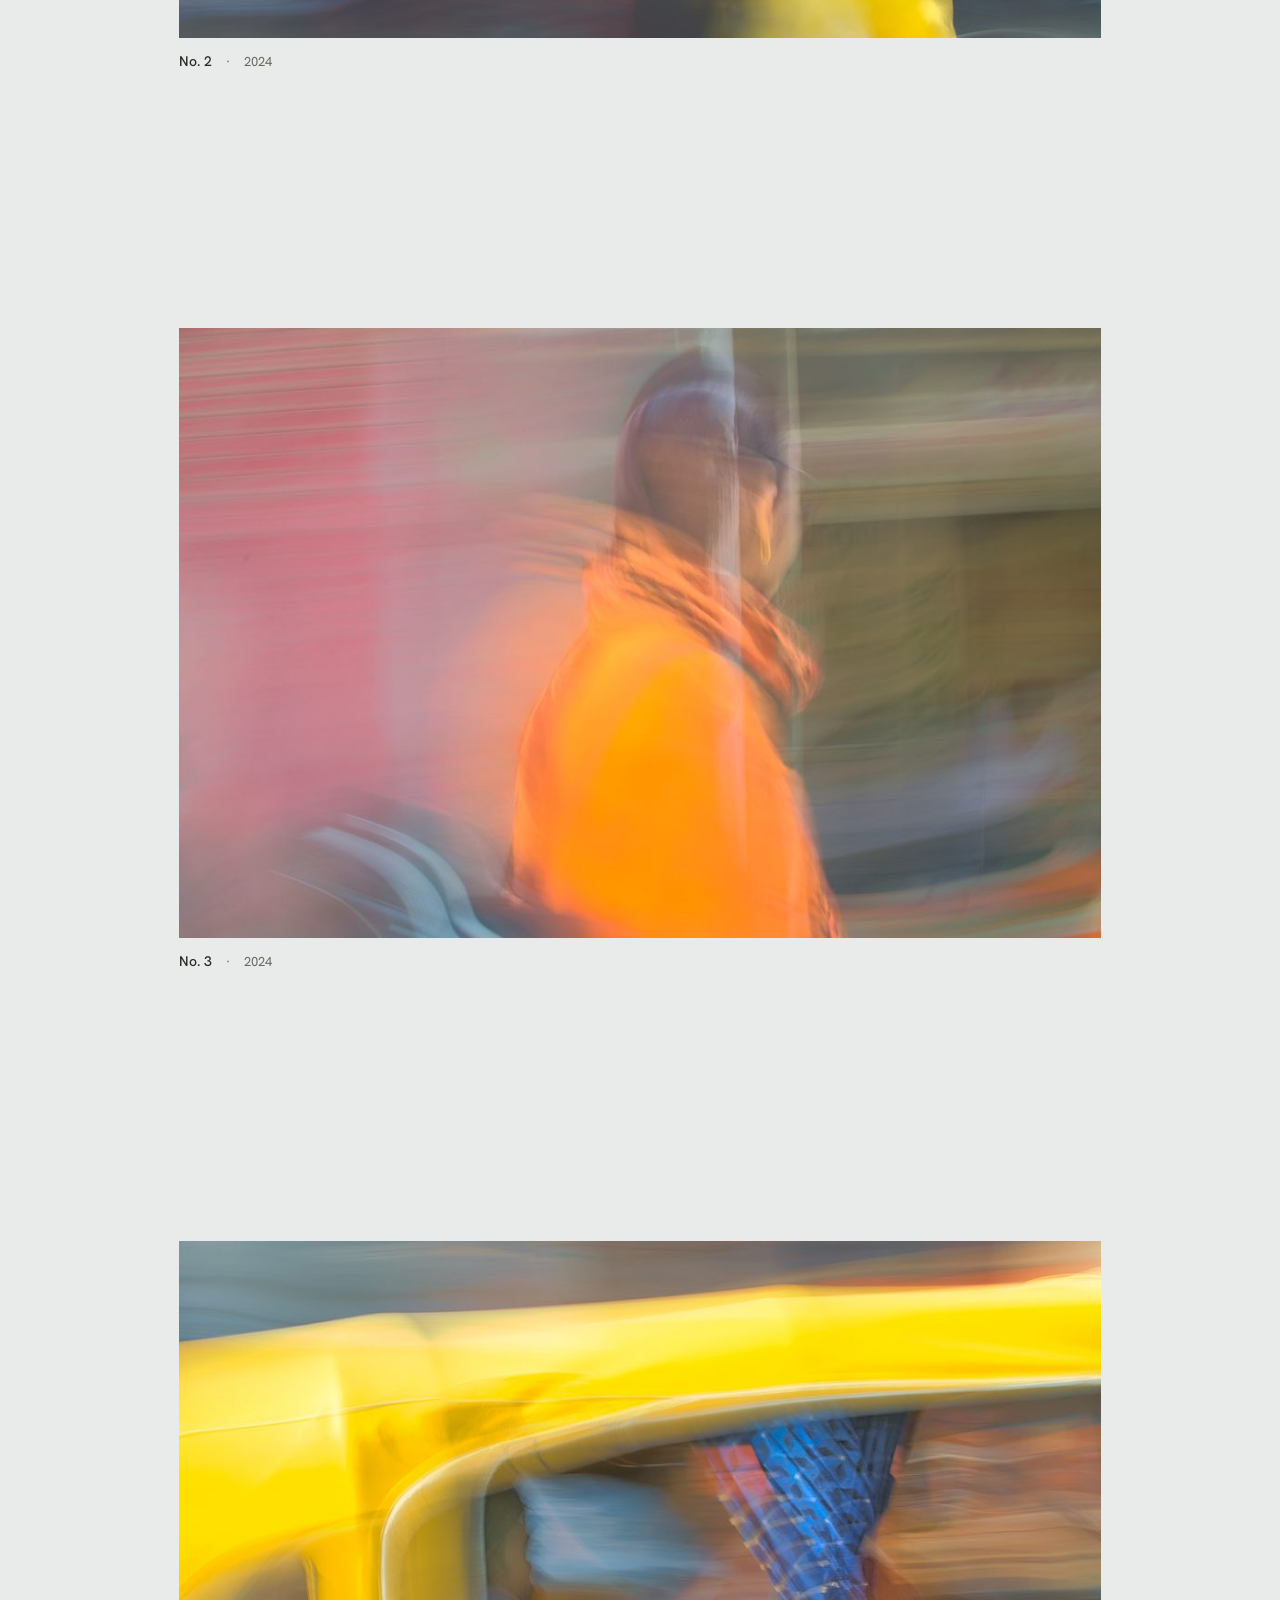
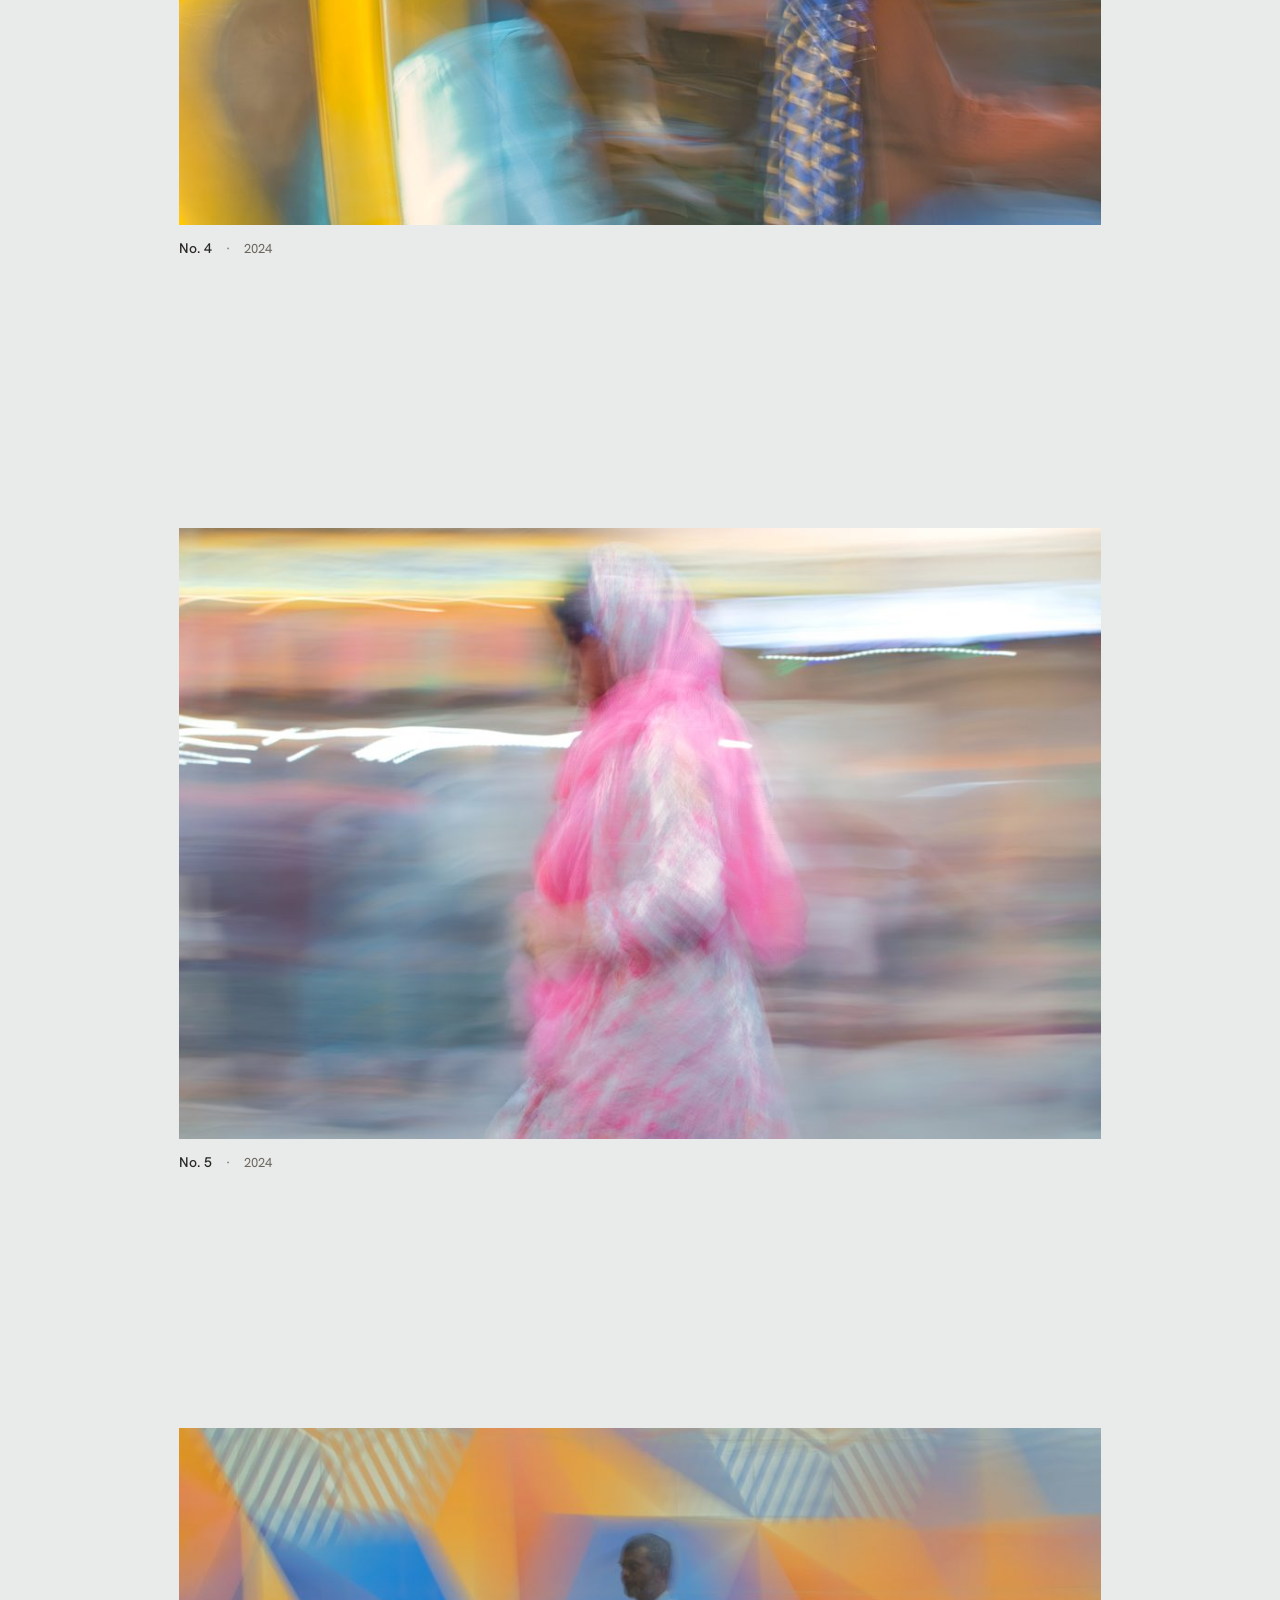
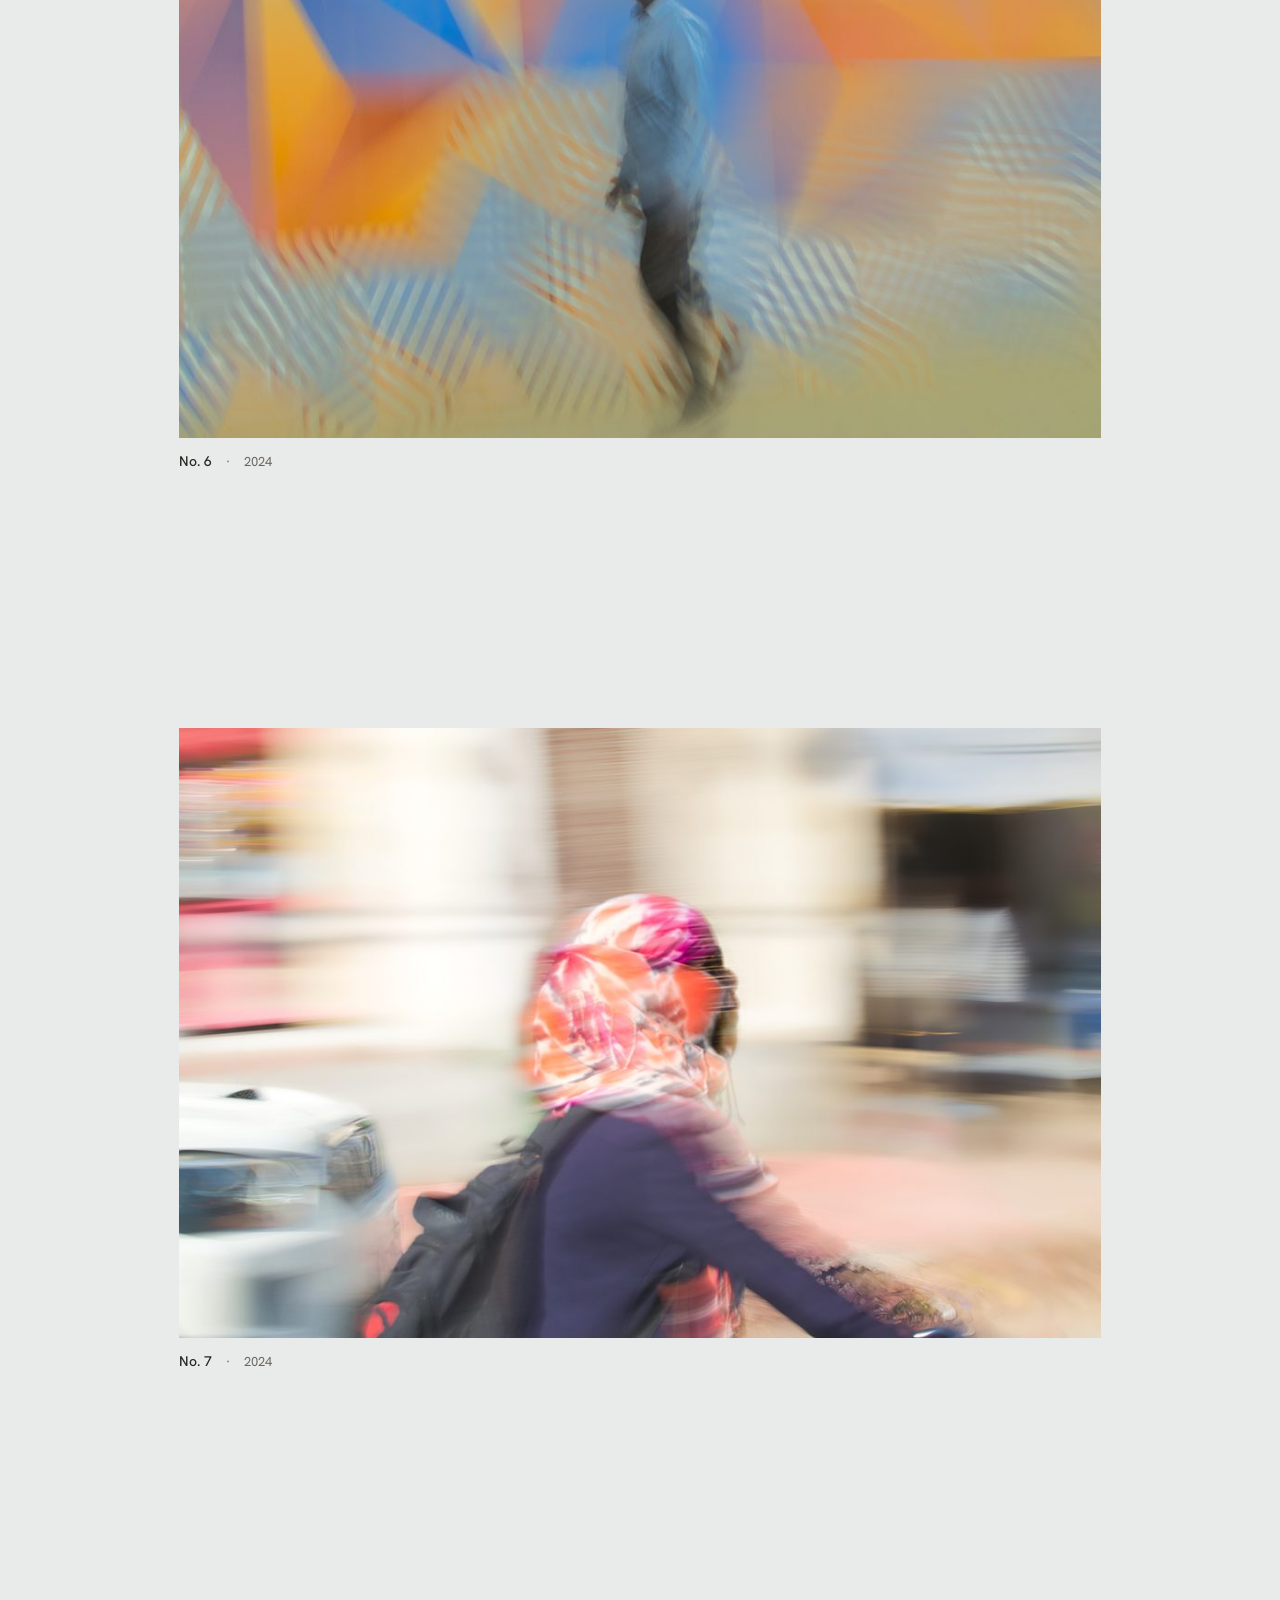
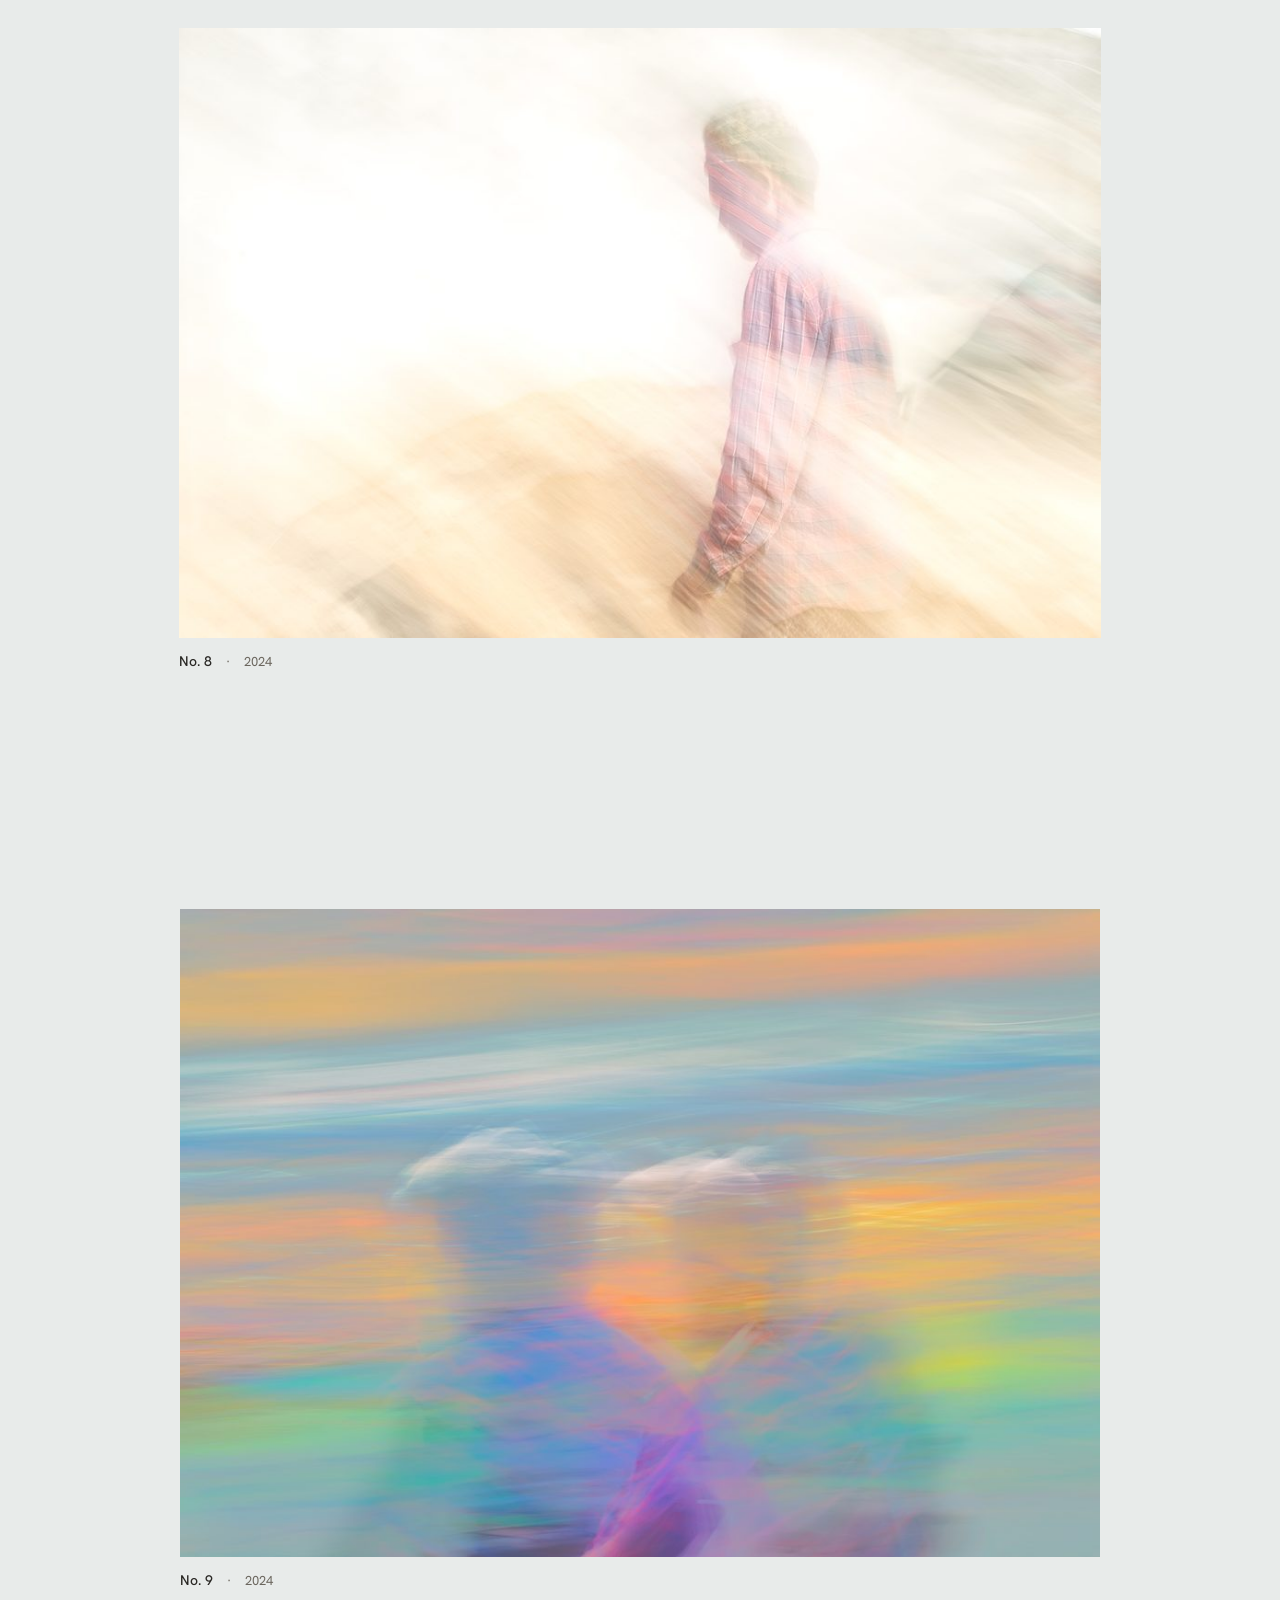
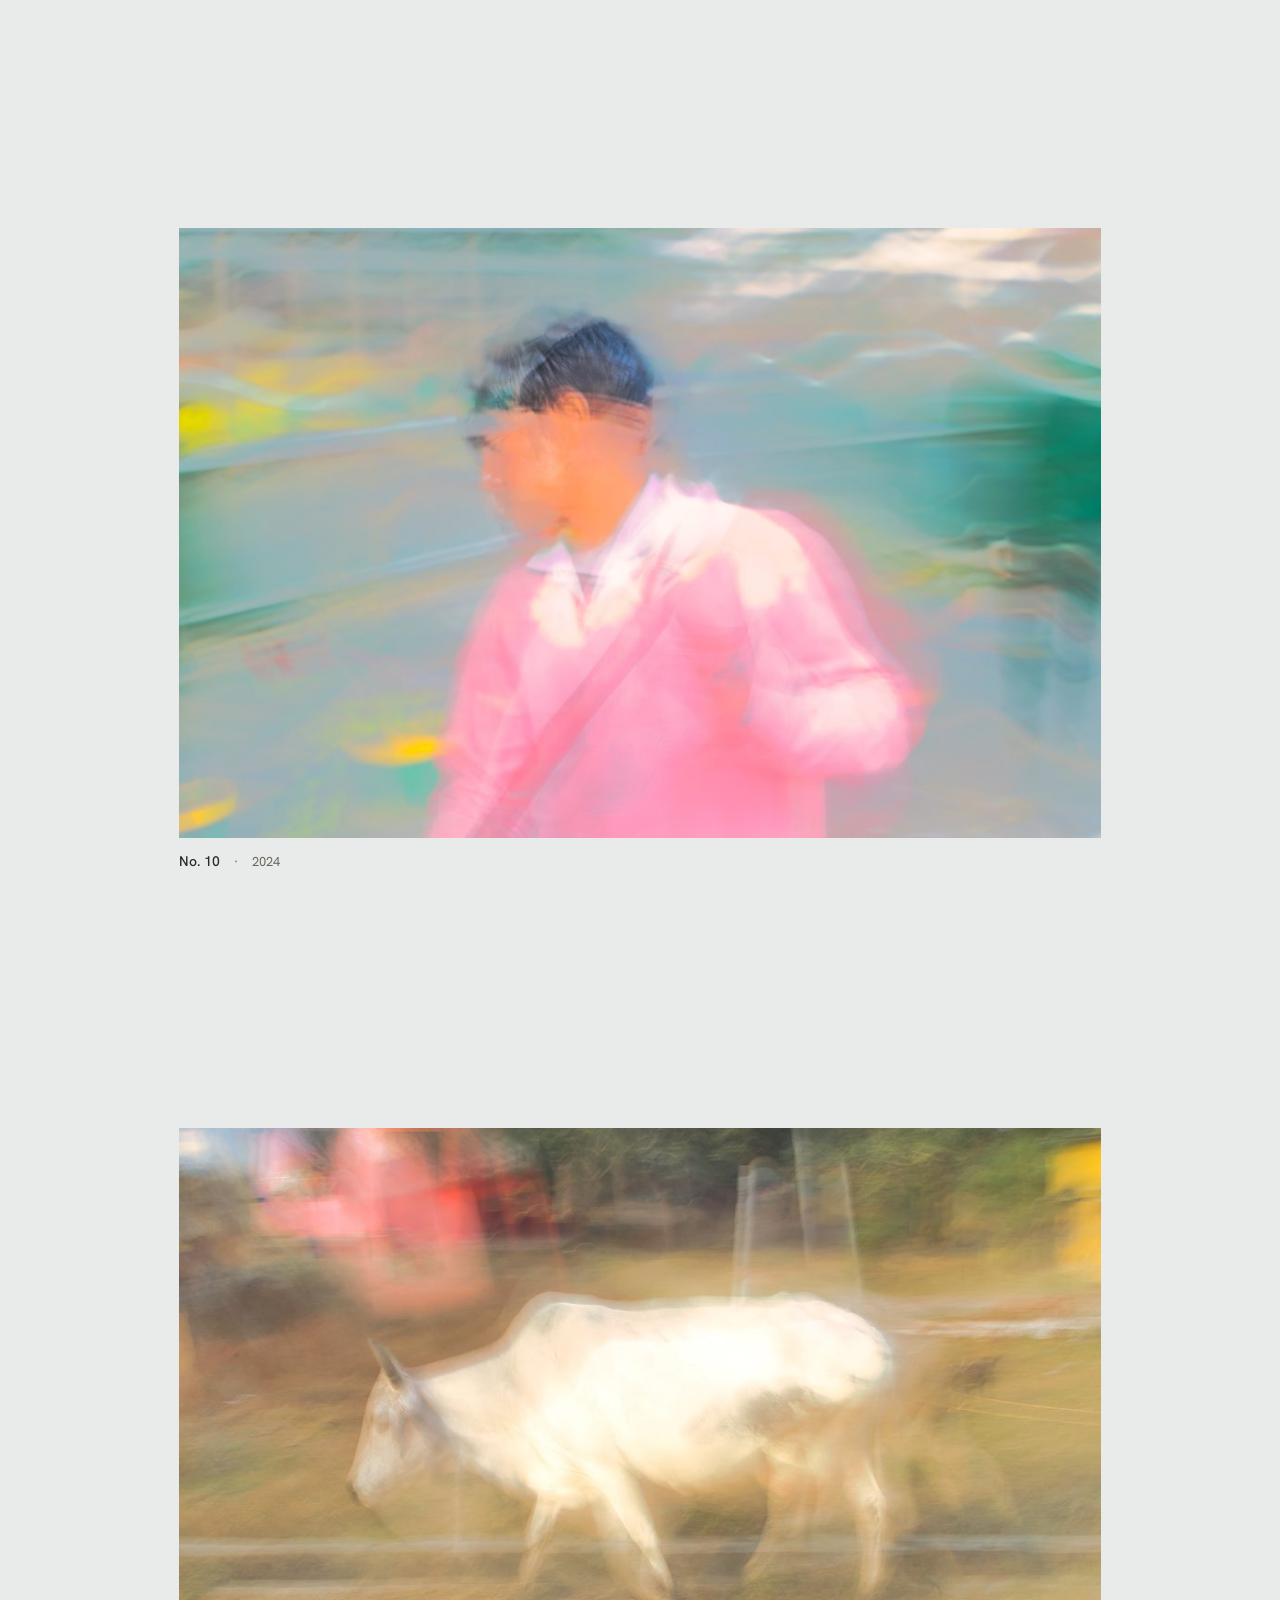
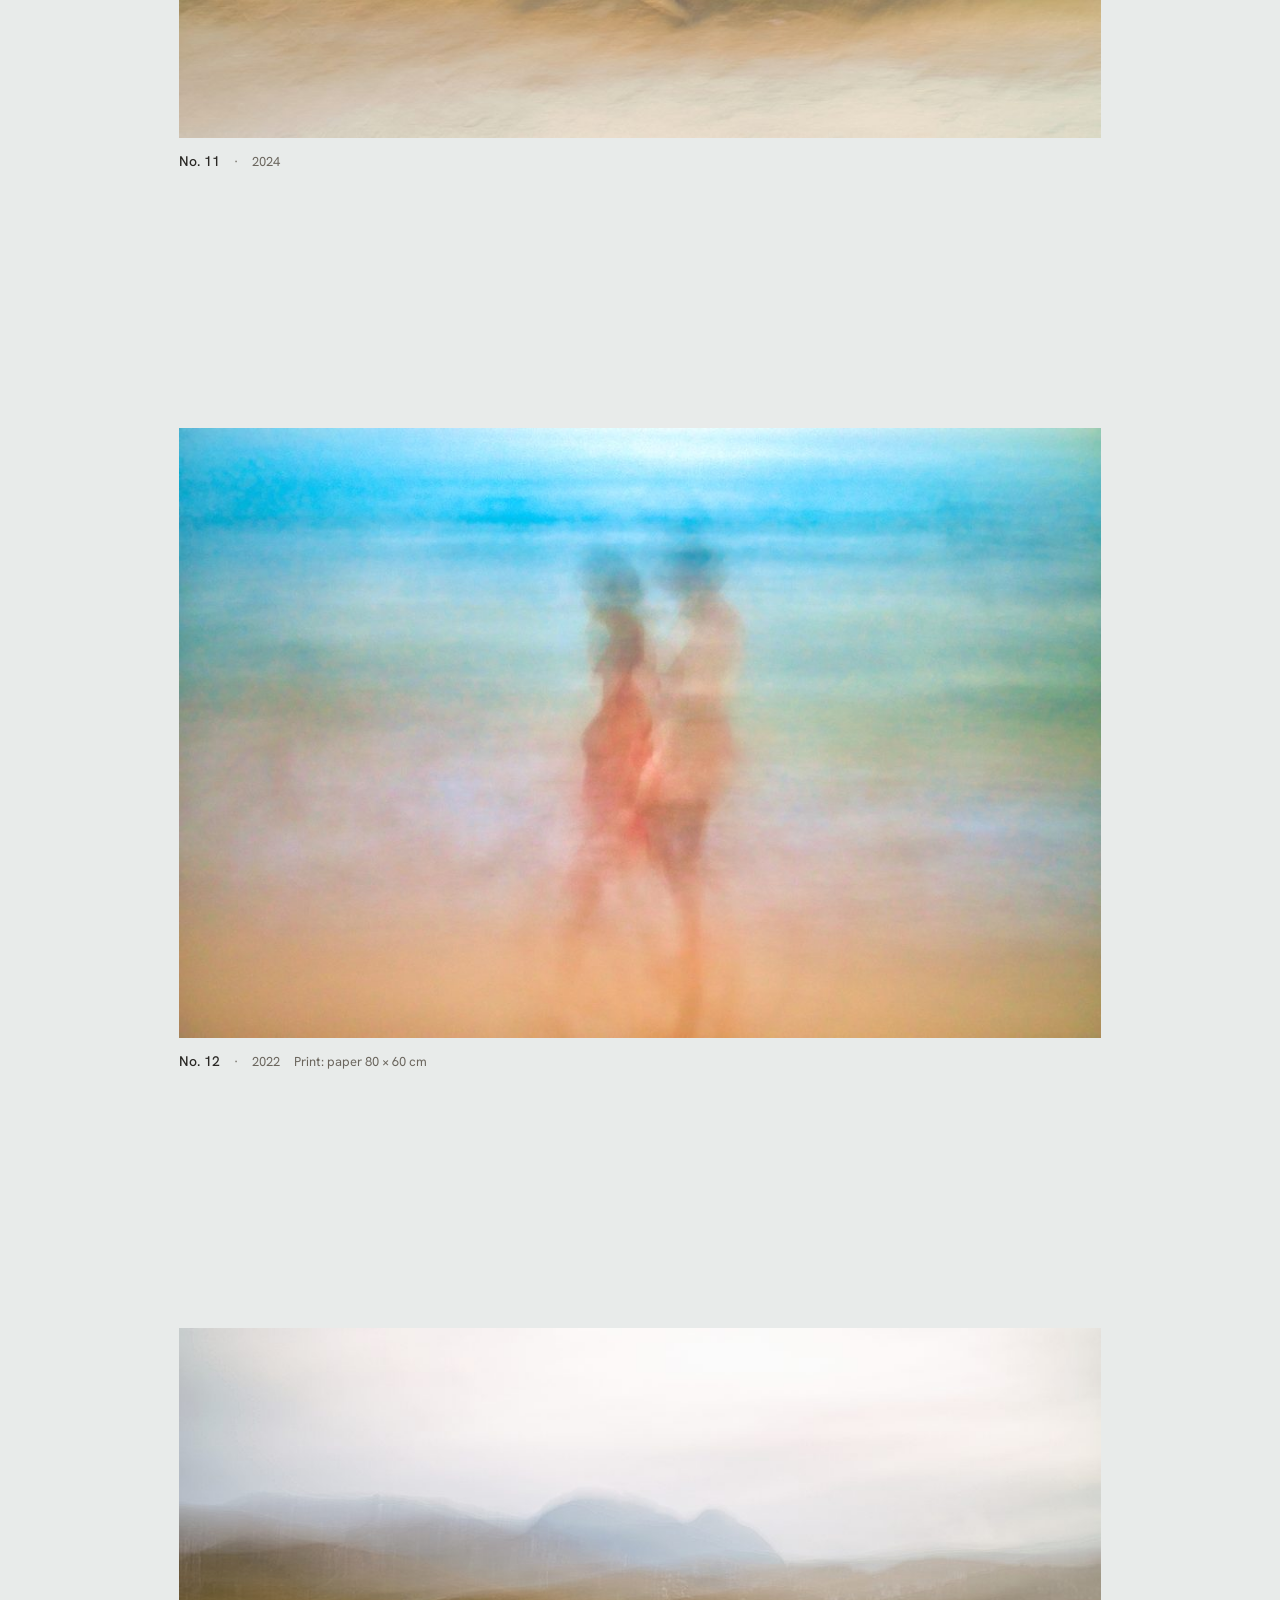
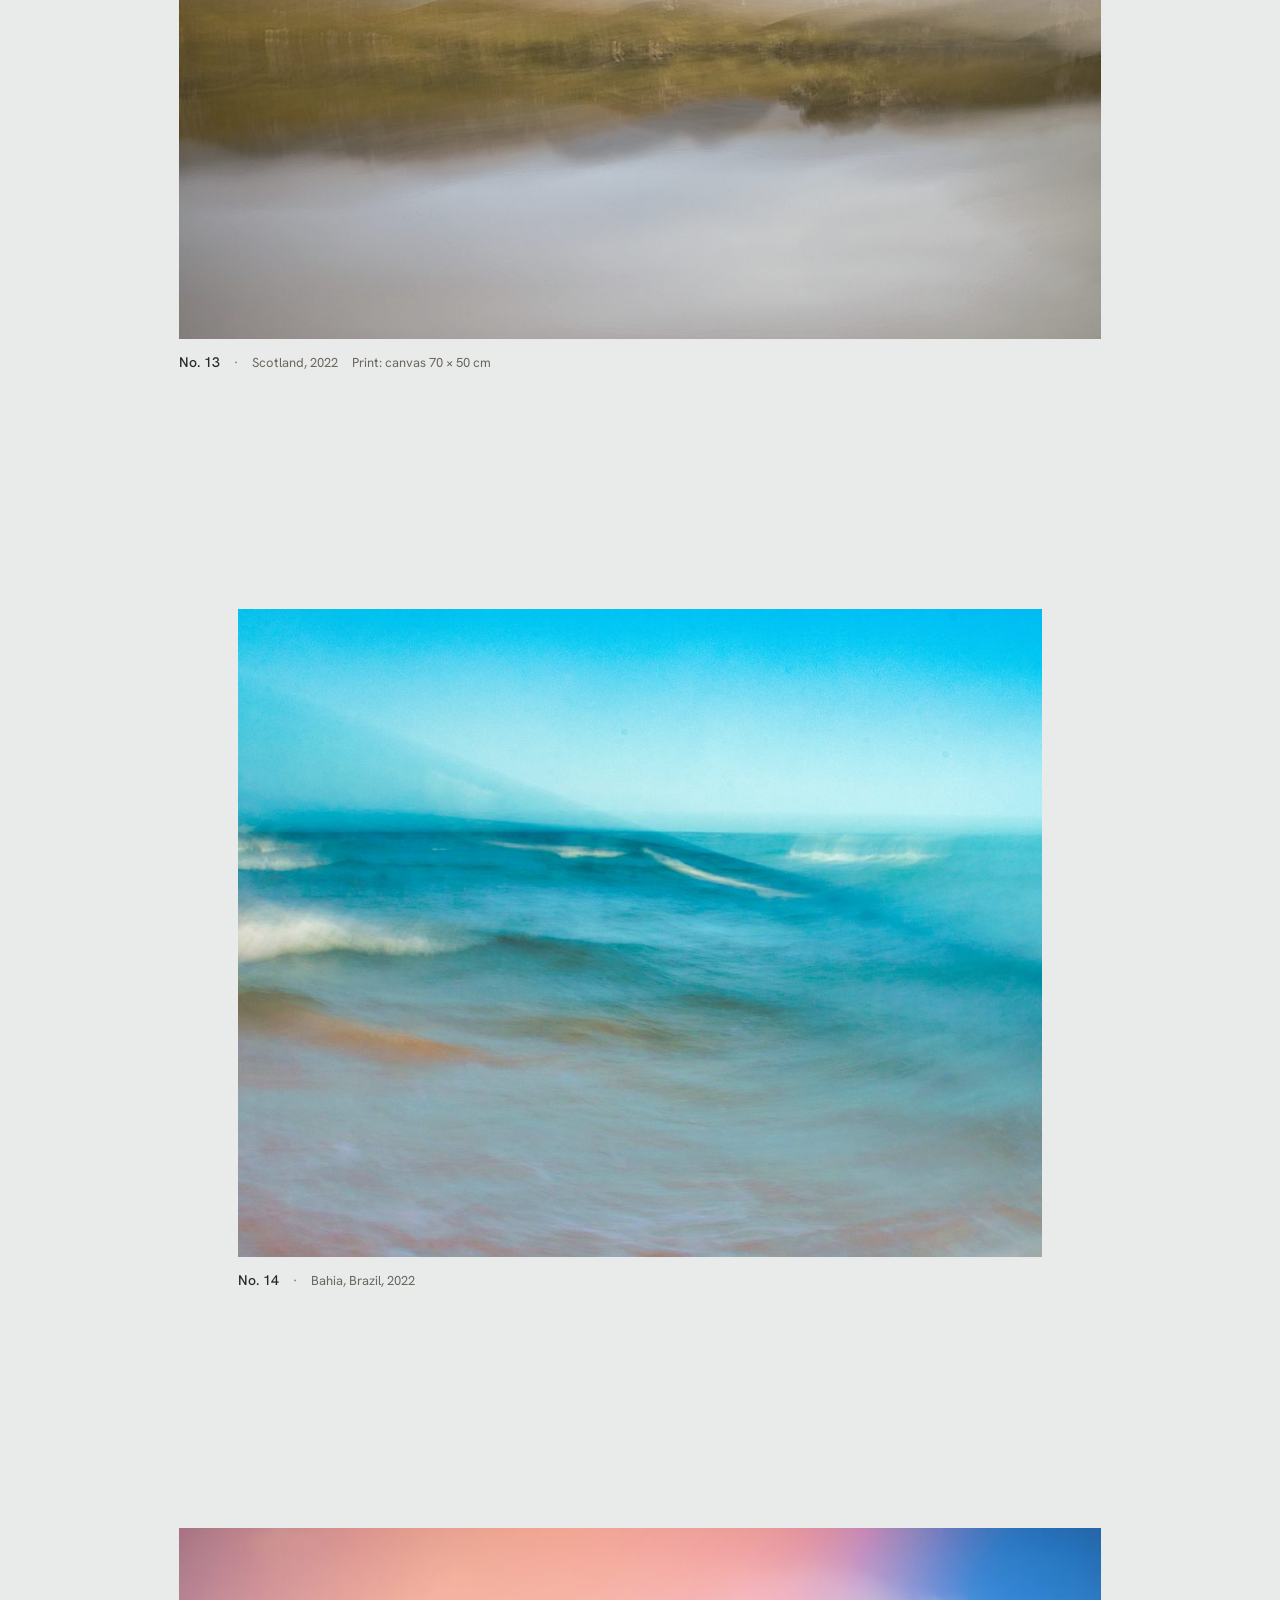
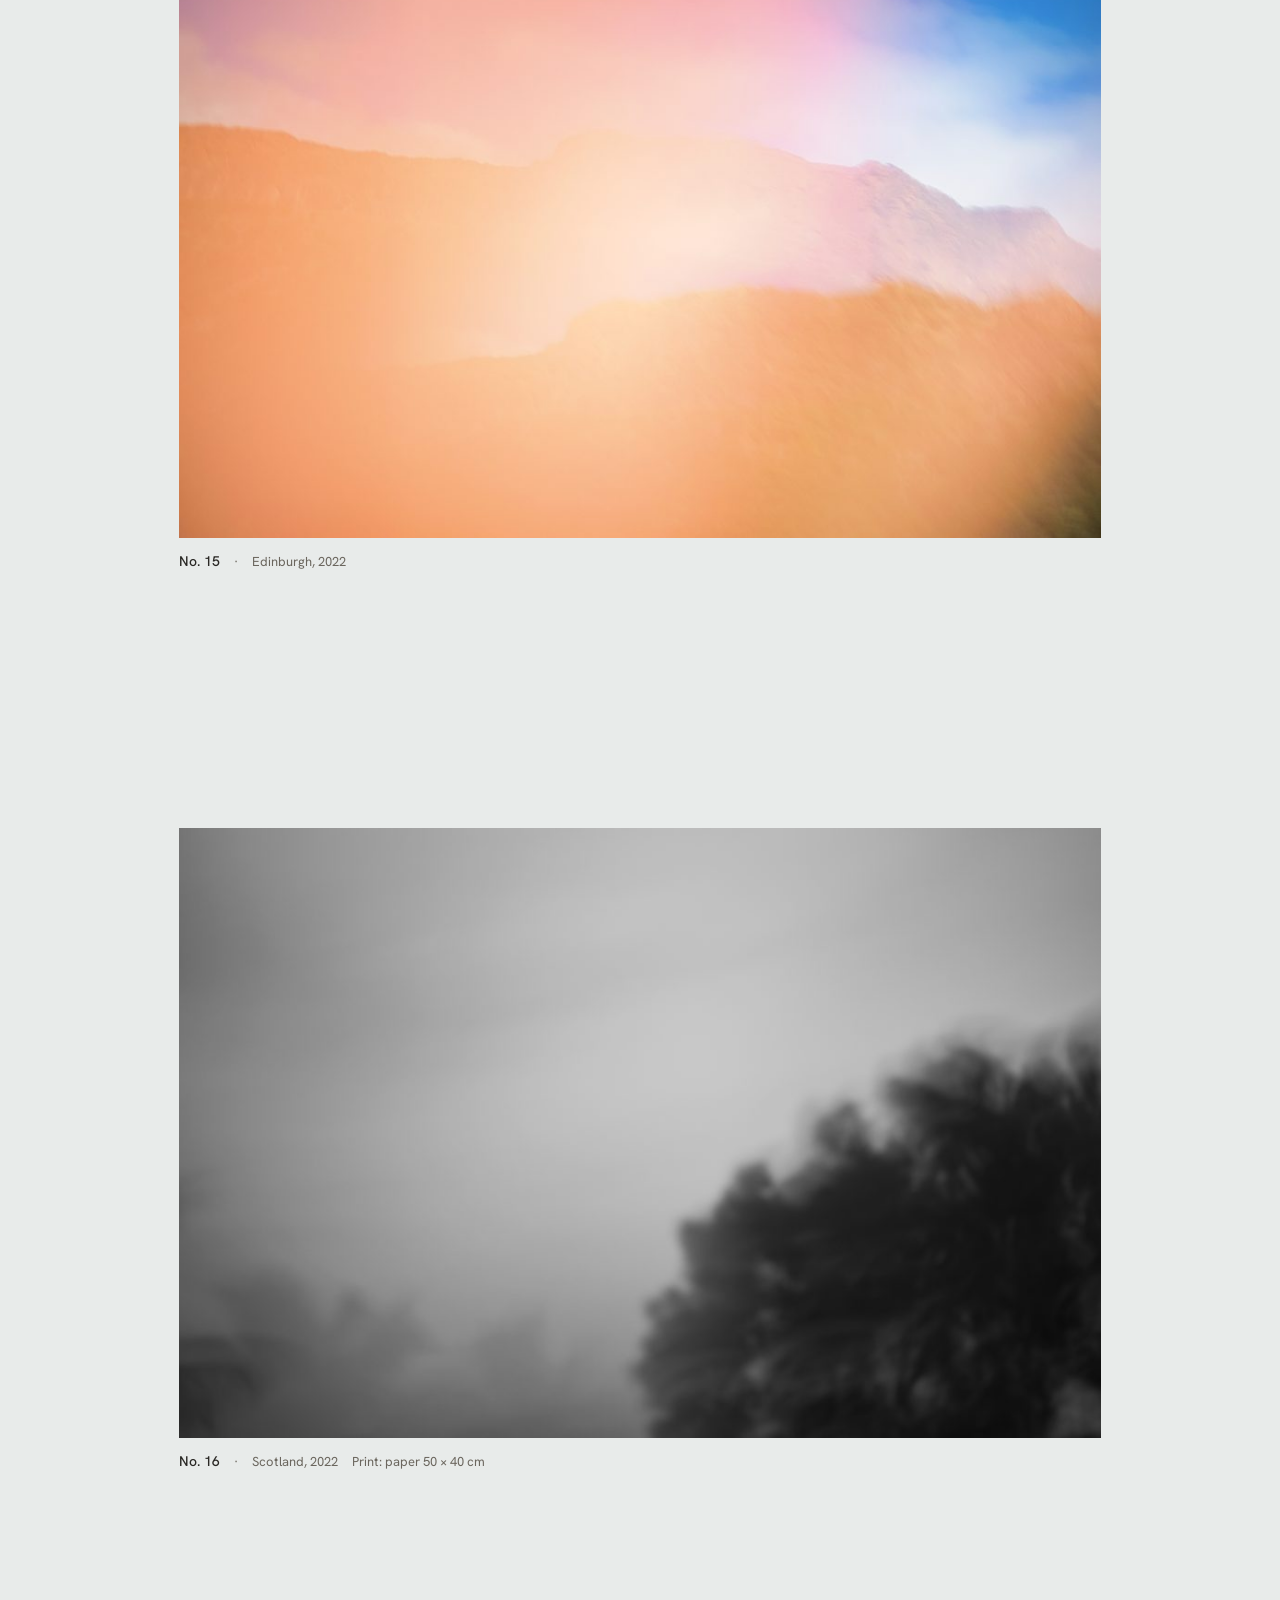
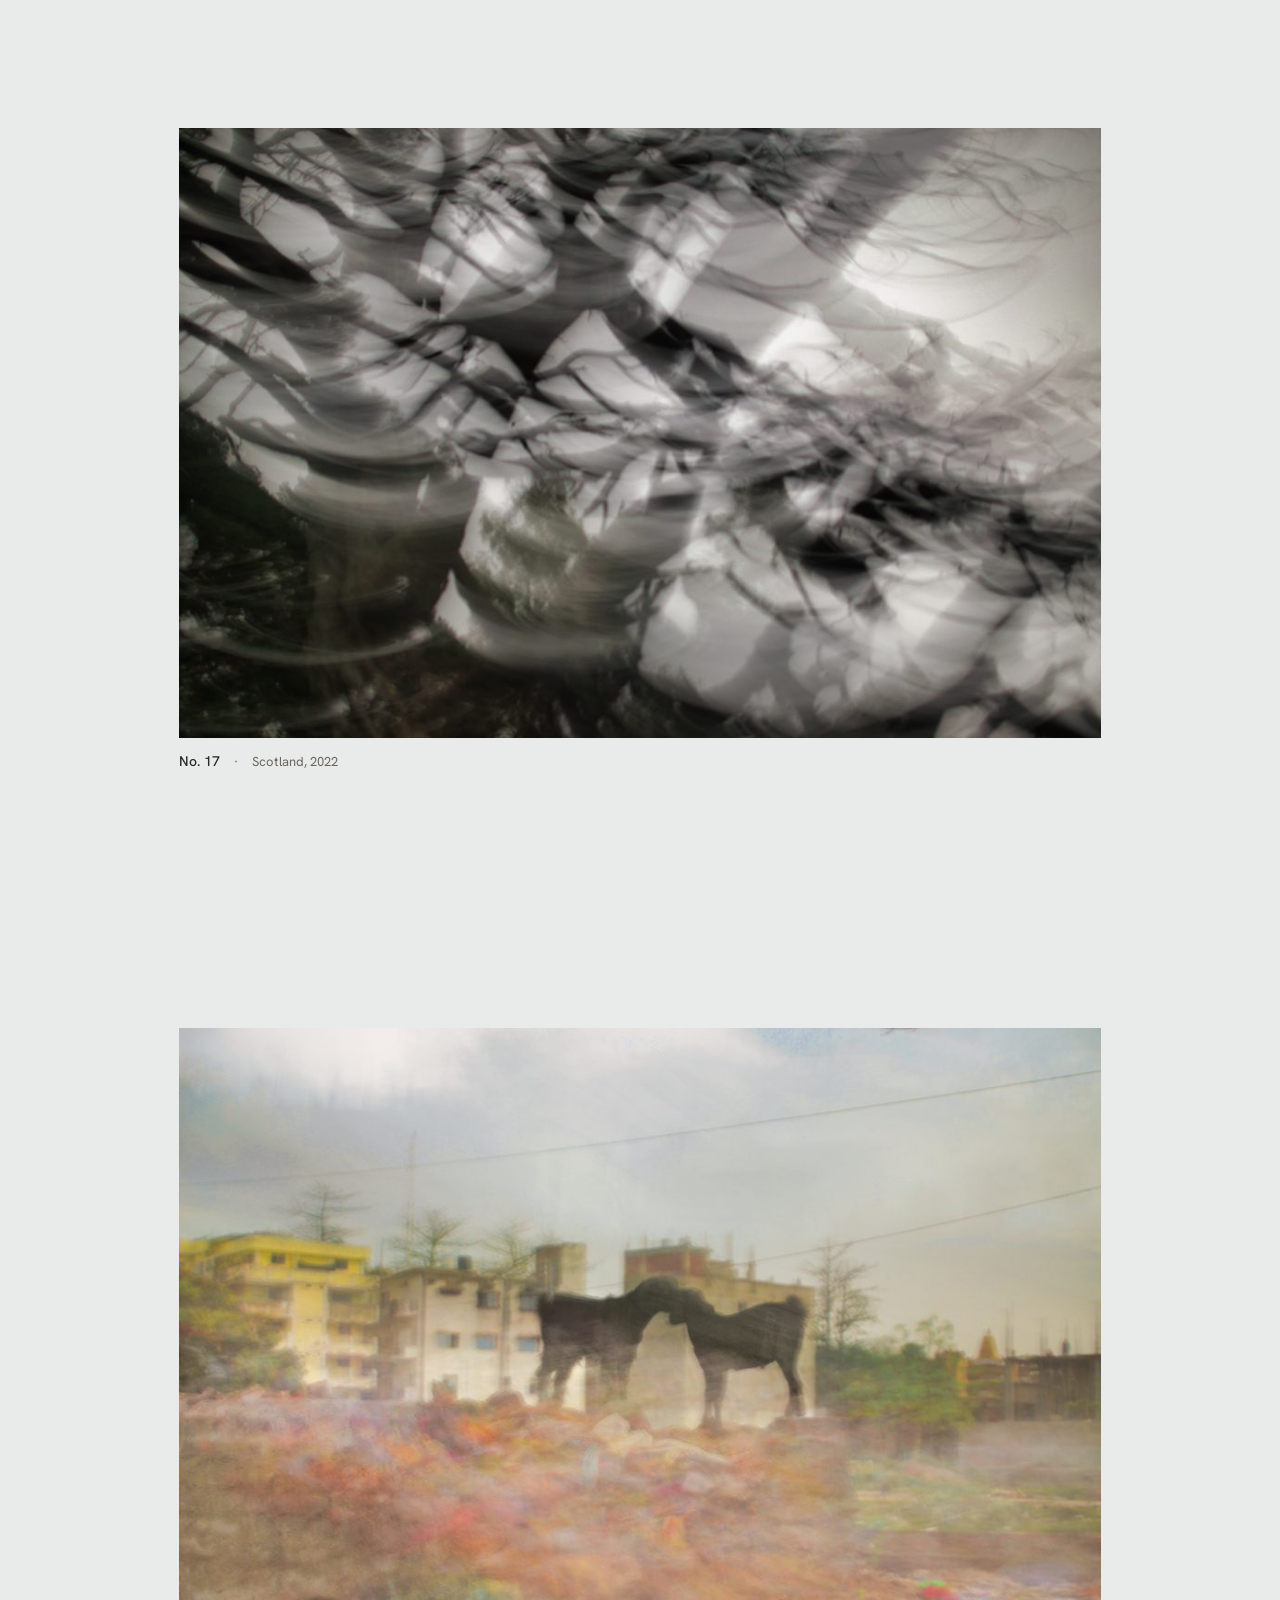
==== commit adf984c7: "Nr. 1 im Zuschnitt wie auf der Karte (Variante B) Co-Authored-By: Claude Opus 5.5 <noreply@anthropic" ====
--- a/en/index.html
+++ b/en/index.html
@@ -43,8 +43,8 @@
       <h1>Milan Raabe</h1>
       <a class="knopf" href="#kontakt">Contact</a>
     </div>
-    <figure class="start-bild" style="--ar:1.4184">
-      <img src="../bilder/werk-01-1600.jpg?v=e518cc33" srcset="../bilder/werk-01-1000.jpg?v=e518cc33 1000w, ../bilder/werk-01-1600.jpg?v=e518cc33 1600w, ../bilder/werk-01-2400.jpg?v=e518cc33 2400w" sizes="(min-width: 900px) 64vw, 100vw" width="1600" height="1128" alt="Photograph No. 1, 2024" loading="eager" decoding="async" fetchpriority="high">
+    <figure class="start-bild" style="--ar:1.4993">
+      <img src="../bilder/werk-01-1600.jpg?v=a85094d5" srcset="../bilder/werk-01-1000.jpg?v=a85094d5 1000w, ../bilder/werk-01-1600.jpg?v=a85094d5 1600w, ../bilder/werk-01-2400.jpg?v=a85094d5 2400w" sizes="(min-width: 900px) 64vw, 100vw" width="1600" height="1067" alt="Photograph No. 1, 2024" loading="eager" decoding="async" fetchpriority="high">
       <figcaption><span class="bu-nr">No. 1</span><span class="bu-meta">2024</span></figcaption>
     </figure>
   </section>
